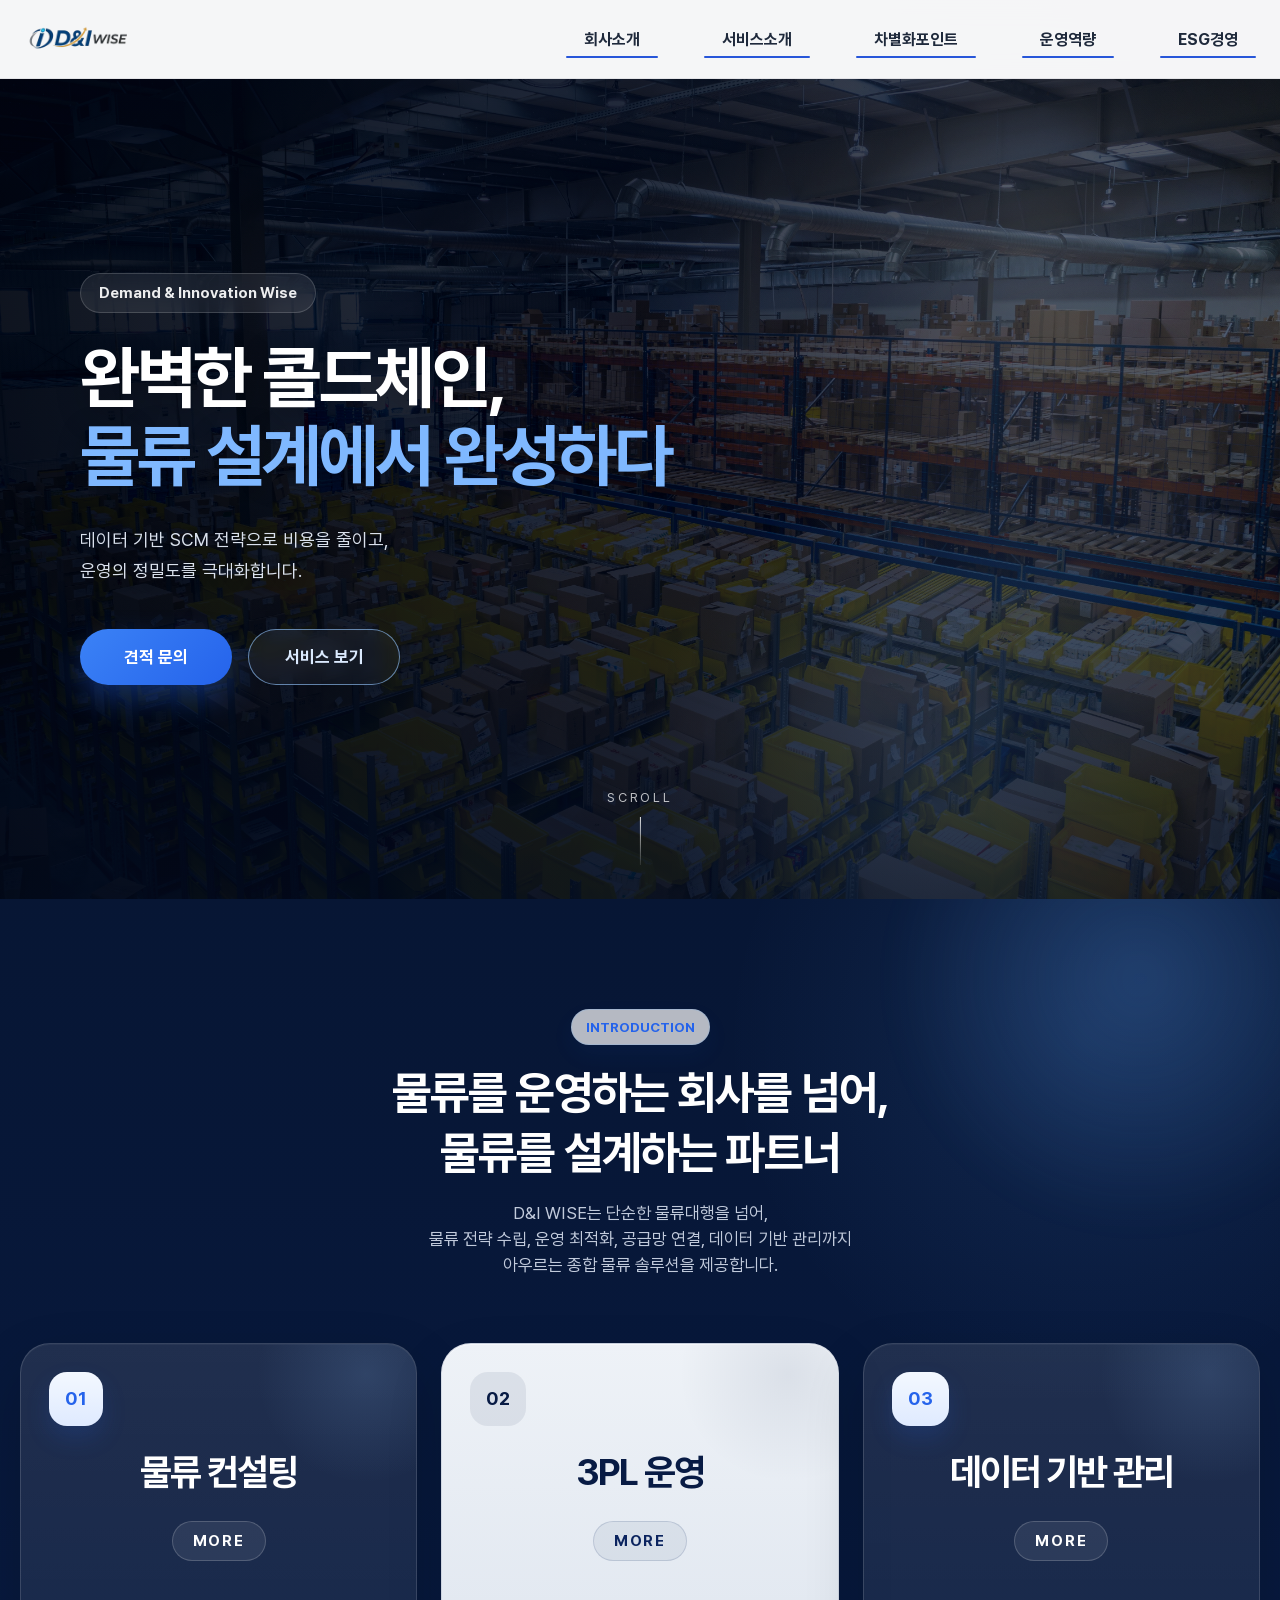
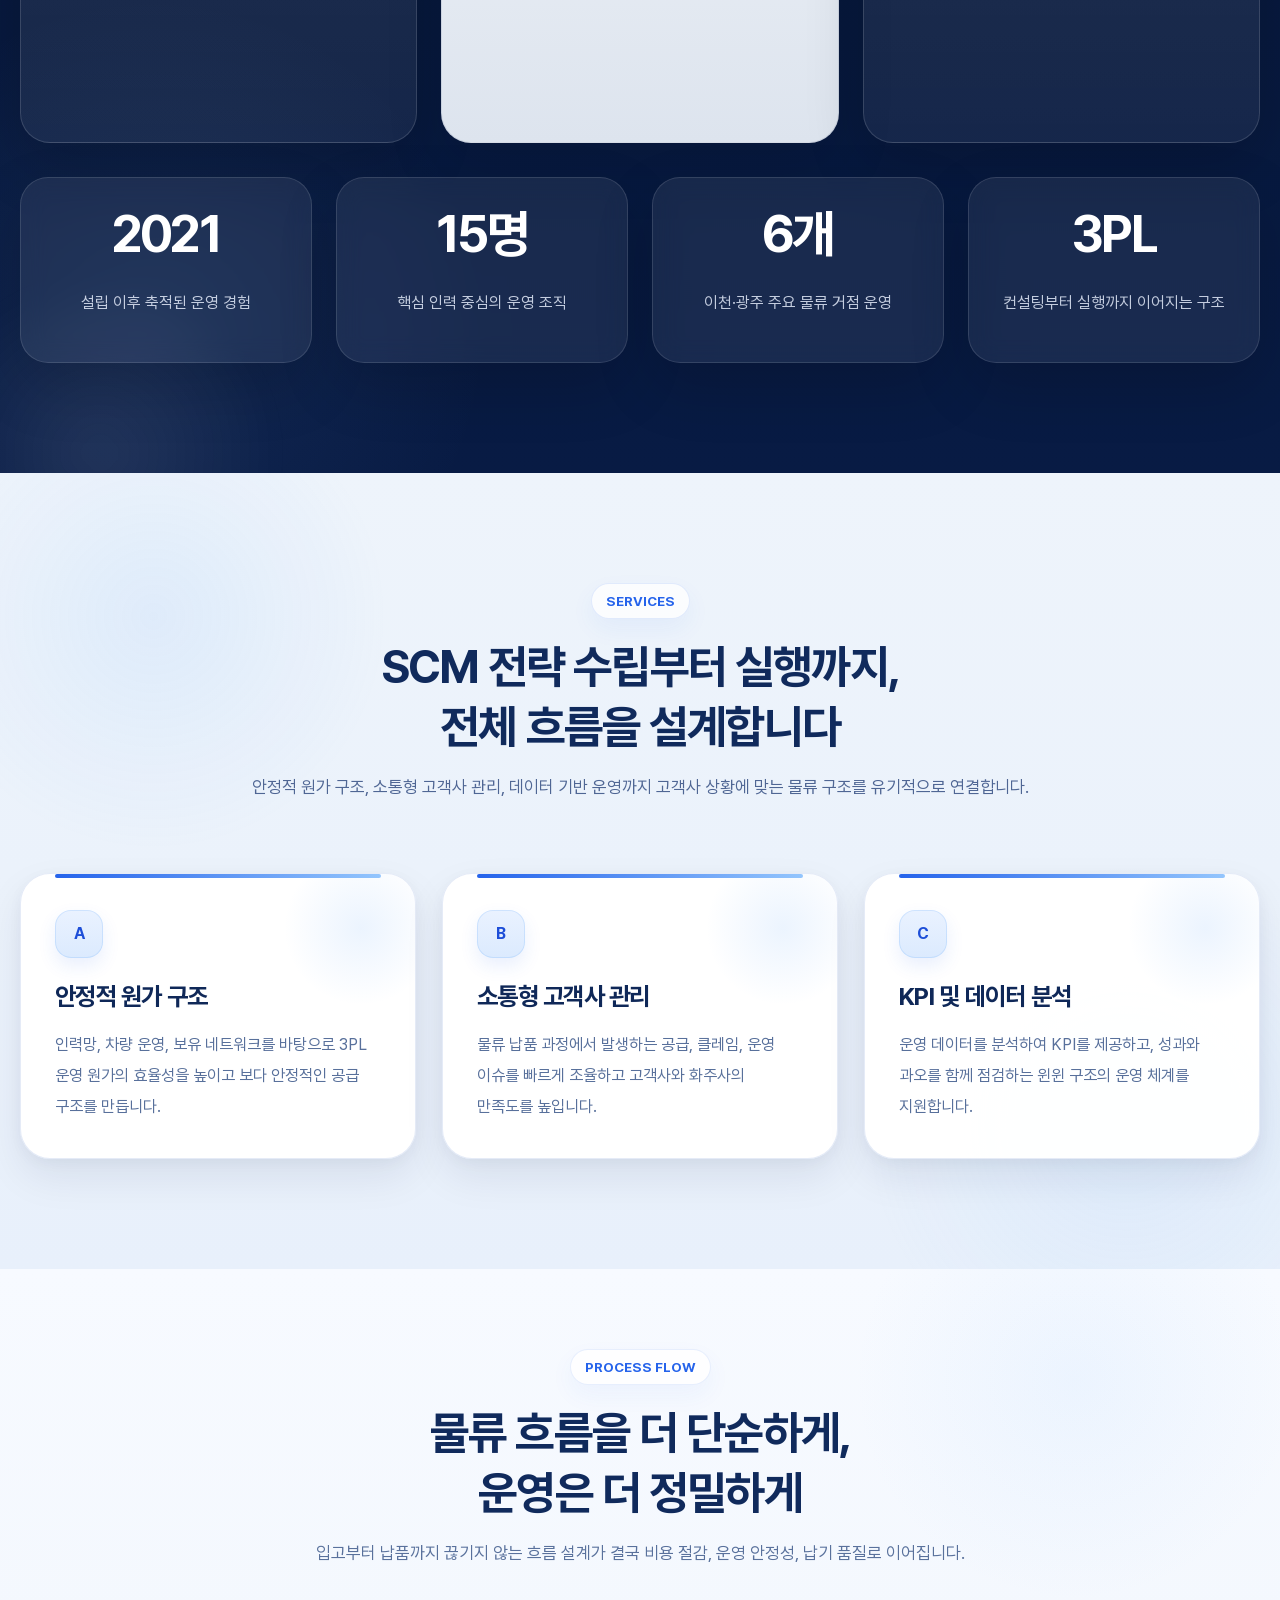
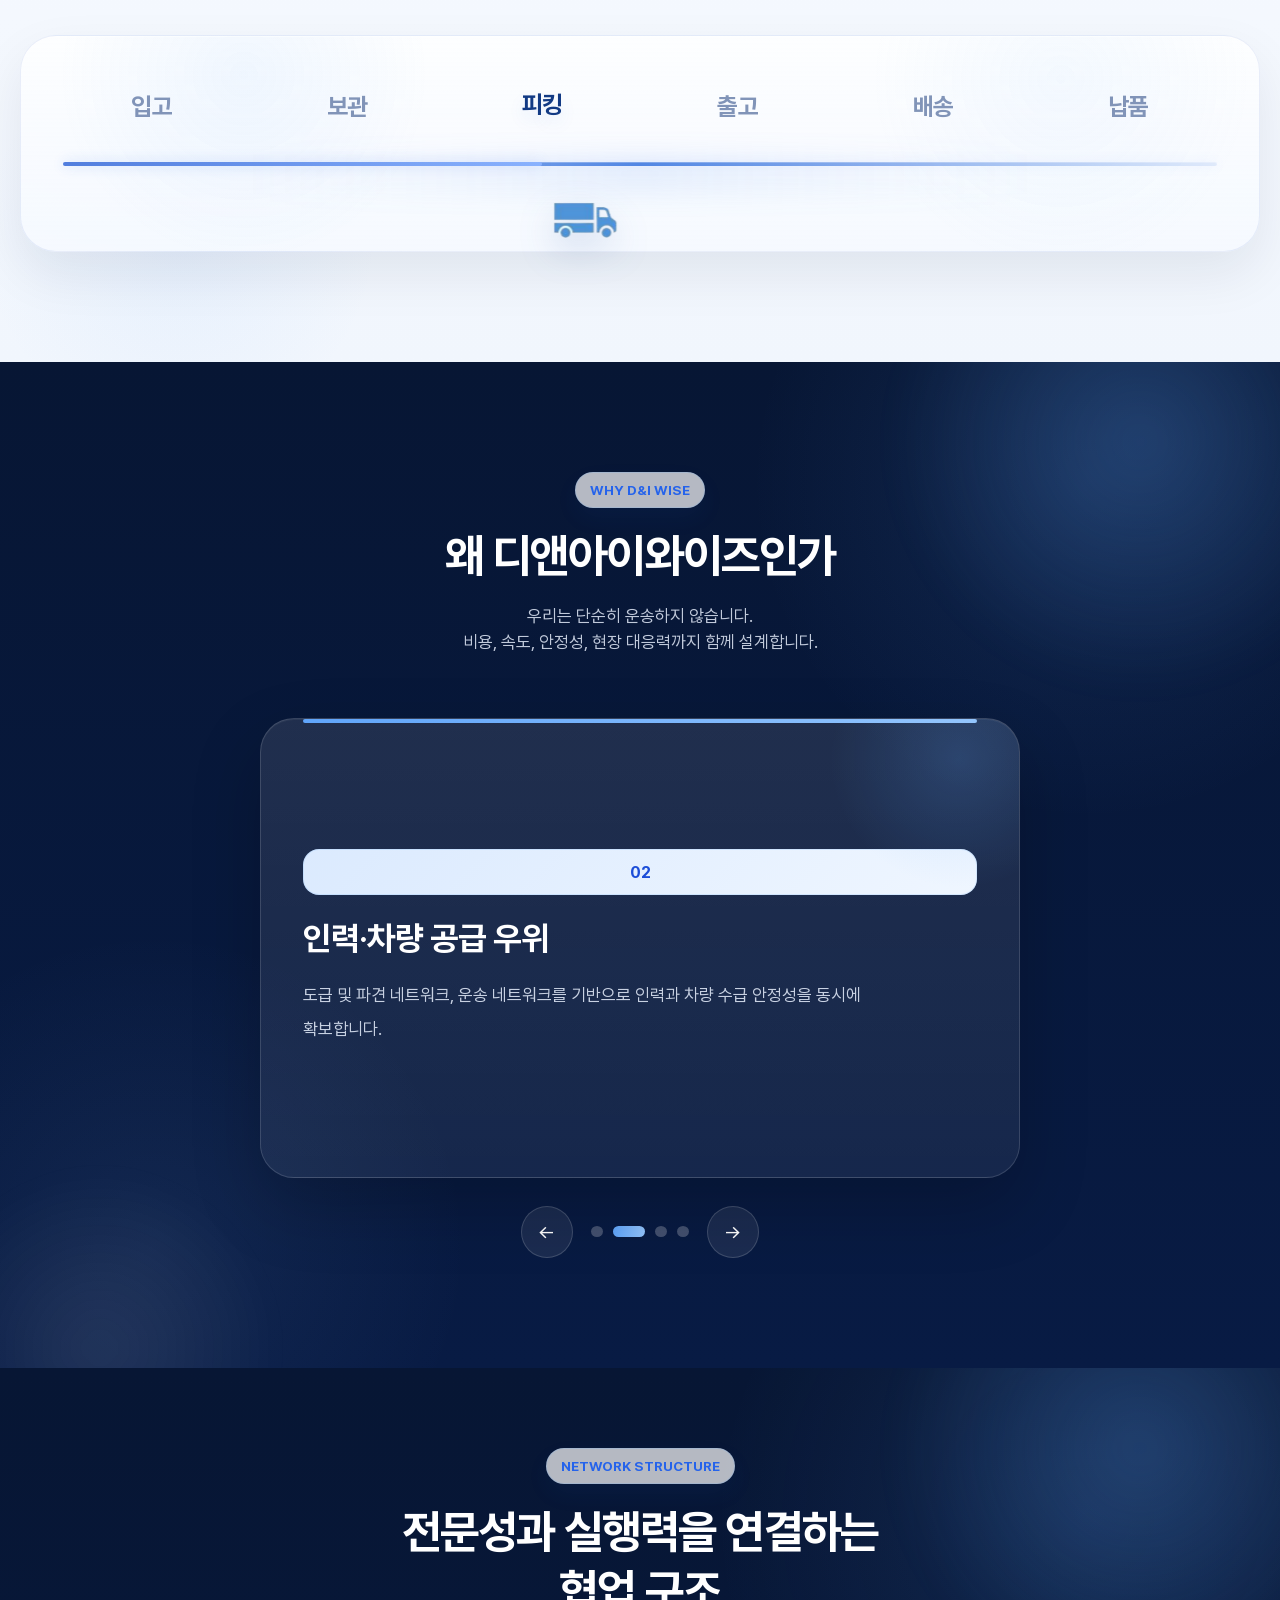
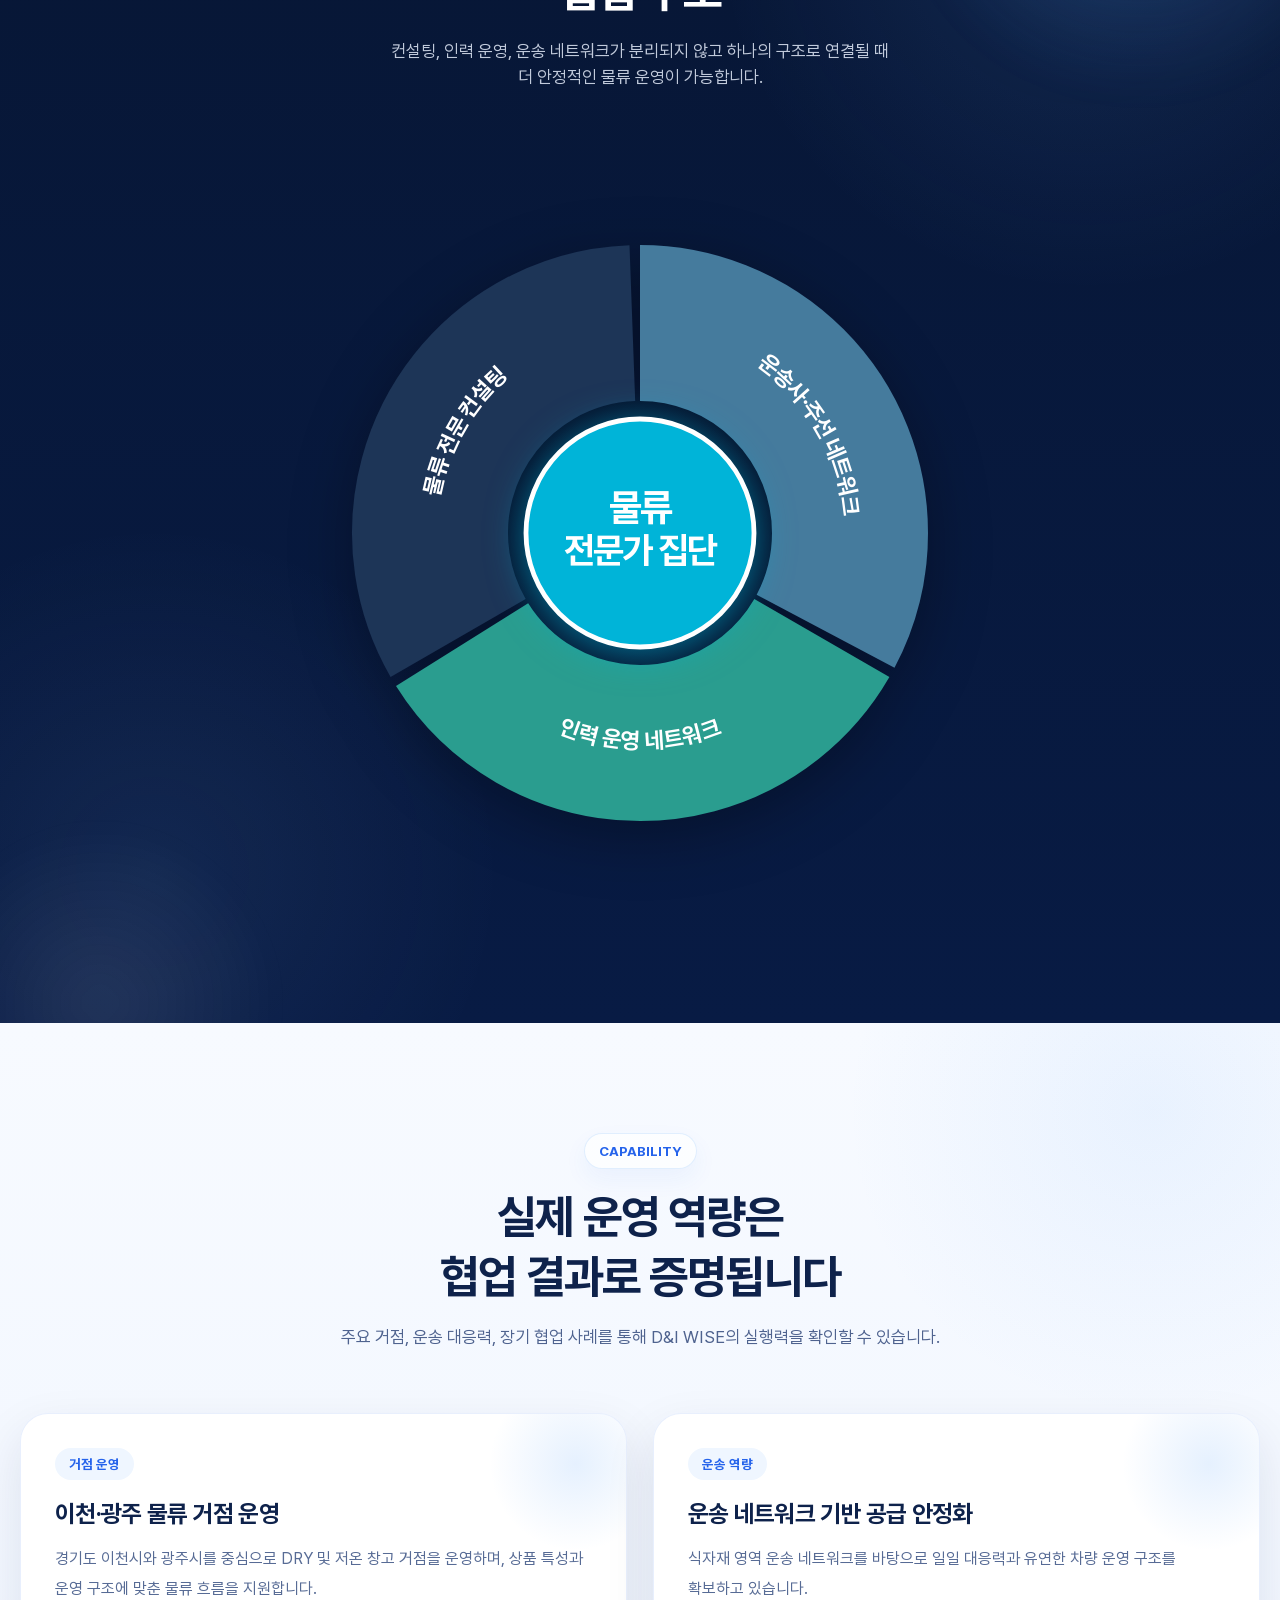
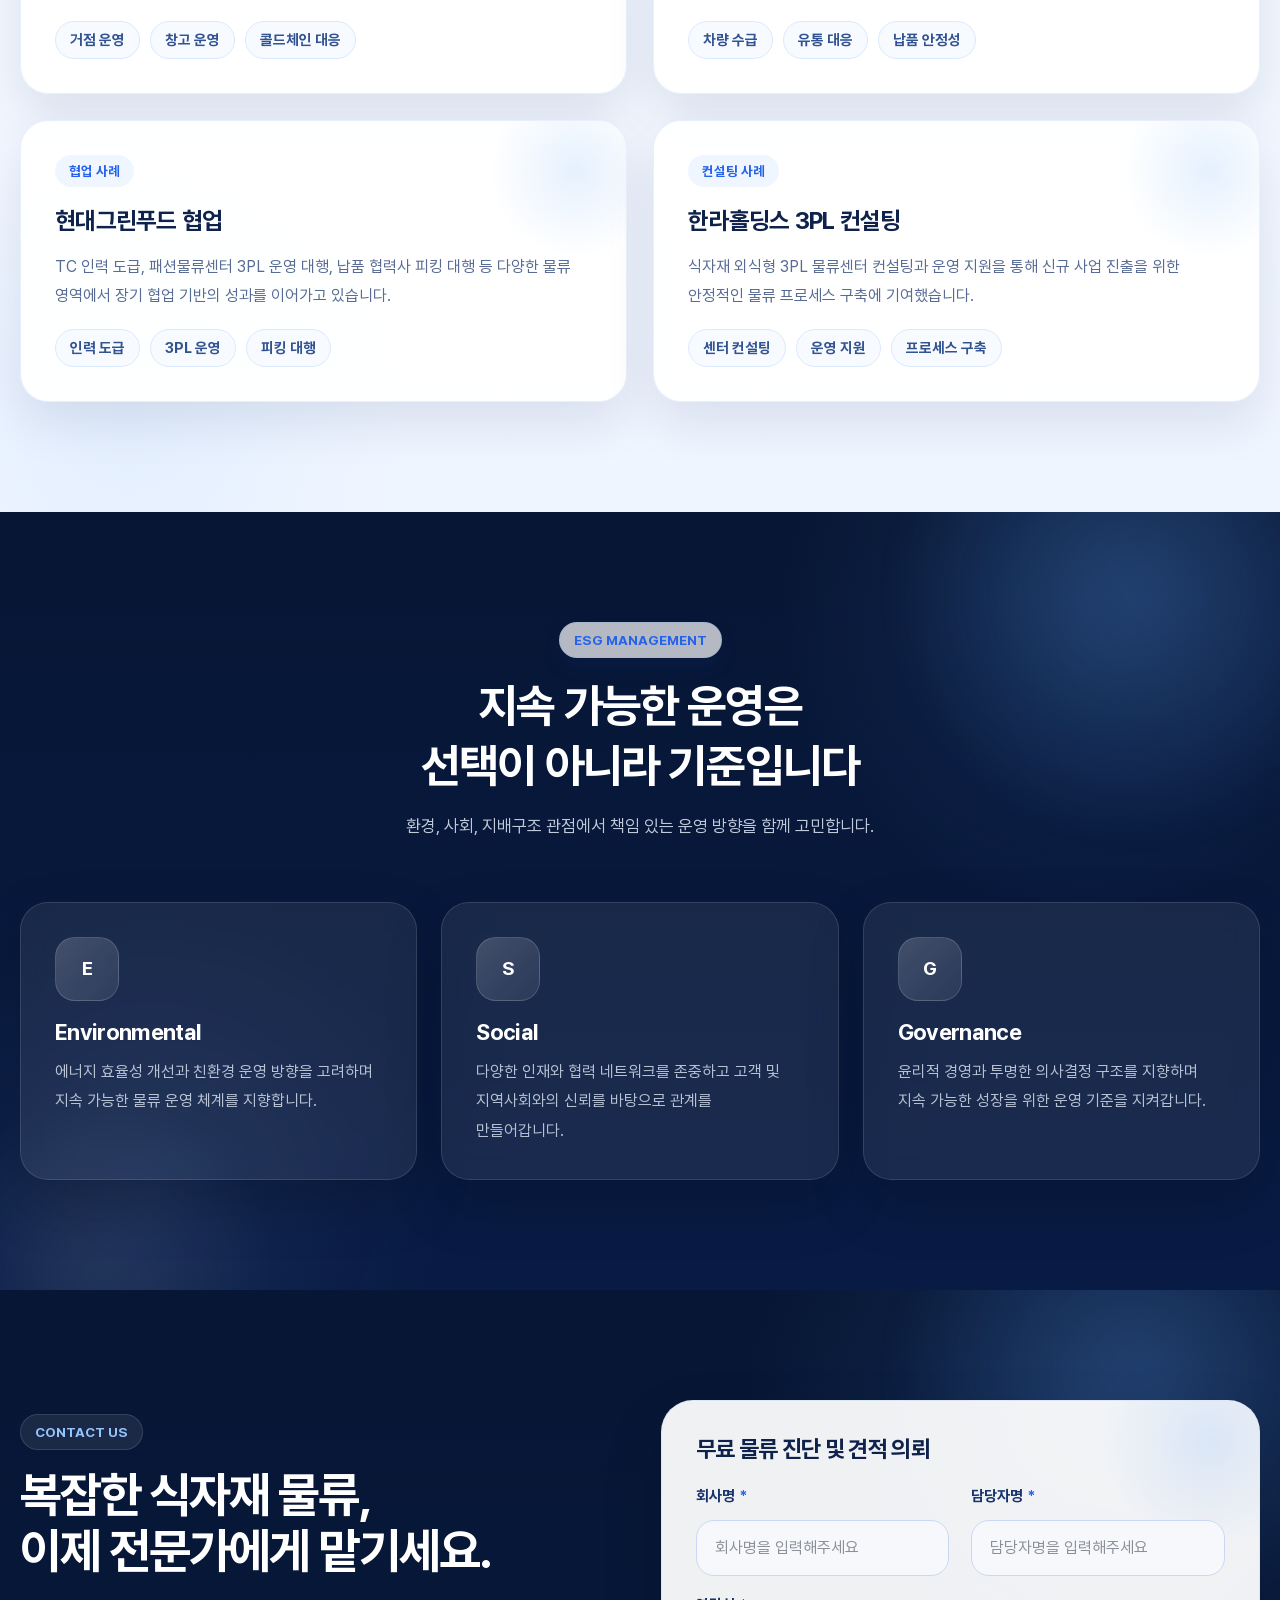
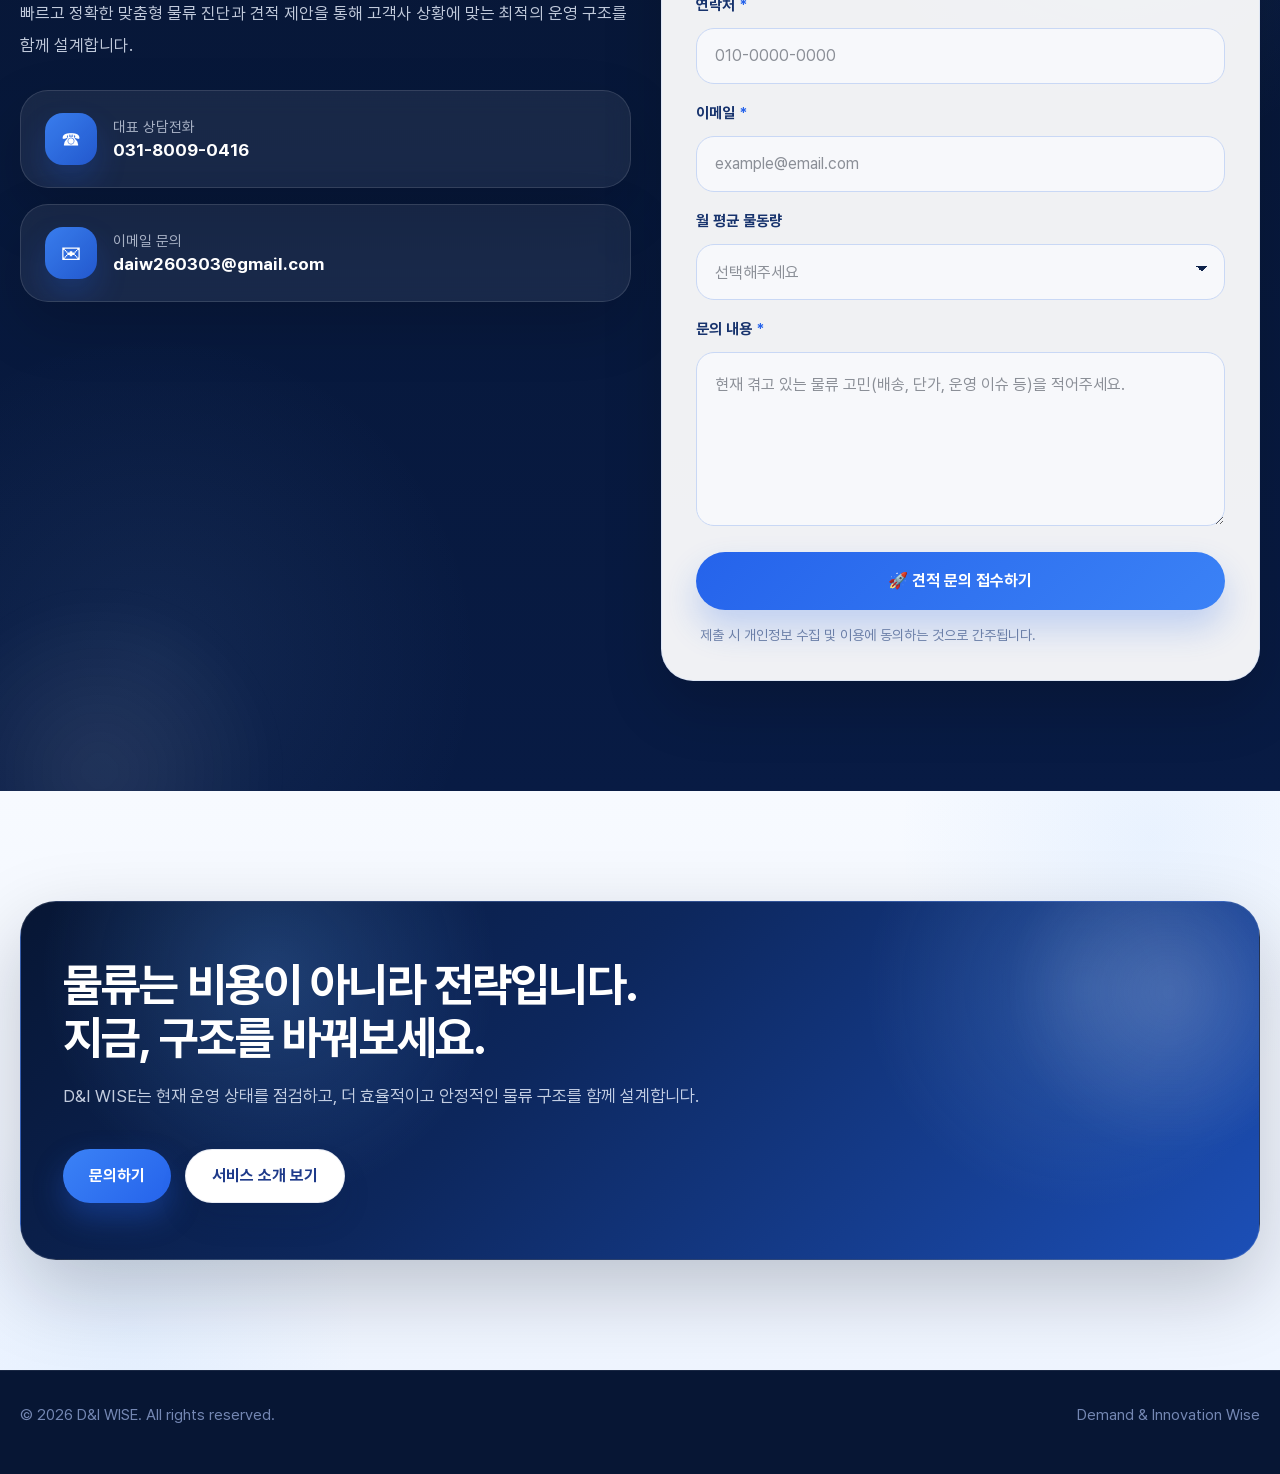
==== index.html @ 7d5a8515 "링 회전만 적용, 사이즈 확대" ====
<!DOCTYPE html>
<html lang="ko">
<head>
  <meta charset="UTF-8" />
  <meta name="viewport" content="width=device-width, initial-scale=1.0" />
  <title>D&I WISE | 완벽한 콜드체인, 물류 설계에서 완성하다</title>
  <link rel="stylesheet" href="assets/css/style.css" />
</head>

<body>
<!-- Header -->
<header class="header-shell">
  <div class="header-inner">
    <a href="index.html" class="header-logo">
      <img src="assets/logo.png" alt="D&I WISE 로고" />
    </a>

    <!-- Desktop Nav -->
    <nav class="nav-desktop">
      <a href="company.html" class="nav-link">회사소개</a>
      <a href="services.html" class="nav-link">서비스소개</a>
      <a href="differentiation.html" class="nav-link">차별화포인트</a>
      <a href="case-study.html" class="nav-link">운영역량</a>
      <a href="esg.html" class="nav-link">ESG경영</a>
    </nav>

    <!-- Mobile Toggle -->
    <button class="nav-toggle" type="button" aria-label="메뉴 열기">
      <span></span>
      <span></span>
      <span></span>
    </button>
  </div>

  <!-- Mega Menu -->
  <div class="mega-menu">
    <div class="mega-menu-inner">
      <div class="mega-menu-grid">
        <!-- 회사소개 -->
        <div class="mega-menu-group">
          <a href="company.html" class="mega-menu-title">회사소개</a>
          <a href="company.html#overview" class="mega-sub-link">회사 개요</a>
          <a href="company.html#vision" class="mega-sub-link">비전</a>
          <a href="company.html#value" class="mega-sub-link">핵심 가치</a>
        </div>

        <!-- 서비스소개 -->
        <div class="mega-menu-group">
          <a href="services.html" class="mega-menu-title">서비스소개</a>
          <a href="services.html#consulting" class="mega-sub-link">물류 컨설팅</a>
          <a href="services.html#operation" class="mega-sub-link">3PL 운영</a>
          <a href="services.html#data" class="mega-sub-link">데이터 기반 관리</a>
        </div>

        <!-- 차별화포인트 -->
        <div class="mega-menu-group">
          <a href="differentiation.html" class="mega-menu-title">차별화포인트</a>
          <a href="differentiation.html#strength" class="mega-sub-link">핵심 강점</a>
          <a href="differentiation.html#network" class="mega-sub-link">협업 구조</a>
        </div>

        <!-- 운영역량 -->
        <div class="mega-menu-group">
          <a href="case-study.html" class="mega-menu-title">운영역량</a>
          <a href="case-study.html#capability" class="mega-sub-link">운영 능력</a>
          <a href="case-study.html#case" class="mega-sub-link">협업 사례</a>
        </div>

        <!-- ESG경영 -->
        <div class="mega-menu-group">
          <a href="esg.html" class="mega-menu-title">ESG경영</a>
          <a href="esg.html#environment" class="mega-sub-link">Environment</a>
          <a href="esg.html#social" class="mega-sub-link">Social</a>
          <a href="esg.html#governance" class="mega-sub-link">Governance</a>
        </div>
      </div>
    </div>
  </div>

  <!-- Mobile Menu -->
  <div class="mobile-menu">
    <div class="mobile-menu-inner">
      <div class="mobile-menu-group">
        <a href="company.html" class="mobile-main-link">회사소개</a>
        <div class="mobile-sub-links">
          <a href="company.html#overview">회사 개요</a>
          <a href="company.html#vision">비전</a>
          <a href="company.html#value">핵심 가치</a>
        </div>
      </div>

      <div class="mobile-menu-group">
        <a href="services.html" class="mobile-main-link">서비스소개</a>
        <div class="mobile-sub-links">
          <a href="services.html#consulting">물류 컨설팅</a>
          <a href="services.html#operation">3PL 운영</a>
          <a href="services.html#data">데이터 기반 관리</a>
        </div>
      </div>

      <div class="mobile-menu-group">
        <a href="differentiation.html" class="mobile-main-link">차별화포인트</a>
        <div class="mobile-sub-links">
          <a href="differentiation.html#strength">핵심 강점</a>
          <a href="differentiation.html#network">협업 구조</a>
        </div>
      </div>

      <div class="mobile-menu-group">
        <a href="case-study.html" class="mobile-main-link">운영역량</a>
        <div class="mobile-sub-links">
          <a href="case-study.html#capability">운영 능력</a>
          <a href="case-study.html#case">협업 사례</a>
        </div>
      </div>

      <div class="mobile-menu-group">
        <a href="esg.html" class="mobile-main-link">ESG경영</a>
        <div class="mobile-sub-links">
          <a href="esg.html#environment">Environment</a>
          <a href="esg.html#social">Social</a>
          <a href="esg.html#governance">Governance</a>
        </div>
      </div>
    </div>
  </div>
</header>

  <main>
    <!-- HERO -->
    <section id="hero" class="hero hero-photo">
      <div class="hero-photo-bg"></div>
      <div class="hero-photo-overlay"></div>

      <div class="hero-inner">
        <div class="hero-text">
          <span class="hero-eyebrow">Demand &amp; Innovation Wise</span>

          <h1>
            완벽한 콜드체인,<br>
            <span class="hero-line-fixed">물류 설계에서 완성하다</span>
          </h1>

          <p>
            데이터 기반 SCM 전략으로 비용을 줄이고,<br>
            운영의 정밀도를 극대화합니다.
          </p>

          <div class="hero-buttons">
            <a href="#contact-estimate" class="btn-primary">견적 문의</a>
            <a href="#service" class="btn-outline">서비스 보기</a>
          </div>
        </div>
      </div>

      <div class="scroll-indicator">
        <span>Scroll</span>
        <div class="scroll-line"></div>
      </div>
    </section>

    <!-- Intro -->
    <section class="section section-dark">
      <div class="container-wide">
        <div class="section-heading fade-up">
          <span class="section-kicker">INTRODUCTION</span>
          <h2 class="section-title text-white">
            물류를 운영하는 회사를 넘어,<br>
            물류를 설계하는 파트너
          </h2>
          <p class="section-desc text-blue-soft">
            D&amp;I WISE는 단순한 물류대행을 넘어,<br>
            물류 전략 수립, 운영 최적화, 공급망 연결, 데이터 기반 관리까지<br>
            아우르는 종합 물류 솔루션을 제공합니다.
          </p>
        </div>

        <div class="intro-service-cards fade-up">
          <!-- 01 -->
          <div class="intro-service-card is-dark">
            <div class="intro-service-card-top">
              <span class="intro-service-badge">01</span>
            </div>

            <div class="intro-service-card-main">
              <h3 class="intro-service-card-title">물류 컨설팅</h3>

              <button
                class="intro-service-more"
                type="button"
                aria-label="물류 컨설팅 상세 보기"
              >
                MORE
              </button>
            </div>

            <div class="intro-service-overlay">
              <div class="intro-service-card-panel">
                <p class="intro-service-card-text">
                  SCM 전략 수립부터 운영 구조 진단, 원가 안정화 방향까지
                  실행 가능한 물류 솔루션을 제안합니다.
                </p>
              </div>
            </div>
          </div>

          <!-- 02 -->
          <div class="intro-service-card is-light">
            <div class="intro-service-card-top">
              <span class="intro-service-badge">02</span>
            </div>

            <div class="intro-service-card-main">
              <h3 class="intro-service-card-title">3PL 운영</h3>

              <button
                class="intro-service-more"
                type="button"
                aria-label="3PL 운영 상세 보기"
              >
                MORE
              </button>
            </div>

            <div class="intro-service-overlay">
              <div class="intro-service-card-panel">
                <p class="intro-service-card-text">
                  창고, 피킹, 출고, 배송, 납품까지 이어지는
                  전 과정의 운영 체계를 설계하고 안정적으로 실행합니다.
                </p>
              </div>
            </div>
          </div>

          <!-- 03 -->
          <div class="intro-service-card is-dark">
            <div class="intro-service-card-top">
              <span class="intro-service-badge">03</span>
            </div>

            <div class="intro-service-card-main">
              <h3 class="intro-service-card-title">데이터 기반 관리</h3>

              <button
                class="intro-service-more"
                type="button"
                aria-label="데이터 기반 관리 상세 보기"
              >
                MORE
              </button>
            </div>

            <div class="intro-service-overlay">
              <div class="intro-service-card-panel">
                <p class="intro-service-card-text">
                  실시간 운영 데이터와 KPI를 기반으로
                  성과와 개선 포인트를 함께 점검하는 체계를 만듭니다.
                </p>
              </div>
            </div>
          </div>
        </div>

        <div class="stats-wrap fade-up">
          <div class="stat-card">
            <span class="stat-num">2021</span>
            <p class="stat-label">설립 이후 축적된 운영 경험</p>
          </div>
          <div class="stat-card">
            <span class="stat-num">15명</span>
            <p class="stat-label">핵심 인력 중심의 운영 조직</p>
          </div>
          <div class="stat-card">
            <span class="stat-num">6개</span>
            <p class="stat-label">이천·광주 주요 물류 거점 운영</p>
          </div>
          <div class="stat-card">
            <span class="stat-num">3PL</span>
            <p class="stat-label">컨설팅부터 실행까지 이어지는 구조</p>
          </div>
        </div>
      </div>
    </section>

    <!-- Service Summary -->
    <section id="service" class="section section-light">
      <div class="container-wide">
        <div class="section-heading fade-up">
          <span class="section-kicker">SERVICES</span>
          <h2 class="section-title">
            SCM 전략 수립부터 실행까지,<br>
            전체 흐름을 설계합니다
          </h2>
          <p class="section-desc">
            안정적 원가 구조, 소통형 고객사 관리, 데이터 기반 운영까지
            고객사 상황에 맞는 물류 구조를 유기적으로 연결합니다.
          </p>
        </div>

        <div class="grid-3">
          <div class="info-card fade-up">
            <div class="card-badge">A</div>
            <h3 class="card-title">안정적 원가 구조</h3>
            <p class="card-text">
              인력망, 차량 운영, 보유 네트워크를 바탕으로
              3PL 운영 원가의 효율성을 높이고
              보다 안정적인 공급 구조를 만듭니다.
            </p>
          </div>

          <div class="info-card fade-up">
            <div class="card-badge">B</div>
            <h3 class="card-title">소통형 고객사 관리</h3>
            <p class="card-text">
              물류 납품 과정에서 발생하는 공급, 클레임, 운영 이슈를
              빠르게 조율하고 고객사와 화주사의 만족도를 높입니다.
            </p>
          </div>

          <div class="info-card fade-up">
            <div class="card-badge">C</div>
            <h3 class="card-title">KPI 및 데이터 분석</h3>
            <p class="card-text">
              운영 데이터를 분석하여 KPI를 제공하고,
              성과와 과오를 함께 점검하는 윈윈 구조의 운영 체계를 지원합니다.
            </p>
          </div>
        </div>
      </div>
    </section>

<!-- Process -->
<section id="process" class="section section-light process-section">
  <div class="container-wide">
    <div class="section-heading fade-up">
      <span class="section-kicker">PROCESS FLOW</span>
      <h2 class="section-title">
        물류 흐름을 더 단순하게,<br>
        운영은 더 정밀하게
      </h2>
      <p class="section-desc">
        입고부터 납품까지 끊기지 않는 흐름 설계가
        결국 비용 절감, 운영 안정성, 납기 품질로 이어집니다.
      </p>
    </div>

    <div class="flow-wrap flow-animated fade-up" id="flowAnimatedWrap">
      <div class="flow-track-glow"></div>
      <div class="flow-track-line"></div>

      <div class="flow-status-row" id="flowStatusRow">
        <div class="flow-status-item active" data-step="0">입고</div>
        <div class="flow-status-item" data-step="1">보관</div>
        <div class="flow-status-item" data-step="2">피킹</div>
        <div class="flow-status-item" data-step="3">출고</div>
        <div class="flow-status-item" data-step="4">배송</div>
        <div class="flow-status-item" data-step="5">납품</div>
      </div>

      <div class="flow-progress" id="flowProgress"></div>

      <div class="flow-truck" id="flowTruck" aria-hidden="true">
        <img src="assets/flow_truck.png" alt="물류 트럭 아이콘" />
      </div>
    </div>
  </div>
</section>

    <!-- Differentiation -->
<section id="why-dni" class="section section-dark why-section">
  <div class="container-wide">
    <div class="section-heading fade-up">
      <span class="section-kicker">WHY D&amp;I WISE</span>
      <h2 class="section-title text-white">
        왜 디앤아이와이즈인가
      </h2>
      <p class="section-desc text-blue-soft">
        우리는 단순히 운송하지 않습니다.<br>
        비용, 속도, 안정성, 현장 대응력까지 함께 설계합니다.
      </p>
    </div>

    <div class="why-slider fade-up">
      <div class="why-slider-track">
        <article class="why-slide is-active">
          <div class="why-card">
            <div class="card-badge">01</div>
            <h3 class="dark-title">식자재·식품 특화 운영력</h3>
            <p class="dark-text">
              식자재 및 식품 물류 운영에 대한 높은 이해도를 바탕으로
              현장에 맞는 실질적인 운영 방안을 제공합니다.
            </p>
          </div>
        </article>

        <article class="why-slide">
          <div class="why-card">
            <div class="card-badge">02</div>
            <h3 class="dark-title">인력·차량 공급 우위</h3>
            <p class="dark-text">
              도급 및 파견 네트워크, 운송 네트워크를 기반으로
              인력과 차량 수급 안정성을 동시에 확보합니다.
            </p>
          </div>
        </article>

        <article class="why-slide">
          <div class="why-card">
            <div class="card-badge">03</div>
            <h3 class="dark-title">대기업 관리자 출신 소통 역량</h3>
            <p class="dark-text">
              고객사와 현장 모두를 이해하는 운영 경험을 바탕으로
              납품, 공급, 클레임 이슈를 빠르게 조율합니다.
            </p>
          </div>
        </article>

        <article class="why-slide">
          <div class="why-card">
            <div class="card-badge">04</div>
            <h3 class="dark-title">통합 물류관리 솔루션</h3>
            <p class="dark-text">
              물류 공급 채널과 운영 시스템을 함께 이해하고,
              더 안정적이고 일원화된 물류 구조를 구축합니다.
            </p>
          </div>
        </article>
      </div>

      <div class="why-slider-controls">
        <button type="button" class="why-nav why-prev" aria-label="이전 카드">←</button>
        <div class="why-dots">
          <button type="button" class="why-dot is-active" aria-label="1번 카드 보기"></button>
          <button type="button" class="why-dot" aria-label="2번 카드 보기"></button>
          <button type="button" class="why-dot" aria-label="3번 카드 보기"></button>
          <button type="button" class="why-dot" aria-label="4번 카드 보기"></button>
        </div>
        <button type="button" class="why-nav why-next" aria-label="다음 카드">→</button>
      </div>
    </div>
  </div>
</section>

<!-- Network -->
<section class="section section-dark network-structure-section" style="padding-top: 80px;">
  <div class="container-wide">
    
    <div class="section-heading fade-up">
      <span class="section-kicker">NETWORK STRUCTURE</span>
      <h2 class="section-title text-white">
        전문성과 실행력을 연결하는<br>
        협업 구조
      </h2>
      <p class="section-desc text-blue-soft">
        컨설팅, 인력 운영, 운송 네트워크가 분리되지 않고 하나의 구조로 연결될 때<br>
        더 안정적인 물류 운영이 가능합니다.
      </p>
    </div>

    <div class="network-diagram-wrap fade-up">
      <svg class="network-ring-svg" viewBox="0 0 600 600" aria-label="협업 구조 도식" role="img">
        
        <!-- 아주 천천히 회전하는 바깥 링 그룹 -->
        <g class="ring-container">
          
          <!-- 좌측 링 (물류 전문 컨설팅) -->
          <g class="ring-segment">
            <circle cx="300" cy="300" r="175" fill="none" class="ring-part part-left" stroke-width="130" stroke-dasharray="360 740" transform="rotate(150 300 300)" />
            <path id="path-left" d="M 148.5 387.5 A 175 175 0 0 1 300 125" fill="none" stroke="none" />
            <text class="ring-text"><textPath href="#path-left" startOffset="50%" text-anchor="middle">물류 전문 컨설팅</textPath></text>
          </g>

          <!-- 하단 링 (인력 운영 네트워크) -->
          <g class="ring-segment">
            <circle cx="300" cy="300" r="175" fill="none" class="ring-part part-bottom" stroke-width="130" stroke-dasharray="360 740" transform="rotate(30 300 300)" />
            <path id="path-bottom" d="M 148.5 387.5 A 175 175 0 0 0 451.5 387.5" fill="none" stroke="none" />
            <text class="ring-text"><textPath href="#path-bottom" startOffset="50%" text-anchor="middle">인력 운영 네트워크</textPath></text>
          </g>

          <!-- 우측 링 (운송사·주선 네트워크) -->
          <g class="ring-segment">
            <circle cx="300" cy="300" r="175" fill="none" class="ring-part part-right" stroke-width="130" stroke-dasharray="360 740" transform="rotate(270 300 300)" />
            <path id="path-right" d="M 300 125 A 175 175 0 0 1 451.5 387.5" fill="none" stroke="none" />
            <text class="ring-text"><textPath href="#path-right" startOffset="50%" text-anchor="middle">운송사·주선 네트워크</textPath></text>
          </g>

        </g>

        <!-- 중앙 원 (고정) -->
        <circle cx="300" cy="300" r="95" class="network-center-circle" />
        <text x="300" y="290" class="center-text center-title">물류</text>
        <text x="300" y="325" class="center-text center-subtitle">전문가 집단</text>

      </svg>
    </div>

  </div>
</section>

    <!-- Capability -->
    <section class="section section-light">
      <div class="container-wide">
        <div class="section-heading fade-up">
          <span class="section-kicker">CAPABILITY</span>
          <h2 class="section-title">
            실제 운영 역량은<br>
            협업 결과로 증명됩니다
          </h2>
          <p class="section-desc">
            주요 거점, 운송 대응력, 장기 협업 사례를 통해
            D&amp;I WISE의 실행력을 확인할 수 있습니다.
          </p>
        </div>

        <div class="case-grid">
          <div class="case-card fade-up">
            <div class="case-chip">거점 운영</div>
            <h3 class="case-title">이천·광주 물류 거점 운영</h3>
            <p class="case-text">
              경기도 이천시와 광주시를 중심으로
              DRY 및 저온 창고 거점을 운영하며,
              상품 특성과 운영 구조에 맞춘 물류 흐름을 지원합니다.
            </p>
            <div class="case-list">
              <span>거점 운영</span>
              <span>창고 운영</span>
              <span>콜드체인 대응</span>
            </div>
          </div>

          <div class="case-card fade-up">
            <div class="case-chip">운송 역량</div>
            <h3 class="case-title">운송 네트워크 기반 공급 안정화</h3>
            <p class="case-text">
              식자재 영역 운송 네트워크를 바탕으로
              일일 대응력과 유연한 차량 운영 구조를 확보하고 있습니다.
            </p>
            <div class="case-list">
              <span>차량 수급</span>
              <span>유통 대응</span>
              <span>납품 안정성</span>
            </div>
          </div>

          <div class="case-card fade-up">
            <div class="case-chip">협업 사례</div>
            <h3 class="case-title">현대그린푸드 협업</h3>
            <p class="case-text">
              TC 인력 도급, 패션물류센터 3PL 운영 대행,
              납품 협력사 피킹 대행 등 다양한 물류 영역에서
              장기 협업 기반의 성과를 이어가고 있습니다.
            </p>
            <div class="case-list">
              <span>인력 도급</span>
              <span>3PL 운영</span>
              <span>피킹 대행</span>
            </div>
          </div>

          <div class="case-card fade-up">
            <div class="case-chip">컨설팅 사례</div>
            <h3 class="case-title">한라홀딩스 3PL 컨설팅</h3>
            <p class="case-text">
              식자재 외식형 3PL 물류센터 컨설팅과 운영 지원을 통해
              신규 사업 진출을 위한 안정적인 물류 프로세스 구축에 기여했습니다.
            </p>
            <div class="case-list">
              <span>센터 컨설팅</span>
              <span>운영 지원</span>
              <span>프로세스 구축</span>
            </div>
          </div>
        </div>
      </div>
    </section>

    <!-- ESG -->
    <section class="section section-dark">
      <div class="container-wide">
        <div class="section-heading fade-up">
          <span class="section-kicker">ESG MANAGEMENT</span>
          <h2 class="section-title text-white">
            지속 가능한 운영은<br>
            선택이 아니라 기준입니다
          </h2>
          <p class="section-desc text-blue-soft">
            환경, 사회, 지배구조 관점에서 책임 있는 운영 방향을 함께 고민합니다.
          </p>
        </div>

        <div class="esg-grid">
          <div class="esg-card fade-up">
            <div class="esg-icon">E</div>
            <h3>Environmental</h3>
            <p>
              에너지 효율성 개선과 친환경 운영 방향을 고려하며
              지속 가능한 물류 운영 체계를 지향합니다.
            </p>
          </div>

          <div class="esg-card fade-up">
            <div class="esg-icon">S</div>
            <h3>Social</h3>
            <p>
              다양한 인재와 협력 네트워크를 존중하고
              고객 및 지역사회와의 신뢰를 바탕으로 관계를 만들어갑니다.
            </p>
          </div>

          <div class="esg-card fade-up">
            <div class="esg-icon">G</div>
            <h3>Governance</h3>
            <p>
              윤리적 경영과 투명한 의사결정 구조를 지향하며
              지속 가능한 성장을 위한 운영 기준을 지켜갑니다.
            </p>
          </div>
        </div>
      </div>
    </section>

    <!-- Contact Estimate -->
    <section id="contact-estimate" class="section section-dark contact-estimate-section">
      <div class="container-wide">
        <div class="contact-estimate-wrap fade-up">
          <div class="contact-estimate-left">
            <span class="section-kicker contact-kicker">CONTACT US</span>

            <h2 class="contact-estimate-title">
              복잡한 식자재 물류,<br>
              이제 전문가에게 맡기세요.
            </h2>

            <p class="contact-estimate-desc">
              빠르고 정확한 맞춤형 물류 진단과 견적 제안을 통해
              고객사 상황에 맞는 최적의 운영 구조를 함께 설계합니다.
            </p>

            <div class="contact-info-list">
              <div class="contact-info-card">
                <div class="contact-info-icon">☎</div>
                <div class="contact-info-text">
                  <span>대표 상담전화</span>
                  <strong>031-8009-0416</strong>
                </div>
              </div>

              <div class="contact-info-card">
                <div class="contact-info-icon">✉</div>
                <div class="contact-info-text">
                  <span>이메일 문의</span>
                  <strong>daiw260303@gmail.com</strong>
                </div>
              </div>
            </div>
          </div>

<div class="contact-estimate-form-card">
  <h3 class="contact-form-title">무료 물류 진단 및 견적 의뢰</h3>

  <form id="estimateForm" class="estimate-form">
    <div class="estimate-grid two-col">
      <div class="form-group">
        <label for="company">회사명 <em>*</em></label>
        <input
          type="text"
          id="company"
          name="company"
          placeholder="회사명을 입력해주세요"
          required
        />
      </div>

      <div class="form-group">
        <label for="manager">담당자명 <em>*</em></label>
        <input
          type="text"
          id="manager"
          name="manager"
          placeholder="담당자명을 입력해주세요"
          required
        />
      </div>
    </div>

    <div class="estimate-grid">
      <div class="form-group">
        <label for="phone">연락처 <em>*</em></label>
        <input
          type="tel"
          id="phone"
          name="phone"
          placeholder="010-0000-0000"
          required
        />
      </div>
    </div>

    <div class="estimate-grid">
      <div class="form-group">
        <label for="email">이메일 <em>*</em></label>
        <input
          type="email"
          id="email"
          name="email"
          placeholder="example@email.com"
          required
        />
      </div>
    </div>

    <div class="estimate-grid">
      <div class="form-group">
        <label for="monthlyVolume">월 평균 물동량</label>
        <select id="monthlyVolume" name="monthlyVolume">
          <option value="">선택해주세요</option>
          <option value="월 1,000건 미만">월 1,000건 미만</option>
          <option value="월 1,000~5,000건">월 1,000~5,000건</option>
          <option value="월 5,000~10,000건">월 5,000~10,000건</option>
          <option value="월 10,000건 이상">월 10,000건 이상</option>
          <option value="별도 협의 필요">별도 협의 필요</option>
        </select>
      </div>
    </div>

    <div class="estimate-grid">
      <div class="form-group">
        <label for="inquiry">문의 내용 <em>*</em></label>
        <textarea
          id="inquiry"
          name="inquiry"
          rows="5"
          placeholder="현재 겪고 있는 물류 고민(배송, 단가, 운영 이슈 등)을 적어주세요."
          required
        ></textarea>
      </div>
    </div>

    <button type="submit" class="estimate-submit-btn">🚀 견적 문의 접수하기</button>

    <p class="estimate-form-note">
      제출 시 개인정보 수집 및 이용에 동의하는 것으로 간주됩니다.
    </p>
  </form>
</div>
        </div>
      </div>
    </section>

    <!-- CTA -->
    <section class="section section-light">
      <div class="container-wide">
        <div class="cta-panel fade-up">
          <h2 class="cta-title">
            물류는 비용이 아니라 전략입니다.<br>
            지금, 구조를 바꿔보세요.
          </h2>
          <p class="cta-text">
            D&amp;I WISE는 현재 운영 상태를 점검하고,
            더 효율적이고 안정적인 물류 구조를 함께 설계합니다.
          </p>

          <div class="hero-buttons">
            <a href="#contact-estimate" class="btn-primary">문의하기</a>
            <a href="services.html" class="btn-light">서비스 소개 보기</a>
          </div>
        </div>
      </div>
    </section>
  </main>

  <!-- Footer -->
  <footer class="footer">
    <div class="footer-inner">
      <div>© 2026 D&amp;I WISE. All rights reserved.</div>
      <div>Demand &amp; Innovation Wise</div>
    </div>
  </footer>

  <script>
  document.addEventListener('DOMContentLoaded', function () {
    const header = document.getElementById('siteHeader');
    if (!header) return;

    header.addEventListener('mouseenter', function () {
      header.classList.add('is-open');
    });

    header.addEventListener('mouseleave', function () {
      header.classList.remove('is-open');
    });

    const menuLinks = header.querySelectorAll('.header-mega-menu a');
    menuLinks.forEach(function (link) {
      link.addEventListener('click', function () {
        header.classList.remove('is-open');
      });
    });
  });
</script>


  <script>
    const observer = new IntersectionObserver((entries) => {
      entries.forEach((entry) => {
        if (entry.isIntersecting) {
          entry.target.classList.add('show');
        }
      });
    }, { threshold: 0.14 });

    document.querySelectorAll('.fade-up').forEach((el) => {
      if (!el.classList.contains('show')) {
        observer.observe(el);
      }
    });
  </script>

  <script>
    document.addEventListener('DOMContentLoaded', function () {
      const cards = document.querySelectorAll('.intro-service-card');
      const moreButtons = document.querySelectorAll('.intro-service-more');

      if (!cards.length || !moreButtons.length) return;

      moreButtons.forEach((button) => {
        button.addEventListener('click', function (e) {
          e.preventDefault();
          e.stopPropagation();

          const currentCard = this.closest('.intro-service-card');
          if (!currentCard) return;

          const isOpen = currentCard.classList.contains('is-open');

          cards.forEach((card) => {
            card.classList.remove('is-open');
          });

          if (!isOpen) {
            currentCard.classList.add('is-open');
          }
        });
      });
    });
  </script>

<script>
  document.addEventListener('DOMContentLoaded', function () {
    const slider = document.querySelector('.why-slider');
    if (!slider) return;

    const slides = slider.querySelectorAll('.why-slide');
    const dots = slider.querySelectorAll('.why-dot');
    const prevBtn = slider.querySelector('.why-prev');
    const nextBtn = slider.querySelector('.why-next');

    let currentIndex = 0;
    let autoRotate = null;
    const ROTATE_DELAY = 2200; // 1.8초마다 전환

    function updateSlider(index) {
      slides.forEach((slide, i) => {
        slide.classList.toggle('is-active', i === index);
      });

      dots.forEach((dot, i) => {
        dot.classList.toggle('is-active', i === index);
      });

      currentIndex = index;
    }

    function showNext() {
      const nextIndex = (currentIndex + 1) % slides.length;
      updateSlider(nextIndex);
    }

    function showPrev() {
      const prevIndex = (currentIndex - 1 + slides.length) % slides.length;
      updateSlider(prevIndex);
    }

    function startAutoRotate() {
      stopAutoRotate();
      autoRotate = setInterval(() => {
        showNext();
      }, ROTATE_DELAY);
    }

    function stopAutoRotate() {
      if (autoRotate) {
        clearInterval(autoRotate);
        autoRotate = null;
      }
    }

    if (prevBtn) {
      prevBtn.addEventListener('click', function () {
        showPrev();
        startAutoRotate();
      });
    }

    if (nextBtn) {
      nextBtn.addEventListener('click', function () {
        showNext();
        startAutoRotate();
      });
    }

    dots.forEach((dot, index) => {
      dot.addEventListener('click', function () {
        updateSlider(index);
        startAutoRotate();
      });
    });

    slider.addEventListener('mouseenter', stopAutoRotate);
    slider.addEventListener('mouseleave', startAutoRotate);

    updateSlider(0);
    startAutoRotate();
  });
</script>

<script>
  const SCRIPT_URL = 'https://script.google.com/macros/s/AKfycbxudqAB4iVqUrorIrN0pp836pqBBBH-tHlnXVkGZP607jyRBqVD4RMZb4i3XyCjiMUQ/exec';

  const estimateForm = document.getElementById('estimateForm');

  if (estimateForm) {
    estimateForm.addEventListener('submit', async function (e) {
      e.preventDefault();

      const submitButton = estimateForm.querySelector('button[type="submit"]');
      const originalText = submitButton.textContent;

      const formData = {
        company: document.getElementById('company').value.trim(),
        manager: document.getElementById('manager').value.trim(),
        phone: document.getElementById('phone').value.trim(),
        email: document.getElementById('email').value.trim(),
        monthlyVolume: document.getElementById('monthlyVolume').value,
        inquiry: document.getElementById('inquiry').value.trim(),
        pageUrl: window.location.href
      };

      console.log('보내는 데이터:', formData);

      try {
        submitButton.disabled = true;
        submitButton.textContent = '접수 중입니다...';

        const response = await fetch(SCRIPT_URL, {
          method: 'POST',
          headers: {
            'Content-Type': 'text/plain;charset=utf-8'
          },
          body: JSON.stringify(formData)
        });

        const result = await response.json();
        console.log('응답:', result);

        if (result.result === 'success') {
          alert('문의가 정상 접수되었습니다. 빠르게 확인 후 연락드리겠습니다.');
          estimateForm.reset();
        } else {
          alert('접수 중 오류가 발생했습니다: ' + result.message);
        }
      } catch (error) {
        console.error(error);
        alert('네트워크 오류가 발생했습니다. 잠시 후 다시 시도해주세요.');
      } finally {
        submitButton.disabled = false;
        submitButton.textContent = originalText;
      }
    });
  }
</script>

<script>
  const headerShell = document.querySelector('.header-shell');
  const navToggle = document.querySelector('.nav-toggle');
  const mobileMenuLinks = document.querySelectorAll('.mobile-menu a');

  if (navToggle && headerShell) {
    navToggle.addEventListener('click', () => {
      headerShell.classList.toggle('mobile-open');
    });
  }

  mobileMenuLinks.forEach(link => {
    link.addEventListener('click', () => {
      headerShell.classList.remove('mobile-open');
    });
  });
</script>

<script>
  (function () {
    const truck = document.getElementById("flowTruck");
    const progress = document.getElementById("flowProgress");
    const statusItems = Array.from(document.querySelectorAll(".flow-status-item"));
    const flowWrap = document.getElementById("flowAnimatedWrap");
    const trackLine = document.querySelector(".flow-track-line");

    if (!truck || !progress || !statusItems.length || !flowWrap || !trackLine) return;

    const STEP_DURATION = 1400;
    const HIDE_DURATION = 260;
    const RESTART_DELAY = 420;
    const START_OFFSET = 18; // 직선 시작점에서 살짝 안쪽

    let currentStep = 0;
    let loopTimer = null;
    let resizeTimer = null;
    let isRunning = false;

    function clearLoopTimer() {
      if (loopTimer) {
        clearTimeout(loopTimer);
        loopTimer = null;
      }
    }

    function getWrapRect() {
      return flowWrap.getBoundingClientRect();
    }

    function getTruckWidth() {
      return truck.offsetWidth;
    }

    function getTrackStartX() {
      const wrapRect = getWrapRect();
      const lineRect = trackLine.getBoundingClientRect();
      return lineRect.left - wrapRect.left - (getTruckWidth() / 2) - 6;
    }

    function getStepCenterX(index) {
      const wrapRect = getWrapRect();
      const stepRect = statusItems[index].getBoundingClientRect();
      return stepRect.left - wrapRect.left + (stepRect.width / 2) - (getTruckWidth() / 2);
    }

    function getProgressWidth(index) {
      const wrapRect = getWrapRect();
      const stepRect = statusItems[index].getBoundingClientRect();
      const lineRect = trackLine.getBoundingClientRect();
      const lineStart = lineRect.left - wrapRect.left;

      return stepRect.left - wrapRect.left + (stepRect.width / 2) - lineStart;
    }

    function setActiveStep(index) {
      statusItems.forEach((item, i) => {
        item.classList.toggle("active", i === index);
      });
    }

    function setTruckX(x) {
      truck.style.transform = `translateX(${x}px)`;
    }

    function moveTruckToStep(index) {
      const x = getStepCenterX(index);
      const progressWidth = getProgressWidth(index);

      truck.classList.remove("is-hidden");
      setTruckX(x);
      progress.style.width = `${Math.max(progressWidth, 0)}px`;
      setActiveStep(index);
    }

    function resetTruckToLineStartHidden() {
      truck.classList.add("is-hidden");
      setTruckX(getTrackStartX());
      progress.style.width = "0px";
      statusItems.forEach((item) => item.classList.remove("active"));
    }

    function showTruckAtLineStart() {
      truck.classList.remove("is-hidden");
      setTruckX(getTrackStartX());
      progress.style.width = "0px";
      statusItems.forEach((item) => item.classList.remove("active"));
    }

    function runSequence() {
      if (!isRunning) return;

      if (currentStep < statusItems.length) {
        moveTruckToStep(currentStep);
        currentStep += 1;

        loopTimer = setTimeout(runSequence, STEP_DURATION);
        return;
      }

      // 납품 끝난 후 숨김
      truck.classList.add("is-hidden");

      loopTimer = setTimeout(() => {
        // 다시 직선 시작점으로 리셋
        resetTruckToLineStartHidden();

        loopTimer = setTimeout(() => {
          // 시작점에서 다시 등장
          showTruckAtLineStart();

          loopTimer = setTimeout(() => {
            currentStep = 0;
            runSequence();
          }, 260);
        }, RESTART_DELAY);
      }, HIDE_DURATION);
    }

    function startFlow() {
      clearLoopTimer();
      isRunning = true;
      currentStep = 0;

      resetTruckToLineStartHidden();

      requestAnimationFrame(() => {
        showTruckAtLineStart();

        loopTimer = setTimeout(() => {
          runSequence();
        }, 320);
      });
    }

    function restartFlow() {
      clearLoopTimer();
      isRunning = false;
      resetTruckToLineStartHidden();

      setTimeout(() => {
        startFlow();
      }, 120);
    }

    window.addEventListener("resize", () => {
      clearTimeout(resizeTimer);
      resizeTimer = setTimeout(() => {
        restartFlow();
      }, 160);
    });

    startFlow();
  })();
</script>

</body>
</html>
---- assets/css/style.css ----
/* =========================
   Fonts
   ========================= */

@font-face {
  font-family: 'Pretendard';
  src: url('../fonts/Pretendard-Regular.woff2') format('woff2');
  font-weight: 400;
  font-style: normal;
  font-display: swap;
}

@font-face {
  font-family: 'Pretendard';
  src: url('../fonts/Pretendard-Bold.woff2') format('woff2');
  font-weight: 700;
  font-style: normal;
  font-display: swap;
}

/* =========================
   Root / Reset
   ========================= */

:root {
  --brand-blue: #1e3a8a;
  --brand-blue-2: #2563eb;
  --brand-blue-3: #60a5fa;
  --brand-blue-4: #93c5fd;
  --brand-navy: #081b44;
  --brand-deep: #071634;
  --brand-dark: #06142f;
  --white: #ffffff;
  --text-soft: rgba(226, 232, 240, 0.92);
  --text-muted: #95a7d3;
  --hero-max: 1280px;
  --radius-pill: 999px;
  --container: min(1280px, calc(100% - 40px));
  --line: rgba(255,255,255,0.12);
  --line-strong: rgba(255,255,255,0.22);
  --card-bg: rgba(255,255,255,0.08);
  --card-border: rgba(255,255,255,0.14);
  --shadow-card: 0 20px 50px rgba(8, 27, 68, 0.10);
  --shadow-dark: 0 24px 60px rgba(0, 0, 0, 0.16);
}

* {
  box-sizing: border-box;
}

html {
  scroll-behavior: smooth;
}

body {
  margin: 0;
  font-family: 'Pretendard', 'Noto Sans KR', sans-serif;
  background:
    radial-gradient(circle at 10% 10%, rgba(96,165,250,0.10), transparent 20%),
    radial-gradient(circle at 90% 30%, rgba(147,197,253,0.08), transparent 20%),
    linear-gradient(180deg, #06142F 0%, #081B44 24%, #0A1B3F 48%, #F5F9FF 48%, #EEF4FF 100%);
  color: #111827;
  overflow-x: hidden;
}

body::before {
  content: "";
  position: fixed;
  inset: 0;
  pointer-events: none;
  background-image:
    linear-gradient(rgba(255,255,255,0.025) 1px, transparent 1px),
    linear-gradient(90deg, rgba(255,255,255,0.025) 1px, transparent 1px);
  background-size: 72px 72px;
  opacity: 0.28;
  mask-image: linear-gradient(to bottom, rgba(0,0,0,.8), transparent 65%);
  z-index: 0;
}

img {
  display: block;
  max-width: 100%;
}

a {
  text-decoration: none;
  color: inherit;
}

button {
  font: inherit;
}

.container-wide {
  width: var(--container);
  margin: 0 auto;
  position: relative;
  z-index: 1;
}

.text-white {
  color: #fff !important;
}

.text-blue-soft {
  color: rgba(234,242,255,0.82) !important;
}

/* =========================
   Header Upgrade
   ========================= */

.header-shell {
  position: sticky;
  top: 0;
  z-index: 1000;
  background: rgba(255,255,255,0.94);
  backdrop-filter: blur(14px);
  -webkit-backdrop-filter: blur(14px);
  border-bottom: 1px solid rgba(15,23,42,0.08);
}

.header-inner {
  width: var(--container);
  height: 104px;
  margin: 0 auto;
  display: flex;
  align-items: center;
  justify-content: space-between;
}

.header-logo {
  display: flex;
  align-items: center;
  flex-shrink: 0;
}

.header-logo img {
  height: 88px;
  width: auto;
  object-fit: contain;
  display: block;
}

.nav-desktop {
  display: flex;
  align-items: center;
}

.nav-main {
  display: flex;
  align-items: center;
  gap: 10px;
  margin: 0;
  padding: 0;
  list-style: none;
}

.nav-main li {
  list-style: none;
}

.nav-link {
  display: inline-flex;
  align-items: center;
  min-height: 52px;
  padding: 0 18px;
  color: rgba(15,23,42,0.86);
  font-size: 1.05rem;
  font-weight: 700;
  transition: color .25s ease;
  position: relative;
  text-decoration: none;
}

.nav-link:hover {
  color: #0f2858;
}

.nav-link::after {
  content: "";
  position: absolute;
  left: 18px;
  right: 18px;
  bottom: 10px;
  height: 2px;
  border-radius: 999px;
  background: linear-gradient(90deg, #2563eb, #93c5fd);
  transform: scaleX(0);
  transform-origin: center;
  transition: transform .25s ease;
}

.header-shell:hover .nav-link::after,
.header-shell.is-open .nav-link::after {
  transform: scaleX(1);
}

/* 전체 서브메뉴 */
.header-mega-menu {
  max-height: 0;
  overflow: hidden;
  opacity: 0;
  visibility: hidden;
  pointer-events: none;
  background: rgba(255,255,255,0.97);
  border-top: 1px solid rgba(148,173,220,0.14);
  box-shadow:
    0 18px 36px rgba(8,27,68,0.10),
    0 6px 16px rgba(8,27,68,0.05);
  transition:
    max-height .35s ease,
    opacity .25s ease,
    visibility .25s ease;
  backdrop-filter: blur(12px);
  -webkit-backdrop-filter: blur(12px);
}

.header-shell:hover .header-mega-menu,
.header-shell.is-open .header-mega-menu {
  max-height: 420px;
  opacity: 1;
  visibility: visible;
  pointer-events: auto;
}

.header-mega-inner {
  width: var(--container);
  margin: 0 auto;
  padding: 28px 0 32px;
  display: grid;
  grid-template-columns: repeat(5, minmax(0, 1fr));
  gap: 28px;
}

.mega-col h4 {
  margin: 0 0 14px;
  color: #0f2858;
  font-size: 1rem;
  font-weight: 800;
  letter-spacing: -0.02em;
}

.mega-col a {
  display: block;
  padding: 10px 0;
  color: #17336d;
  font-size: 0.95rem;
  font-weight: 600;
  text-decoration: none;
  transition: color .2s ease, transform .2s ease;
  white-space: nowrap;
}

.mega-col a:hover {
  color: #1d4ed8;
  transform: translateX(2px);
}

/* 반응형 */
@media (max-width: 1180px) {
  .header-inner,
  .header-mega-inner {
    width: calc(100% - 40px);
  }

  .header-mega-inner {
    grid-template-columns: repeat(3, minmax(0, 1fr));
    gap: 24px;
  }
}

@media (max-width: 768px) {
  .header-inner {
    width: calc(100% - 32px);
    height: auto;
    padding: 14px 0;
    flex-direction: column;
    align-items: flex-start;
    gap: 12px;
  }

  .header-logo img {
    height: 58px;
  }

  .nav-desktop {
    width: 100%;
    overflow-x: auto;
  }

  .nav-main {
    gap: 2px;
    min-width: max-content;
  }

  .nav-link {
    min-height: 44px;
    padding: 0 12px;
    font-size: 0.96rem;
  }

  .header-mega-inner {
    width: calc(100% - 32px);
    grid-template-columns: 1fr;
    gap: 18px;
    padding: 20px 0 24px;
  }
}

/* =========================
   Hero Common
   ========================= */

.hero {
  position: relative;
  min-height: calc(100vh - 80px);
  overflow: hidden;
  color: var(--white);
}

.hero-inner {
  position: relative;
  max-width: var(--hero-max);
  width: 100%;
  margin: 0 auto;
  padding: 0 40px;
}

.hero-buttons {
  display: flex;
  flex-wrap: wrap;
  gap: 14px;
  margin-top: 36px;
}

.btn-primary,
.btn-outline,
.btn-light {
  display: inline-flex;
  align-items: center;
  justify-content: center;
  min-height: 54px;
  padding: 0 26px;
  border-radius: var(--radius-pill);
  font-size: 16px;
  font-weight: 700;
  transition: transform 0.25s ease, box-shadow 0.25s ease, background 0.25s ease, border-color 0.25s ease;
}

.btn-primary {
  color: #ffffff;
  background: linear-gradient(135deg, #3b82f6 0%, #2563eb 100%);
  box-shadow: 0 14px 30px rgba(37, 99, 235, 0.35);
}

.btn-primary:hover {
  transform: translateY(-2px);
  box-shadow: 0 18px 36px rgba(37, 99, 235, 0.42);
}

.btn-outline {
  color: #dbeafe;
  border: 1px solid rgba(147, 197, 253, 0.62);
  background: rgba(255, 255, 255, 0.04);
  backdrop-filter: blur(8px);
  -webkit-backdrop-filter: blur(8px);
}

.btn-outline:hover {
  transform: translateY(-2px);
  border-color: rgba(191, 219, 254, 0.82);
  background: rgba(255, 255, 255, 0.08);
}

.btn-light {
  color: #1e3a8a;
  background: #fff;
  border: 1px solid rgba(30,58,138,0.10);
  box-shadow: 0 18px 30px rgba(8,27,68,.10);
}

.btn-light:hover {
  transform: translateY(-2px);
}

/* =========================
   Photo Hero
   ========================= */

.hero-photo {
  position: relative;
  min-height: calc(100vh - 80px);
  display: flex;
  align-items: center;
  background: linear-gradient(135deg, #071634 0%, #0d275d 42%, #1c4fb7 100%);
  overflow: hidden;
  color: #fff;
}

.hero-photo-bg {
  position: absolute;
  inset: 0;
  z-index: 0;
  overflow: hidden;
  background-image: url("../hero_back_img.jpg");
  background-size: cover;
  background-position: center center;
  background-repeat: no-repeat;
  transform: scale(1.06);
  filter: brightness(0.52) saturate(1.08) contrast(1.08);
}

.hero-photo-bg::before {
  content: "";
  position: absolute;
  inset: 0;
  background:
    radial-gradient(circle at 78% 18%, rgba(255,255,255,0.16) 0%, rgba(255,255,255,0.06) 16%, rgba(255,255,255,0) 34%),
    radial-gradient(circle at 82% 78%, rgba(96,165,250,0.16) 0%, rgba(96,165,250,0) 28%);
  mix-blend-mode: screen;
  pointer-events: none;
}

.hero-photo-bg::after {
  content: "";
  position: absolute;
  inset: 0;
  background:
    linear-gradient(
      90deg,
      rgba(2, 10, 28, 0.82) 0%,
      rgba(5, 18, 46, 0.68) 28%,
      rgba(8, 27, 68, 0.52) 52%,
      rgba(12, 36, 88, 0.30) 72%,
      rgba(20, 71, 170, 0.12) 100%
    ),
    linear-gradient(
      180deg,
      rgba(3, 10, 26, 0.34) 0%,
      rgba(3, 10, 26, 0.08) 22%,
      rgba(3, 10, 26, 0.22) 70%,
      rgba(3, 10, 26, 0.52) 100%
    );
  pointer-events: none;
}

.hero-photo-overlay {
  position: absolute;
  inset: 0;
  z-index: 1;
  background:
    linear-gradient(
      to bottom,
      rgba(7, 22, 52, 0.18) 0%,
      rgba(7, 22, 52, 0.08) 26%,
      rgba(7, 22, 52, 0.18) 58%,
      rgba(7, 22, 52, 0.34) 100%
    ),
    radial-gradient(
      circle at 80% 20%,
      rgba(255,255,255,0.12) 0%,
      rgba(255,255,255,0.04) 14%,
      rgba(255,255,255,0) 34%
    ),
    radial-gradient(
      circle at 72% 82%,
      rgba(147,197,253,0.16) 0%,
      rgba(147,197,253,0) 24%
    );
  pointer-events: none;
}

.hero-photo::before {
  content: "";
  position: absolute;
  inset: 0;
  background:
    linear-gradient(rgba(255,255,255,0.018) 1px, transparent 1px),
    linear-gradient(90deg, rgba(255,255,255,0.018) 1px, transparent 1px);
  background-size: 120px 120px;
  opacity: 0.10;
  z-index: 1;
  pointer-events: none;
}

.hero-photo::after {
  content: "";
  position: absolute;
  right: -120px;
  top: 50%;
  transform: translateY(-50%);
  width: 620px;
  height: 620px;
  border-radius: 50%;
  background:
    radial-gradient(circle,
      rgba(255,255,255,0.04) 0%,
      rgba(147,197,253,0.07) 18%,
      rgba(96,165,250,0.04) 36%,
      rgba(96,165,250,0) 72%);
  filter: blur(34px);
  z-index: 1;
  pointer-events: none;
}

.hero-photo .hero-inner {
  position: relative;
  z-index: 2;
  max-width: 1280px;
  width: 100%;
  margin: 0 auto;
  padding: 0 80px;
}

.hero-photo .hero-text {
  max-width: 760px;
  padding: 120px 0 140px;
}

.hero-photo .hero-eyebrow {
  display: inline-flex;
  align-items: center;
  padding: 10px 18px;
  margin-bottom: 28px;
  border-radius: 999px;
  border: 1px solid rgba(255,255,255,0.16);
  background: rgba(255,255,255,0.08);
  color: rgba(255,255,255,0.92);
  font-size: 15px;
  font-weight: 600;
  backdrop-filter: blur(12px);
  -webkit-backdrop-filter: blur(12px);
}

.hero-photo .hero-text h1 {
  margin: 0;
  max-width: 760px;
  font-size: clamp(52px, 5.4vw, 84px);
  font-weight: 700;
  line-height: 1.08;
  letter-spacing: -0.05em;
  word-break: keep-all;
  text-shadow: 0 8px 30px rgba(0, 0, 0, 0.28);
}

.hero-photo .hero-text h1 span {
  display: inline-block;
  margin-top: 0.04em;
  color: #7fb8ff;
}

.hero-photo .hero-line-fixed {
  white-space: nowrap;
}

.hero-photo .hero-text p {
  margin: 30px 0 0;
  max-width: 760px;
  font-size: clamp(18px, 1.3vw, 26px);
  line-height: 1.75;
  color: rgba(235,243,255,0.92);
  word-break: keep-all;
  text-shadow: 0 4px 18px rgba(0, 0, 0, 0.20);
}

.hero-photo .hero-buttons {
  display: flex;
  gap: 16px;
  margin-top: 42px;
}

.hero-photo .btn-primary,
.hero-photo .btn-outline {
  min-width: 152px;
  height: 56px;
  padding: 0 26px;
  border-radius: 999px;
  font-size: 17px;
}

.scroll-indicator {
  position: absolute;
  left: 50%;
  bottom: 34px;
  transform: translateX(-50%);
  z-index: 3;
  display: flex;
  flex-direction: column;
  align-items: center;
  gap: 12px;
  color: rgba(255,255,255,0.72);
  font-size: 13px;
  letter-spacing: 0.22em;
  text-transform: uppercase;
}

.scroll-line {
  width: 1px;
  height: 48px;
  background: linear-gradient(to bottom, rgba(255,255,255,0.9), rgba(255,255,255,0.1));
  position: relative;
  overflow: hidden;
}

.scroll-line::after {
  content: "";
  position: absolute;
  left: 0;
  top: -20px;
  width: 100%;
  height: 20px;
  background: #fff;
  animation: scrollLine 2s ease-in-out infinite;
}

/* =========================
   Sections
   ========================= */

.section {
  position: relative;
  z-index: 1;
  padding: 110px 0;
}

.section-dark {
  position: relative;
  overflow: hidden;
  background:
    radial-gradient(circle at 85% 12%, rgba(96,165,250,0.12), transparent 24%),
    radial-gradient(circle at 12% 88%, rgba(147,197,253,0.08), transparent 22%),
    linear-gradient(180deg, #071634 0%, #081b44 100%);
  color: #ffffff;
}

.section-dark::before {
  content: "";
  position: absolute;
  width: 520px;
  height: 520px;
  border-radius: 50%;
  background: radial-gradient(circle, rgba(96,165,250,0.22), transparent 68%);
  top: -180px;
  right: -120px;
  pointer-events: none;
  filter: blur(16px);
}

.section-dark::after {
  content: "";
  position: absolute;
  width: 360px;
  height: 360px;
  border-radius: 50%;
  background: radial-gradient(circle, rgba(255,255,255,0.08), transparent 72%);
  bottom: -160px;
  left: -80px;
  pointer-events: none;
  filter: blur(12px);
}

.section-light {
  color: #0E224B;
  background:
    radial-gradient(circle at 90% 8%, rgba(96,165,250,0.09), transparent 20%),
    radial-gradient(circle at 10% 92%, rgba(147,197,253,0.12), transparent 18%),
    linear-gradient(180deg, #F7FAFF 0%, #EFF5FF 100%);
}

.section-heading {
  max-width: 800px;
  margin: 0 auto 62px;
  text-align: center;
}

.section-kicker {
  display: inline-flex;
  align-items: center;
  gap: 8px;
  padding: 9px 14px;
  border-radius: 999px;
  border: 1px solid rgba(96,165,250,.18);
  background: rgba(255,255,255,.7);
  color: #2563EB;
  font-size: .85rem;
  font-weight: 800;
  margin-bottom: 18px;
  box-shadow: 0 10px 24px rgba(37,99,235,.06);
}

.section-title {
  margin: 0 0 18px;
  font-size: clamp(2rem, 3.6vw, 3.4rem);
  line-height: 1.3;
  font-weight: 700;
  letter-spacing: -0.04em;
  color: inherit;
  word-break: keep-all;
}

.section-desc {
  margin: 0 auto;
  max-width: 920px;
  font-size: clamp(1.08rem, 1.35vw, 1.32rem);
  line-height: 1.5;
  color: #4F638F;
  word-break: keep-all;
  white-space: normal;
}

/* =========================
   Grid
   ========================= */

.grid-2,
.grid-3,
.stats-wrap,
.flow-grid,
.case-grid,
.esg-grid,
.network-row,
.contact-info-list,
.estimate-grid {
  display: grid;
  gap: 24px;
}

.grid-2 {
  grid-template-columns: repeat(2, minmax(0, 1fr));
}

.grid-3 {
  grid-template-columns: repeat(3, minmax(0, 1fr));
}

.stats-wrap {
  grid-template-columns: repeat(4, minmax(0, 1fr));
  gap: 18px;
  margin-top: 40px;
}

.flow-grid {
  grid-template-columns: repeat(6, minmax(0, 1fr));
  gap: 18px;
}

.case-grid {
  grid-template-columns: repeat(2, minmax(0, 1fr));
  gap: 26px;
}

.esg-grid {
  grid-template-columns: repeat(3, minmax(0, 1fr));
}

.network-row {
  grid-template-columns: repeat(3, minmax(0, 1fr));
  gap: 22px;
}

.contact-info-list {
  gap: 16px;
}

.estimate-grid.two-col {
  grid-template-columns: repeat(2, minmax(0, 1fr));
}

/* =========================
   Cards
   ========================= */

.info-card,
.case-card {
  position: relative;
  overflow: hidden;
  padding: 34px;
  border-radius: 28px;
  background: rgba(255,255,255,0.94);
  border: 1px solid rgba(165,190,245,0.25);
  box-shadow: var(--shadow-card);
  transition: transform .28s ease, box-shadow .28s ease, border-color .28s ease;
}

.info-card:hover,
.case-card:hover {
  transform: translateY(-6px);
  box-shadow: 0 28px 60px rgba(8,27,68,0.14);
  border-color: rgba(96,165,250,0.35);
}

.info-card::before,
.case-card::before {
  content: "";
  position: absolute;
  width: 180px;
  height: 180px;
  border-radius: 50%;
  background: radial-gradient(circle, rgba(96,165,250,0.16), transparent 68%);
  right: -40px;
  top: -40px;
  pointer-events: none;
}

.dark-card,
.esg-card,
.network-item,
.network-core,
.stat-card,
.contact-info-card {
  position: relative;
  overflow: hidden;
  border-radius: 28px;
  background: rgba(255,255,255,0.07);
  border: 1px solid rgba(255,255,255,0.12);
  box-shadow: var(--shadow-dark);
  backdrop-filter: blur(12px);
  -webkit-backdrop-filter: blur(12px);
}

.dark-card,
.esg-card,
.network-item,
.network-core {
  padding: 34px;
}

.dark-card {
  transition: .28s ease;
}

.dark-card:hover,
.esg-card:hover {
  transform: translateY(-6px);
  border-color: rgba(147,197,253,0.32);
  box-shadow: 0 30px 70px rgba(0,0,0,.22), 0 0 40px rgba(96,165,250,.08);
}

.dark-card::before {
  content: "";
  position: absolute;
  width: 220px;
  height: 220px;
  border-radius: 50%;
  background: radial-gradient(circle, rgba(96,165,250,.18), transparent 70%);
  right: -70px;
  top: -70px;
  pointer-events: none;
}

.card-badge {
  display: inline-flex;
  align-items: center;
  justify-content: center;
  min-width: 46px;
  height: 46px;
  border-radius: 16px;
  background: linear-gradient(135deg, #DBEAFE 0%, #EFF6FF 100%);
  color: #1D4ED8;
  font-size: 1rem;
  font-weight: 700;
  box-shadow: inset 0 0 0 1px rgba(96,165,250,.18);
  margin-bottom: 20px;
}

.card-title,
.case-title,
.dark-title {
  line-height: 1.35;
  letter-spacing: -0.03em;
  margin: 0 0 14px;
}

.card-title,
.case-title {
  color: #0E224B;
}

.card-title {
  font-size: 1.45rem;
  font-weight: 700;
}

.case-title {
  font-size: 1.5rem;
  font-weight: 700;
}

.dark-title {
  color: #fff;
  font-size: 1.38rem;
  font-weight: 700;
}

.card-text,
.case-text,
.dark-text {
  line-height: 1.85;
  margin: 0;
  word-break: keep-all;
}

.card-text,
.case-text {
  color: #576B95;
}

.dark-text {
  color: rgba(234,242,255,0.76);
}

/* =========================
   Stats
   ========================= */

.stat-card {
  padding: 28px 24px;
  text-align: center;
}

.stat-num {
  display: block;
  font-size: clamp(2rem, 3vw, 2.8rem);
  line-height: 1;
  font-weight: 700;
  color: #fff;
  margin-bottom: 10px;
  letter-spacing: -0.04em;
}

.stat-label {
  color: rgba(234,242,255,0.78);
  font-size: .96rem;
  line-height: 1.6;
  word-break: keep-all;
}

/* =========================
   Intro Service Cards
   HTML 기준:
   .intro-service-more
   .intro-service-overlay
   .intro-service-card-panel
   ========================= */

.intro-service-cards {
  margin-top: 64px;
  display: grid;
  grid-template-columns: repeat(3, minmax(0, 1fr));
  gap: 24px;
}

.intro-service-card {
  position: relative;
  min-height: 400px;
  padding: 28px 28px 30px;
  border-radius: 30px;
  overflow: hidden;
  border: 1px solid transparent;
  display: flex;
  flex-direction: column;
  justify-content: flex-start;
  transition:
    transform 0.25s ease,
    box-shadow 0.25s ease,
    border-color 0.25s ease,
    background 0.25s ease;
}

.intro-service-card:hover {
  transform: translateY(-6px);
}

.intro-service-card.is-dark {
  background:
    linear-gradient(180deg, rgba(255,255,255,0.10), rgba(255,255,255,0.06));
  border-color: rgba(255,255,255,0.14);
  box-shadow:
    0 24px 60px rgba(0,0,0,0.16),
    inset 0 1px 0 rgba(255,255,255,0.04);
  color: #ffffff;
}

.intro-service-card.is-light {
  background:
    linear-gradient(180deg, #eef2f7 0%, #dde4ee 100%);
  border-color: rgba(8,27,68,0.10);
  box-shadow:
    0 24px 60px rgba(0,0,0,0.10),
    inset 0 1px 0 rgba(255,255,255,0.55);
  color: #081b44;
}

.intro-service-card::before {
  content: "";
  position: absolute;
  width: 220px;
  height: 220px;
  border-radius: 50%;
  top: -80px;
  right: -60px;
  pointer-events: none;
}

.intro-service-card.is-dark::before {
  background: radial-gradient(circle, rgba(147,197,253,0.14), transparent 70%);
}

.intro-service-card.is-light::before {
  background: radial-gradient(circle, rgba(8,27,68,0.08), transparent 70%);
}

.intro-service-card-top {
  display: flex;
  align-items: center;
  justify-content: flex-start;
  margin-bottom: 14px;
}

.intro-service-badge {
  display: inline-flex;
  align-items: center;
  justify-content: center;
  min-width: 54px;
  height: 54px;
  padding: 0 16px;
  border-radius: 18px;
  font-size: 1.15rem;
  font-weight: 800;
  line-height: 1;
}

.intro-service-card.is-dark .intro-service-badge {
  background: linear-gradient(180deg, #f3f8ff 0%, #dfeaff 100%);
  color: #2563eb;
  box-shadow: 0 12px 24px rgba(37,99,235,0.16);
}

.intro-service-card.is-light .intro-service-badge {
  background: rgba(8,27,68,0.08);
  color: #081b44;
}

.intro-service-card-main {
  position: relative;
  margin-top: 12px;
  display: flex;
  flex-direction: column;
  align-items: center;
}

.intro-service-card-title {
  margin: 0;
  text-align: center;
  font-size: clamp(2.3rem, 2.5vw, 3.2rem);
  line-height: 1.14;
  font-weight: 800;
  letter-spacing: -0.05em;
  word-break: keep-all;
}

.intro-service-more {
  margin-top: 28px;
  min-width: 94px;
  height: 40px;
  padding: 0 18px;
  border: 1px solid rgba(255,255,255,0.18);
  border-radius: 999px;
  background: rgba(255,255,255,0.08);
  color: #ffffff;
  font-size: 0.95rem;
  font-weight: 700;
  letter-spacing: 0.12em;
  cursor: pointer;
  transition: all 0.25s ease;
  position: relative;
  z-index: 2;
}

.intro-service-card.is-light .intro-service-more {
  border: 1px solid rgba(11,36,95,0.14);
  background: rgba(11,36,95,0.06);
  color: #0b245f;
}

.intro-service-more:hover {
  transform: translateY(-1px);
}

.intro-service-overlay {
  position: absolute;
  left: 28px;
  right: 28px;
  top: 176px;
  opacity: 0;
  visibility: hidden;
  transform: translateY(8px) scale(0.96);
  transition:
    opacity 0.32s ease,
    transform 0.32s ease,
    visibility 0.32s ease;
  z-index: 3;
  pointer-events: none;
}

.intro-service-card.is-open .intro-service-overlay {
  opacity: 1;
  visibility: visible;
  transform: translateY(0) scale(1);
  pointer-events: auto;
}

.intro-service-card.is-open .intro-service-more {
  opacity: 0;
  visibility: hidden;
  transform: scale(0.9);
}

.intro-service-card-panel {
  border-radius: 22px;
  padding: 28px 24px;
  min-height: 140px;
  display: flex;
  align-items: center;
  justify-content: center;
  text-align: center;
  box-sizing: border-box;
  box-shadow: 0 16px 32px rgba(0,0,0,0.10);
}

.intro-service-card.is-dark .intro-service-card-panel {
  background: #eef2f7;
}

.intro-service-card.is-light .intro-service-card-panel {
  background: #081b44;
}

.intro-service-card-text {
  margin: 0;
  font-size: clamp(1.02rem, 1.02vw, 1.14rem);
  line-height: 1.8;
  font-weight: 500;
  word-break: keep-all;
}

.intro-service-card.is-dark .intro-service-card-text {
  color: #081b44 !important;
}

.intro-service-card.is-light .intro-service-card-text {
  color: #ffffff !important;
}

/* Intro stats tuning */
.section.section-dark .stats-wrap {
  gap: 24px;
  margin-top: 34px;
}

.section.section-dark .stats-wrap .stat-card {
  min-height: 180px;
  padding: 30px 20px;
  border-radius: 28px;
  display: flex;
  flex-direction: column;
  justify-content: center;
  align-items: center;
}

.section.section-dark .stats-wrap .stat-num {
  margin-bottom: 14px;
  font-size: clamp(3.2rem, 3.3vw, 4.4rem);
  line-height: 1;
  font-weight: 800;
  letter-spacing: -0.05em;
}

.section.section-dark .stats-wrap .stat-label {
  font-size: clamp(1rem, 1vw, 1.18rem);
  line-height: 1.7;
  text-align: center;
  color: rgba(234,242,255,0.82);
  word-break: keep-all;
}

/* =========================
   Flow
   ========================= */

.flow-wrap {
  position: relative;
  margin-top: 24px;
}

.flow-line {
  position: absolute;
  left: 6%;
  right: 6%;
  top: 92px;
  height: 2px;
  background: linear-gradient(90deg, rgba(96,165,250,.18), rgba(37,99,235,.60), rgba(96,165,250,.18));
  box-shadow: 0 0 20px rgba(96,165,250,.25);
}

.flow-card {
  text-align: center;
  border-radius: 26px;
  padding: 26px 18px 24px;
  background: rgba(255,255,255,0.95);
  border: 1px solid rgba(96,165,250,.18);
  box-shadow: var(--shadow-card);
  transition: .28s ease;
  position: relative;
  z-index: 2;
}

.flow-card:hover {
  transform: translateY(-6px);
  box-shadow: 0 28px 54px rgba(8,27,68,.14);
}

.flow-icon {
  width: 62px;
  height: 62px;
  border-radius: 20px;
  margin: 0 auto 16px;
  display: grid;
  place-items: center;
  color: #2563EB;
  background: linear-gradient(135deg, #DBEAFE 0%, #EFF6FF 100%);
  font-weight: 700;
  font-size: 1.1rem;
  box-shadow: inset 0 0 0 1px rgba(96,165,250,.22);
}

.flow-title {
  color: #0E224B;
  font-size: 1.08rem;
  font-weight: 700;
  margin: 0 0 8px;
  word-break: keep-all;
}

.flow-text {
  color: #5F739D;
  font-size: .94rem;
  line-height: 1.7;
  margin: 0;
  word-break: keep-all;
}

/* =========================
   Network
   ========================= */

.network-shell {
  border-radius: 34px;
  padding: 42px 26px;
  background: linear-gradient(180deg, rgba(255,255,255,0.08), rgba(255,255,255,0.05));
  border: 1px solid rgba(255,255,255,0.12);
  box-shadow: var(--shadow-dark);
  position: relative;
  overflow: hidden;
}

.network-shell::before {
  content: "";
  position: absolute;
  inset: 0;
  background:
    radial-gradient(circle at 50% 16%, rgba(147,197,253,.15), transparent 20%),
    radial-gradient(circle at 50% 82%, rgba(96,165,250,.10), transparent 18%);
  pointer-events: none;
}

.network-top {
  display: flex;
  justify-content: center;
  margin-bottom: 46px;
  position: relative;
  z-index: 2;
}

.network-core {
  width: min(520px, 100%);
  text-align: center;
}

.network-core::before {
  content: "";
  position: absolute;
  inset: auto 50% -22px 50%;
  transform: translateX(-50%);
  width: 2px;
  height: 22px;
  background: linear-gradient(to bottom, rgba(147,197,253,.88), rgba(147,197,253,.12));
}

.network-core h3 {
  margin: 0 0 12px;
  font-size: 1.8rem;
  font-weight: 700;
  color: #fff;
  letter-spacing: -0.04em;
}

.network-core p,
.network-item p {
  margin: 0;
  color: rgba(234,242,255,.78);
  line-height: 1.8;
}

.network-row {
  position: relative;
  padding-top: 42px;
  z-index: 2;
}

.network-row::before {
  content: "";
  position: absolute;
  left: 16.66%;
  right: 16.66%;
  top: 0;
  height: 2px;
  background: repeating-linear-gradient(
    90deg,
    rgba(147,197,253,.78) 0 8px,
    transparent 8px 16px
  );
  box-shadow: 0 0 18px rgba(96,165,250,.22);
}

.network-plus {
  position: absolute;
  top: -16px;
  width: 36px;
  height: 36px;
  border-radius: 50%;
  display: grid;
  place-items: center;
  background: linear-gradient(135deg, #FACC15, #F59E0B);
  color: #fff;
  font-size: 1.4rem;
  font-weight: 700;
  box-shadow: 0 12px 28px rgba(245,158,11,.24);
  z-index: 3;
}

.plus-a { left: 33.33%; transform: translateX(-50%); }
.plus-b { left: 66.66%; transform: translateX(-50%); }

.network-item {
  min-height: 220px;
  box-shadow: 0 20px 44px rgba(0,0,0,.12);
}

.network-item::before {
  content: "";
  position: absolute;
  top: -42px;
  left: 50%;
  transform: translateX(-50%);
  width: 2px;
  height: 42px;
  background: repeating-linear-gradient(
    to bottom,
    rgba(147,197,253,.8) 0 8px,
    transparent 8px 16px
  );
  box-shadow: 0 0 16px rgba(96,165,250,.18);
}

.network-item h4 {
  margin: 0 0 12px;
  font-size: 1.24rem;
  color: #fff;
  font-weight: 700;
  letter-spacing: -0.03em;
}

/* =========================
   Cases
   ========================= */

.case-chip {
  display: inline-flex;
  align-items: center;
  padding: 8px 14px;
  border-radius: 999px;
  background: #EFF6FF;
  color: #2563EB;
  font-size: .84rem;
  font-weight: 700;
  margin-bottom: 18px;
}

.case-list {
  display: flex;
  flex-wrap: wrap;
  gap: 10px;
  margin-top: 18px;
}

.case-list span {
  display: inline-flex;
  align-items: center;
  min-height: 38px;
  padding: 0 14px;
  border-radius: 999px;
  background: #F7FAFF;
  border: 1px solid #DCEAFE;
  color: #325391;
  font-size: .92rem;
  font-weight: 700;
}

/* =========================
   ESG
   ========================= */

.esg-card {
  transition: .28s ease;
}

.esg-icon {
  width: 64px;
  height: 64px;
  border-radius: 20px;
  display: grid;
  place-items: center;
  margin-bottom: 18px;
  background: linear-gradient(135deg, rgba(255,255,255,.18), rgba(255,255,255,.08));
  border: 1px solid rgba(255,255,255,.14);
  font-size: 1.2rem;
  font-weight: 700;
  color: #fff;
}

.esg-card h3 {
  margin: 0 0 12px;
  font-size: 1.4rem;
  font-weight: 700;
  color: #fff;
  letter-spacing: -0.03em;
}

.esg-card p {
  margin: 0;
  color: rgba(234,242,255,.76);
  line-height: 1.85;
  word-break: keep-all;
}

/* =========================
   Contact Estimate
   ========================= */

.contact-estimate-wrap {
  display: grid;
  grid-template-columns: 1.02fr 1fr;
  gap: 30px;
  align-items: stretch;
}

.contact-estimate-left {
  padding: 14px 0;
}

.contact-kicker {
  background: rgba(255, 255, 255, 0.08);
  border: 1px solid rgba(255, 255, 255, 0.12);
  color: #93C5FD;
  box-shadow: none;
}

.contact-estimate-title {
  margin: 0 0 18px;
  color: #fff;
  font-size: clamp(2rem, 3.8vw, 3.4rem);
  line-height: 1.15;
  letter-spacing: -0.04em;
  word-break: keep-all;
}

.contact-estimate-desc {
  margin: 0 0 28px;
  color: rgba(234, 242, 255, 0.82);
  font-size: 1.05rem;
  line-height: 1.9;
  word-break: keep-all;
}

.contact-info-card {
  display: flex;
  align-items: center;
  gap: 16px;
  padding: 22px 24px;
}

.contact-info-icon {
  width: 52px;
  height: 52px;
  border-radius: 18px;
  display: grid;
  place-items: center;
  font-size: 1.25rem;
  color: #fff;
  background: linear-gradient(135deg, rgba(59, 130, 246, 0.95), rgba(37, 99, 235, 0.82));
  box-shadow: 0 16px 30px rgba(37, 99, 235, 0.22);
  flex-shrink: 0;
}

.contact-info-text span {
  display: block;
  color: rgba(234, 242, 255, 0.68);
  font-size: 0.92rem;
  margin-bottom: 4px;
}

.contact-info-text strong {
  color: #fff;
  font-size: 1.08rem;
  font-weight: 700;
}

.contact-estimate-form-card {
  position: relative;
  overflow: hidden;
  border-radius: 32px;
  padding: 34px;
  background: rgba(255, 255, 255, 0.94);
  border: 1px solid rgba(165, 190, 245, 0.24);
  box-shadow: 0 26px 60px rgba(0, 0, 0, 0.16);
  font-family: 'Pretendard', sans-serif;
}

.contact-estimate-form-card::before {
  content: "";
  position: absolute;
  width: 220px;
  height: 220px;
  border-radius: 50%;
  top: -70px;
  right: -60px;
  background: radial-gradient(circle, rgba(96, 165, 250, 0.16), transparent 68%);
  pointer-events: none;
}

.contact-form-title {
  margin: 0 0 22px;
  color: #0E224B;
  font-size: 1.45rem;
  font-weight: 700;
  letter-spacing: -0.03em;
}

.estimate-form {
  position: relative;
  z-index: 1;
}

.estimate-grid {
  display: grid;
  grid-template-columns: 1fr;
  gap: 18px;
  margin-bottom: 18px;
}

.estimate-grid.two-col {
  grid-template-columns: repeat(2, minmax(0, 1fr));
  gap: 22px;
}

.form-group {
  display: flex;
  flex-direction: column;
}

.form-group label {
  display: block;
  margin: 0 0 12px;
  padding: 0;
  color: #17336D;
  font-size: 0.95rem;
  font-weight: 700;
  line-height: 1.45;
}

.form-group label em {
  color: #2563EB;
  font-style: normal;
}

.form-group input,
.form-group select,
.form-group textarea {
  width: 100%;
  border: 1px solid #c9d8f5;
  border-radius: 18px;
  background: #f7f8fb;
  color: #1e2f5d;
  font-size: 16px;
  font-family: inherit;
  font-weight: 500;
  box-sizing: border-box;
  outline: none;
  transition: border-color 0.2s ease, box-shadow 0.2s ease, background 0.2s ease;
}

/* 한 줄 입력칸 */
.form-group input,
.form-group select {
  height: 56px;
  padding: 0 18px;
  line-height: 56px;
}

/* 여러 줄 입력칸 */
.form-group textarea {
  min-height: 170px;
  padding: 18px;
  line-height: 1.7;
  resize: vertical;
}

/* placeholder */
.form-group input::placeholder,
.form-group textarea::placeholder,
.form-group select {
  font-family: inherit;
  font-size: 16px;
  font-weight: 500;
  color: #8b8f97;
  opacity: 1;
}

/* select 화살표 */
.form-group select {
  appearance: none;
  -webkit-appearance: none;
  -moz-appearance: none;
  padding-right: 44px;
  background-image:
    linear-gradient(45deg, transparent 50%, #0E224B 50%),
    linear-gradient(135deg, #0E224B 50%, transparent 50%);
  background-position:
    calc(100% - 22px) calc(50% - 3px),
    calc(100% - 16px) calc(50% - 3px);
  background-size: 6px 6px, 6px 6px;
  background-repeat: no-repeat;
}

/* 포커스 */
.form-group input:focus,
.form-group select:focus,
.form-group textarea:focus {
  border-color: #60A5FA;
  box-shadow: 0 0 0 4px rgba(96, 165, 250, 0.16);
  background: #fff;
}

.estimate-submit-btn {
  width: 100%;
  margin-top: 8px;
  min-height: 58px;
  border: 0;
  border-radius: 999px;
  background: linear-gradient(135deg, #2563EB 0%, #3B82F6 100%);
  color: #fff;
  font-size: 1rem;
  font-weight: 700;
  font-family: inherit;
  cursor: pointer;
  box-shadow: 0 18px 34px rgba(37, 99, 235, 0.24);
  transition: transform 0.25s ease, box-shadow 0.25s ease;
}

.estimate-submit-btn:hover {
  transform: translateY(-2px);
  box-shadow: 0 22px 40px rgba(37, 99, 235, 0.32);
}

.estimate-form-note {
  margin: 14px 4px 0;
  color: #6B7FA8;
  font-size: 0.88rem;
  line-height: 1.6;
}

/* Responsive */
@media (max-width: 1024px) {
  .contact-estimate-wrap {
    grid-template-columns: 1fr;
  }
}

@media (max-width: 768px) {
  .contact-estimate-form-card {
    padding: 26px 20px;
    border-radius: 24px;
  }

  .estimate-grid.two-col {
    grid-template-columns: 1fr;
    gap: 18px;
  }

  .form-group label {
    margin-bottom: 10px;
  }

  .form-group input,
  .form-group select {
    height: 54px;
    line-height: 54px;
  }

  .form-group textarea {
    min-height: 150px;
  }
}

/* =========================
   CTA
   ========================= */

.cta-panel {
  position: relative;
  overflow: hidden;
  border-radius: 36px;
  padding: 56px 42px;
  background:
    radial-gradient(circle at 20% 20%, rgba(96,165,250,.24), transparent 22%),
    radial-gradient(circle at 86% 24%, rgba(147,197,253,.18), transparent 20%),
    linear-gradient(135deg, #071634 0%, #0D275D 42%, #1C4FB7 100%);
  border: 1px solid rgba(255,255,255,.12);
  box-shadow: 0 30px 80px rgba(4,13,34,.22);
}

.cta-panel::before {
  content: "";
  position: absolute;
  width: 340px;
  height: 340px;
  right: -80px;
  top: -80px;
  border-radius: 50%;
  background: radial-gradient(circle, rgba(255,255,255,.16), transparent 68%);
  filter: blur(10px);
  pointer-events: none;
}

.cta-title {
  font-size: clamp(2rem, 3.6vw, 3.2rem);
  line-height: 1.15;
  font-weight: 700;
  letter-spacing: -0.04em;
  margin: 0 0 16px;
  color: #fff;
  word-break: keep-all;
}

.cta-text {
  margin: 0 0 28px;
  color: rgba(234,242,255,.82);
  font-size: 1.08rem;
  line-height: 1.9;
  max-width: 780px;
  word-break: keep-all;
}

/* =========================
   Footer
   ========================= */

.footer {
  padding: 34px 0 50px;
  color: #7487B3;
  font-size: .96rem;
  position: relative;
  z-index: 1;
  background: #071634;
  border-top: 1px solid rgba(255,255,255,.08);
}

.footer-inner {
  width: var(--container);
  margin: 0 auto;
  display: flex;
  justify-content: space-between;
  gap: 20px;
  flex-wrap: wrap;
  align-items: center;
}

/* =========================
   Motion Utilities
   ========================= */

.fade-up {
  opacity: 0;
  transform: translateY(36px);
  transition: opacity 0.8s ease, transform 0.8s ease;
}

.fade-up.show {
  opacity: 1;
  transform: translateY(0);
}

/* =========================
   Motion
   ========================= */

@keyframes scrollLine {
  0% {
    top: -20px;
    opacity: 0;
  }
  25% {
    opacity: 1;
  }
  100% {
    top: 48px;
    opacity: 0;
  }
}

/* =========================
   Responsive
   ========================= */

@media (max-width: 1200px) {
  .hero-photo .hero-inner {
    padding: 0 48px;
  }

  .hero-photo .hero-text {
    max-width: 700px;
  }

  .hero-photo .hero-text h1 {
    max-width: 700px;
    font-size: clamp(44px, 5vw, 68px);
  }

  .intro-service-cards {
    grid-template-columns: repeat(2, minmax(0, 1fr));
  }

  .grid-3,
  .stats-wrap,
  .esg-grid {
    grid-template-columns: repeat(2, minmax(0, 1fr));
  }

  .flow-grid {
    grid-template-columns: repeat(3, minmax(0, 1fr));
  }

  .flow-line {
    display: none;
  }

  .contact-estimate-wrap {
    grid-template-columns: 1fr;
  }
}

@media (max-width: 991px) {
  .hero-photo {
    min-height: auto;
    padding: 80px 0 64px;
  }

  .hero-photo .hero-inner {
    padding: 0 24px;
  }

  .hero-photo .hero-text {
    max-width: 100%;
    padding: 40px 0 80px;
  }

  .hero-photo .hero-text h1,
  .hero-photo .hero-text p {
    max-width: 100%;
  }

  .hero-photo .hero-line-fixed {
    white-space: normal;
  }

  .grid-2,
  .case-grid,
  .network-row,
  .esg-grid,
  .stats-wrap,
  .grid-3,
  .flow-grid,
  .estimate-grid.two-col {
    grid-template-columns: 1fr;
  }

  .network-row::before,
  .network-item::before,
  .network-plus,
  .network-core::before,
  .scroll-indicator {
    display: none;
  }

  .section {
    padding: 84px 0;
  }

  .header-inner,
  .container-wide,
  .footer-inner {
    width: min(1280px, calc(100% - 28px));
  }

  .nav-desktop {
    display: none;
  }

  .contact-estimate-form-card,
  .contact-estimate-left {
    padding-left: 0;
    padding-right: 0;
  }

  .contact-estimate-form-card {
    padding: 28px 22px;
  }

  .intro-service-cards {
    grid-template-columns: 1fr;
  }

  .intro-service-card {
    min-height: 320px;
  }

  .intro-service-overlay {
    top: 164px;
  }
}

@media (max-width: 640px) {
  .hero-photo {
    padding: 56px 0 42px;
  }

  .hero-photo .hero-inner {
    padding: 0 18px;
  }

  .hero-photo .hero-eyebrow {
    font-size: 12px;
    padding: 8px 12px;
  }

  .hero-photo .hero-text h1 {
    font-size: clamp(34px, 9vw, 46px);
    line-height: 1.08;
  }

  .hero-photo .hero-text p {
    margin-top: 22px;
    font-size: 15px;
    line-height: 1.7;
  }

  .hero-photo .hero-buttons {
    gap: 12px;
    margin-top: 28px;
    width: 100%;
  }

  .hero-photo .btn-primary,
  .hero-photo .btn-outline {
    width: 100%;
    min-height: 48px;
    padding: 0 18px;
    font-size: 14px;
  }

  .section-title {
    font-size: clamp(1.8rem, 8vw, 2.5rem);
  }

  .card-title,
  .dark-title,
  .case-title {
    font-size: 1.25rem;
  }

  .network-core h3 {
    font-size: 1.45rem;
  }

  .cta-title {
    font-size: clamp(1.8rem, 8vw, 2.4rem);
  }

  .info-card,
  .dark-card,
  .case-card,
  .cta-panel,
  .network-shell,
  .esg-card,
  .network-item,
  .network-core,
  .contact-estimate-form-card,
  .contact-info-card {
    padding: 24px 20px;
  }

  .contact-estimate-title {
    font-size: clamp(1.9rem, 8vw, 2.6rem);
  }

  .contact-estimate-desc,
  .cta-text,
  .section-desc {
    font-size: 0.98rem;
  }

  .intro-service-card {
    min-height: 300px;
    padding: 20px 18px 22px;
    border-radius: 24px;
  }

  .intro-service-badge {
    min-width: 50px;
    height: 42px;
    padding: 0 14px;
    border-radius: 12px;
    font-size: 1rem;
  }

  .intro-service-card-title {
    font-size: 2rem;
  }

  .intro-service-more {
    min-width: 84px;
    height: 36px;
    font-size: 0.82rem;
    letter-spacing: 0.10em;
  }

  .intro-service-overlay {
    left: 18px;
    right: 18px;
    top: 146px;
  }

  .intro-service-card-panel {
    min-height: 116px;
    padding: 22px 18px;
    border-radius: 18px;
  }

  .intro-service-card-text {
    font-size: 0.95rem;
    line-height: 1.65;
  }
}

/* =========================
   Differentiation Page Only
   ========================= */

body.diff-page {
  background:
    linear-gradient(180deg, #071634 0%, #081b44 18%, #f5f9ff 18%, #eef4ff 100%);
}

.diff-page-main {
  position: relative;
  z-index: 1;
  background: transparent;
}

.diff-overview-section {
  position: relative;
  padding: 56px 0 34px;
  background: linear-gradient(180deg, #f7faff 0%, #eef4ff 100%);
}

.fade-up {
  opacity: 0;
  transform: translateY(36px);
  transition: opacity 0.8s ease, transform 0.8s ease;
}

.fade-up.show {
  opacity: 1;
  transform: translateY(0);
}

.diff-section-heading {
  text-align: center;
  margin-bottom: 18px;
}

.diff-section-title {
  margin: 0 0 14px;
  font-size: clamp(2rem, 3vw, 2.8rem);
  line-height: 1.2;
  font-weight: 800;
  letter-spacing: -0.04em;
  color: #102a5c;
  word-break: keep-all;
}

.diff-section-desc {
  margin: 0 auto;
  max-width: 920px;
  color: #5d749d;
  font-size: 1.04rem;
  line-height: 1.9;
  word-break: keep-all;
}

.target-grid,
.diff-card-grid {
  display: grid;
  gap: 24px;
}

.target-grid {
  grid-template-columns: repeat(2, minmax(0, 1fr));
  margin-top: 34px;
}

.diff-card-grid {
  grid-template-columns: repeat(3, minmax(0, 1fr));
  margin-top: 34px;
}

.diff-card-btn {
  position: relative;
  overflow: hidden;
  width: 100%;
  min-height: 220px;
  padding: 34px 28px 30px;
  border-radius: 30px;
  border: 1px solid rgba(148, 173, 220, 0.22);
  background: rgba(255, 255, 255, 0.97);
  box-shadow:
    0 18px 40px rgba(8, 27, 68, 0.08),
    0 6px 14px rgba(8, 27, 68, 0.04);
  text-align: center;
  cursor: pointer;
  transition:
    transform 0.28s ease,
    box-shadow 0.28s ease,
    border-color 0.28s ease;
}

.diff-card-btn:hover {
  transform: translateY(-8px);
  border-color: rgba(96, 165, 250, 0.3);
  box-shadow:
    0 24px 50px rgba(8, 27, 68, 0.12),
    0 10px 18px rgba(37, 99, 235, 0.06);
}

.diff-card-btn::before {
  content: "";
  position: absolute;
  width: 170px;
  height: 170px;
  right: -28px;
  top: -30px;
  border-radius: 50%;
  background: radial-gradient(circle, rgba(96, 165, 250, 0.1), transparent 68%);
  pointer-events: none;
}

.diff-card-btn::after {
  content: "";
  position: absolute;
  top: 0;
  left: 28px;
  right: 28px;
  height: 4px;
  border-radius: 999px;
  background: linear-gradient(90deg, #2563eb, #93c5fd);
  pointer-events: none;
}

.diff-card-btn h3 {
  margin: 0 0 12px;
  color: #102a5c;
  font-size: 1.35rem;
  line-height: 1.35;
  font-weight: 800;
  letter-spacing: -0.03em;
  word-break: keep-all;
}

.diff-card-btn p {
  margin: 0;
  color: #62779f;
  font-size: 0.97rem;
  line-height: 1.8;
  word-break: keep-all;
}

.diff-modal {
  position: fixed;
  inset: 0;
  background: rgba(0, 0, 0, 0.55);
  display: none;
  align-items: flex-end;
  justify-content: center;
  z-index: 100;
  padding: 0 16px 24px;
}

.diff-modal.show {
  display: flex;
}

.modal-box {
  width: 100%;
  max-width: 820px;
  border-radius: 28px;
  overflow: hidden;
  background: #ffffff;
  box-shadow: 0 24px 60px rgba(0, 0, 0, 0.24);
  animation: sheetUp 0.45s ease forwards;
  position: relative;
}

@keyframes sheetUp {
  from {
    transform: translateY(70px);
    opacity: 0;
  }
  to {
    transform: translateY(0);
    opacity: 1;
  }
}

.modal-top {
  position: relative;
  padding: 28px 30px 22px;
  background:
    radial-gradient(circle at 84% 18%, rgba(147, 197, 253, 0.14), transparent 20%),
    linear-gradient(135deg, #071634 0%, #0d275d 45%, #1c4fb7 100%);
  color: #fff;
}

.modal-close {
  position: absolute;
  top: 18px;
  right: 18px;
  width: 40px;
  height: 40px;
  border: 0;
  border-radius: 999px;
  background: rgba(255, 255, 255, 0.1);
  color: #fff;
  font-size: 1.15rem;
  cursor: pointer;
}

.modal-kicker {
  margin: 0 0 8px;
  color: rgba(219, 234, 254, 0.88);
  font-size: 0.8rem;
  font-weight: 800;
  letter-spacing: 0.16em;
  text-transform: uppercase;
}

.modal-title {
  margin: 0;
  font-size: 2rem;
  line-height: 1.2;
  font-weight: 900;
  letter-spacing: -0.04em;
  word-break: keep-all;
}

.modal-handle-wrap {
  display: flex;
  justify-content: center;
  padding-top: 10px;
  background: #fff;
}

.modal-handle {
  width: 46px;
  height: 5px;
  border-radius: 999px;
  background: #d1d5db;
}

.modal-body {
  padding: 28px 30px 32px;
  max-height: 72vh;
  overflow-y: auto;
  color: #475569;
  font-size: 1rem;
  line-height: 1.9;
  white-space: pre-line;
  word-break: keep-all;
}

.modal-image {
  margin-bottom: 18px;
  display: none;
}

.modal-image.show {
  display: block;
}

.modal-image img {
  width: 100%;
  height: auto;
  border-radius: 16px;
  border: 1px solid #e5e7eb;
}

@media (max-width: 991px) {
  .diff-overview-section {
    padding: 56px 0 24px;
  }

  .target-grid,
  .diff-card-grid {
    grid-template-columns: 1fr;
  }

  .diff-card-btn {
    min-height: 190px;
    padding: 28px 24px 24px;
    border-radius: 24px;
  }

  .diff-card-btn::after {
    left: 24px;
    right: 24px;
  }

  .modal-box {
    border-radius: 24px;
  }

  .modal-top {
    padding: 24px 24px 20px;
  }

  .modal-body {
    padding: 24px 24px 28px;
  }
}

@media (max-width: 640px) {
  .diff-section-title {
    font-size: 1.8rem;
  }

  .diff-section-desc,
  .diff-card-btn p {
    font-size: 0.96rem;
    line-height: 1.8;
  }

  .diff-card-btn h3 {
    font-size: 1.2rem;
  }

  .modal-title {
    font-size: 1.5rem;
  }

  .diff-modal {
    padding: 0 10px 14px;
  }
}

/* =========================
   Service Summary FINAL
   A + C Combination
   ========================= */

#service.section-light {
  background:
    radial-gradient(circle at 12% 18%, rgba(96,165,250,0.10), transparent 18%),
    radial-gradient(circle at 88% 82%, rgba(147,197,253,0.14), transparent 20%),
    linear-gradient(180deg, #eef4fb 0%, #e8f0fb 100%);
}

#service .section-heading {
  margin-bottom: 72px;
}

#service .section-kicker {
  background: rgba(255,255,255,0.76);
  border: 1px solid rgba(37,99,235,0.12);
  color: #2563eb;
  box-shadow: 0 10px 24px rgba(37,99,235,0.06);
}

#service .section-title {
  color: #102a5c;
}

#service .section-desc {
  color: #4f6694;
}

#service .grid-3 {
  gap: 26px;
}

#service .info-card {
  position: relative;
  overflow: hidden;
  background: rgba(255,255,255,0.97);
  border: 1px solid rgba(148,173,220,0.24);
  border-radius: 30px;
  box-shadow:
    0 18px 40px rgba(8,27,68,0.08),
    0 4px 14px rgba(8,27,68,0.04);
  padding: 36px 34px;
  transition:
    transform 0.28s ease,
    border-color 0.28s ease,
    box-shadow 0.28s ease;
}

#service .info-card:hover {
  transform: translateY(-8px);
  border-color: rgba(96,165,250,0.34);
  box-shadow:
    0 24px 54px rgba(8,27,68,0.12),
    0 8px 18px rgba(37,99,235,0.08);
}

#service .info-card::before {
  content: "";
  position: absolute;
  width: 160px;
  height: 160px;
  right: -26px;
  top: -26px;
  border-radius: 50%;
  background: radial-gradient(circle, rgba(96,165,250,0.12), transparent 68%);
  pointer-events: none;
}

/* 옵션 C: 카드 상단 포인트 바 */
#service .info-card::after {
  content: "";
  position: absolute;
  top: 0;
  left: 34px;
  right: 34px;
  height: 4px;
  border-radius: 999px;
  background: linear-gradient(90deg, #2563eb, #93c5fd);
  pointer-events: none;
}

#service .card-badge {
  width: 48px;
  min-width: 48px;
  height: 48px;
  margin-bottom: 22px;
  border-radius: 16px;
  background: linear-gradient(180deg, #eaf2ff 0%, #dbeafe 100%);
  color: #1d4ed8;
  box-shadow:
    inset 0 0 0 1px rgba(96,165,250,0.20),
    0 8px 18px rgba(37,99,235,0.10);
}

#service .card-title {
  color: #0f2858;
  font-size: 1.55rem;
  margin-bottom: 16px;
}

#service .card-text {
  color: #58709b;
  font-size: 1.02rem;
  line-height: 1.9;
}

@media (max-width: 991px) {
  #service .grid-3 {
    gap: 18px;
  }

  #service .info-card {
    padding: 28px 24px;
    border-radius: 24px;
  }

  #service .info-card::after {
    left: 24px;
    right: 24px;
  }
}

@media (max-width: 640px) {
  #service.section-light {
    background:
      radial-gradient(circle at 18% 12%, rgba(96,165,250,0.10), transparent 22%),
      linear-gradient(180deg, #eef4fb 0%, #e7eef9 100%);
  }

  #service .section-heading {
    margin-bottom: 48px;
  }

  #service .card-title {
    font-size: 1.32rem;
  }

  #service .card-text {
    font-size: 0.96rem;
    line-height: 1.8;
  }
}

/* =========================
   Process Section FINAL
   ========================= */

#process.section-light {
  background:
    radial-gradient(circle at 84% 16%, rgba(147,197,253,0.10), transparent 18%),
    radial-gradient(circle at 14% 82%, rgba(96,165,250,0.08), transparent 16%),
    linear-gradient(180deg, #f7faff 0%, #f1f6fd 100%);
}

#process .section-heading {
  margin-bottom: 68px;
}

#process .section-kicker {
  background: rgba(255,255,255,0.82);
  border: 1px solid rgba(37,99,235,0.10);
  color: #2563eb;
  box-shadow: 0 10px 24px rgba(37,99,235,0.05);
}

#process .section-title {
  color: #102a5c;
}

#process .section-desc {
  color: #59719c;
}

#process .flow-wrap {
  position: relative;
  margin-top: 8px;
}

#process .flow-line {
  left: 7%;
  right: 7%;
  top: 94px;
  height: 2px;
  background: linear-gradient(
    90deg,
    rgba(37,99,235,0.08),
    rgba(37,99,235,0.45),
    rgba(37,99,235,0.08)
  );
  box-shadow: 0 0 18px rgba(96,165,250,0.14);
}

#process .flow-grid {
  gap: 22px;
}

#process .flow-card {
  position: relative;
  text-align: center;
  border-radius: 28px;
  padding: 30px 20px 26px;
  background: rgba(255,255,255,0.98);
  border: 1px solid rgba(148,173,220,0.20);
  box-shadow:
    0 16px 36px rgba(8,27,68,0.07),
    0 4px 12px rgba(8,27,68,0.04);
  transition:
    transform 0.28s ease,
    box-shadow 0.28s ease,
    border-color 0.28s ease;
}

#process .flow-card:hover {
  transform: translateY(-6px);
  border-color: rgba(96,165,250,0.30);
  box-shadow:
    0 22px 48px rgba(8,27,68,0.10),
    0 8px 18px rgba(37,99,235,0.06);
}

#process .flow-card::before {
  content: "";
  position: absolute;
  inset: 0;
  border-radius: 28px;
  pointer-events: none;
  background:
    radial-gradient(circle at top right, rgba(96,165,250,0.08), transparent 28%);
}

#process .flow-icon {
  width: 68px;
  height: 68px;
  border-radius: 22px;
  margin: 0 auto 18px;
  display: grid;
  place-items: center;
  color: #1d4ed8;
  background: linear-gradient(180deg, #eaf2ff 0%, #dbeafe 100%);
  font-weight: 800;
  font-size: 1.08rem;
  box-shadow:
    inset 0 0 0 1px rgba(96,165,250,0.22),
    0 10px 20px rgba(37,99,235,0.08);
}

#process .flow-title {
  color: #0f2858;
  font-size: 1.12rem;
  font-weight: 800;
  margin: 0 0 10px;
  word-break: keep-all;
}

#process .flow-text {
  color: #5e769f;
  font-size: 0.97rem;
  line-height: 1.75;
  margin: 0;
  word-break: keep-all;
}

@media (max-width: 1200px) {
  #process .flow-grid {
    gap: 18px;
  }

  #process .flow-line {
    display: none;
  }
}

@media (max-width: 991px) {
  #process .section-heading {
    margin-bottom: 52px;
  }

  #process .flow-grid {
    grid-template-columns: 1fr;
  }

  #process .flow-card {
    padding: 26px 20px 24px;
    border-radius: 24px;
  }

  #process .flow-card::before {
    border-radius: 24px;
  }
}

@media (max-width: 640px) {
  #process.section-light {
    background:
      radial-gradient(circle at 84% 12%, rgba(147,197,253,0.10), transparent 20%),
      linear-gradient(180deg, #f7faff 0%, #eef4fb 100%);
  }

  #process .section-heading {
    margin-bottom: 42px;
  }

  #process .flow-card {
    padding: 24px 18px 22px;
  }

  #process .flow-icon {
    width: 60px;
    height: 60px;
    border-radius: 18px;
    margin-bottom: 16px;
    font-size: 1rem;
  }

  #process .flow-title {
    font-size: 1.02rem;
  }

  #process .flow-text {
    font-size: 0.92rem;
    line-height: 1.7;
  }
}

/* =========================
   Why D&I WISE Slider
   ========================= */

.why-section {
  overflow: hidden;
}

.why-slider {
  position: relative;
  max-width: 760px;
  margin: 0 auto;
}

.why-slider-track {
  position: relative;
  min-height: 460px;
}

.why-slide {
  position: absolute;
  inset: 0;
  opacity: 0;
  visibility: hidden;
  transform: scale(0.985);
  transition:
    opacity 0.9s ease,
    transform 0.9s ease,
    visibility 0.9s ease;
  will-change: opacity, transform;
}

.why-slide.is-active {
  opacity: 1;
  visibility: visible;
  transform: scale(1);
  z-index: 2;
}

.why-card {
  position: relative;
  min-height: 460px;
  padding: 46px 42px;
  border-radius: 34px;
  overflow: hidden;
  background:
    linear-gradient(180deg, rgba(255,255,255,0.10), rgba(255,255,255,0.06));
  border: 1px solid rgba(255,255,255,0.14);
  box-shadow:
    0 28px 70px rgba(0,0,0,0.20),
    inset 0 1px 0 rgba(255,255,255,0.05);
  backdrop-filter: blur(14px);
  -webkit-backdrop-filter: blur(14px);
  display: flex;
  flex-direction: column;
  justify-content: center;
  text-align: left;
}

.why-card::before {
  content: "";
  position: absolute;
  width: 260px;
  height: 260px;
  border-radius: 50%;
  top: -90px;
  right: -70px;
  background: radial-gradient(circle, rgba(96,165,250,0.18), transparent 70%);
  pointer-events: none;
}

.why-card::after {
  content: "";
  position: absolute;
  left: 42px;
  right: 42px;
  top: 0;
  height: 4px;
  border-radius: 999px;
  background: linear-gradient(90deg, #60a5fa, #93c5fd);
  pointer-events: none;
}

.why-card .card-badge {
  margin-bottom: 24px;
}

.why-card .dark-title {
  font-size: clamp(2rem, 2.6vw, 2.8rem);
  line-height: 1.2;
  margin-bottom: 20px;
}

.why-card .dark-text {
  font-size: 1.08rem;
  line-height: 1.95;
  color: rgba(234,242,255,0.84);
  max-width: 560px;
}

.why-slider-controls {
  margin-top: 28px;
  display: flex;
  align-items: center;
  justify-content: center;
  gap: 18px;
}

.why-nav {
  width: 52px;
  height: 52px;
  border: 1px solid rgba(255,255,255,0.16);
  border-radius: 999px;
  background: rgba(255,255,255,0.08);
  color: #ffffff;
  font-size: 1.2rem;
  cursor: pointer;
  transition:
    transform 0.25s ease,
    background 0.25s ease,
    border-color 0.25s ease;
}

.why-nav:hover {
  transform: translateY(-2px);
  background: rgba(255,255,255,0.14);
  border-color: rgba(147,197,253,0.32);
}

.why-dots {
  display: flex;
  align-items: center;
  gap: 10px;
}

.why-dot {
  width: 11px;
  height: 11px;
  border: 0;
  border-radius: 50%;
  background: rgba(255,255,255,0.24);
  cursor: pointer;
  transition:
    transform 0.25s ease,
    background 0.25s ease,
    width 0.25s ease,
    border-radius 0.25s ease;
}

.why-dot.is-active {
  width: 32px;
  border-radius: 999px;
  background: linear-gradient(90deg, #60a5fa, #93c5fd);
}

@media (max-width: 991px) {
  .why-slider {
    max-width: 100%;
  }

  .why-slider-track {
    min-height: 400px;
  }

  .why-card {
    min-height: 400px;
    padding: 38px 28px;
    border-radius: 28px;
  }

  .why-card::after {
    left: 28px;
    right: 28px;
  }

  .why-card .dark-title {
    font-size: 1.8rem;
  }

  .why-card .dark-text {
    font-size: 1rem;
    line-height: 1.85;
  }
}

@media (max-width: 640px) {
  .why-slider-track {
    min-height: 360px;
  }

  .why-card {
    min-height: 360px;
    padding: 30px 22px;
    border-radius: 24px;
  }

  .why-card::after {
    left: 22px;
    right: 22px;
  }

  .why-card .dark-title {
    font-size: 1.5rem;
    margin-bottom: 16px;
  }

  .why-card .dark-text {
    font-size: 0.95rem;
    line-height: 1.78;
  }

  .why-slider-controls {
    gap: 12px;
    margin-top: 22px;
  }

  .why-nav {
    width: 44px;
    height: 44px;
    font-size: 1rem;
  }
}

/* =========================
   Sub Hero Common
   ========================= */

.sub-hero {
  position: relative;
  min-height: 420px;
  display: flex;
  align-items: center;
  overflow: hidden;
  color: #fff;
  background: linear-gradient(135deg, #071634 0%, #0d275d 45%, #1c4fb7 100%);
}

.sub-hero-bg {
  position: absolute;
  inset: 0;
  background-size: cover;
  background-position: center center;
  background-repeat: no-repeat;
  transform: scale(1.04);
  filter: brightness(0.54) saturate(1.05) contrast(1.04);
}

.sub-hero-overlay {
  position: absolute;
  inset: 0;
  background:
    linear-gradient(
      90deg,
      rgba(4, 14, 36, 0.82) 0%,
      rgba(5, 18, 46, 0.70) 28%,
      rgba(8, 27, 68, 0.54) 56%,
      rgba(20, 71, 170, 0.20) 100%
    ),
    linear-gradient(
      180deg,
      rgba(7,22,52,0.20) 0%,
      rgba(7,22,52,0.06) 30%,
      rgba(7,22,52,0.24) 68%,
      rgba(7,22,52,0.44) 100%
    );
}

.sub-hero::before {
  content: "";
  position: absolute;
  inset: 0;
  background:
    linear-gradient(rgba(255,255,255,0.016) 1px, transparent 1px),
    linear-gradient(90deg, rgba(255,255,255,0.016) 1px, transparent 1px);
  background-size: 120px 120px;
  opacity: 0.10;
  pointer-events: none;
}

.sub-hero-inner {
  position: relative;
  z-index: 2;
}

.sub-hero-text {
  max-width: 780px;
  padding: 110px 0 92px;
}

.sub-hero-kicker {
  display: inline-flex;
  align-items: center;
  padding: 10px 18px;
  margin-bottom: 22px;
  border-radius: 999px;
  border: 1px solid rgba(255,255,255,0.16);
  background: rgba(255,255,255,0.08);
  color: rgba(255,255,255,0.92);
  font-size: 0.92rem;
  font-weight: 700;
  letter-spacing: 0.08em;
}

.sub-hero-text h1 {
  margin: 0 0 18px;
  font-size: clamp(3rem, 5vw, 4.8rem);
  line-height: 1.08;
  letter-spacing: -0.05em;
  font-weight: 800;
  word-break: keep-all;
  text-shadow: 0 8px 28px rgba(0,0,0,0.24);
}

.sub-hero-text p {
  margin: 0;
  max-width: 760px;
  font-size: clamp(1.08rem, 1.4vw, 1.4rem);
  line-height: 1.8;
  color: rgba(235,243,255,0.90);
  word-break: keep-all;
  text-shadow: 0 4px 18px rgba(0,0,0,0.18);
}

.sub-hero-company .sub-hero-bg {
  background-image: url("../company-hero.jpg");
}

.sub-hero-services .sub-hero-bg {
  background-image: url("../services-hero.jpg");
}

.sub-hero-differentiation .sub-hero-bg {
  background-image: url("../differentiation-hero.png");
}

.sub-hero-esg .sub-hero-bg {
  background-image: url("../esg-hero.jpg");
}

.sub-hero-capability .sub-hero-bg {
  background-image: url("../OC-hero.png");
}

.core-ring-stage {
  margin-top: 44px;
  display: flex;
  justify-content: center;
}

.core-ring-system {
  position: relative;
  width: 1100px;
  height: 980px;
}

/* 중앙 코어 */
.core-ring-center {
  position: absolute;
  left: 50%;
  top: 50%;
  width: 620px;
  height: 620px;
  transform: translate(-50%, -50%);
  z-index: 2;
}

.core-ring-glow {
  position: absolute;
  inset: -18px;
  border-radius: 50%;
  background:
    radial-gradient(circle, rgba(30,58,138,0.24) 0%, rgba(30,58,138,0.14) 38%, rgba(30,58,138,0.04) 62%, transparent 78%);
  filter: blur(28px);
  opacity: 0.95;
}

.core-ring-image-wrap {
  position: relative;
  width: 100%;
  height: 100%;
  border-radius: 50%;
  overflow: hidden;
  box-shadow:
    0 30px 60px rgba(8,27,68,0.16),
    0 10px 24px rgba(8,27,68,0.08);
}

.core-ring-image-wrap::before {
  content: "";
  position: absolute;
  inset: -10px;
  border-radius: 50%;
  border: 10px solid rgba(20, 52, 130, 0.92);
  filter: blur(16px);
  opacity: 0.9;
  z-index: 2;
  pointer-events: none;
}

.core-ring-image-wrap::after {
  content: "";
  position: absolute;
  inset: 0;
  border-radius: 50%;
  box-shadow:
    inset 0 0 0 1px rgba(255,255,255,0.08),
    inset 0 -18px 40px rgba(0,0,0,0.10);
  z-index: 2;
  pointer-events: none;
}

.core-ring-image {
  width: 100%;
  height: 100%;
  object-fit: cover;
  transform: scale(1.04);
  filter: none; /* 원본 그대로 */
}

.core-ring-center-text {
  position: absolute;
  left: 50%;
  top: 50%;
  transform: translate(-50%, -50%);
  z-index: 3;
  color: #ffffff;
  font-size: 2.9rem;
  line-height: 1.15;
  font-weight: 900;
  letter-spacing: -0.05em;
  text-align: center;
  text-shadow: 0 10px 24px rgba(0,0,0,0.24);
}

/* 5개 노드 */
.core-ring-node {
  position: absolute;
  z-index: 4;
  display: flex;
  flex-direction: column;
  align-items: center;
  text-align: center;
  background: transparent;
  border: 0;
  padding: 0;
  cursor: pointer;
  color: #17336d;
  transition: transform 0.28s ease, opacity 0.28s ease, filter 0.28s ease;
}

.core-ring-node:hover,
.core-ring-node.is-active {
  transform: translate(-50%, -50%) scale(1.06);
  filter: drop-shadow(0 8px 16px rgba(37,99,235,0.12));
}

.core-ring-node .node-dot {
  width: 12px;
  height: 12px;
  margin-bottom: 10px;
  border-radius: 50%;
}

.node-dot.gold   { background: #f59e0b; }
.node-dot.blue   { background: #3b82f6; }
.node-dot.green  { background: #22c55e; }
.node-dot.indigo { background: #6366f1; }
.node-dot.rose   { background: #f43f5e; }

.core-ring-node .node-ko {
  font-size: 1.36rem;
  font-weight: 800;
  line-height: 1.2;
  letter-spacing: -0.03em;
}

.core-ring-node .node-en {
  margin-top: 6px;
  font-size: 0.9rem;
  font-weight: 700;
  color: #6b86b3;
}

/* 중심 기준 동일 반경 배치 */
.node-1 {
  left: 50%;
  top: 90px;
  transform: translate(-50%, -50%);
}

.node-2 {
  left: 82.34%;
  top: 323.26px;
  transform: translate(-50%, -50%);
}

.node-3 {
  left: 69.98%;
  top: 805px;
  transform: translate(-50%, -50%);
}

.node-4 {
  left: 30.02%;
  top: 805px;
  transform: translate(-50%, -50%);
}

.node-5 {
  left: 17.66%;
  top: 323.26px;
  transform: translate(-50%, -50%);
}

/* 설명 카드: 가장 외부 위치 */
.core-ring-card {
  position: absolute;
  width: 280px;
  padding: 22px 22px 20px;
  border-radius: 24px;
  background: rgba(255,255,255,0.98);
  border: 1px solid rgba(148,173,220,0.18);
  box-shadow:
    0 22px 40px rgba(8,27,68,0.12),
    0 8px 18px rgba(8,27,68,0.05);
  opacity: 0;
  visibility: hidden;
  transform: translateY(8px) scale(0.96);
  transition:
    opacity 0.55s ease,
    transform 0.55s ease,
    visibility 0.55s ease;
  z-index: 5;
  pointer-events: none;
}

.core-ring-card.is-active {
  opacity: 1;
  visibility: visible;
  transform: translateY(0) scale(1);
}

.core-ring-badge {
  display: inline-flex;
  align-items: center;
  justify-content: center;
  width: 42px;
  height: 42px;
  margin-bottom: 14px;
  border-radius: 13px;
  color: #fff;
  font-size: 0.92rem;
  font-weight: 800;
  box-shadow: 0 10px 20px rgba(15,23,42,0.10);
}

.core-ring-card h3 {
  margin: 0 0 4px;
  color: #102a5c;
  font-size: 1.2rem;
  line-height: 1.25;
  font-weight: 800;
  letter-spacing: -0.03em;
}

.core-ring-card h4 {
  margin: 0 0 12px;
  color: #6b86b3;
  font-size: 0.9rem;
  font-weight: 700;
}

.core-ring-card p {
  margin: 0;
  color: #62779f;
  font-size: 0.92rem;
  line-height: 1.75;
  word-break: keep-all;
}

/* 카드도 중심에서 더 바깥 동일한 방향에 배치 */
.card-1 {
  left: 50%;
  top: -10px;
  transform: translate(-50%, 8px) scale(0.96);
}
.card-1.is-active {
  transform: translate(-50%, 0) scale(1);
}

.card-2 {
  left: 78.5%;
  top: 190px;
  transform: translate(-50%, 8px) scale(0.96);
}
.card-2.is-active {
  transform: translate(-50%, 0) scale(1);
}

.card-3 {
  left: 69.98%;
  top: 625px;
  transform: translate(-50%, 8px) scale(0.96);
}
.card-3.is-active {
  transform: translate(-50%, 0) scale(1);
}

.card-4 {
  left: 30.02%;
  top: 625px;
  transform: translate(-50%, 8px) scale(0.96);
}
.card-4.is-active {
  transform: translate(-50%, 0) scale(1);
}

.card-5 {
  left: 21.5%;
  top: 190px;
  transform: translate(-50%, 8px) scale(0.96);
}
.card-5.is-active {
  transform: translate(-50%, 0) scale(1);
}

.tag-gold   { background: linear-gradient(180deg, #f59e0b 0%, #d97706 100%); }
.tag-blue   { background: linear-gradient(180deg, #3b82f6 0%, #2563eb 100%); }
.tag-green  { background: linear-gradient(180deg, #22c55e 0%, #16a34a 100%); }
.tag-indigo { background: linear-gradient(180deg, #6366f1 0%, #4f46e5 100%); }
.tag-rose   { background: linear-gradient(180deg, #f43f5e 0%, #e11d48 100%); }

@media (max-width: 1200px) {
  .core-ring-system {
    width: 920px;
    height: 900px;
  }

  .core-ring-center {
    width: 540px;
    height: 540px;
  }

  .core-ring-center-text {
    font-size: 2.3rem;
  }

  .core-ring-card {
    width: 240px;
  }
}

@media (max-width: 991px) {
  .core-ring-system {
    width: 100%;
    height: 780px;
  }

  .core-ring-center {
    width: 420px;
    height: 420px;
  }

  .core-ring-center-text {
    font-size: 2rem;
  }

  .core-ring-node .node-ko {
    font-size: 1rem;
  }

  .core-ring-node .node-en {
    font-size: 0.74rem;
  }

  .node-1 { top: 80px; }
  .node-2 { left: 82%; top: 265px; }
  .node-3 { left: 69%; top: 562px; }
  .node-4 { left: 31%; top: 562px; }
  .node-5 { left: 18%; top: 265px; }

  .core-ring-card {
    display: none;
  }
}

@media (max-width: 640px) {
  .core-ring-system {
    height: 600px;
  }

  .core-ring-center {
    width: 300px;
    height: 300px;
  }

  .core-ring-center-text {
    font-size: 1.5rem;
  }

  .core-ring-node .node-ko {
    font-size: 0.78rem;
  }

  .core-ring-node .node-en {
    display: none;
  }

  .node-1 { top: 64px; }
  .node-2 { left: 84%; top: 214px; }
  .node-3 { left: 70%; top: 438px; }
  .node-4 { left: 30%; top: 438px; }
  .node-5 { left: 16%; top: 214px; }
}

/* =========================
   Header
   ========================= */

.header-shell {
  position: sticky;
  top: 0;
  z-index: 1000;
  width: 100%;
  background: rgba(255, 255, 255, 0.96);
  backdrop-filter: blur(14px);
  border-bottom: 1px solid rgba(15, 23, 42, 0.08);
}

.header-inner {
  width: min(1280px, calc(100% - 48px));
  height: 78px;
  margin: 0 auto;
  display: flex;
  align-items: center;
  justify-content: space-between;
}

.header-logo {
  display: inline-flex;
  align-items: center;
  flex-shrink: 0;
}

.header-logo img {
  height: 44px;
  width: auto;
  object-fit: contain;
  display: block;
}

.nav-desktop {
  display: flex;
  align-items: center;
  gap: 46px;
}

.nav-link {
  position: relative;
  display: inline-flex;
  align-items: center;
  height: 78px;
  font-size: 1rem;
  font-weight: 800;
  color: #1e293b;
  text-decoration: none;
  transition: color 0.25s ease;
}

.nav-link::after {
  content: "";
  position: absolute;
  left: 0;
  bottom: 20px;
  width: 100%;
  height: 2px;
  background: #1d4ed8;
  transform: scaleX(1);
  transform-origin: center;
  opacity: 0.95;
}

.nav-link:hover {
  color: #1d4ed8;
}

/* Mega Menu */
.mega-menu {
  position: absolute;
  top: 100%;
  left: 0;
  width: 100%;
  background: #f8fafc;
  border-top: 1px solid rgba(15, 23, 42, 0.04);
  border-bottom: 1px solid rgba(15, 23, 42, 0.08);
  box-shadow: 0 22px 40px rgba(15, 23, 42, 0.08);
  opacity: 0;
  visibility: hidden;
  transform: translateY(-8px);
  transition:
    opacity 0.28s ease,
    transform 0.28s ease,
    visibility 0.28s ease;
  pointer-events: none;
}

.header-shell:hover .mega-menu {
  opacity: 1;
  visibility: visible;
  transform: translateY(0);
  pointer-events: auto;
}

.mega-menu-inner {
  width: min(1280px, calc(100% - 48px));
  margin: 0 auto;
  padding: 26px 0 30px;
}

.mega-menu-grid {
  display: grid;
  grid-template-columns: repeat(5, minmax(0, 1fr));
  gap: 40px;
}

.mega-menu-group {
  display: flex;
  flex-direction: column;
  align-items: flex-start;
}

.mega-menu-title {
  display: inline-block;
  font-size: 1.05rem;
  font-weight: 800;
  color: #123a7d;
  line-height: 1.35;
  text-decoration: none;
  padding-bottom: 6px;
  border-bottom: 2px solid #123a7d;
  margin-bottom: 18px;
  transition:
    color 0.25s ease,
    border-color 0.25s ease;
}

.mega-menu-title:hover {
  color: #0f2f63;
  border-bottom-color: #0f2f63;
}

.mega-sub-link {
  display: block;
  margin: 9px 0;
  font-size: 0.98rem;
  font-weight: 700;
  line-height: 1.5;
  color: #233a66;
  text-decoration: none;
  transition: color 0.22s ease, transform 0.22s ease;
}

.mega-sub-link:hover {
  color: #1d4ed8;
  transform: translateX(2px);
}

/* Mobile Toggle */
.nav-toggle {
  display: none;
  width: 42px;
  height: 42px;
  padding: 0;
  border: 0;
  background: transparent;
  cursor: pointer;
  flex-direction: column;
  justify-content: center;
  gap: 6px;
}

.nav-toggle span {
  display: block;
  width: 24px;
  height: 2px;
  background: #0f172a;
  margin: 0 auto;
  border-radius: 999px;
  transition: all 0.3s ease;
}

/* Mobile Menu */
.mobile-menu {
  display: none;
  border-top: 1px solid rgba(15, 23, 42, 0.08);
  background: #ffffff;
}

.mobile-menu-inner {
  width: min(100%, calc(100% - 32px));
  margin: 0 auto;
  padding: 14px 0 24px;
}

.mobile-menu-group + .mobile-menu-group {
  border-top: 1px solid rgba(15, 23, 42, 0.08);
  margin-top: 16px;
  padding-top: 16px;
}

.mobile-main-link {
  display: inline-block;
  font-size: 1rem;
  font-weight: 800;
  color: #123a7d;
  text-decoration: none;
  padding-bottom: 6px;
  border-bottom: 2px solid #123a7d;
  margin-bottom: 12px;
}

.mobile-sub-links {
  display: flex;
  flex-direction: column;
  gap: 10px;
  margin-top: 10px;
}

.mobile-sub-links a {
  font-size: 0.96rem;
  font-weight: 600;
  color: #334155;
  text-decoration: none;
}

.mobile-sub-links a:hover {
  color: #1d4ed8;
}

/* Scroll offset for anchor navigation */
html {
  scroll-behavior: smooth;
}

section[id] {
  scroll-margin-top: 120px;
}

/* Responsive */
@media (max-width: 1024px) {
  .nav-desktop {
    gap: 28px;
  }

  .mega-menu-grid {
    gap: 28px;
  }
}

@media (max-width: 920px) {
  .nav-desktop,
  .mega-menu {
    display: none;
  }

  .nav-toggle {
    display: flex;
  }

  .header-shell.mobile-open .mobile-menu {
    display: block;
  }

  .header-inner {
    height: 74px;
  }

  .header-logo img {
    height: 40px;
  }
}

/* =========================
   Process Section
   ========================= */
.process-section {
  padding-top: 80px;
}

.flow-wrap.flow-animated {
  position: relative;
  margin-top: 36px;
  padding: 56px 42px 130px;
  border-radius: 36px;
  background:
    radial-gradient(circle at 18% 18%, rgba(96,165,250,0.08), transparent 18%),
    radial-gradient(circle at 84% 20%, rgba(147,197,253,0.08), transparent 18%),
    linear-gradient(180deg, rgba(255,255,255,0.78) 0%, rgba(245,249,255,0.96) 100%);
  border: 1px solid rgba(132,158,214,0.16);
  box-shadow:
    0 22px 52px rgba(7, 22, 52, 0.08),
    inset 0 1px 0 rgba(255,255,255,0.45);
  overflow: visible;
}

.flow-track-glow {
  position: absolute;
  left: 6%;
  right: 6%;
  top: 118px;
  height: 40px;
  background: radial-gradient(circle at center, rgba(76,127,235,0.10), rgba(76,127,235,0) 72%);
  filter: blur(12px);
  pointer-events: none;
}

.flow-track-line {
  position: absolute;
  left: 42px;
  right: 42px;
  top: 126px;
  height: 4px;
  border-radius: 999px;
  background: linear-gradient(
    90deg,
    rgba(48,111,221,0.12),
    rgba(48,111,221,0.82),
    rgba(48,111,221,0.12)
  );
  box-shadow:
    0 0 12px rgba(92,141,255,0.10),
    inset 0 1px 0 rgba(255,255,255,0.25);
}

.flow-progress {
  position: absolute;
  left: 42px;
  top: 126px;
  width: 0;
  height: 4px;
  border-radius: 999px;
  background: linear-gradient(90deg, rgba(74,120,220,0.95), rgba(139,179,255,0.95));
  box-shadow: 0 0 14px rgba(74,120,220,0.18);
  transition: width 0.9s cubic-bezier(0.22, 1, 0.36, 1);
  z-index: 2;
}

.flow-status-row {
  position: relative;
  z-index: 3;
  display: grid;
  grid-template-columns: repeat(6, minmax(0, 1fr));
  gap: 18px;
  align-items: center;
}

.flow-status-item {
  position: relative;
  text-align: center;
  color: #8194b8;
  font-size: 1.52rem;
  font-weight: 800;
  letter-spacing: -0.03em;
  transition:
    color 0.35s ease,
    transform 0.35s ease,
    text-shadow 0.35s ease,
    opacity 0.35s ease;
}

.flow-status-item.active {
  color: #123a84;
  transform: translateY(-2px);
  text-shadow: 0 8px 18px rgba(40,94,210,0.10);
}

.flow-truck {
  position: absolute;
  left: 42px;
  top: 150px;
  z-index: 4;
  transform: translateX(0);
  opacity: 1;
  transition:
    transform 0.9s cubic-bezier(0.22, 1, 0.36, 1),
    opacity 0.28s ease;
  will-change: transform, opacity;
}

.flow-truck.is-hidden {
  opacity: 0;
}

.flow-truck img {
  display: block;
  width: 68px;
  height: auto;
  object-fit: contain;
  filter: drop-shadow(0 14px 18px rgba(46, 86, 160, 0.20));
  border-radius: 8px;
}

/* 반응형 */
@media (max-width: 991px) {
  .flow-wrap.flow-animated {
    padding: 34px 20px 34px;
    border-radius: 28px;
  }

  .flow-track-glow,
  .flow-track-line,
  .flow-progress,
  .flow-truck {
      transition:
        transform 0.9s cubic-bezier(0.22, 1, 0.36, 1),
        opacity 0.28s ease;
  }

  .flow-status-row {
    grid-template-columns: repeat(3, minmax(0, 1fr));
    row-gap: 16px;
    column-gap: 12px;
  }

  .flow-status-item {
    padding: 14px 10px;
    border-radius: 16px;
    background: rgba(255,255,255,0.76);
    border: 1px solid rgba(173,194,238,0.35);
    color: #6f84aa;
    font-size: 1.02rem;
  }

  .flow-status-item.active {
    color: #123a84;
    background: linear-gradient(180deg, #eef4ff 0%, #dfeaff 100%);
    border-color: rgba(76,127,235,0.42);
    transform: none;
    text-shadow: none;
  }
}

@media (max-width: 640px) {
  .flow-status-row {
    grid-template-columns: repeat(2, minmax(0, 1fr));
  }

  .flow-status-item {
    font-size: 0.98rem;
  }
}

/* =========================
   Network Structure Diagram
   ========================= */

.network-structure-section {
  position: relative;
  overflow: hidden;
}

.network-diagram-wrap {
  display: flex;
  justify-content: center;
  align-items: center;
  margin-top: 40px;
  padding: 20px 0;
}

/* 크기를 20% 키웠습니다 (600px -> 720px) */
.network-ring-svg {
  width: min(90vw, 720px); 
  height: auto;
  display: block;
  filter: drop-shadow(0 15px 30px rgba(0, 0, 0, 0.3));
}

/* 아주 천천히 돌아가는 애니메이션 정의 */
@keyframes slowSpin {
  from { transform: rotate(0deg); }
  to { transform: rotate(360deg); }
}

/* 바깥 링 그룹에 회전 애니메이션 적용 (40초에 1바퀴) */
.ring-container {
  transform-origin: 300px 300px;
  animation: slowSpin 40s linear infinite; 
}

/* 바깥쪽 3분할 링 컬러 */
.part-bottom { stroke: #2a9d8f; }
.part-left { stroke: #1d3557; }
.part-right { stroke: #457b9d; }

/* 중앙 원 */
.network-center-circle {
  fill: #00b4d8; 
  stroke: #ffffff;
  stroke-width: 4;
  filter: drop-shadow(0 4px 15px rgba(0, 180, 216, 0.6));
}

/* 곡선 텍스트 */
.ring-text {
  fill: #ffffff;
  font-size: 19px;
  font-weight: 700;
  letter-spacing: -0.03em;
  dominant-baseline: middle;
}

/* 중앙 텍스트 */
.center-text {
  fill: #ffffff;
  font-weight: 800;
  letter-spacing: -0.05em;
  text-anchor: middle;
}
.center-title { font-size: 32px; }
.center-subtitle { font-size: 30px; }

/* 반응형 사이즈 조정 */
@media (max-width: 768px) {
  .network-diagram-wrap { margin-top: 30px; }
  .ring-text { font-size: 16px; }
  .center-title { font-size: 26px; }
  .center-subtitle { font-size: 24px; }
}

@media (max-width: 480px) {
  .ring-text { font-size: 14px; }
  .center-title { font-size: 22px; }
  .center-subtitle { font-size: 20px; }
}
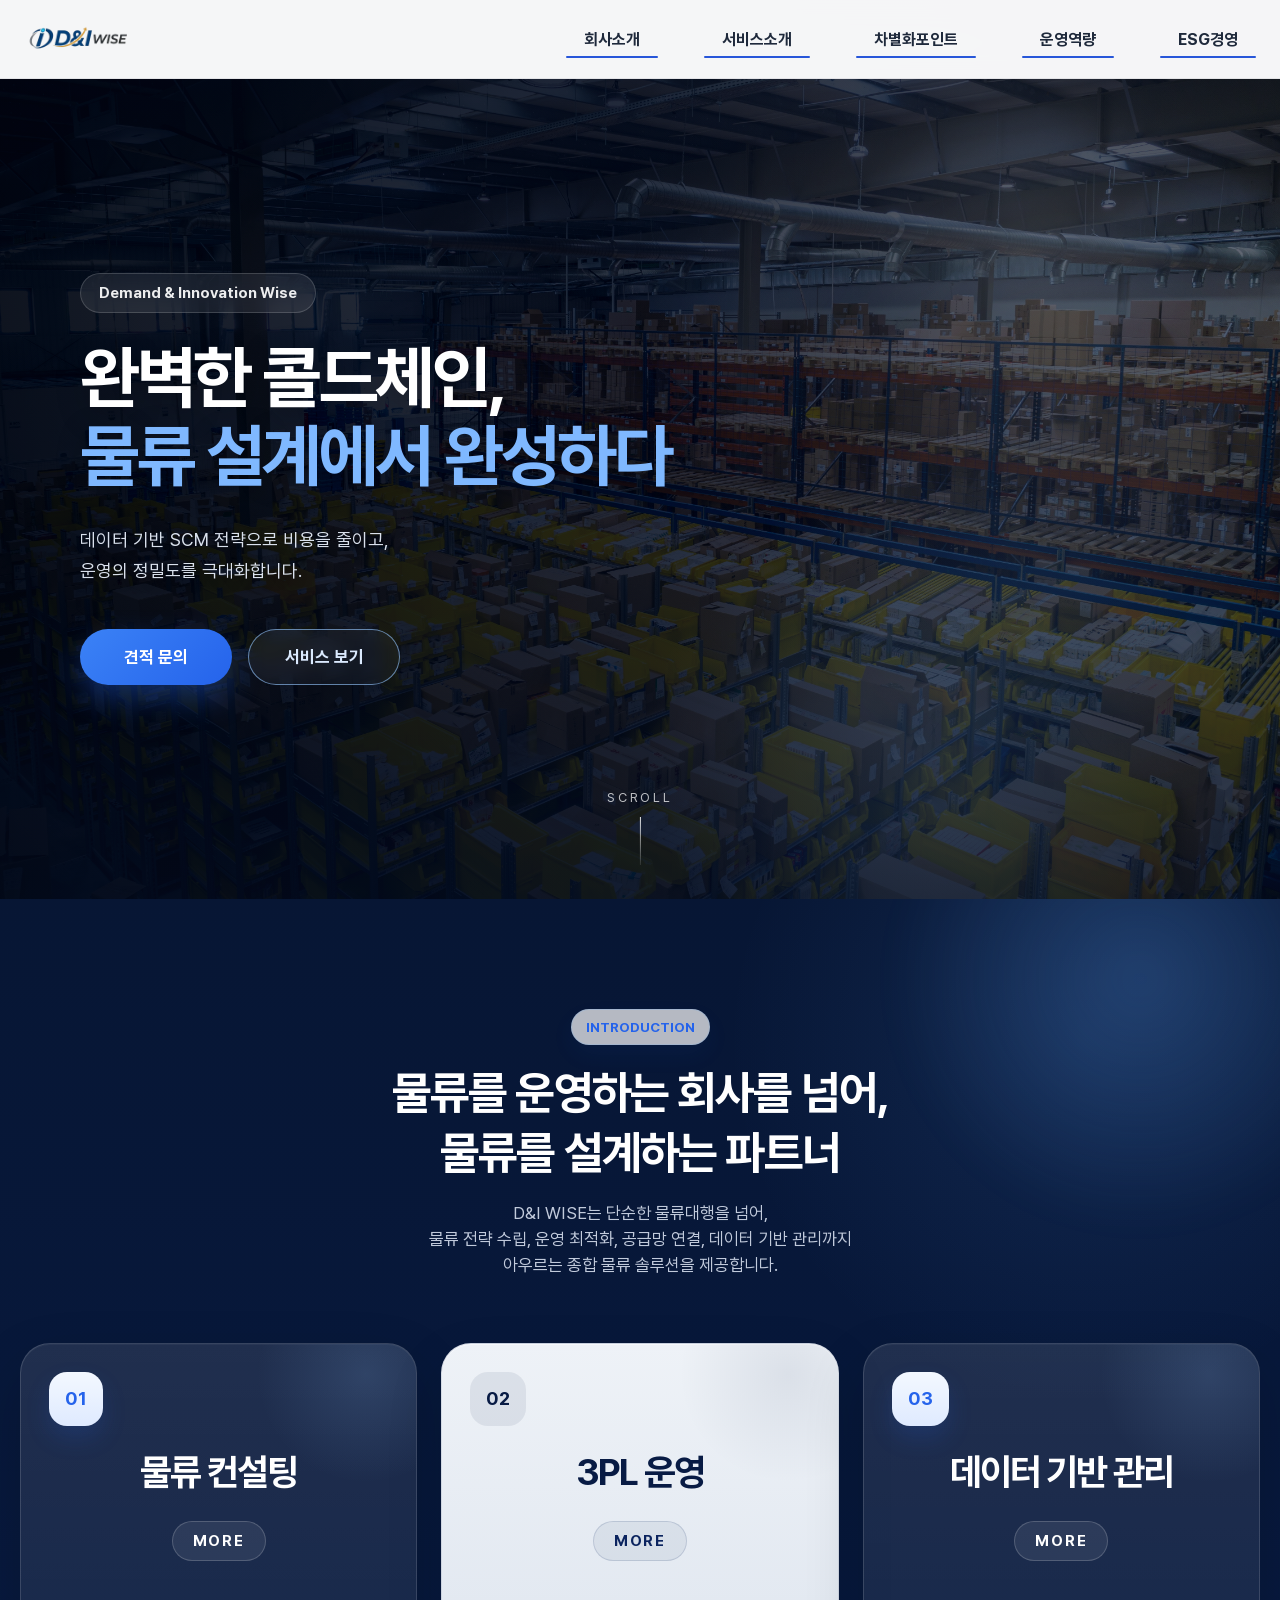
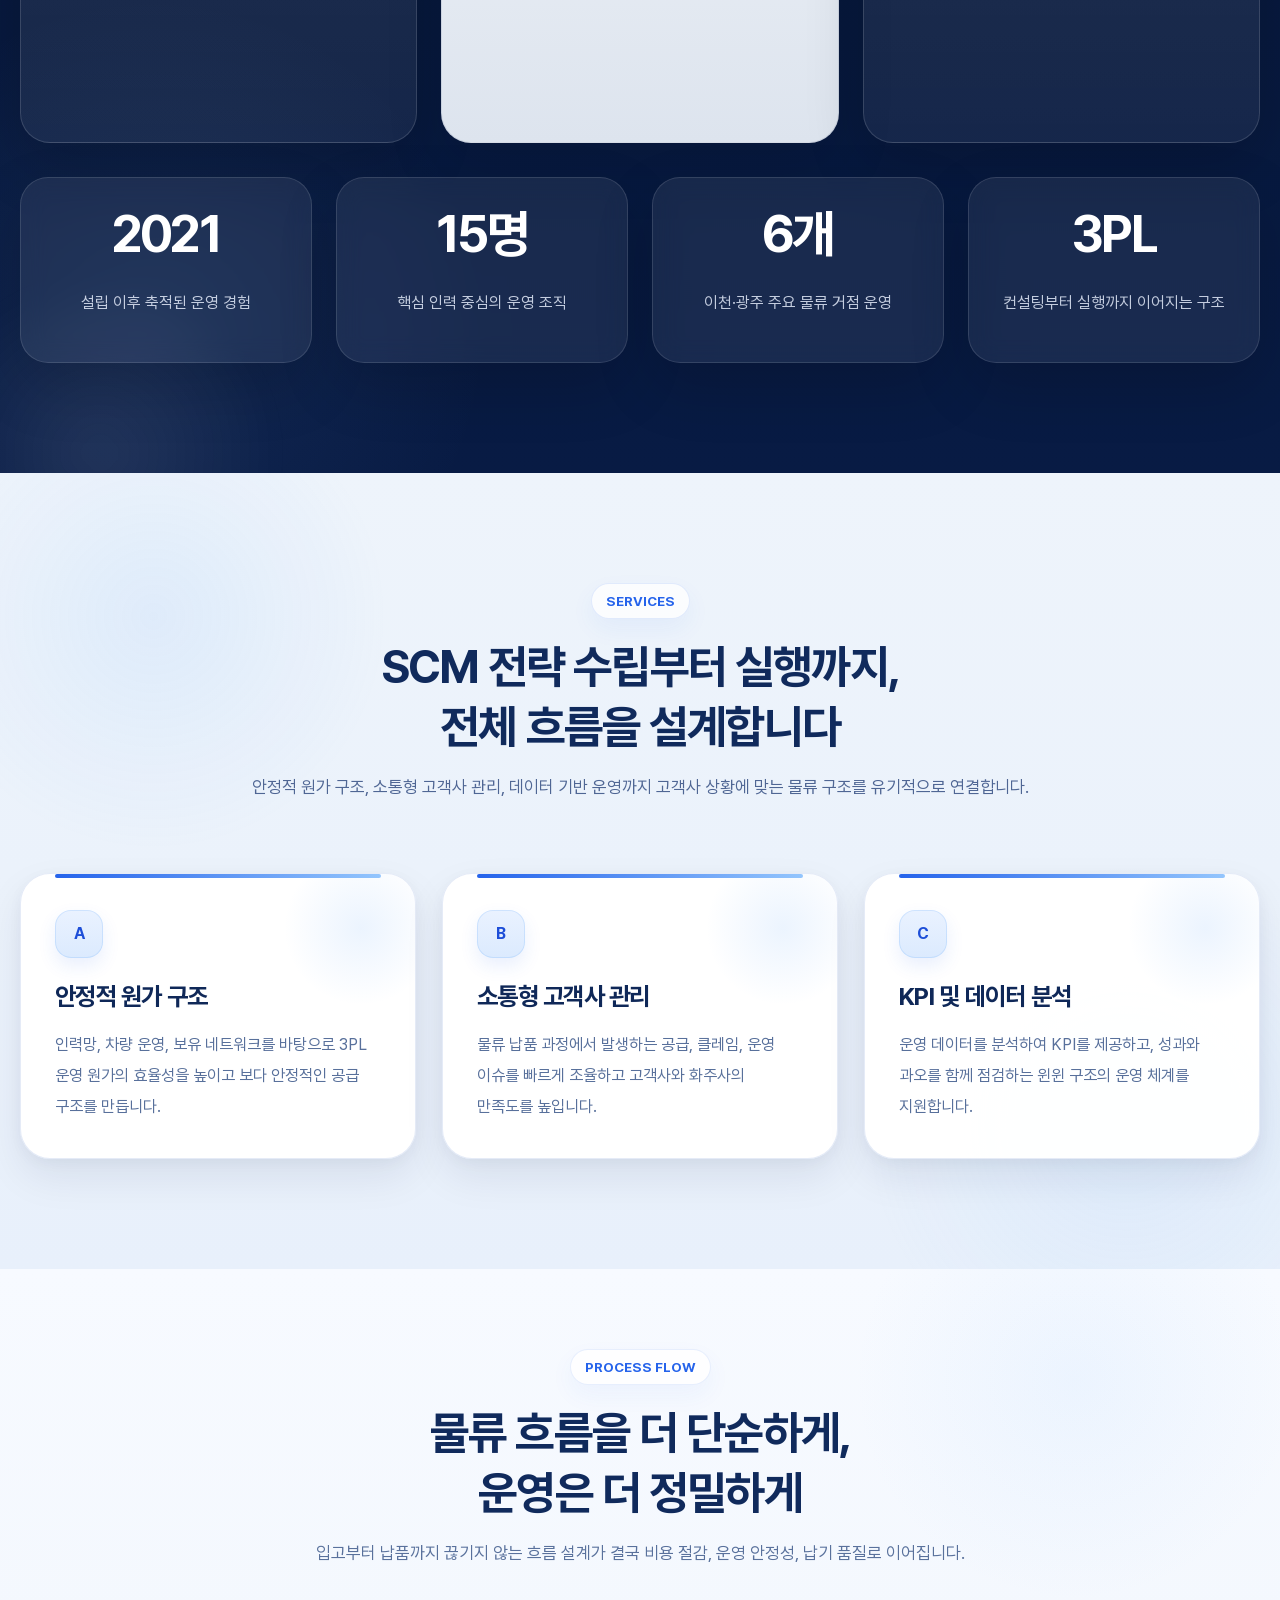
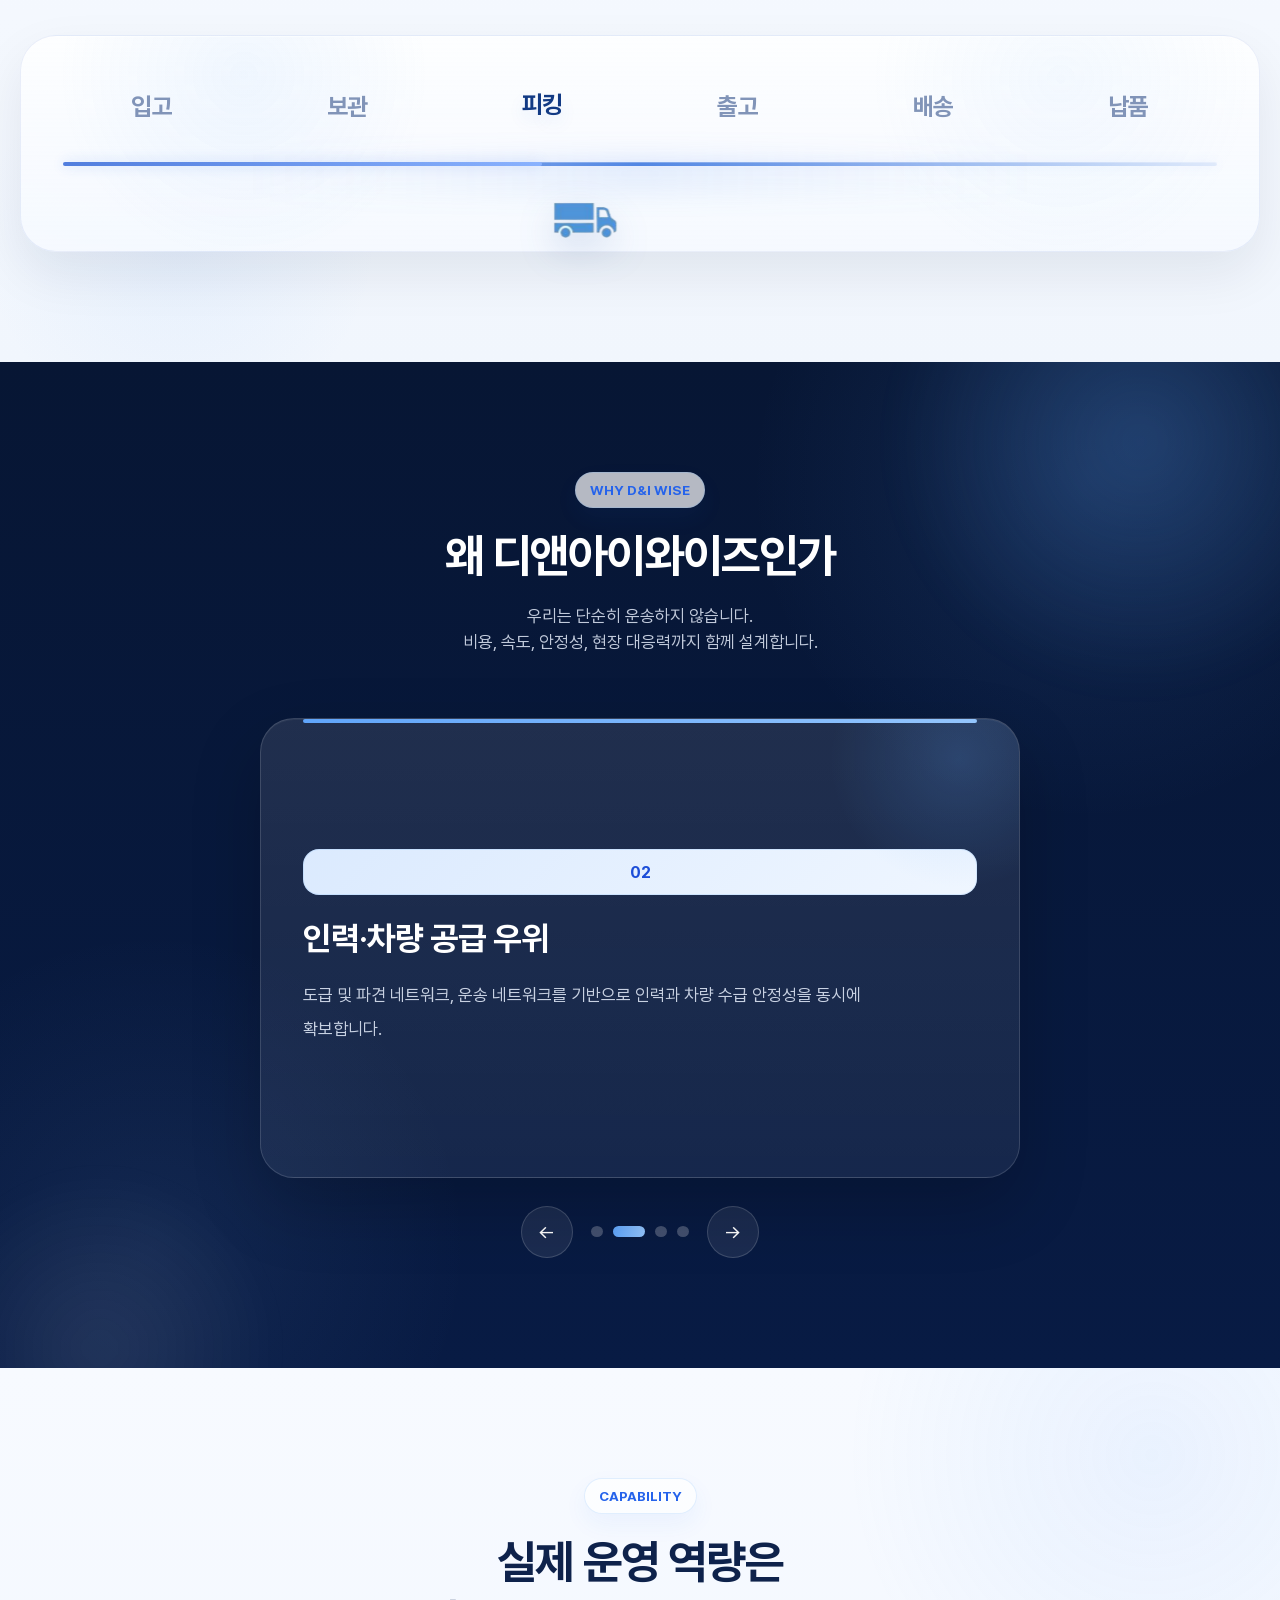
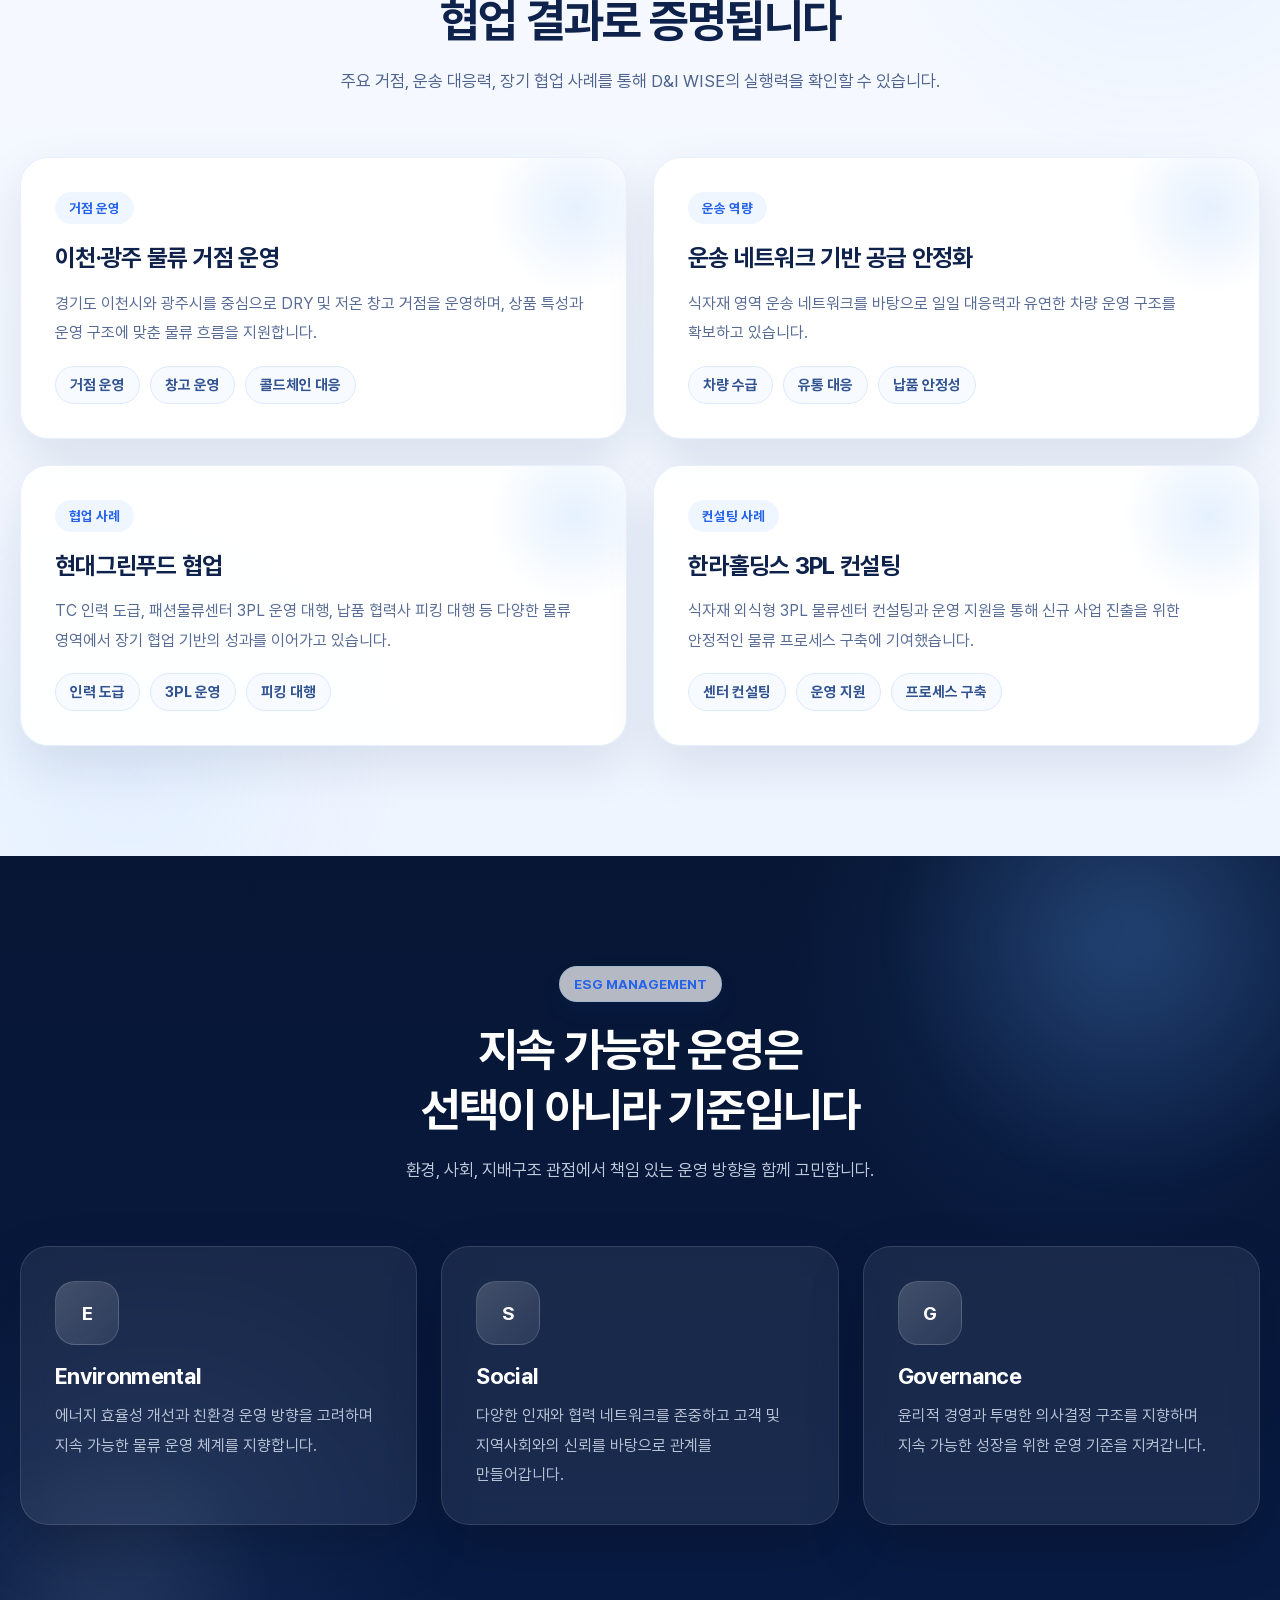
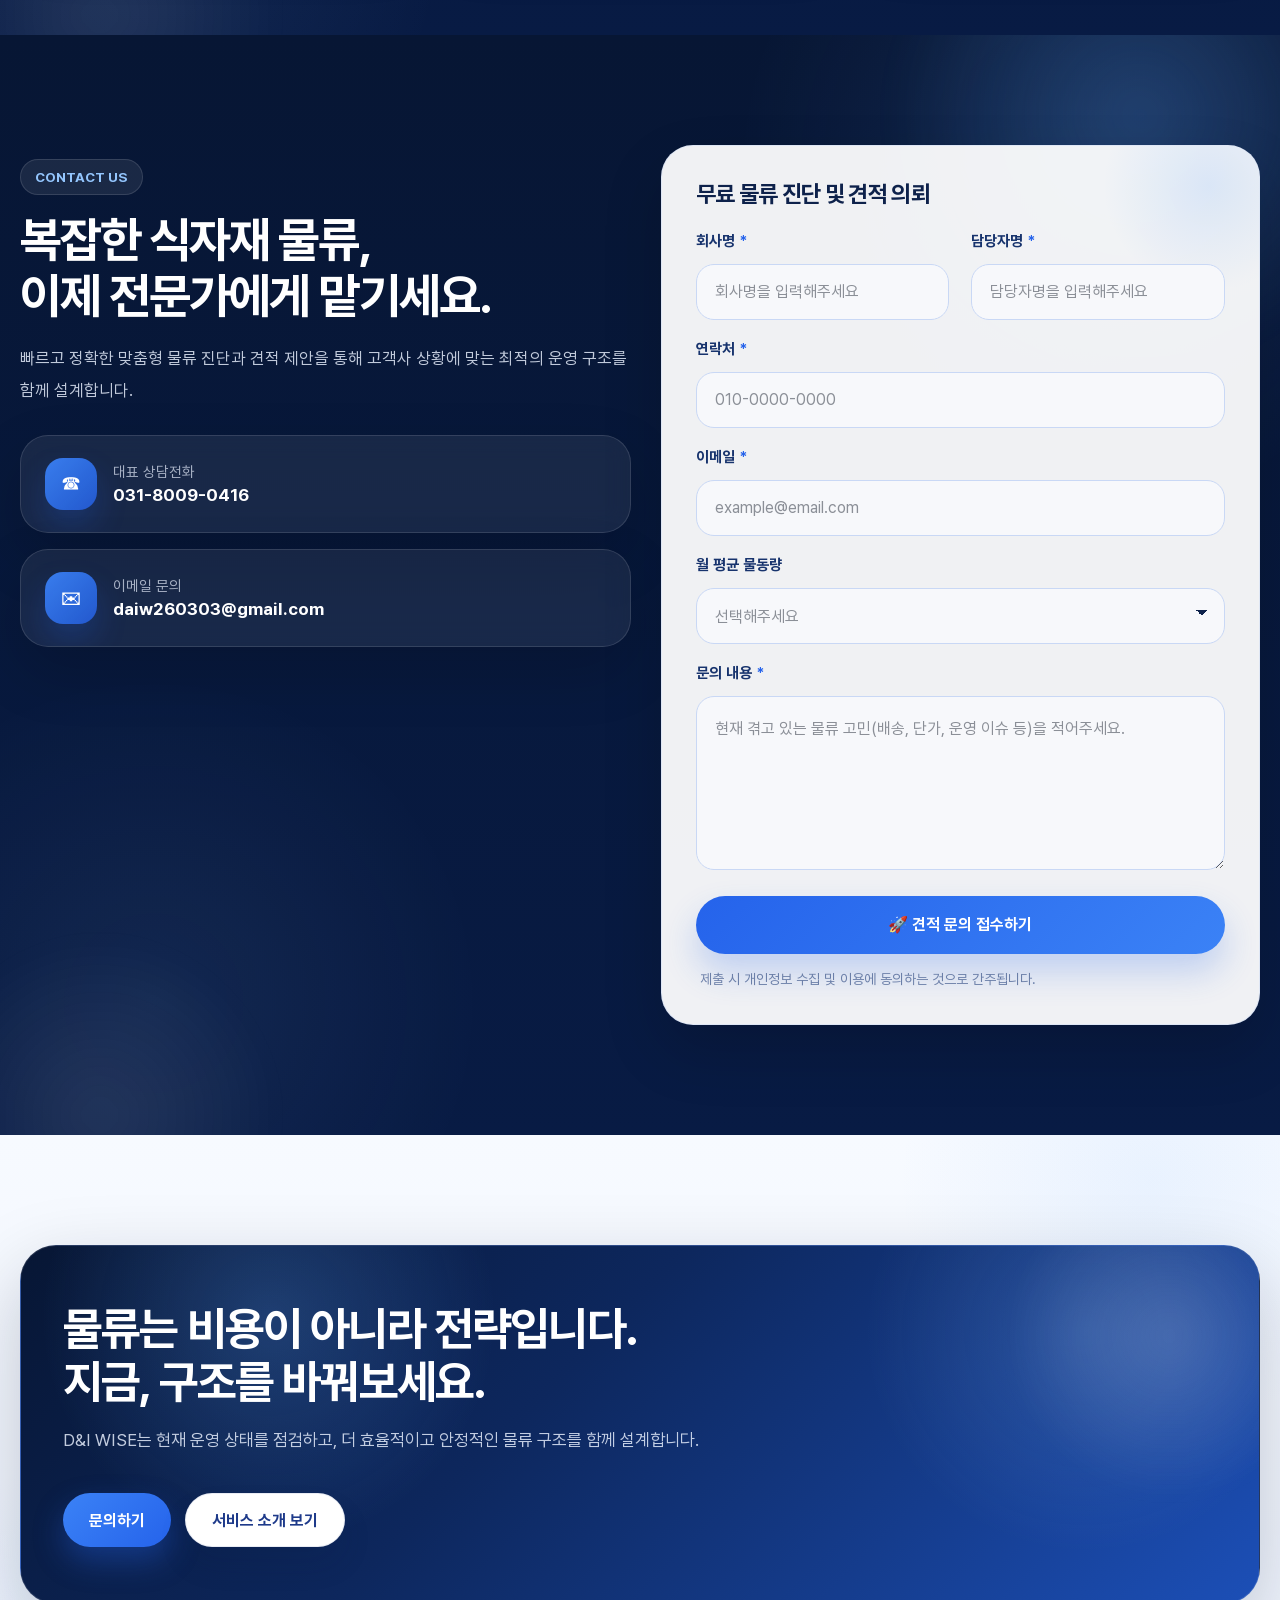
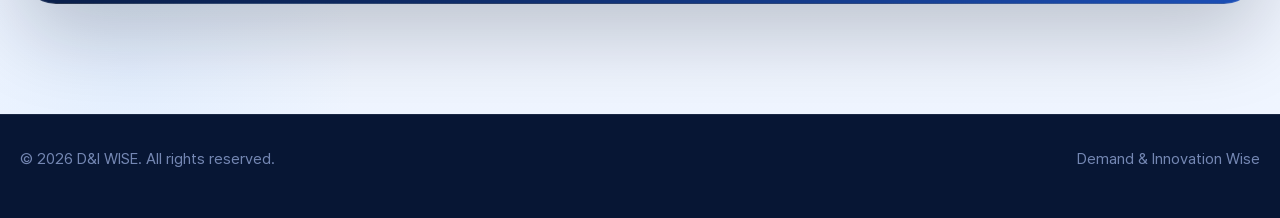
==== commit cc9efc61: "링에 다른 효과 적용" ====
--- a/index.html
+++ b/index.html
@@ -441,61 +441,7 @@
   </div>
 </section>
 
-<!-- Network -->
-<section class="section section-dark network-structure-section" style="padding-top: 80px;">
-  <div class="container-wide">
-    
-    <div class="section-heading fade-up">
-      <span class="section-kicker">NETWORK STRUCTURE</span>
-      <h2 class="section-title text-white">
-        전문성과 실행력을 연결하는<br>
-        협업 구조
-      </h2>
-      <p class="section-desc text-blue-soft">
-        컨설팅, 인력 운영, 운송 네트워크가 분리되지 않고 하나의 구조로 연결될 때<br>
-        더 안정적인 물류 운영이 가능합니다.
-      </p>
-    </div>
-
-    <div class="network-diagram-wrap fade-up">
-      <svg class="network-ring-svg" viewBox="0 0 600 600" aria-label="협업 구조 도식" role="img">
-        
-        <!-- 아주 천천히 회전하는 바깥 링 그룹 -->
-        <g class="ring-container">
-          
-          <!-- 좌측 링 (물류 전문 컨설팅) -->
-          <g class="ring-segment">
-            <circle cx="300" cy="300" r="175" fill="none" class="ring-part part-left" stroke-width="130" stroke-dasharray="360 740" transform="rotate(150 300 300)" />
-            <path id="path-left" d="M 148.5 387.5 A 175 175 0 0 1 300 125" fill="none" stroke="none" />
-            <text class="ring-text"><textPath href="#path-left" startOffset="50%" text-anchor="middle">물류 전문 컨설팅</textPath></text>
-          </g>
-
-          <!-- 하단 링 (인력 운영 네트워크) -->
-          <g class="ring-segment">
-            <circle cx="300" cy="300" r="175" fill="none" class="ring-part part-bottom" stroke-width="130" stroke-dasharray="360 740" transform="rotate(30 300 300)" />
-            <path id="path-bottom" d="M 148.5 387.5 A 175 175 0 0 0 451.5 387.5" fill="none" stroke="none" />
-            <text class="ring-text"><textPath href="#path-bottom" startOffset="50%" text-anchor="middle">인력 운영 네트워크</textPath></text>
-          </g>
-
-          <!-- 우측 링 (운송사·주선 네트워크) -->
-          <g class="ring-segment">
-            <circle cx="300" cy="300" r="175" fill="none" class="ring-part part-right" stroke-width="130" stroke-dasharray="360 740" transform="rotate(270 300 300)" />
-            <path id="path-right" d="M 300 125 A 175 175 0 0 1 451.5 387.5" fill="none" stroke="none" />
-            <text class="ring-text"><textPath href="#path-right" startOffset="50%" text-anchor="middle">운송사·주선 네트워크</textPath></text>
-          </g>
-
-        </g>
-
-        <!-- 중앙 원 (고정) -->
-        <circle cx="300" cy="300" r="95" class="network-center-circle" />
-        <text x="300" y="290" class="center-text center-title">물류</text>
-        <text x="300" y="325" class="center-text center-subtitle">전문가 집단</text>
-
-      </svg>
-    </div>
-
-  </div>
-</section>
+
 
     <!-- Capability -->
     <section class="section section-light">
--- a/assets/css/style.css
+++ b/assets/css/style.css
@@ -3873,7 +3873,7 @@
 }
 
 /* =========================
-   Network Structure Diagram
+   Network Structure Diagram (안정감 + 인터랙션)
    ========================= */
 
 .network-structure-section {
@@ -3889,37 +3889,56 @@
   padding: 20px 0;
 }
 
-/* 크기를 20% 키웠습니다 (600px -> 720px) */
 .network-ring-svg {
   width: min(90vw, 720px); 
   height: auto;
   display: block;
-  filter: drop-shadow(0 15px 30px rgba(0, 0, 0, 0.3));
-}
-
-/* 아주 천천히 돌아가는 애니메이션 정의 */
-@keyframes slowSpin {
-  from { transform: rotate(0deg); }
-  to { transform: rotate(360deg); }
-}
-
-/* 바깥 링 그룹에 회전 애니메이션 적용 (40초에 1바퀴) */
+  /* 기본 그림자 */
+  filter: drop-shadow(0 15px 30px rgba(0, 0, 0, 0.4));
+}
+
+/* 링 그룹 회전(어지러운 부분) 제거, 기본 상태 유지 */
 .ring-container {
   transform-origin: 300px 300px;
-  animation: slowSpin 40s linear infinite; 
+}
+
+/* 🌟 마우스 오버 효과 추가 */
+.ring-segment {
+  cursor: pointer;
+  transition: opacity 0.4s ease;
+}
+
+/* 링 컨테이너에 마우스를 올리면 전체적으로 살짝 어두워짐 */
+.ring-container:hover .ring-segment {
+  opacity: 0.4;
+}
+
+/* 마우스가 올라간 특정 조각만 다시 밝아지고 빛남 */
+.ring-container .ring-segment:hover {
+  opacity: 1;
+  filter: drop-shadow(0 0 20px rgba(255, 255, 255, 0.3));
 }
 
 /* 바깥쪽 3분할 링 컬러 */
-.part-bottom { stroke: #2a9d8f; }
-.part-left { stroke: #1d3557; }
-.part-right { stroke: #457b9d; }
+.part-bottom { stroke: #2a9d8f; transition: stroke 0.3s; }
+.part-left { stroke: #1d3557; transition: stroke 0.3s; }
+.part-right { stroke: #457b9d; transition: stroke 0.3s; }
+
+/* 🌟 중앙 원 심장박동(Pulse) 애니메이션 */
+@keyframes pulseGlow {
+  0% { filter: drop-shadow(0 0 10px rgba(0, 180, 216, 0.4)); }
+  50% { filter: drop-shadow(0 0 35px rgba(0, 180, 216, 0.9)); }
+  100% { filter: drop-shadow(0 0 10px rgba(0, 180, 216, 0.4)); }
+}
 
 /* 중앙 원 */
 .network-center-circle {
   fill: #00b4d8; 
   stroke: #ffffff;
   stroke-width: 4;
-  filter: drop-shadow(0 4px 15px rgba(0, 180, 216, 0.6));
+  transform-origin: center;
+  /* 회전 대신 은은하게 빛이 퍼지는 효과 */
+  animation: pulseGlow 3s infinite ease-in-out;
 }
 
 /* 곡선 텍스트 */
@@ -3929,6 +3948,7 @@
   font-weight: 700;
   letter-spacing: -0.03em;
   dominant-baseline: middle;
+  pointer-events: none; /* 텍스트 위에 마우스가 올라가도 도형 오버 효과 방해 안 함 */
 }
 
 /* 중앙 텍스트 */
@@ -3937,6 +3957,7 @@
   font-weight: 800;
   letter-spacing: -0.05em;
   text-anchor: middle;
+  pointer-events: none;
 }
 .center-title { font-size: 32px; }
 .center-subtitle { font-size: 30px; }
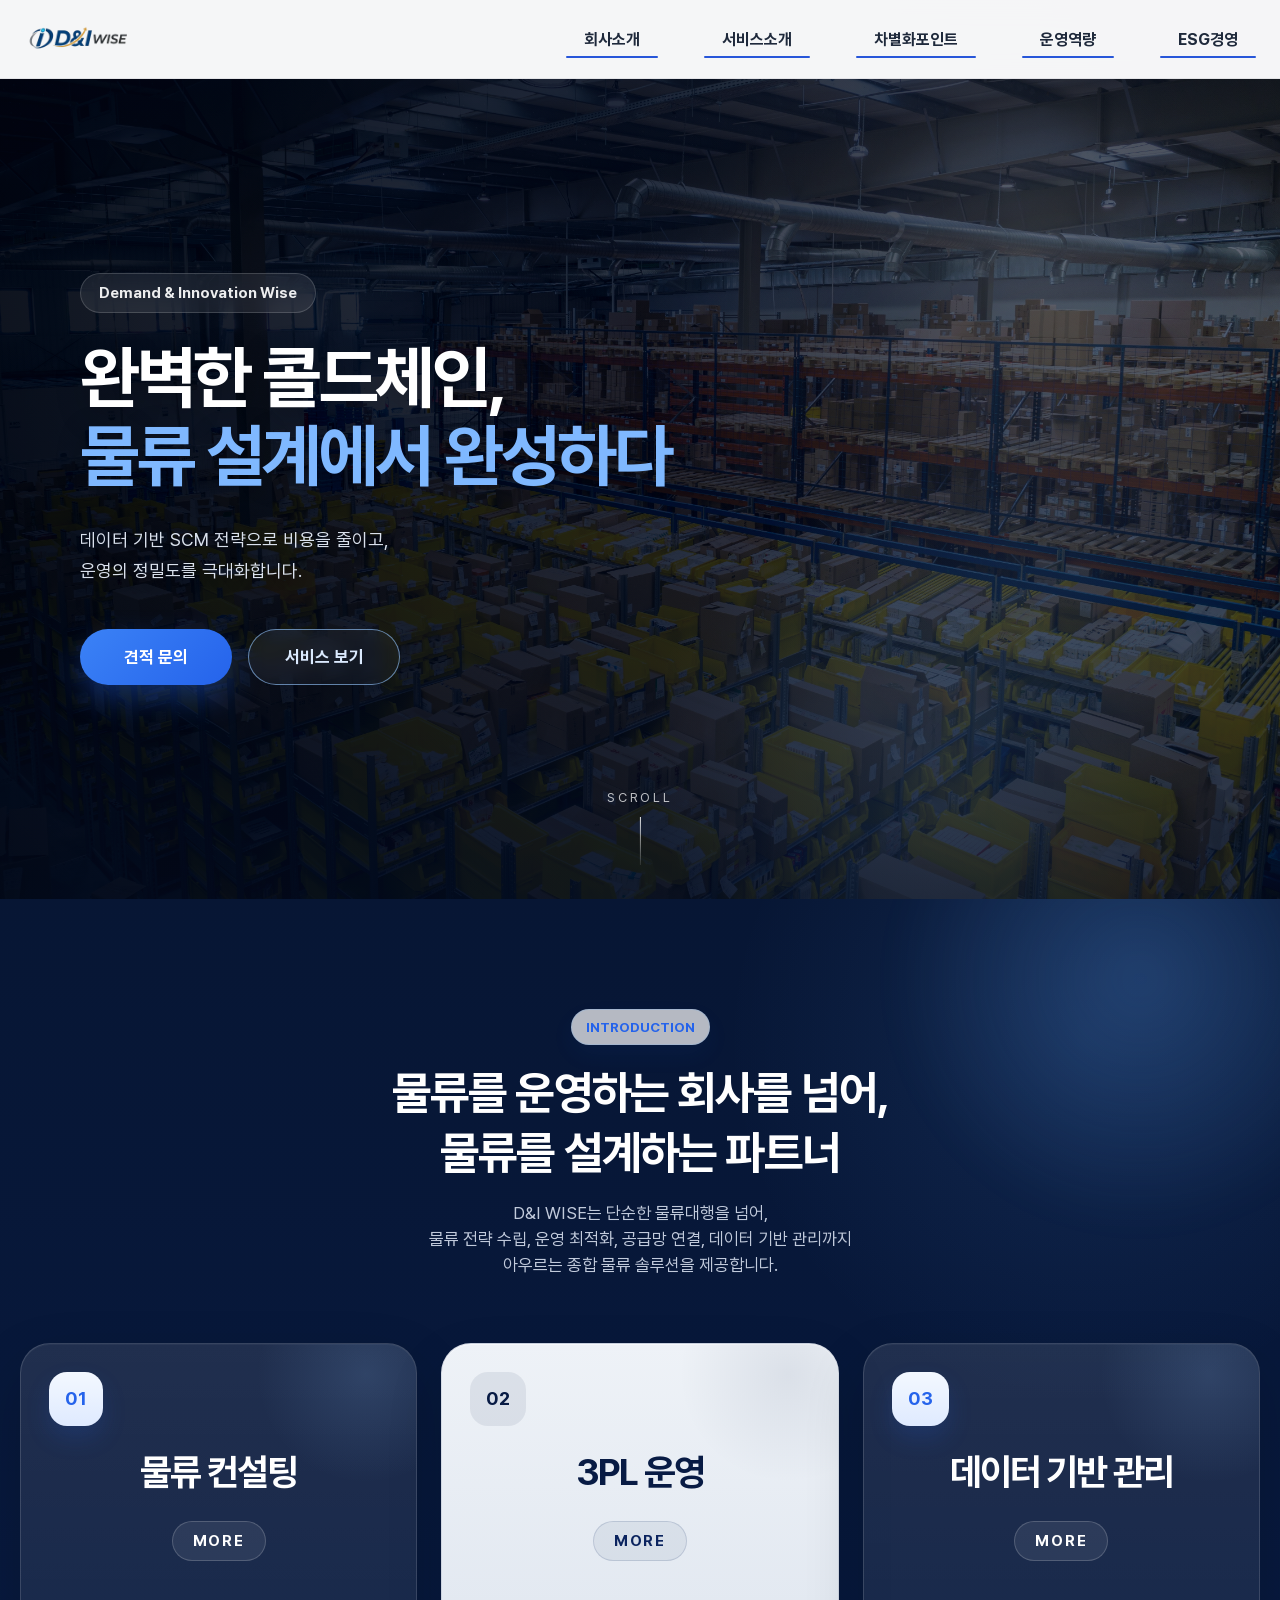
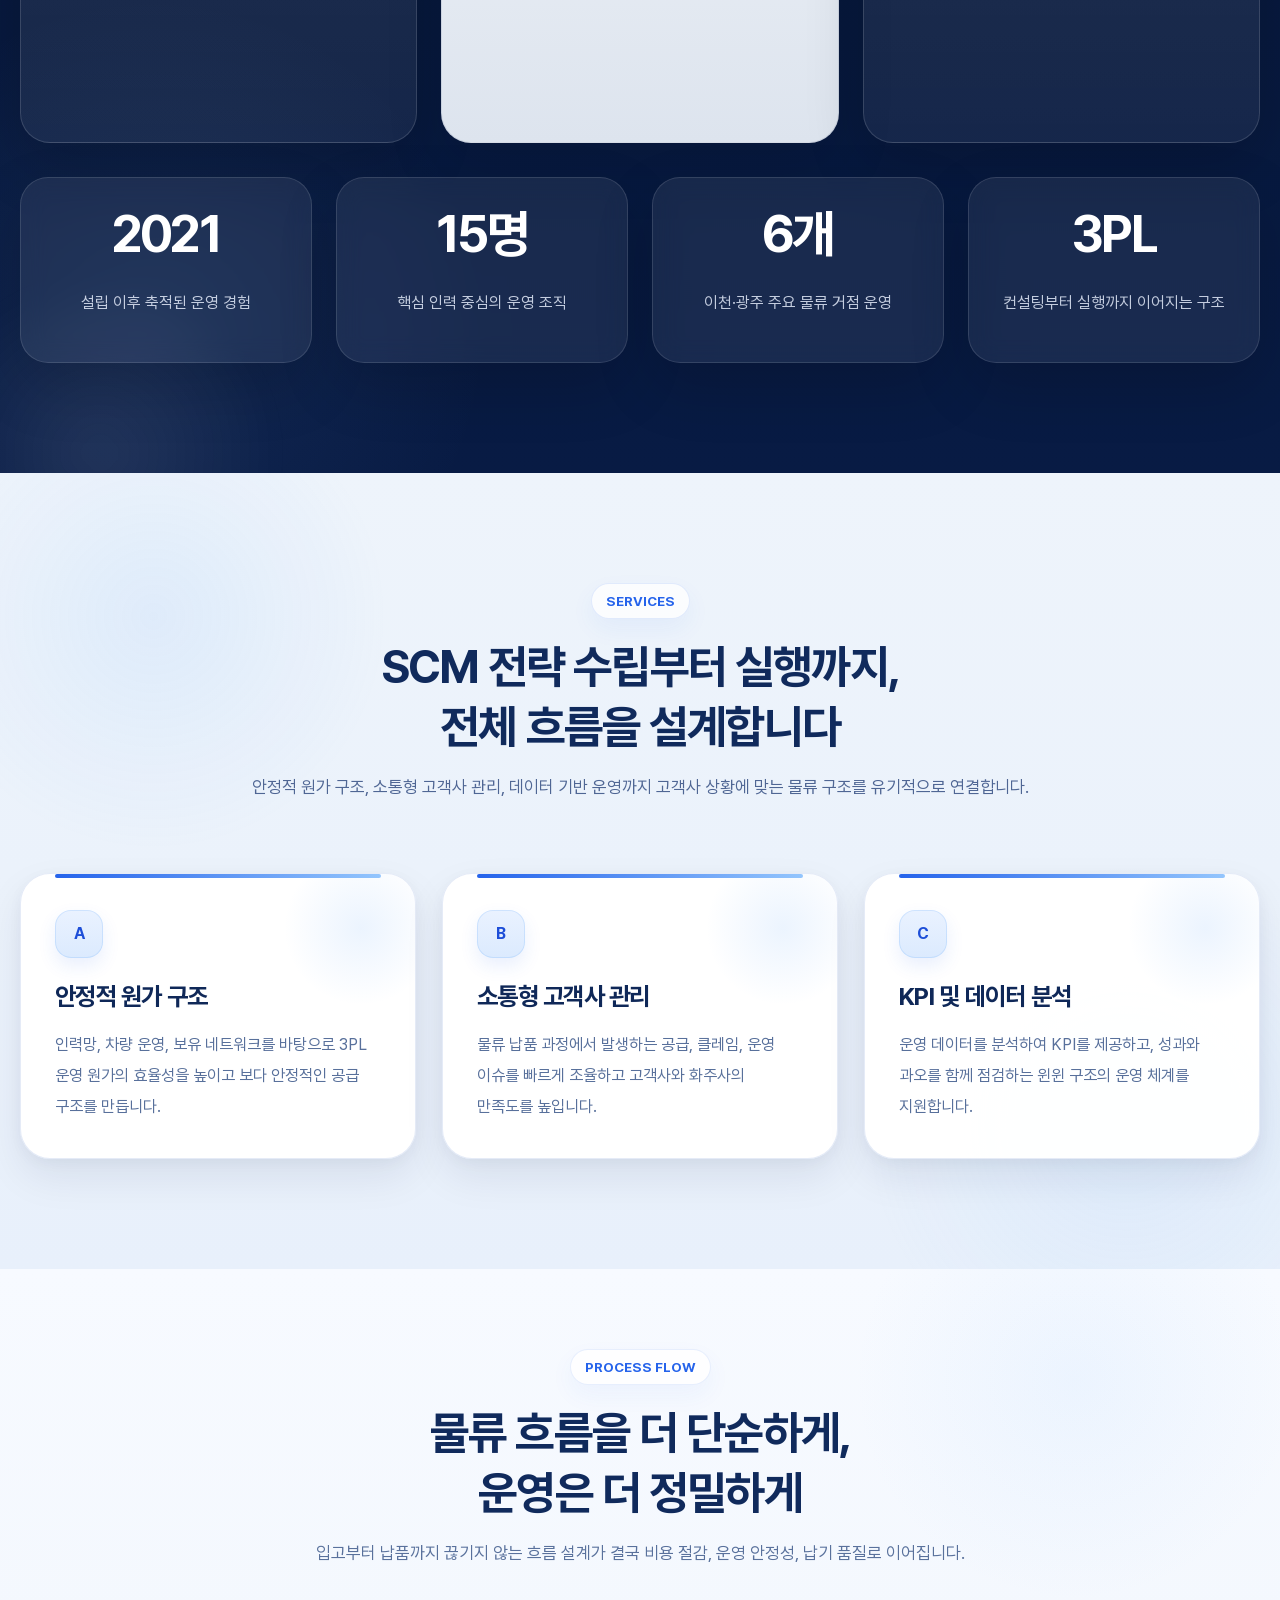
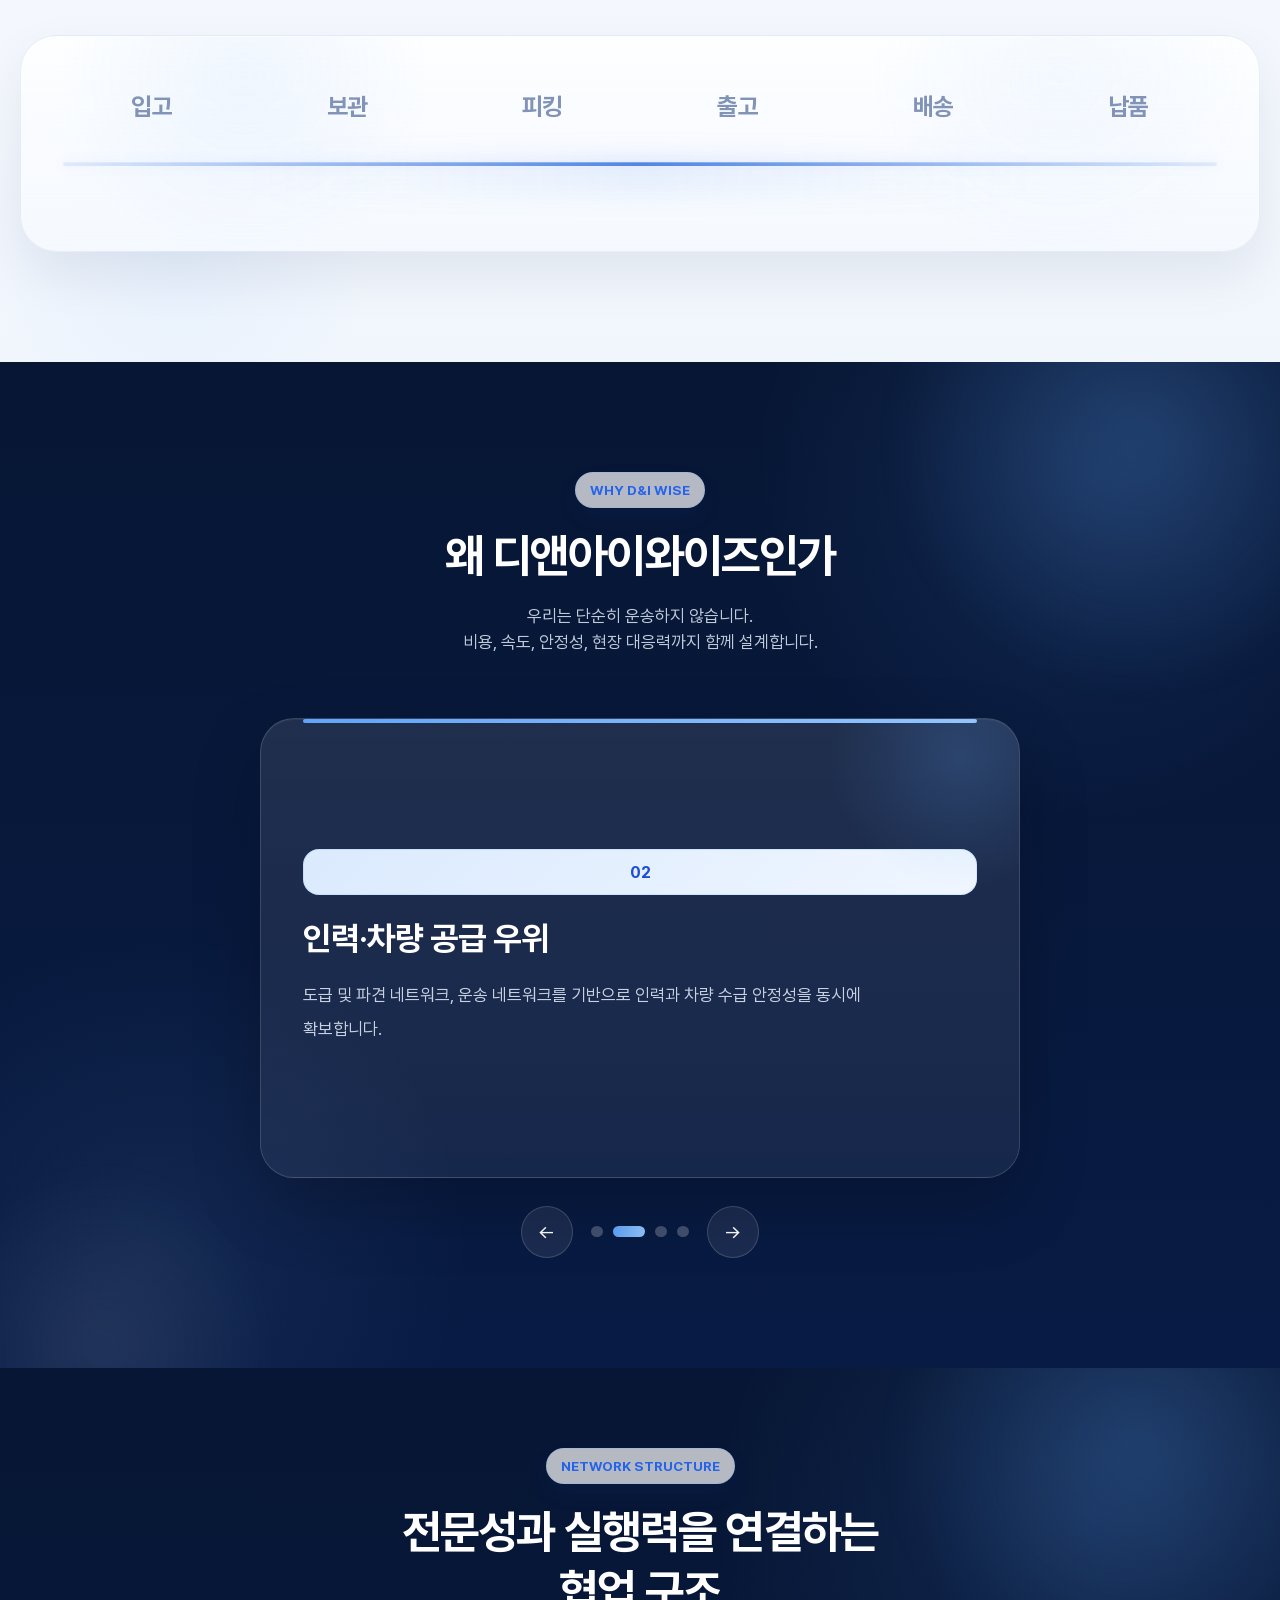
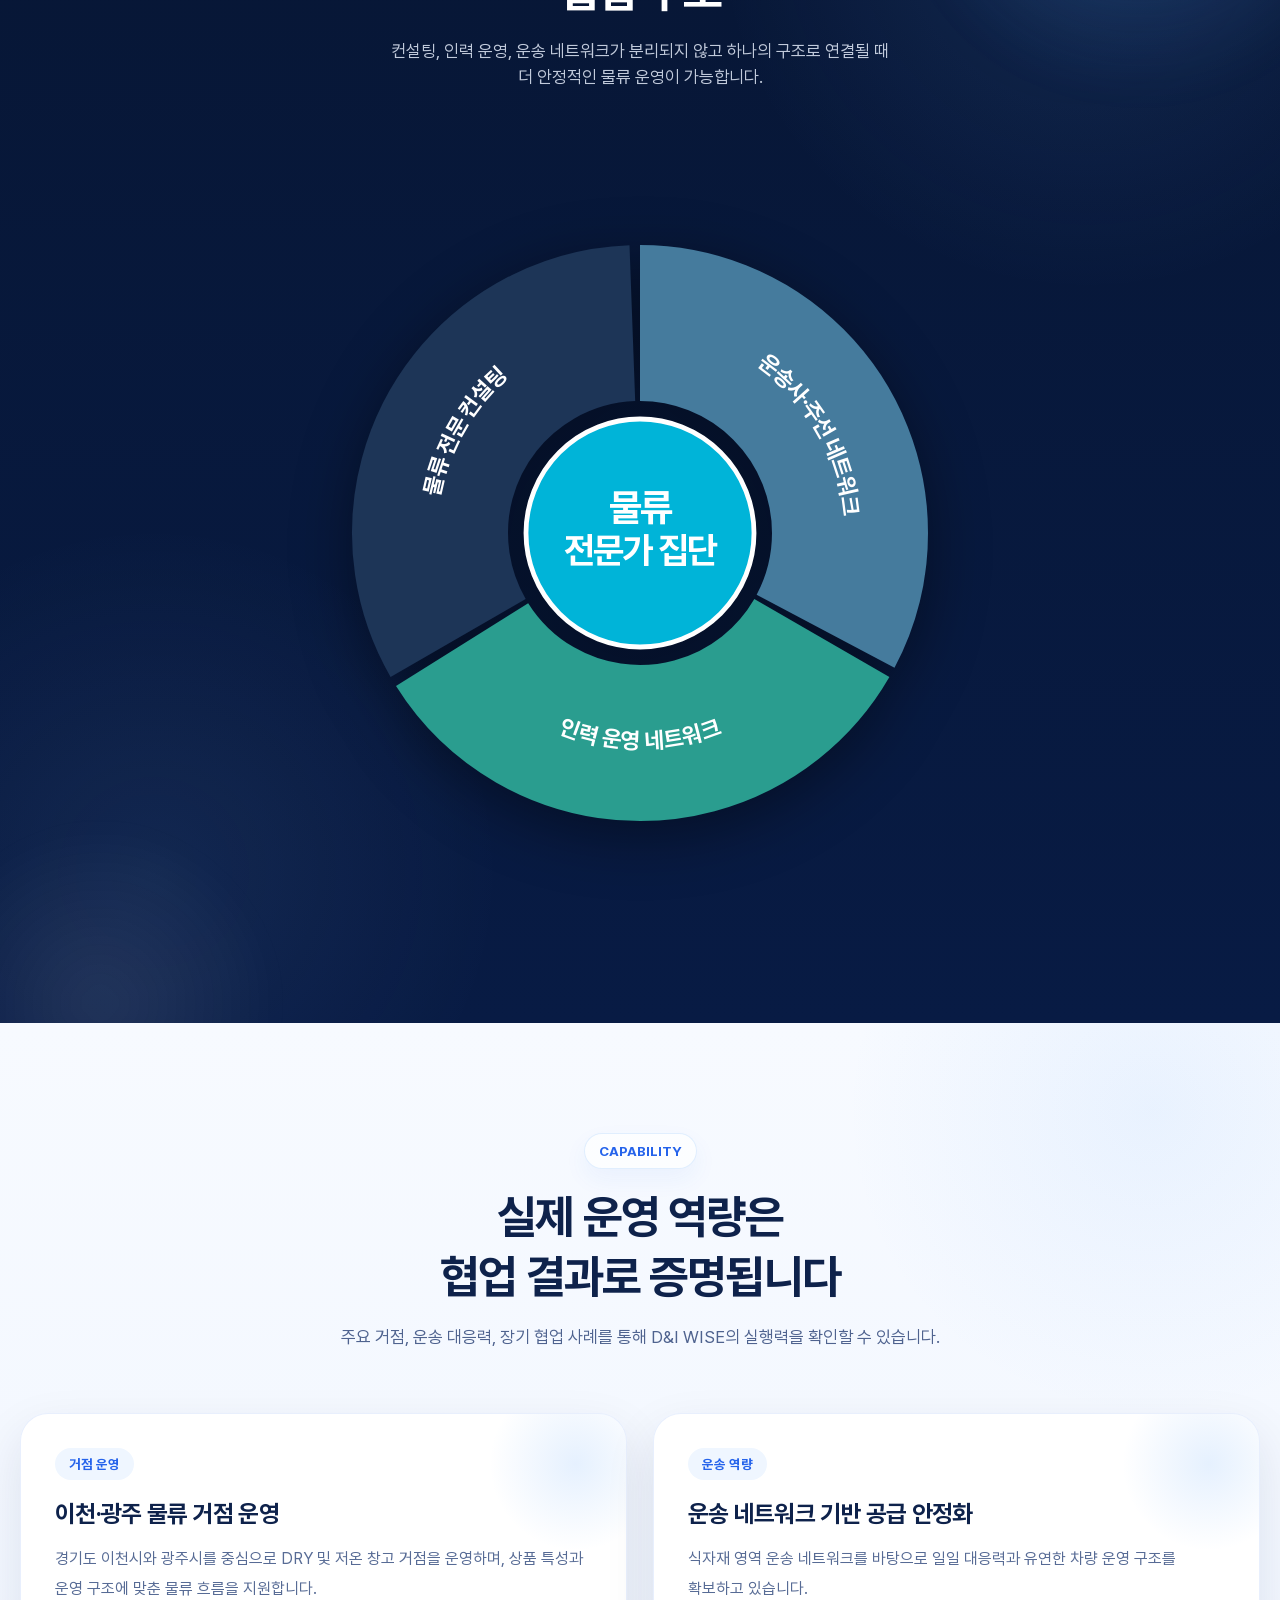
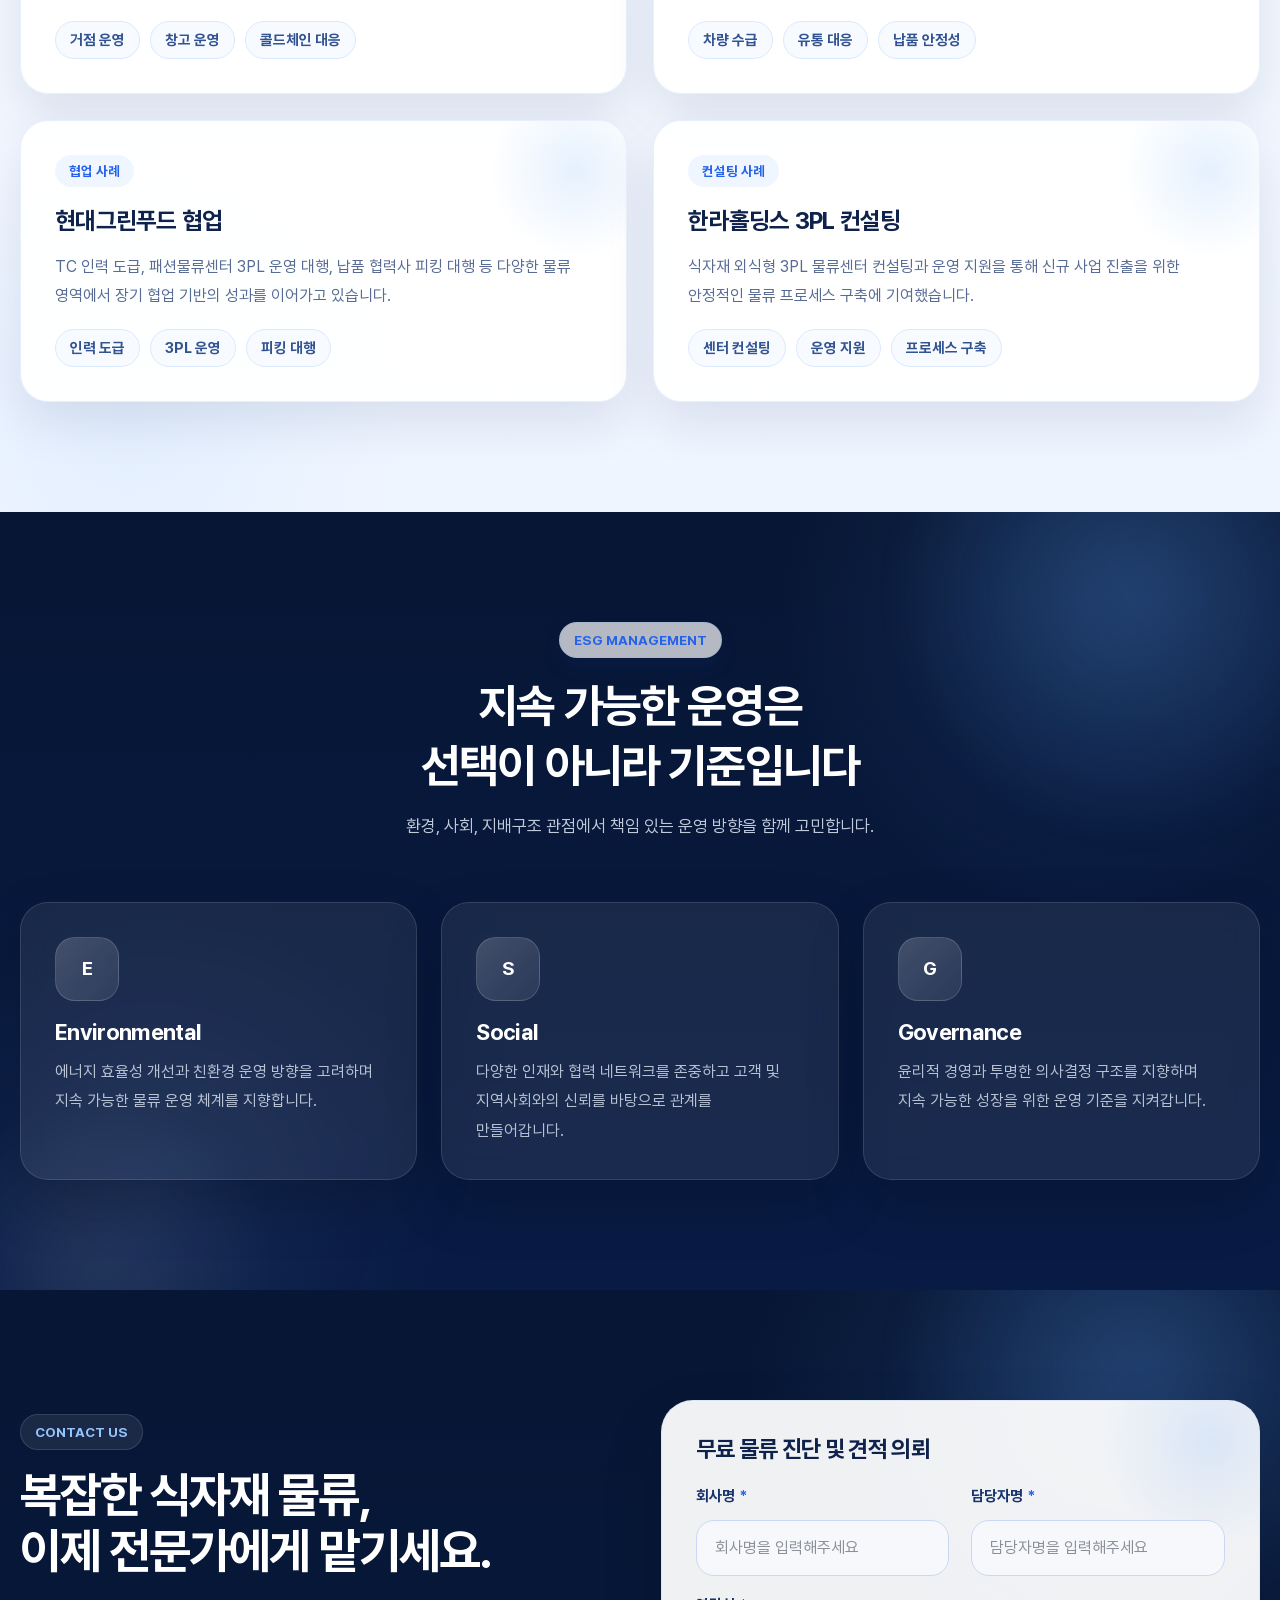
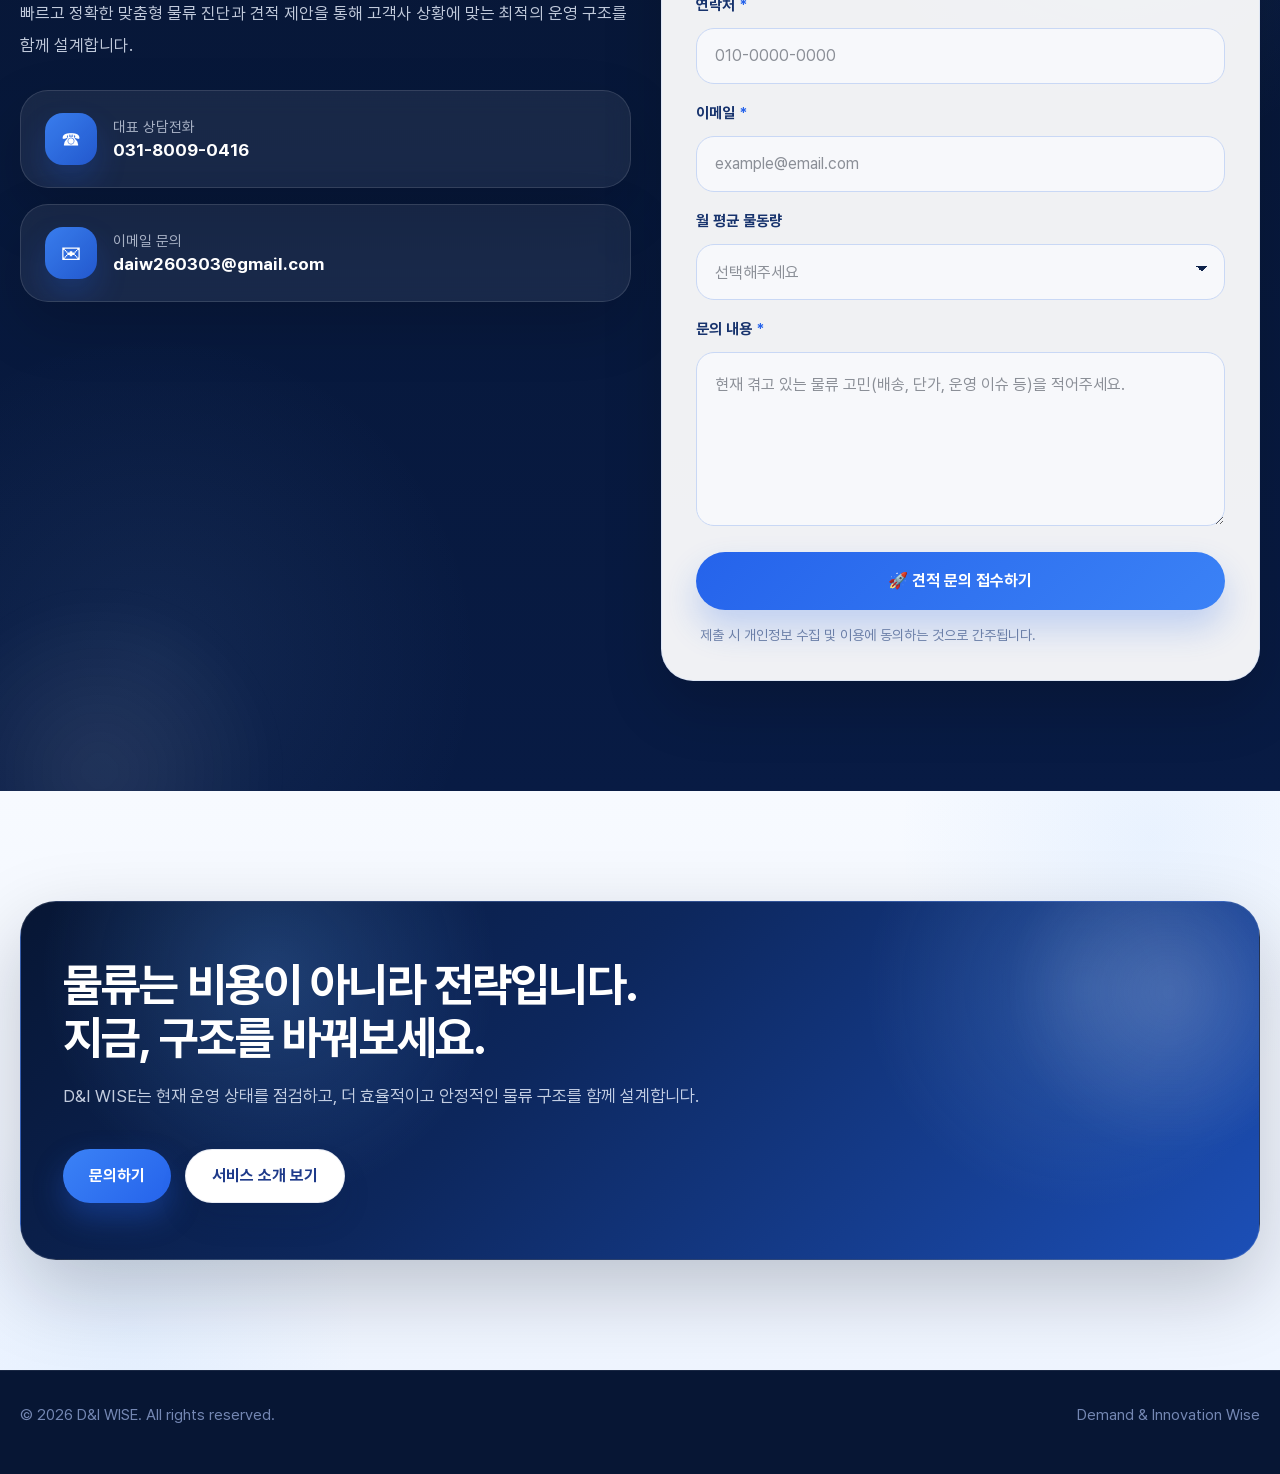
==== commit ea7d801b: "링에 효과 적용" ====
--- a/index.html
+++ b/index.html
@@ -441,7 +441,61 @@
   </div>
 </section>
 
-
+<!-- Network -->
+<section class="section section-dark network-structure-section" style="padding-top: 80px;">
+  <div class="container-wide">
+    
+    <div class="section-heading fade-up">
+      <span class="section-kicker">NETWORK STRUCTURE</span>
+      <h2 class="section-title text-white">
+        전문성과 실행력을 연결하는<br>
+        협업 구조
+      </h2>
+      <p class="section-desc text-blue-soft">
+        컨설팅, 인력 운영, 운송 네트워크가 분리되지 않고 하나의 구조로 연결될 때<br>
+        더 안정적인 물류 운영이 가능합니다.
+      </p>
+    </div>
+
+    <div class="network-diagram-wrap fade-up">
+      <svg class="network-ring-svg" viewBox="0 0 600 600" aria-label="협업 구조 도식" role="img">
+        
+        <!-- 아주 천천히 회전하는 바깥 링 그룹 -->
+        <g class="ring-container">
+          
+          <!-- 좌측 링 (물류 전문 컨설팅) -->
+          <g class="ring-segment">
+            <circle cx="300" cy="300" r="175" fill="none" class="ring-part part-left" stroke-width="130" stroke-dasharray="360 740" transform="rotate(150 300 300)" />
+            <path id="path-left" d="M 148.5 387.5 A 175 175 0 0 1 300 125" fill="none" stroke="none" />
+            <text class="ring-text"><textPath href="#path-left" startOffset="50%" text-anchor="middle">물류 전문 컨설팅</textPath></text>
+          </g>
+
+          <!-- 하단 링 (인력 운영 네트워크) -->
+          <g class="ring-segment">
+            <circle cx="300" cy="300" r="175" fill="none" class="ring-part part-bottom" stroke-width="130" stroke-dasharray="360 740" transform="rotate(30 300 300)" />
+            <path id="path-bottom" d="M 148.5 387.5 A 175 175 0 0 0 451.5 387.5" fill="none" stroke="none" />
+            <text class="ring-text"><textPath href="#path-bottom" startOffset="50%" text-anchor="middle">인력 운영 네트워크</textPath></text>
+          </g>
+
+          <!-- 우측 링 (운송사·주선 네트워크) -->
+          <g class="ring-segment">
+            <circle cx="300" cy="300" r="175" fill="none" class="ring-part part-right" stroke-width="130" stroke-dasharray="360 740" transform="rotate(270 300 300)" />
+            <path id="path-right" d="M 300 125 A 175 175 0 0 1 451.5 387.5" fill="none" stroke="none" />
+            <text class="ring-text"><textPath href="#path-right" startOffset="50%" text-anchor="middle">운송사·주선 네트워크</textPath></text>
+          </g>
+
+        </g>
+
+        <!-- 중앙 원 (고정) -->
+        <circle cx="300" cy="300" r="95" class="network-center-circle" />
+        <text x="300" y="290" class="center-text center-title">물류</text>
+        <text x="300" y="325" class="center-text center-subtitle">전문가 집단</text>
+
+      </svg>
+    </div>
+
+  </div>
+</section>
 
     <!-- Capability -->
     <section class="section section-light">
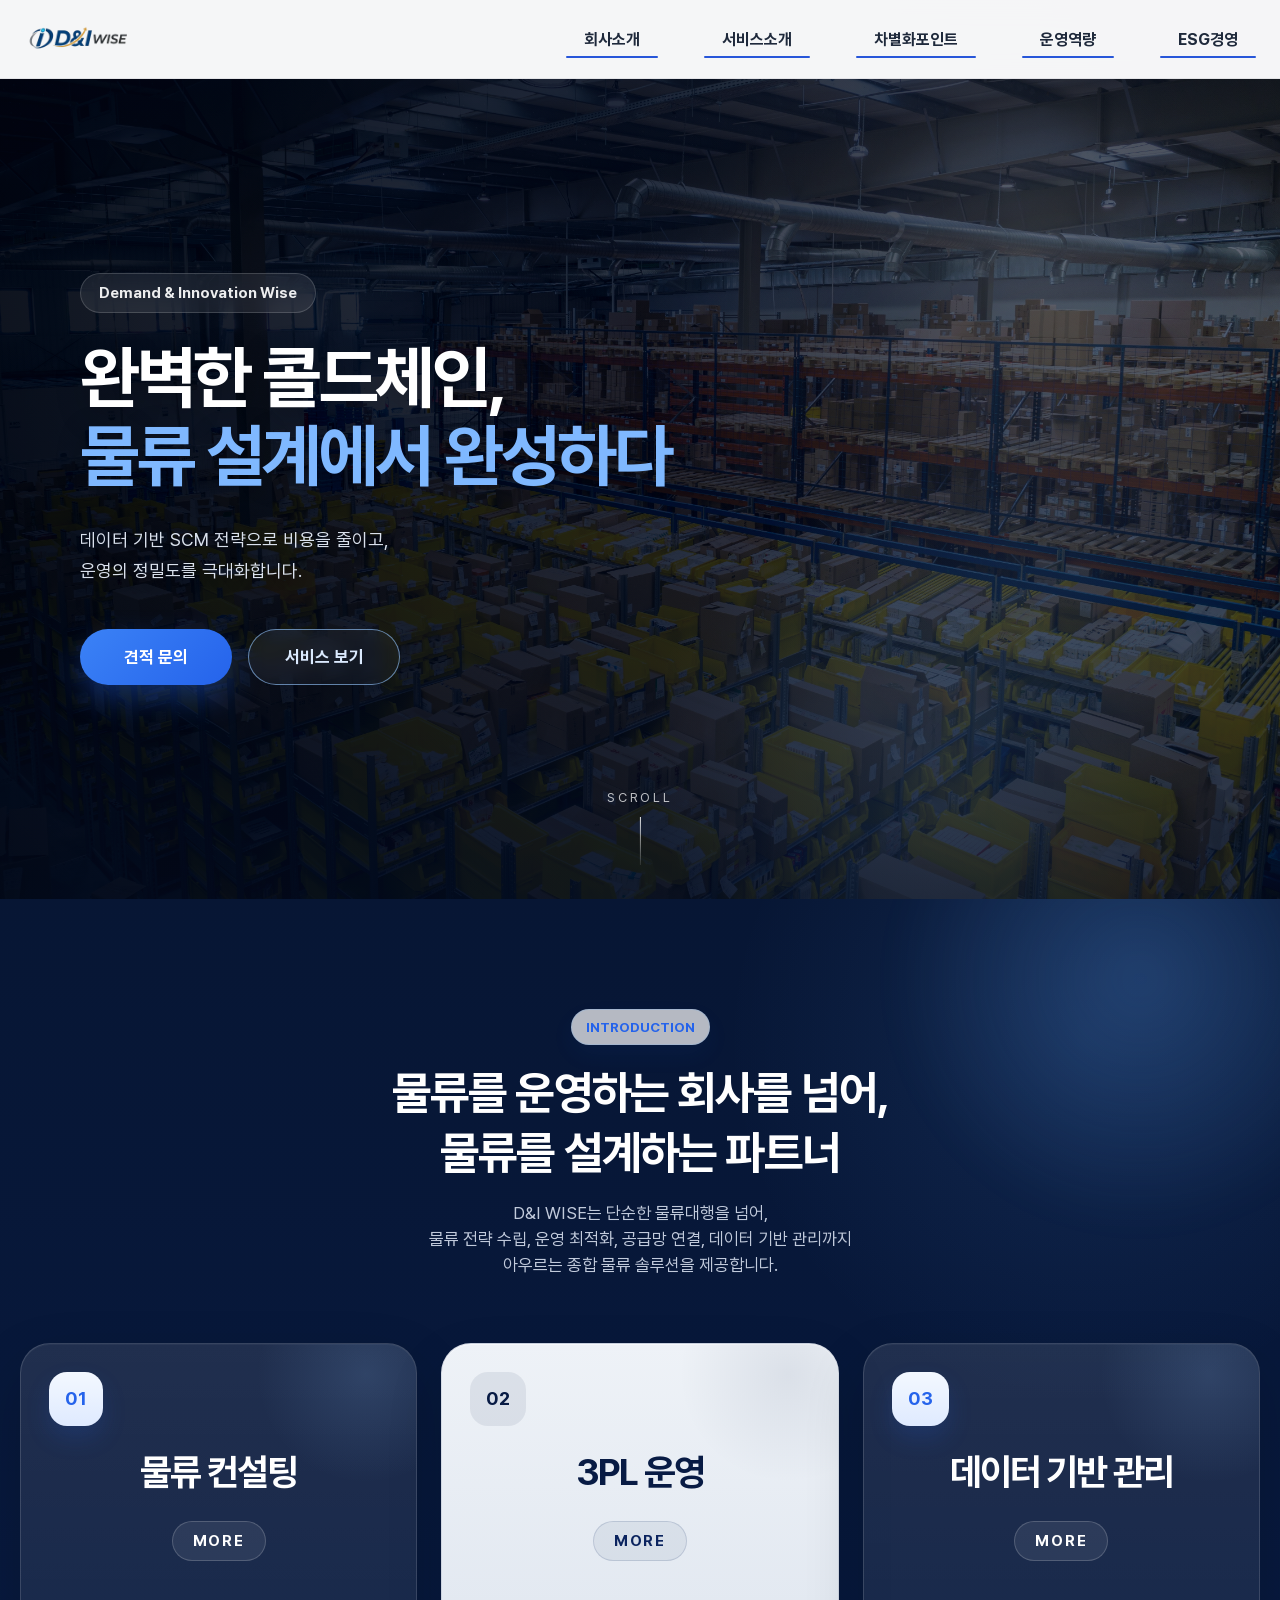
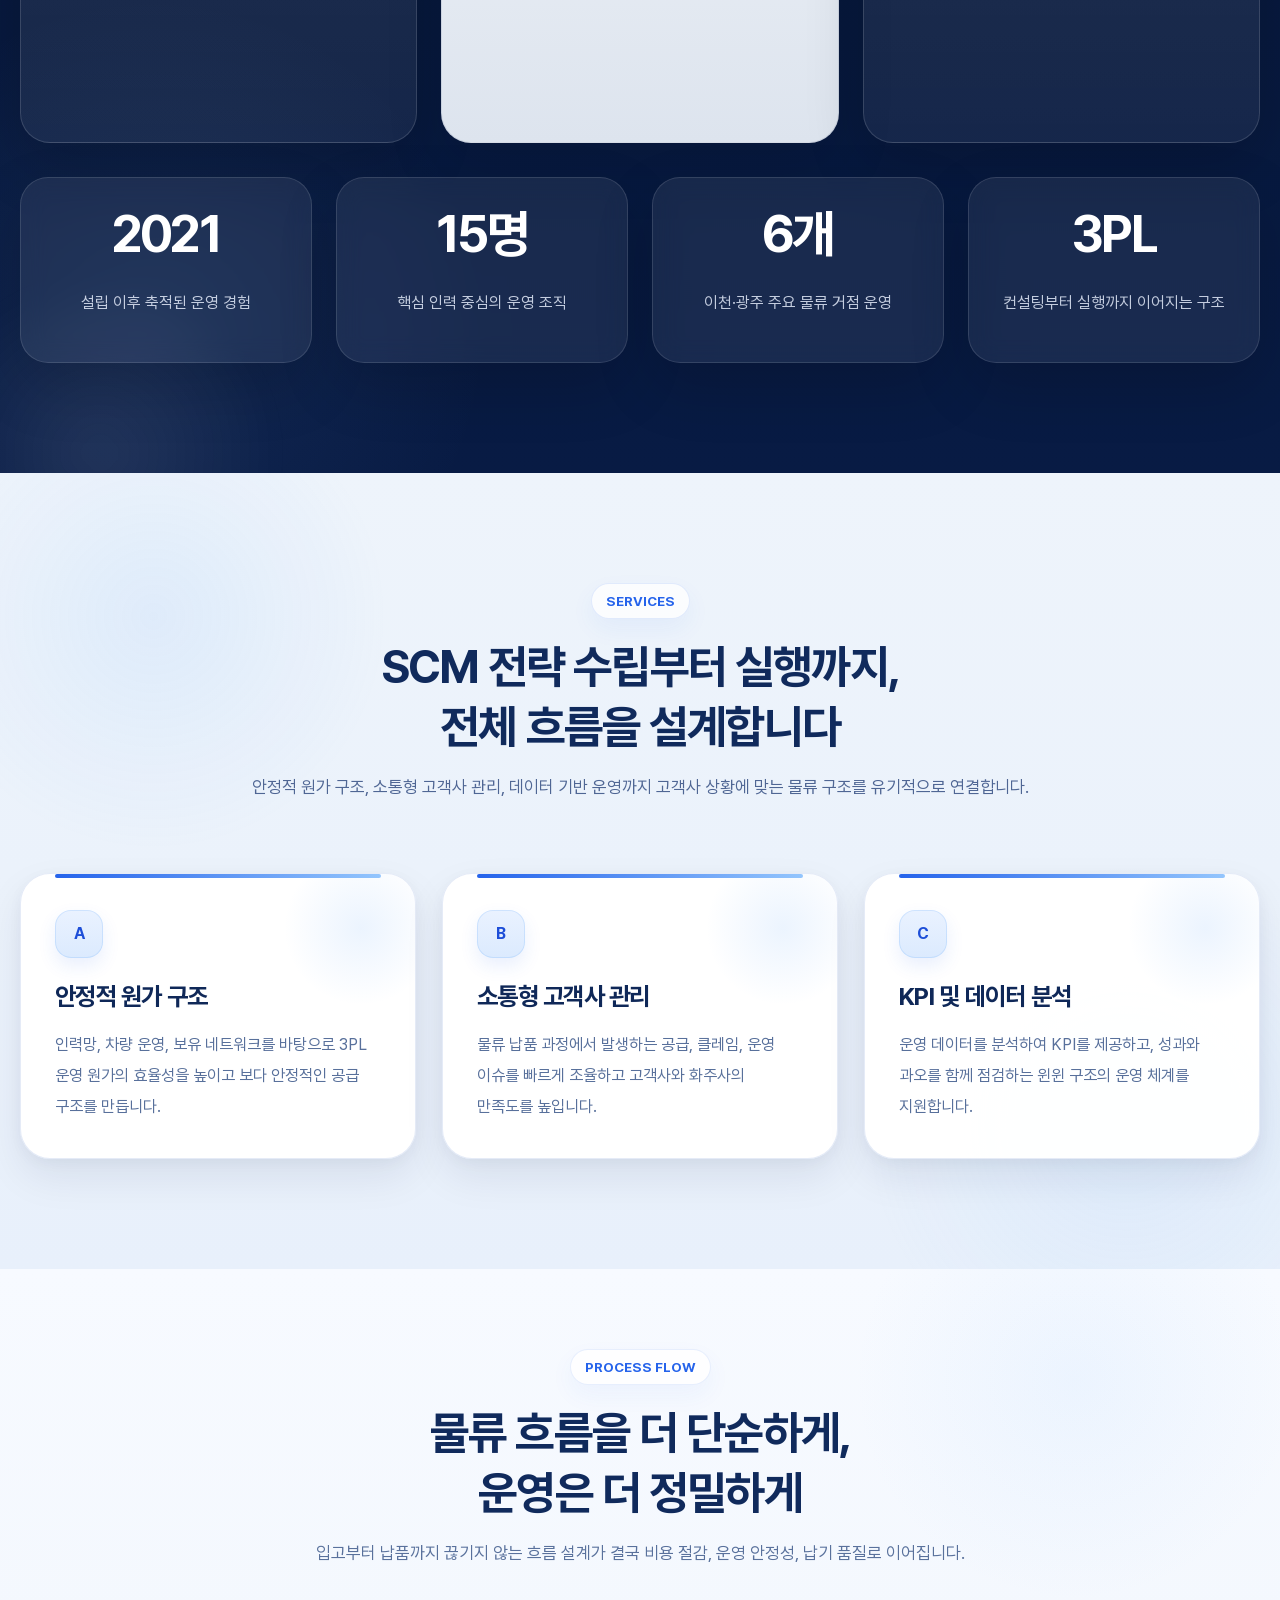
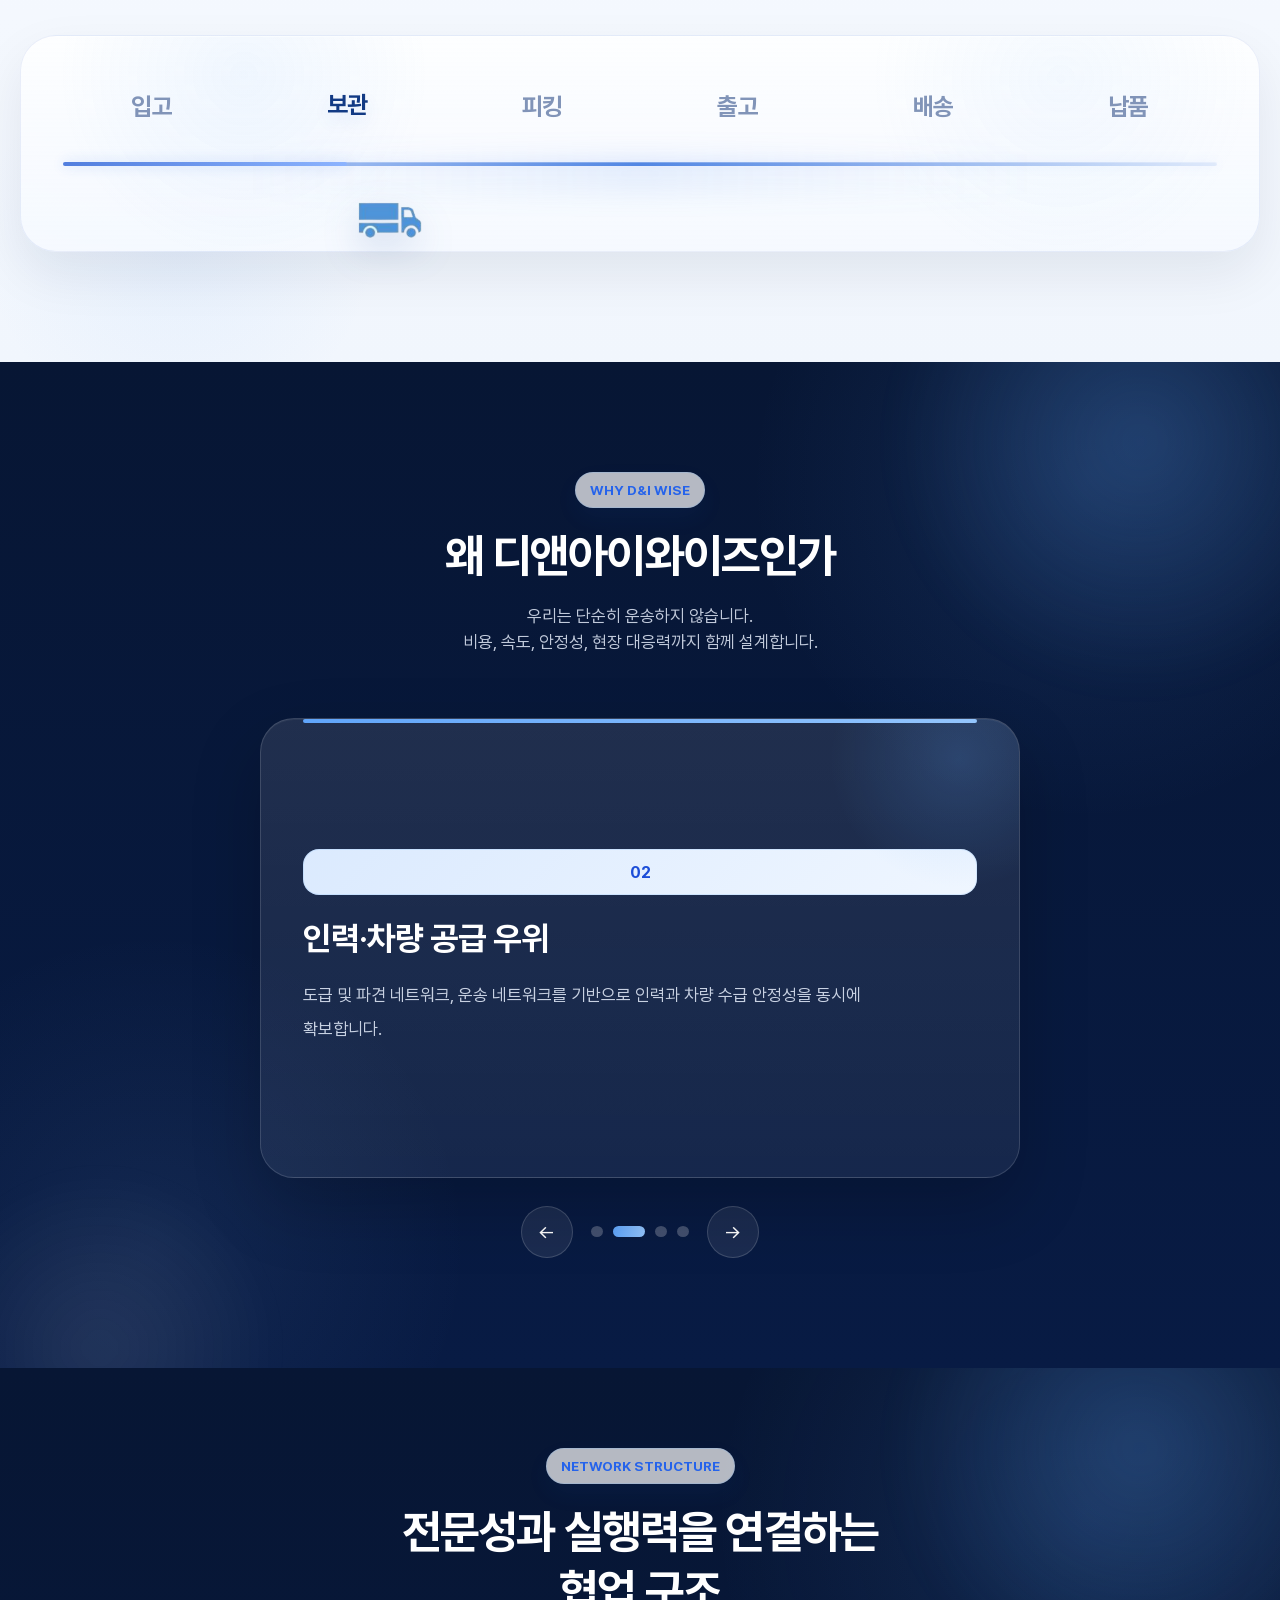
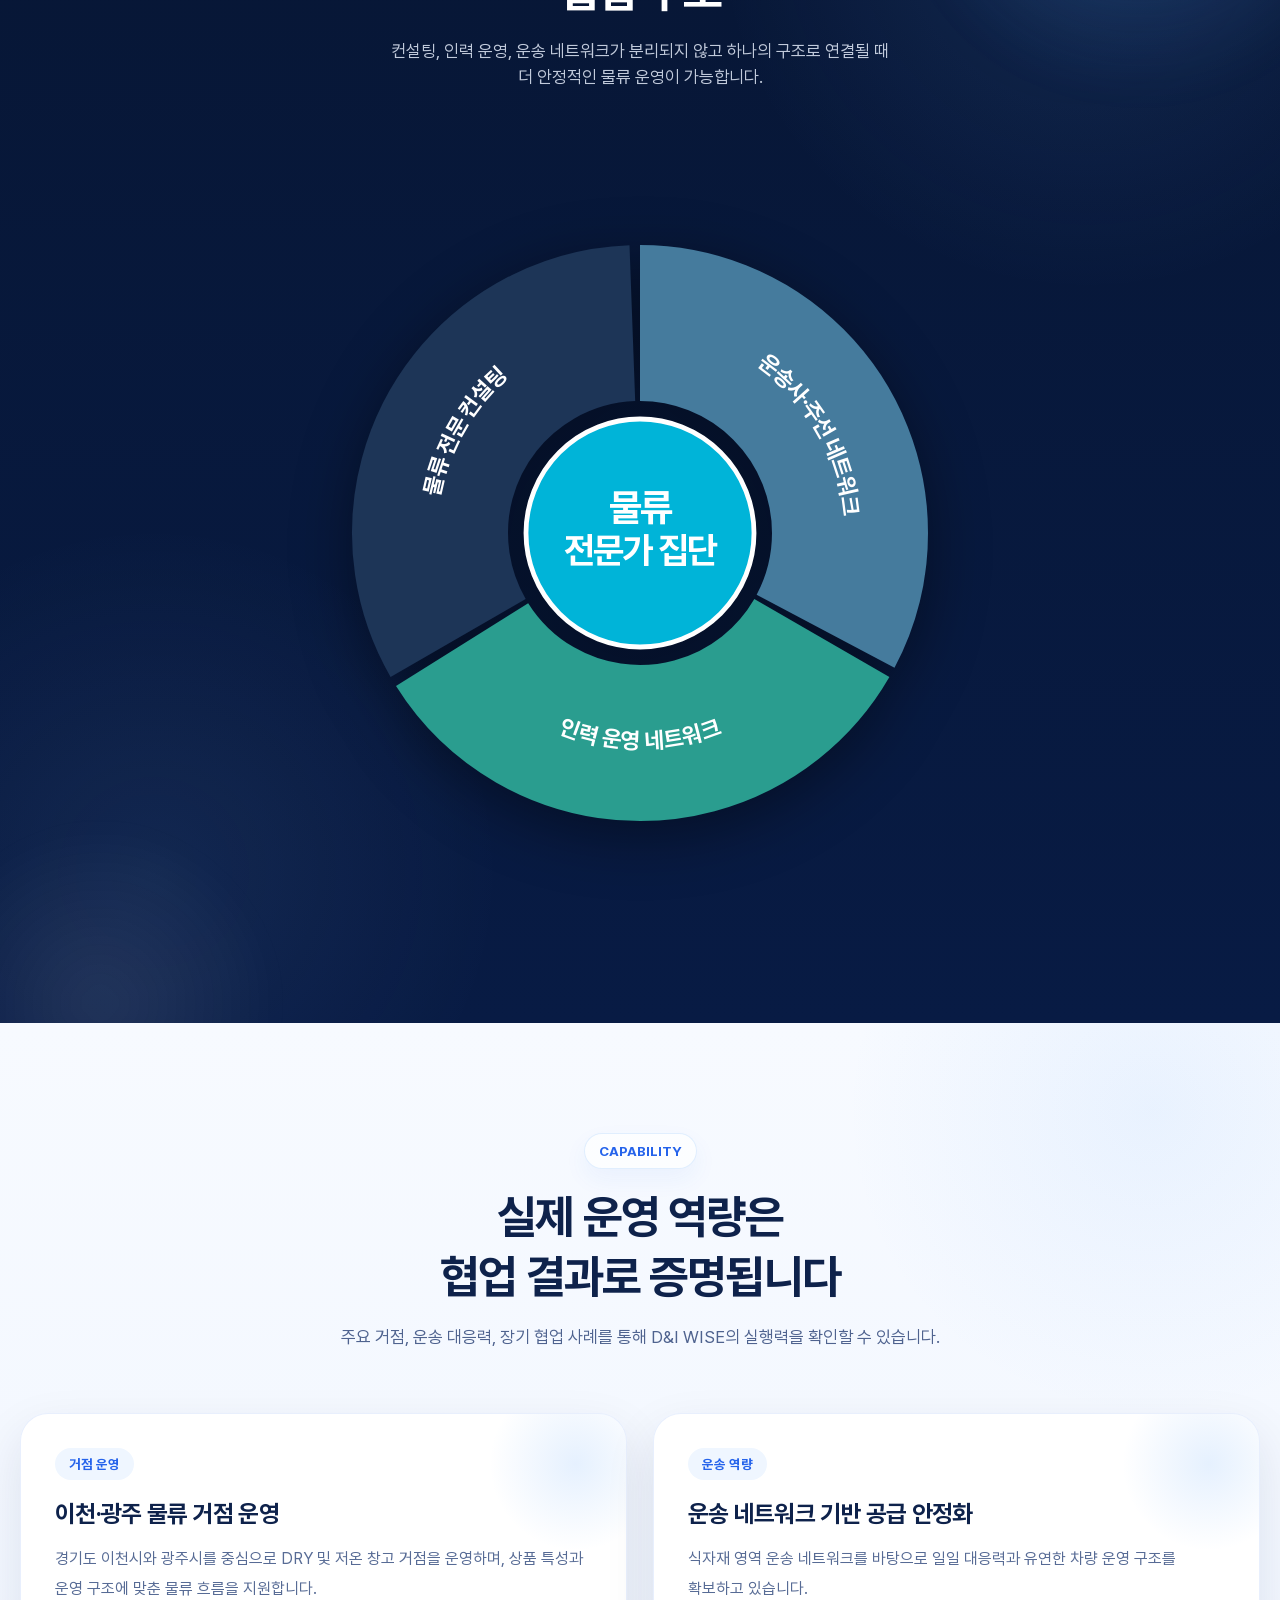
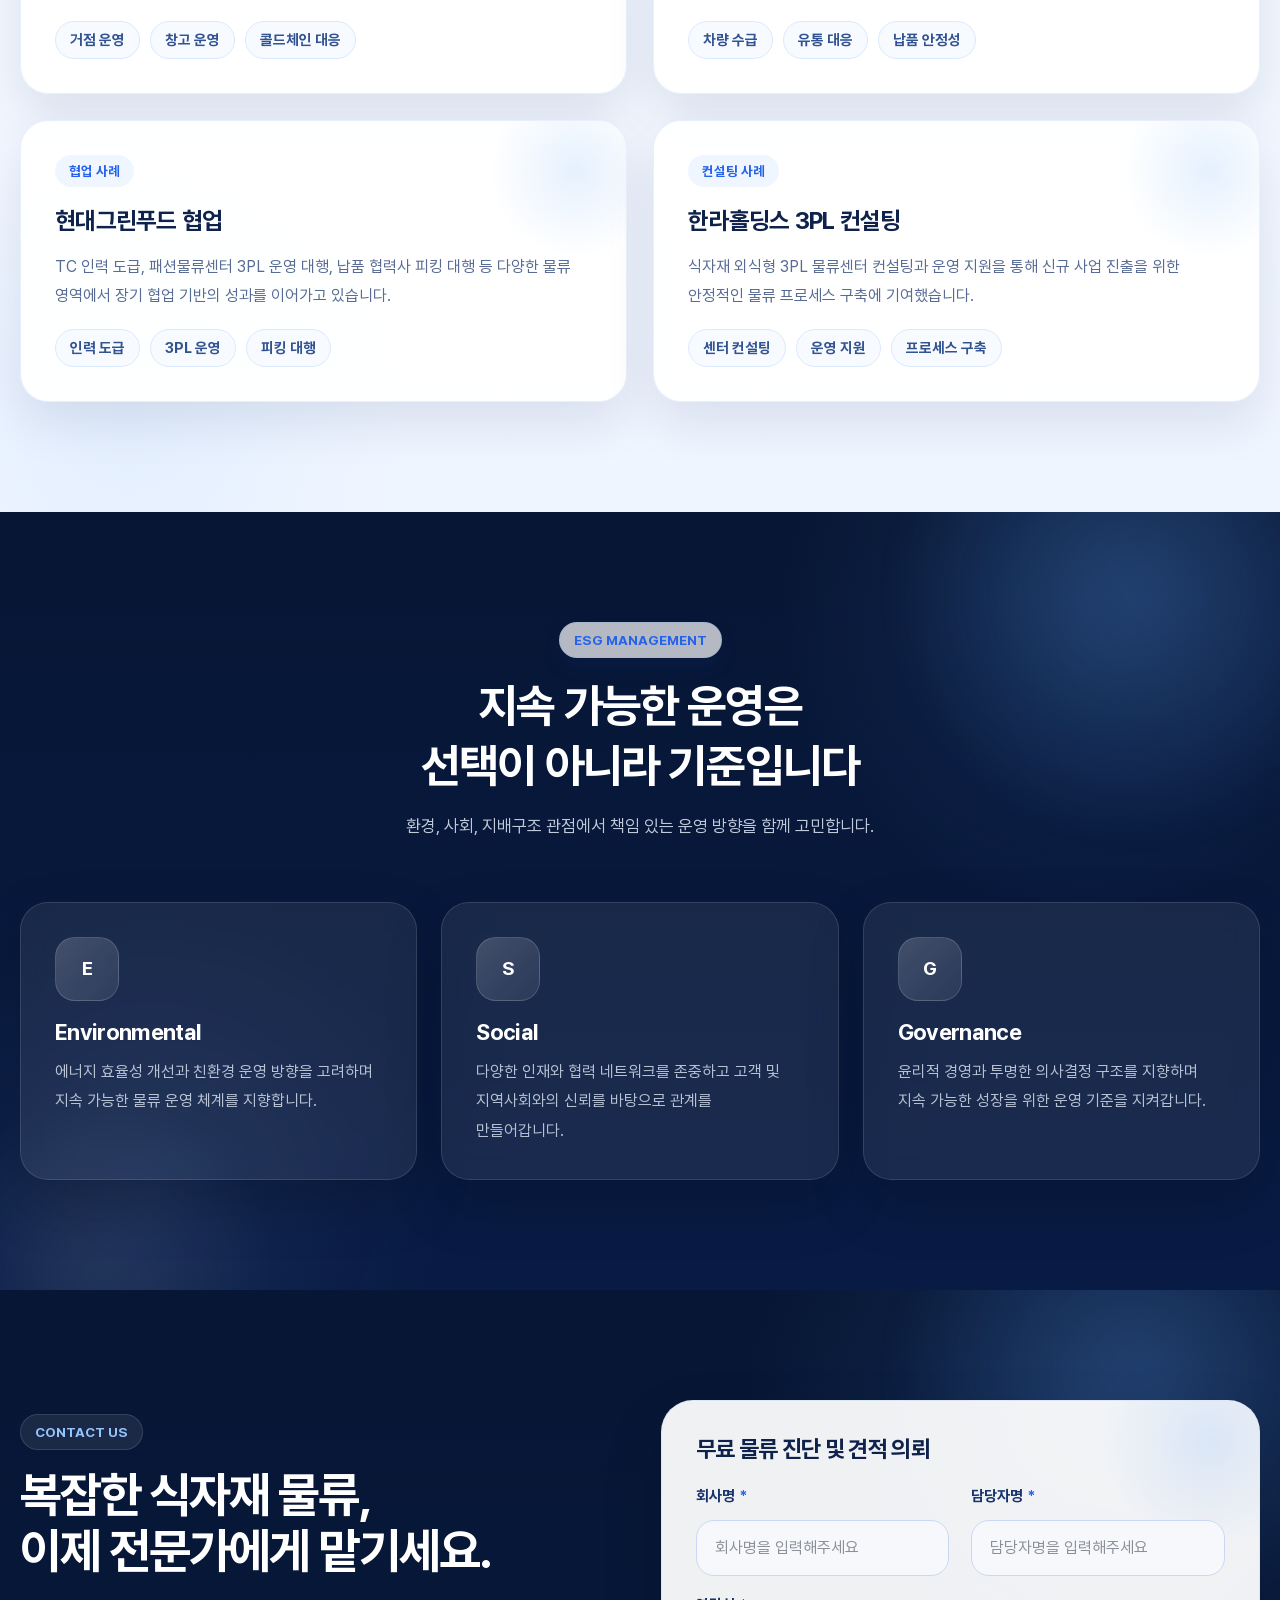
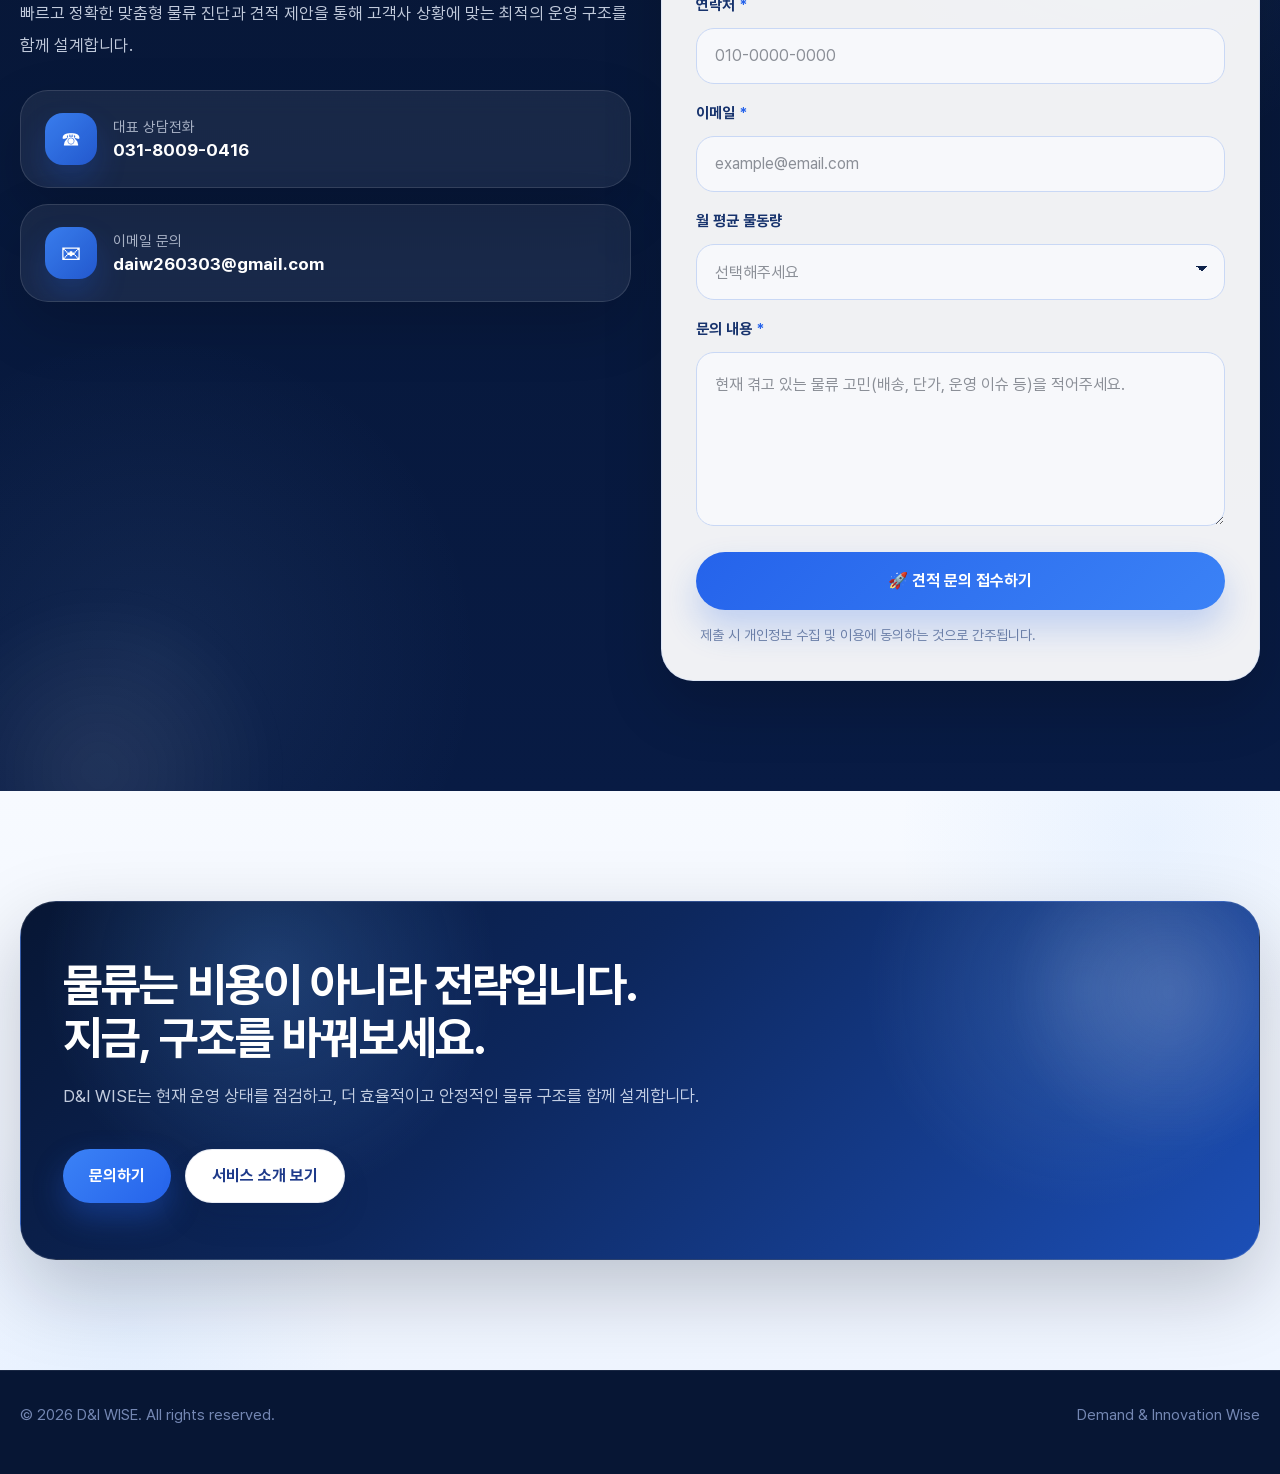
==== commit fe0337de: "헤더 메가메뉴 차별화 포인트 부분 수정" ====
--- a/index.html
+++ b/index.html
@@ -55,8 +55,8 @@
         <!-- 차별화포인트 -->
         <div class="mega-menu-group">
           <a href="differentiation.html" class="mega-menu-title">차별화포인트</a>
-          <a href="differentiation.html#strength" class="mega-sub-link">핵심 강점</a>
-          <a href="differentiation.html#network" class="mega-sub-link">협업 구조</a>
+          <a href="differentiation.html#target" class="mega-sub-link">타깃 시장 및 고객</a>
+          <a href="differentiation.html#strength" class="mega-sub-link">차별화 포인트</a>
         </div>
 
         <!-- 운영역량 -->
--- a/assets/css/style.css
+++ b/assets/css/style.css
@@ -3974,4 +3974,10 @@
   .ring-text { font-size: 14px; }
   .center-title { font-size: 22px; }
   .center-subtitle { font-size: 20px; }
+}
+
+/* 애니메이션 오류로 숨겨진 요소 강제 노출 */
+.network-structure-section .fade-up {
+  opacity: 1 !important;
+  transform: none !important;
 }
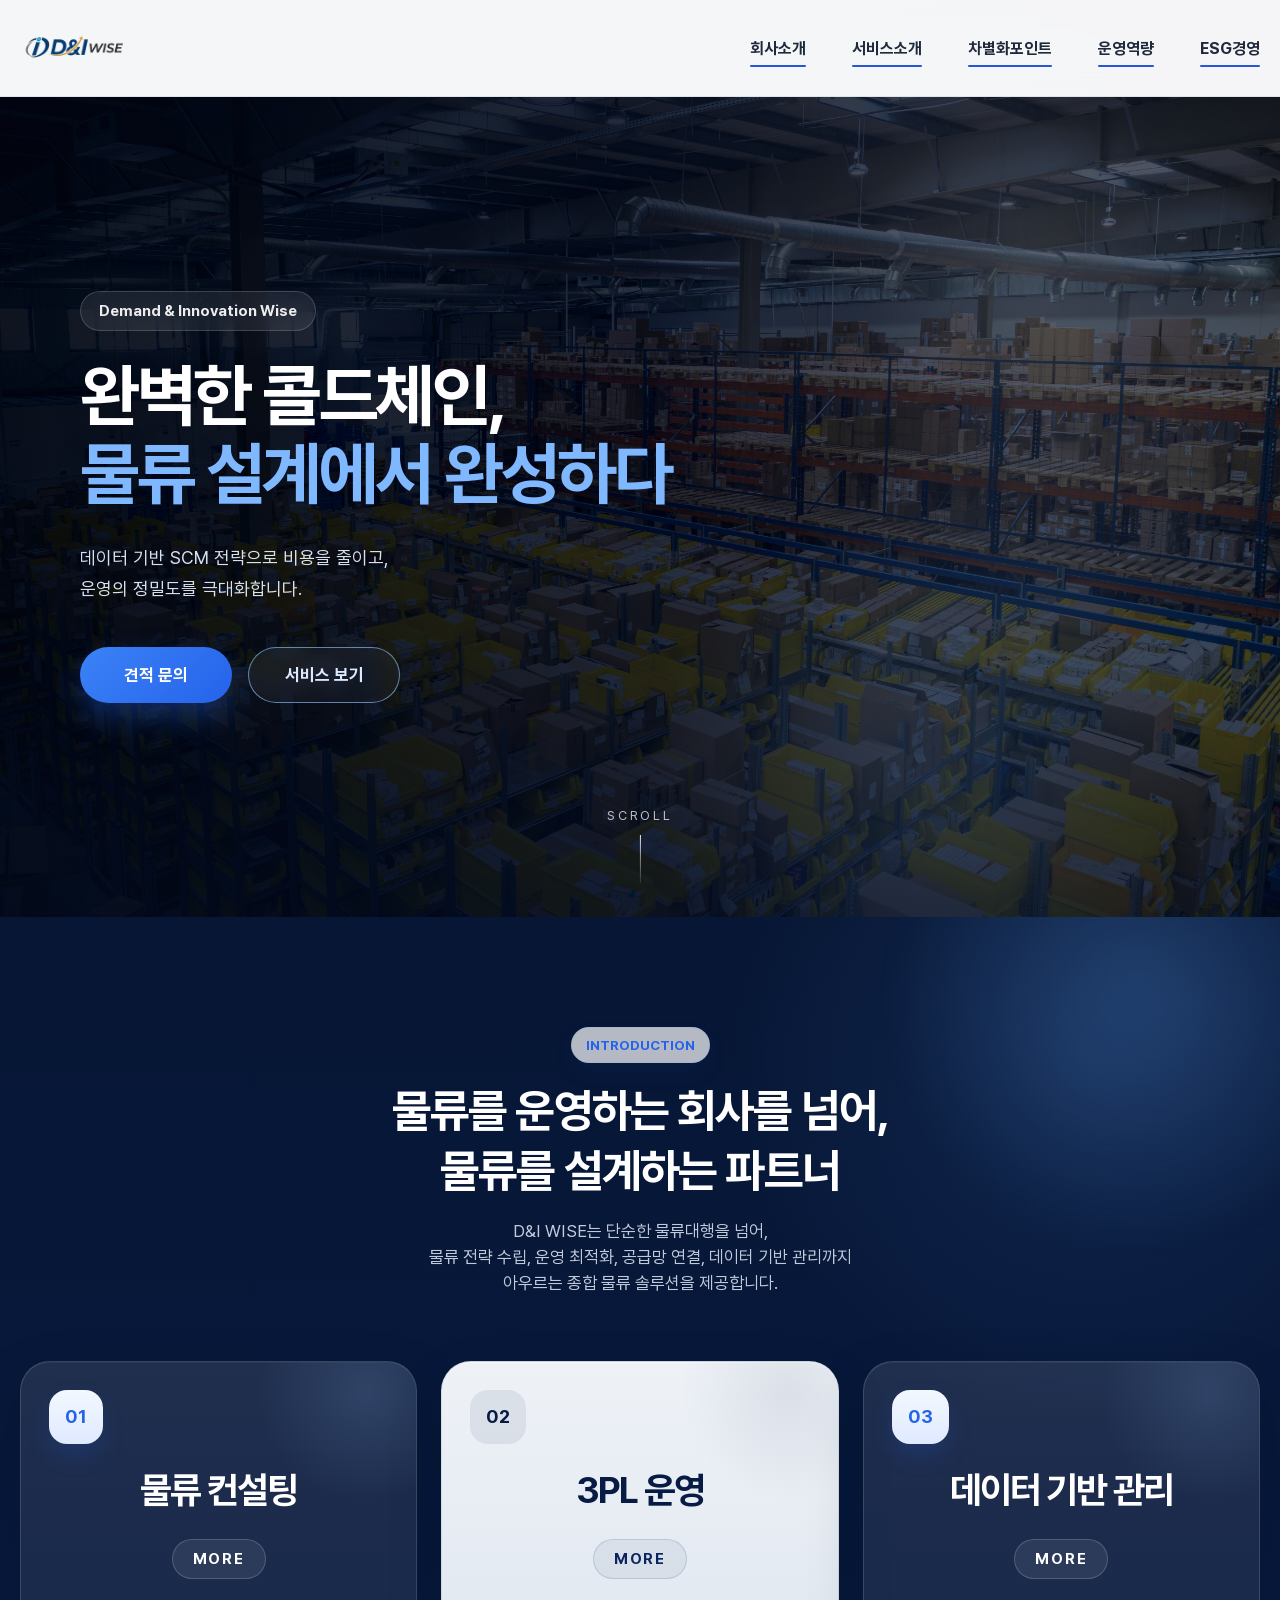
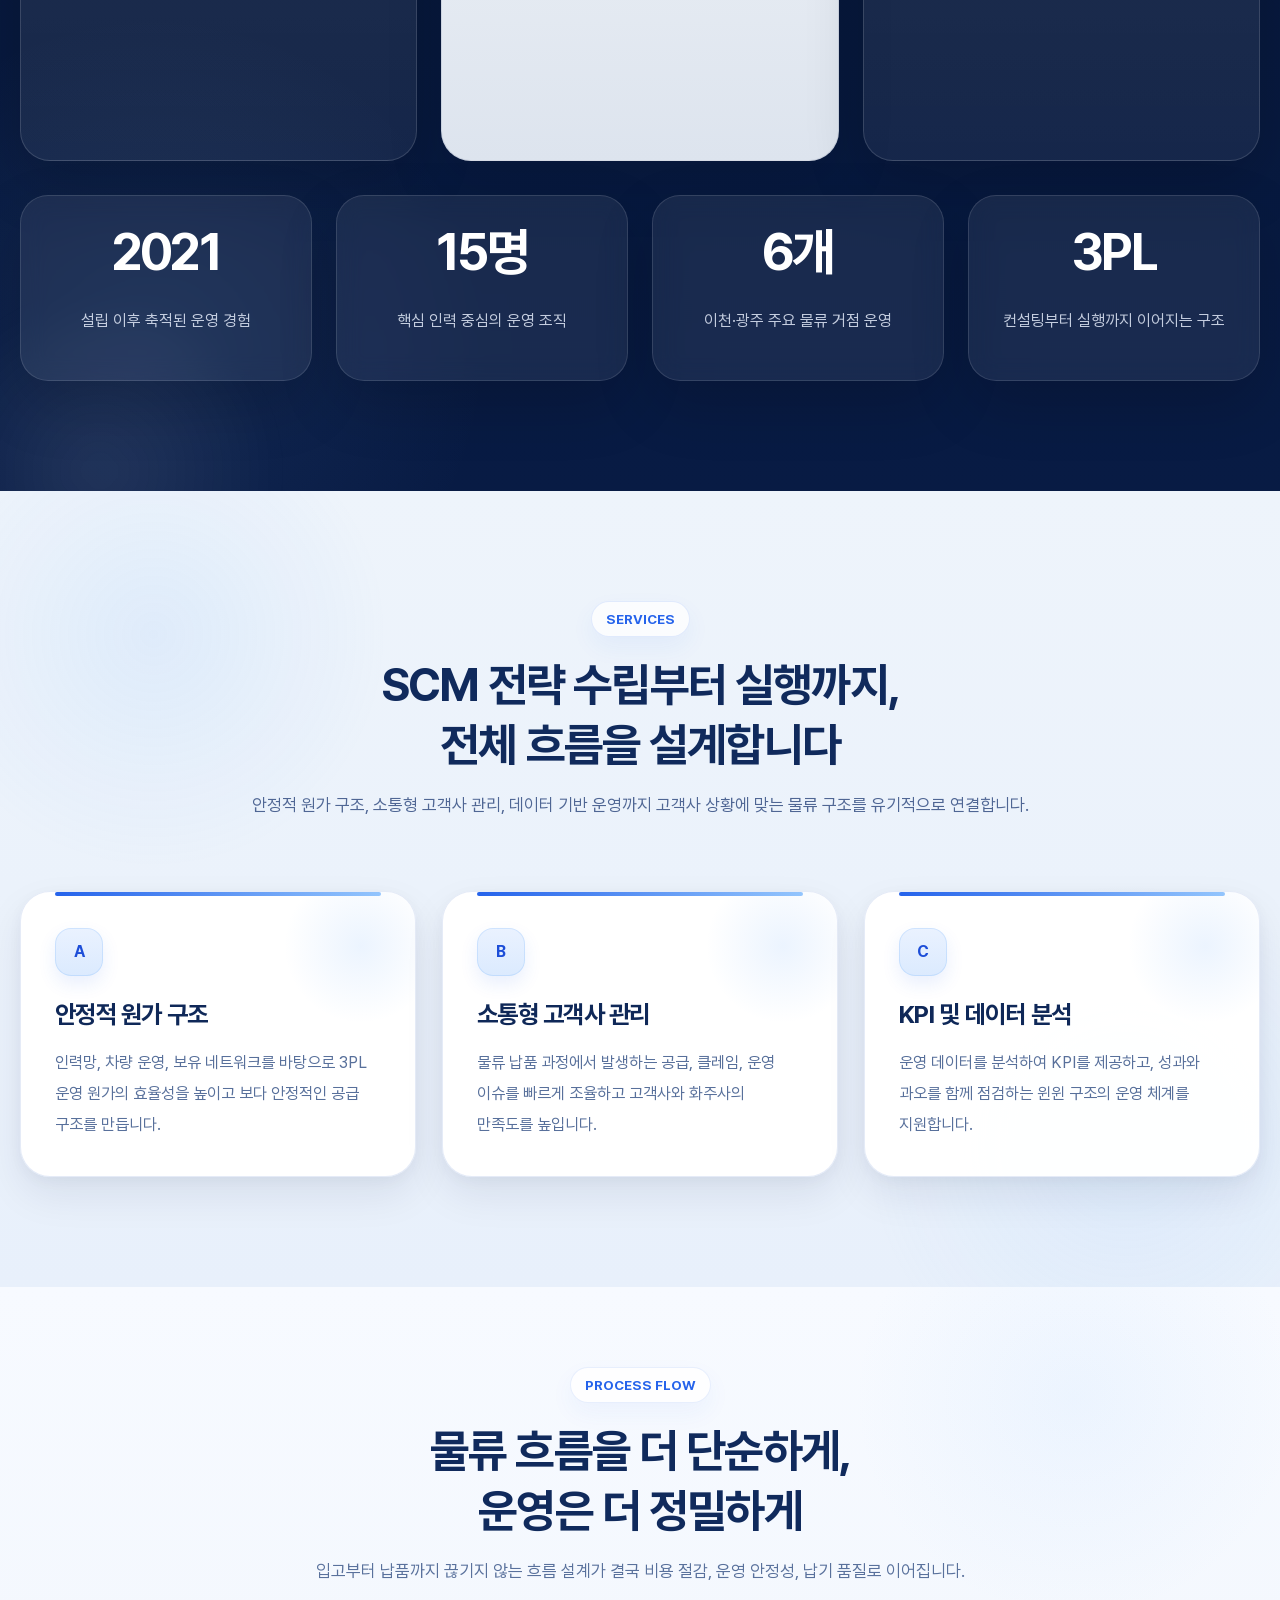
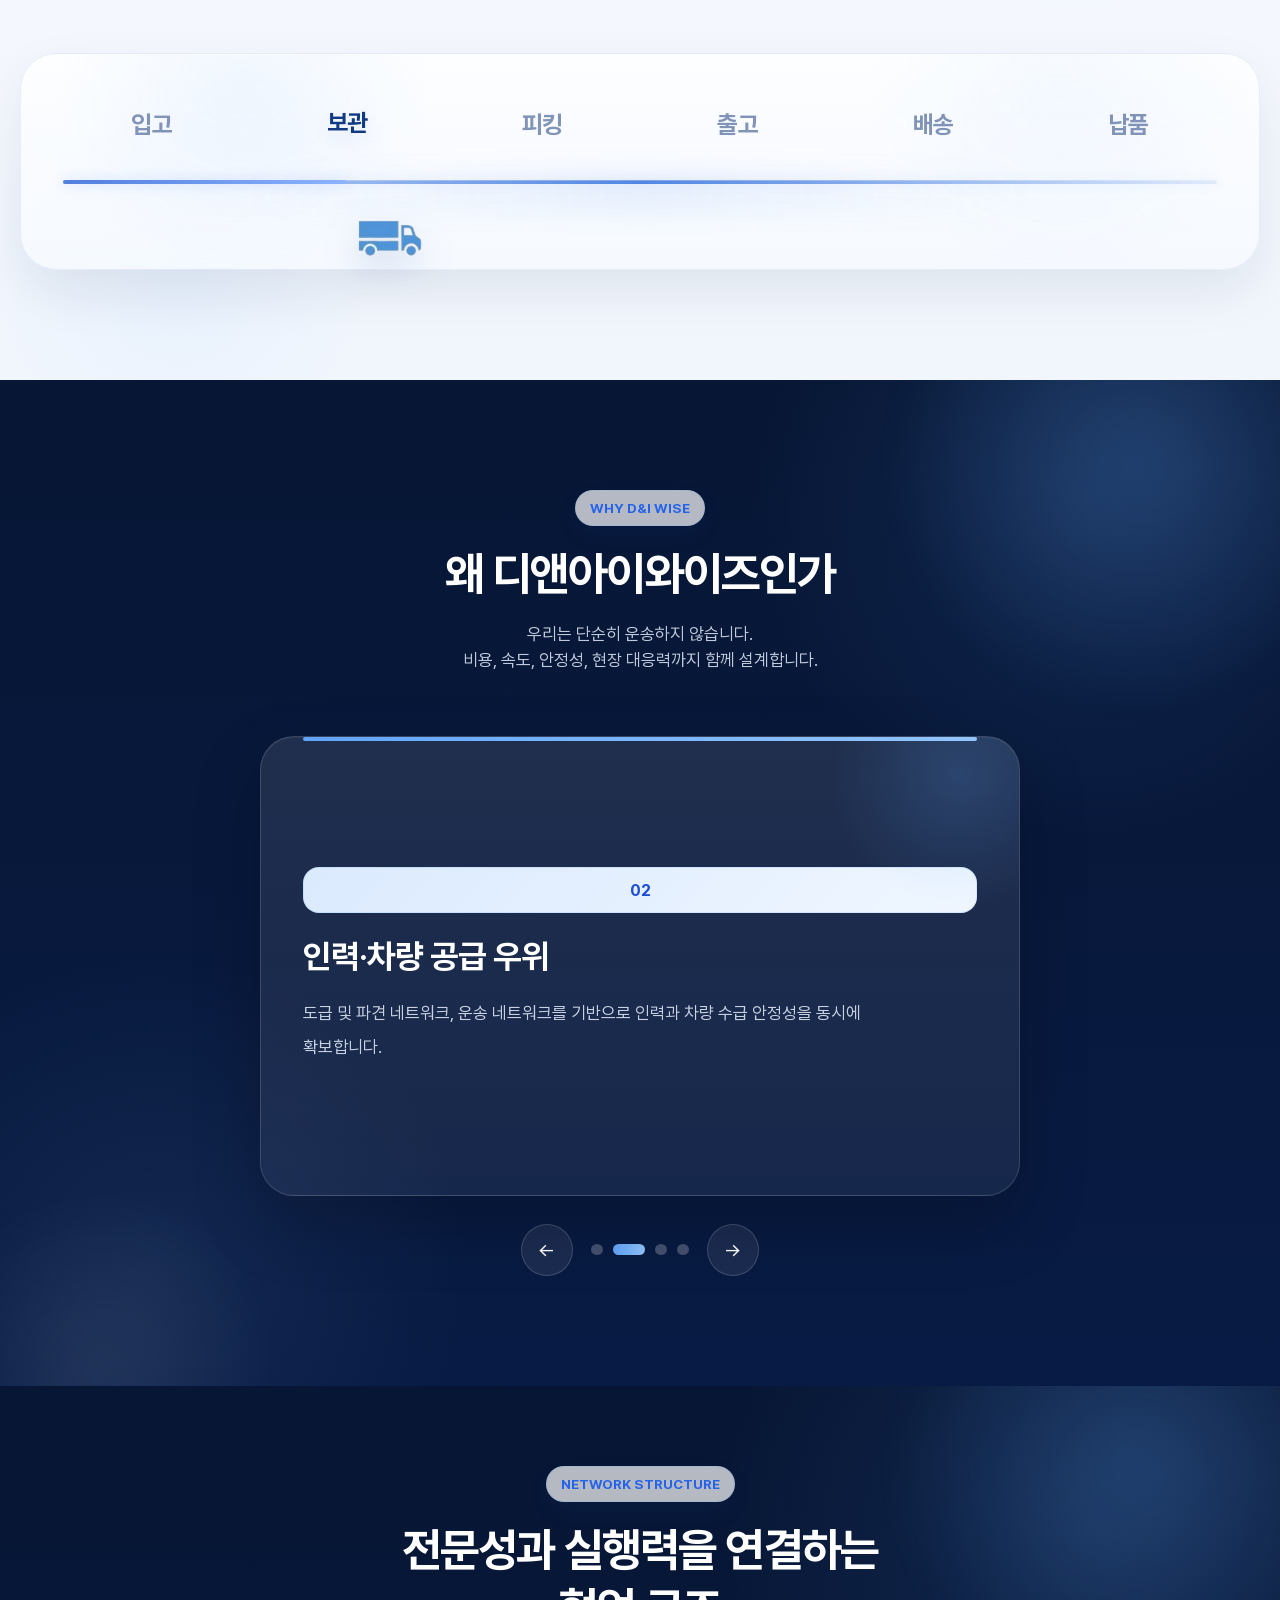
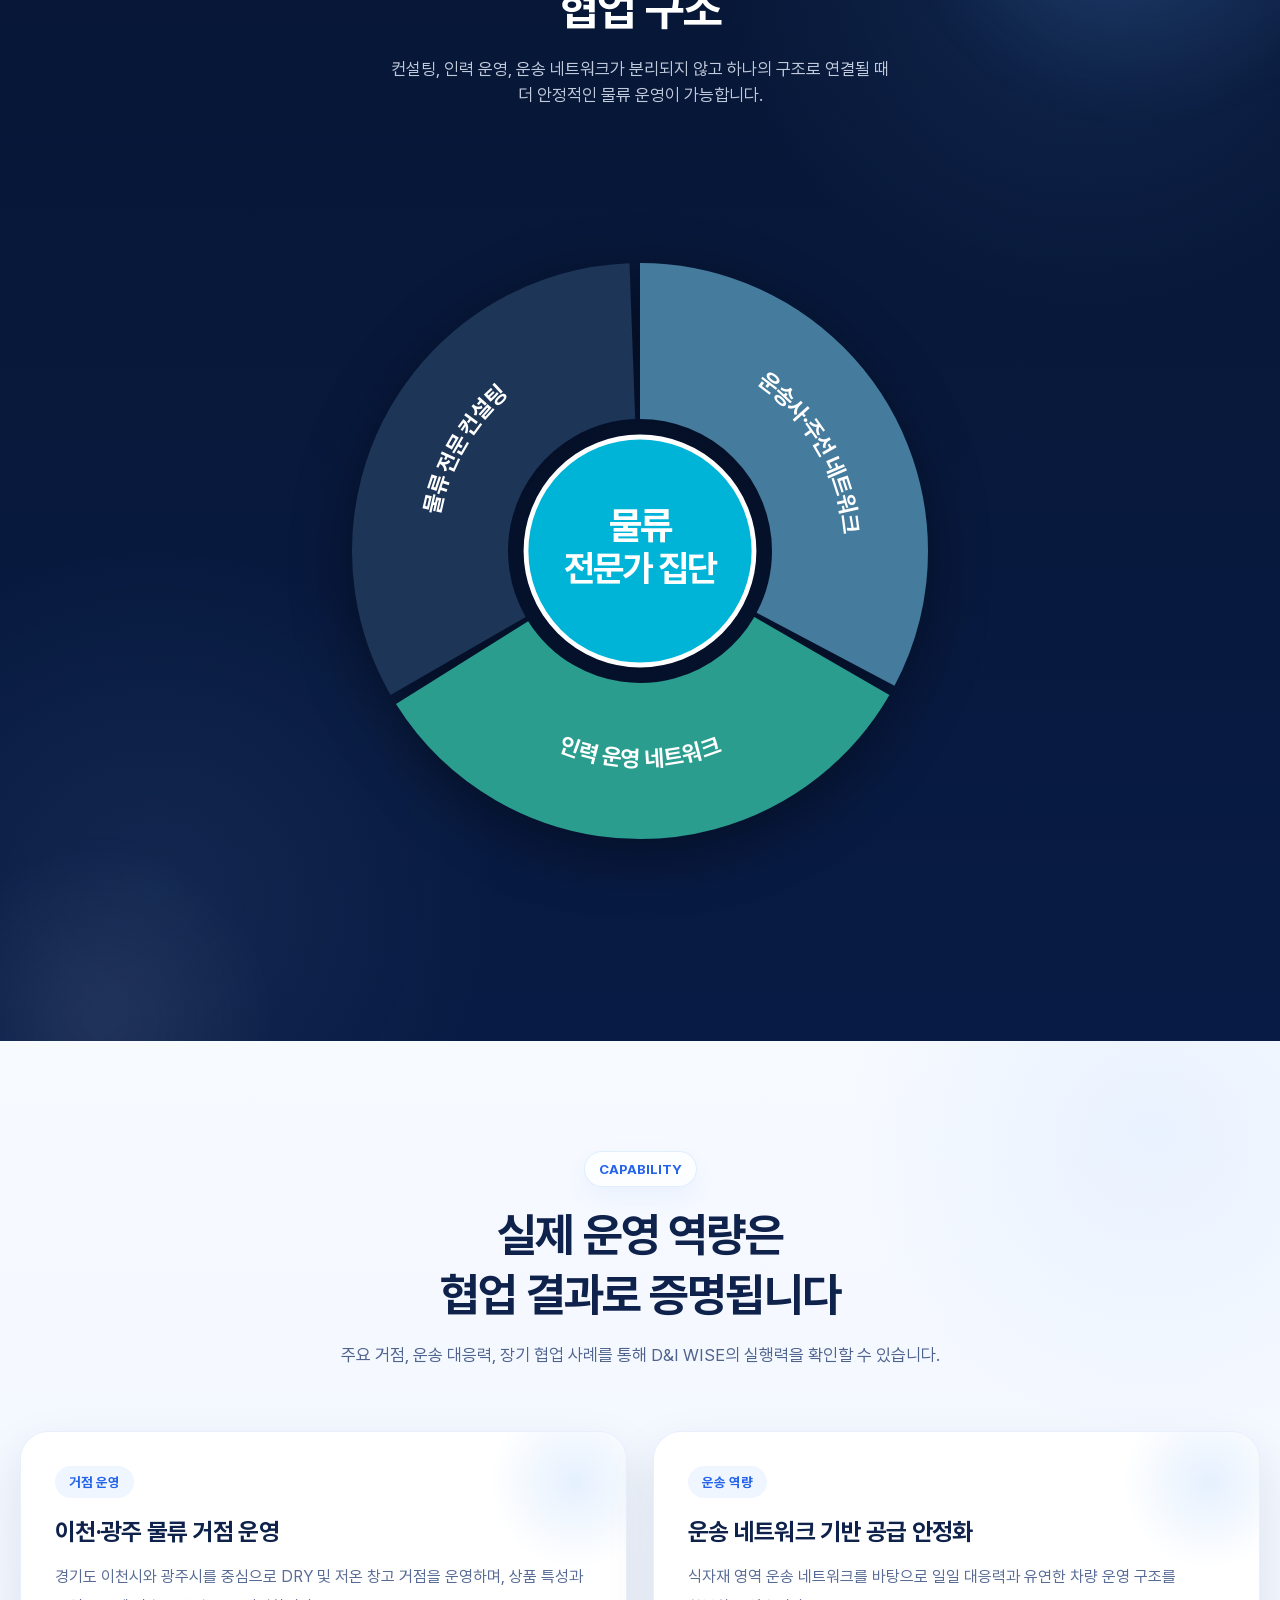
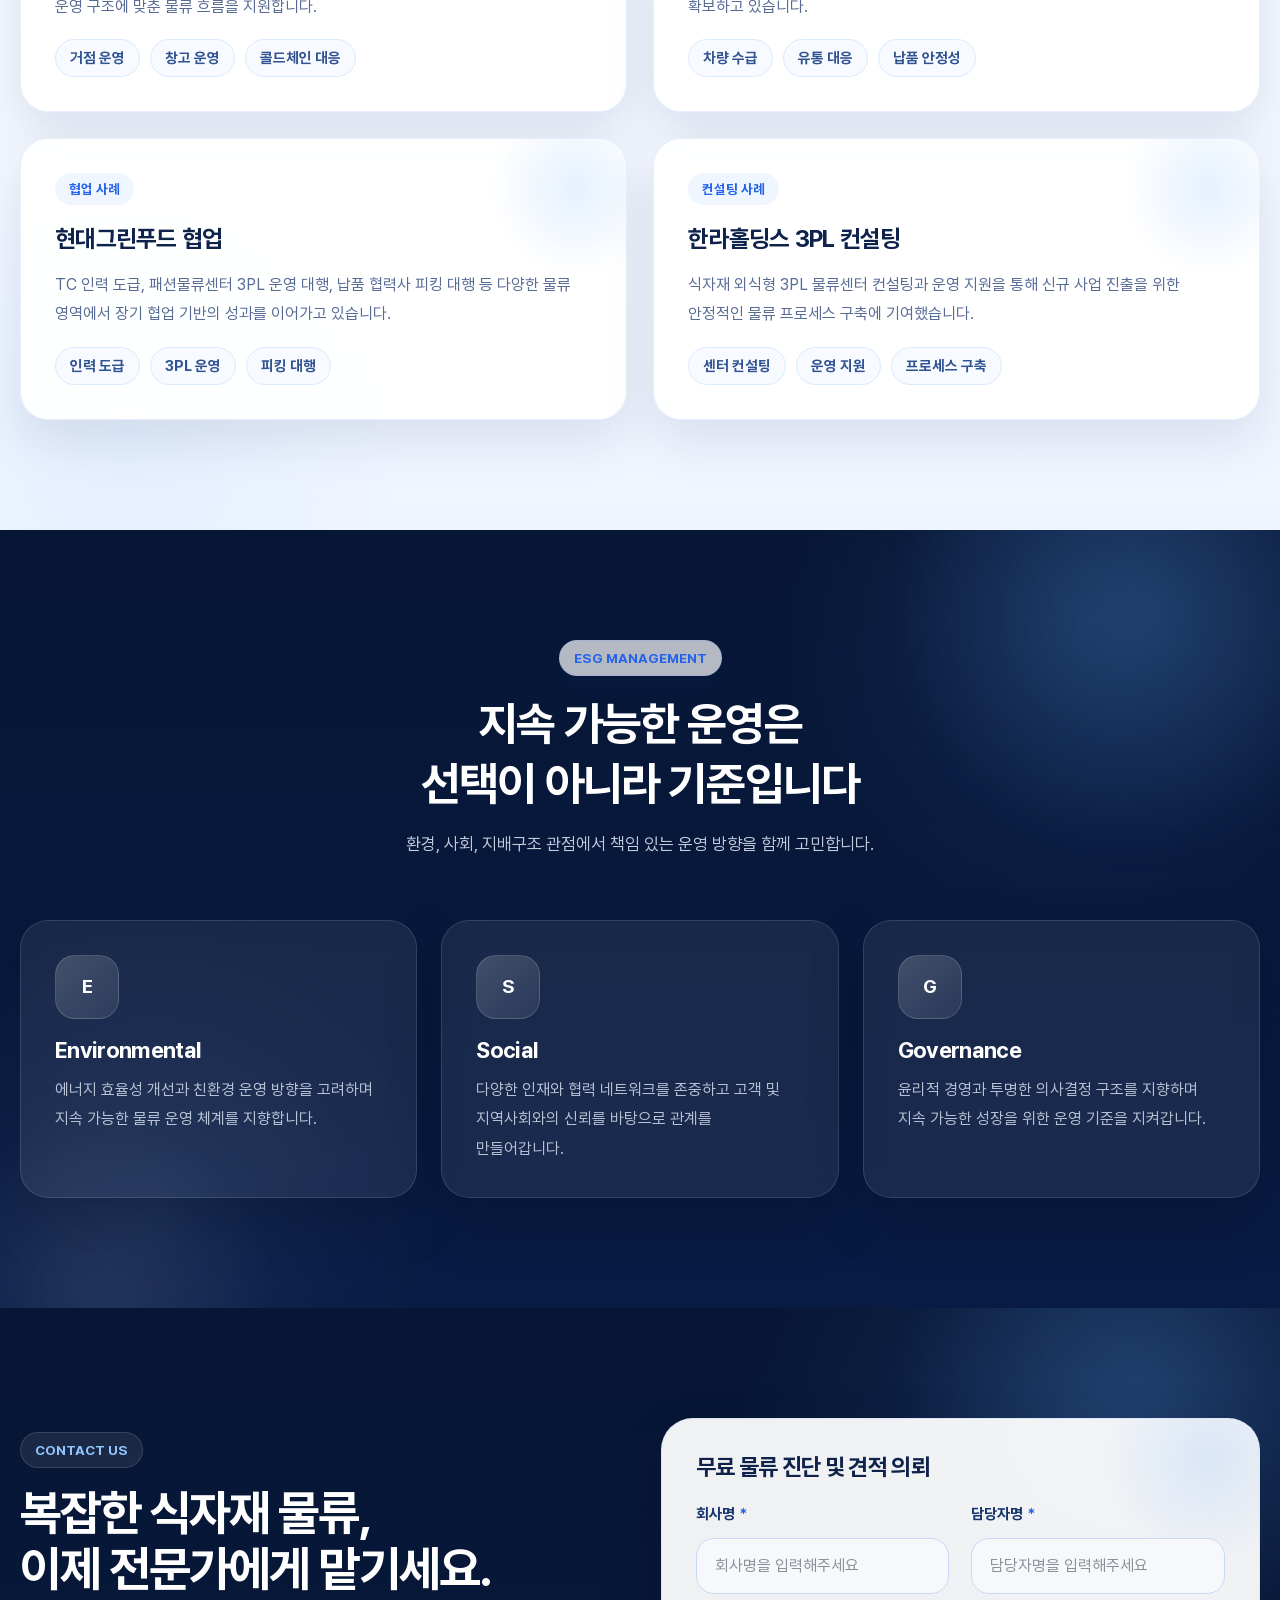
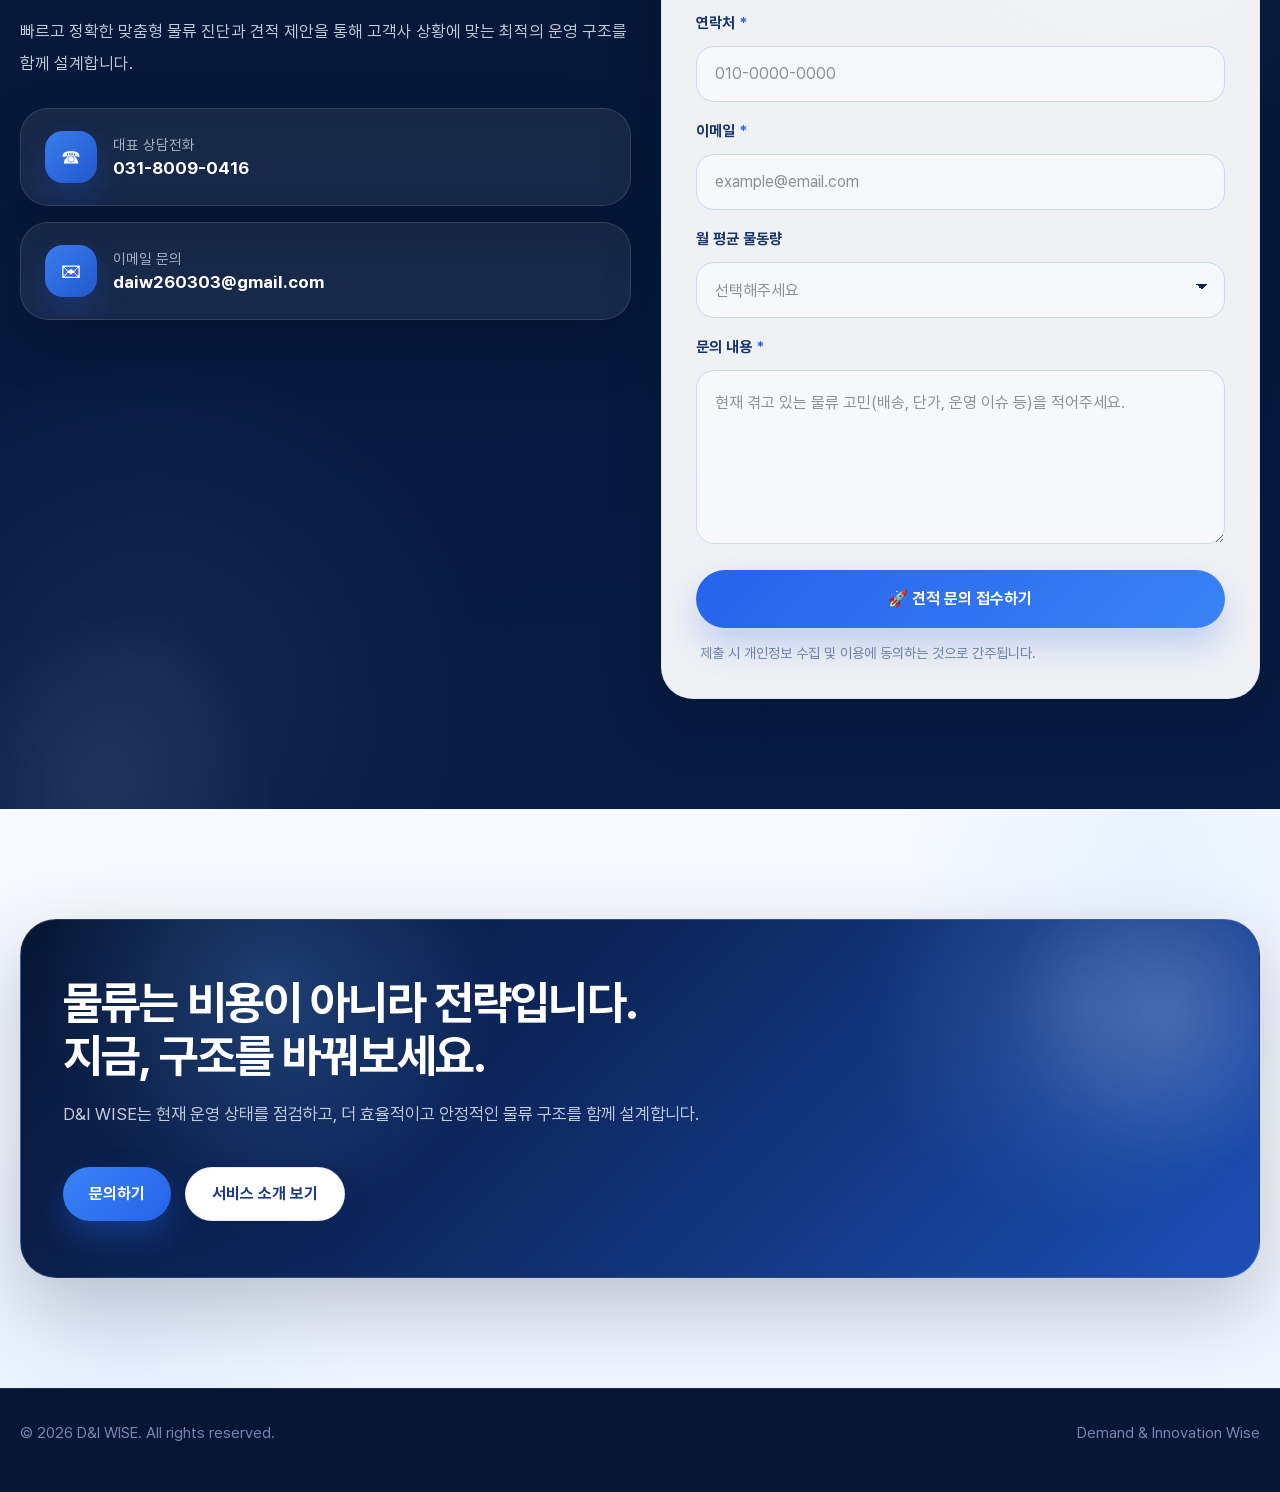
==== commit 4f4c5d31: "헤더 메가메뉴 폰트, 로고 사이즈 키우기 2" ====
--- a/index.html
+++ b/index.html
@@ -101,8 +101,8 @@
       <div class="mobile-menu-group">
         <a href="differentiation.html" class="mobile-main-link">차별화포인트</a>
         <div class="mobile-sub-links">
-          <a href="differentiation.html#strength">핵심 강점</a>
-          <a href="differentiation.html#network">협업 구조</a>
+          <a href="differentiation.html#target" class="mega-sub-link">타깃 시장 및 고객</a>
+          <a href="differentiation.html#strength" class="mega-sub-link">차별화 포인트</a>
         </div>
       </div>
 
--- a/assets/css/style.css
+++ b/assets/css/style.css
@@ -121,8 +121,8 @@
 }
 
 .header-inner {
-  width: var(--container);
-  height: 104px;
+  width: min(1280px, calc(100% - 48px));
+  height: 96px;
   margin: 0 auto;
   display: flex;
   align-items: center;
@@ -130,13 +130,13 @@
 }
 
 .header-logo {
-  display: flex;
+  display: inline-flex;
   align-items: center;
   flex-shrink: 0;
 }
 
 .header-logo img {
-  height: 88px;
+  height: 58px;
   width: auto;
   object-fit: contain;
   display: block;
@@ -145,32 +145,20 @@
 .nav-desktop {
   display: flex;
   align-items: center;
-}
-
-.nav-main {
-  display: flex;
-  align-items: center;
-  gap: 10px;
-  margin: 0;
-  padding: 0;
-  list-style: none;
-}
-
-.nav-main li {
-  list-style: none;
+  gap: 48px;
 }
 
 .nav-link {
+  position: relative;
   display: inline-flex;
   align-items: center;
-  min-height: 52px;
-  padding: 0 18px;
-  color: rgba(15,23,42,0.86);
-  font-size: 1.05rem;
-  font-weight: 700;
-  transition: color .25s ease;
-  position: relative;
+  height: 96px;
+  color: rgba(15,23,42,0.88);
+  font-size: 1.12rem;
+  font-weight: 800;
+  transition: color 0.25s ease;
   text-decoration: none;
+  white-space: nowrap;
 }
 
 .nav-link:hover {
@@ -180,131 +168,231 @@
 .nav-link::after {
   content: "";
   position: absolute;
-  left: 18px;
-  right: 18px;
-  bottom: 10px;
+  left: 0;
+  right: 0;
+  bottom: 24px;
   height: 2px;
   border-radius: 999px;
   background: linear-gradient(90deg, #2563eb, #93c5fd);
-  transform: scaleX(0);
+  transform: scaleX(1);
   transform-origin: center;
-  transition: transform .25s ease;
-}
-
-.header-shell:hover .nav-link::after,
-.header-shell.is-open .nav-link::after {
-  transform: scaleX(1);
-}
-
-/* 전체 서브메뉴 */
-.header-mega-menu {
-  max-height: 0;
-  overflow: hidden;
-  opacity: 0;
-  visibility: hidden;
-  pointer-events: none;
+  opacity: 0.95;
+}
+
+/* Mega Menu */
+.mega-menu {
+  position: absolute;
+  top: 100%;
+  left: 0;
+  width: 100%;
   background: rgba(255,255,255,0.97);
   border-top: 1px solid rgba(148,173,220,0.14);
   box-shadow:
     0 18px 36px rgba(8,27,68,0.10),
     0 6px 16px rgba(8,27,68,0.05);
+  opacity: 0;
+  visibility: hidden;
+  transform: translateY(-8px);
+  pointer-events: none;
   transition:
-    max-height .35s ease,
-    opacity .25s ease,
-    visibility .25s ease;
+    opacity 0.25s ease,
+    visibility 0.25s ease,
+    transform 0.25s ease;
   backdrop-filter: blur(12px);
   -webkit-backdrop-filter: blur(12px);
 }
 
-.header-shell:hover .header-mega-menu,
-.header-shell.is-open .header-mega-menu {
-  max-height: 420px;
+.header-shell:hover .mega-menu,
+.header-shell.is-open .mega-menu {
   opacity: 1;
   visibility: visible;
+  transform: translateY(0);
   pointer-events: auto;
 }
 
-.header-mega-inner {
-  width: var(--container);
+.mega-menu-inner {
+  width: min(1280px, calc(100% - 48px));
   margin: 0 auto;
-  padding: 28px 0 32px;
+  padding: 32px 0 36px;
+}
+
+.mega-menu-grid {
   display: grid;
   grid-template-columns: repeat(5, minmax(0, 1fr));
-  gap: 28px;
-}
-
-.mega-col h4 {
-  margin: 0 0 14px;
+  gap: 34px;
+}
+
+.mega-menu-group {
+  display: flex;
+  flex-direction: column;
+  align-items: flex-start;
+}
+
+.mega-menu-title {
+  display: inline-block;
+  margin-bottom: 16px;
+  padding-bottom: 6px;
   color: #0f2858;
+  font-size: 1.1rem;
+  font-weight: 800;
+  line-height: 1.35;
+  letter-spacing: -0.02em;
+  text-decoration: none;
+  border-bottom: 2px solid #0f2858;
+  transition: color 0.2s ease, border-color 0.2s ease;
+}
+
+.mega-menu-title:hover {
+  color: #1d4ed8;
+  border-bottom-color: #1d4ed8;
+}
+
+.mega-sub-link {
+  display: block;
+  padding: 8px 0;
+  color: #17336d;
   font-size: 1rem;
-  font-weight: 800;
-  letter-spacing: -0.02em;
-}
-
-.mega-col a {
-  display: block;
-  padding: 10px 0;
-  color: #17336d;
-  font-size: 0.95rem;
   font-weight: 600;
+  line-height: 1.55;
   text-decoration: none;
-  transition: color .2s ease, transform .2s ease;
   white-space: nowrap;
-}
-
-.mega-col a:hover {
+  transition: color 0.2s ease, transform 0.2s ease;
+}
+
+.mega-sub-link:hover {
   color: #1d4ed8;
   transform: translateX(2px);
 }
 
-/* 반응형 */
+/* Mobile Toggle */
+.nav-toggle {
+  display: none;
+  width: 44px;
+  height: 44px;
+  padding: 0;
+  border: 0;
+  background: transparent;
+  cursor: pointer;
+  flex-direction: column;
+  justify-content: center;
+  gap: 6px;
+}
+
+.nav-toggle span {
+  display: block;
+  width: 24px;
+  height: 2px;
+  background: #0f172a;
+  margin: 0 auto;
+  border-radius: 999px;
+  transition: all 0.3s ease;
+}
+
+/* Mobile Menu */
+.mobile-menu {
+  display: none;
+  border-top: 1px solid rgba(15, 23, 42, 0.08);
+  background: #ffffff;
+}
+
+.mobile-menu-inner {
+  width: min(100%, calc(100% - 32px));
+  margin: 0 auto;
+  padding: 14px 0 24px;
+}
+
+.mobile-menu-group + .mobile-menu-group {
+  border-top: 1px solid rgba(15, 23, 42, 0.08);
+  margin-top: 16px;
+  padding-top: 16px;
+}
+
+.mobile-main-link {
+  display: inline-block;
+  font-size: 1.04rem;
+  font-weight: 800;
+  color: #123a7d;
+  text-decoration: none;
+  padding-bottom: 6px;
+  border-bottom: 2px solid #123a7d;
+  margin-bottom: 12px;
+}
+
+.mobile-sub-links {
+  display: flex;
+  flex-direction: column;
+  gap: 10px;
+  margin-top: 10px;
+}
+
+.mobile-sub-links a {
+  font-size: 0.98rem;
+  font-weight: 600;
+  color: #334155;
+  text-decoration: none;
+}
+
+.mobile-sub-links a:hover {
+  color: #1d4ed8;
+}
+
+/* Responsive */
 @media (max-width: 1180px) {
   .header-inner,
-  .header-mega-inner {
+  .mega-menu-inner {
     width: calc(100% - 40px);
   }
 
-  .header-mega-inner {
+  .mega-menu-grid {
     grid-template-columns: repeat(3, minmax(0, 1fr));
     gap: 24px;
   }
-}
-
-@media (max-width: 768px) {
+
+  .nav-desktop {
+    gap: 32px;
+  }
+
+  .nav-link {
+    font-size: 1.04rem;
+  }
+}
+
+@media (max-width: 920px) {
+  .nav-desktop,
+  .mega-menu {
+    display: none;
+  }
+
+  .nav-toggle {
+    display: flex;
+  }
+
+  .header-shell.mobile-open .mobile-menu {
+    display: block;
+  }
+
   .header-inner {
     width: calc(100% - 32px);
-    height: auto;
-    padding: 14px 0;
-    flex-direction: column;
-    align-items: flex-start;
-    gap: 12px;
+    height: 82px;
   }
 
   .header-logo img {
-    height: 58px;
-  }
-
-  .nav-desktop {
-    width: 100%;
-    overflow-x: auto;
-  }
-
-  .nav-main {
-    gap: 2px;
-    min-width: max-content;
-  }
-
-  .nav-link {
-    min-height: 44px;
-    padding: 0 12px;
-    font-size: 0.96rem;
-  }
-
-  .header-mega-inner {
+    height: 48px;
+  }
+}
+
+@media (max-width: 768px) {
+  .mobile-menu-inner {
     width: calc(100% - 32px);
-    grid-template-columns: 1fr;
-    gap: 18px;
-    padding: 20px 0 24px;
+    padding: 18px 0 24px;
+  }
+
+  .mobile-main-link {
+    font-size: 1rem;
+  }
+
+  .mobile-sub-links a {
+    font-size: 0.95rem;
   }
 }
 
@@ -3450,7 +3538,8 @@
 }
 
 .header-inner {
-  width: min(1280px, calc(100% - 48px));
+  width: calc(100% - 40px);
+  min-height: 96px;
   height: 78px;
   margin: 0 auto;
   display: flex;
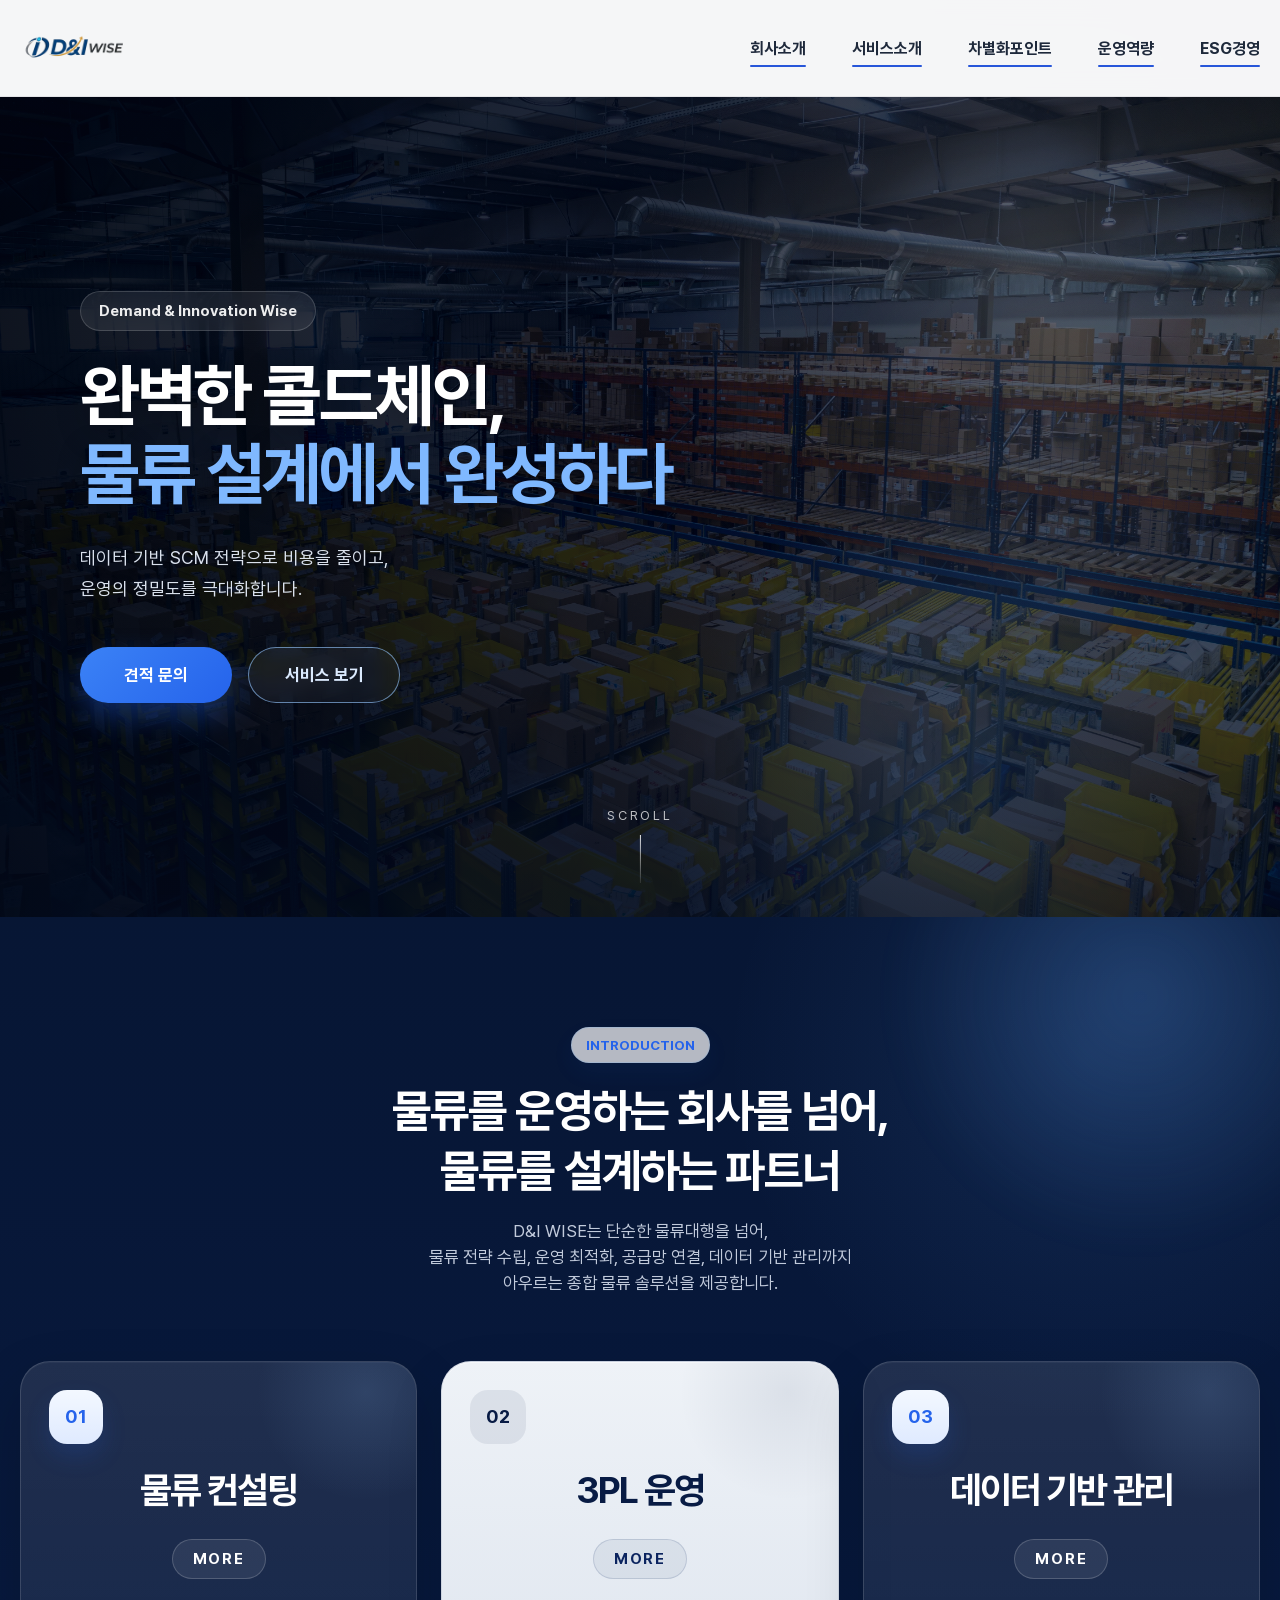
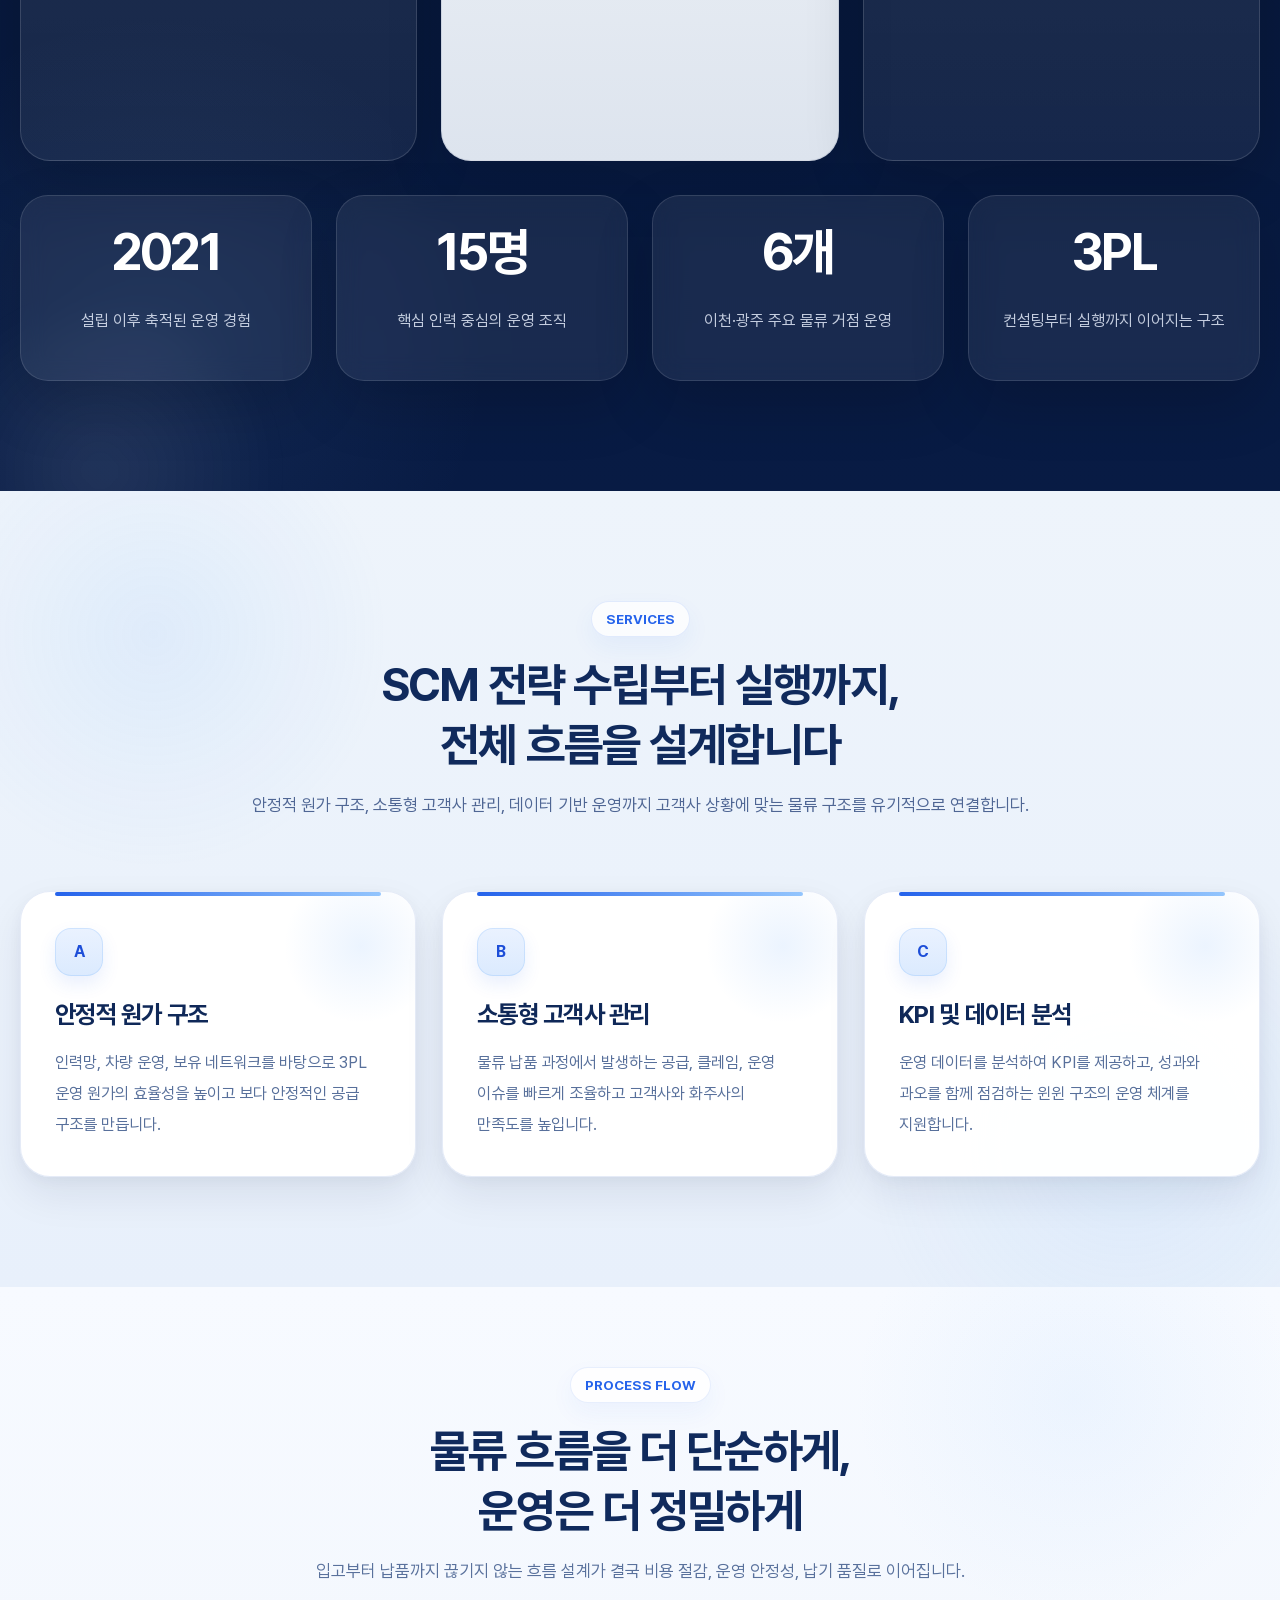
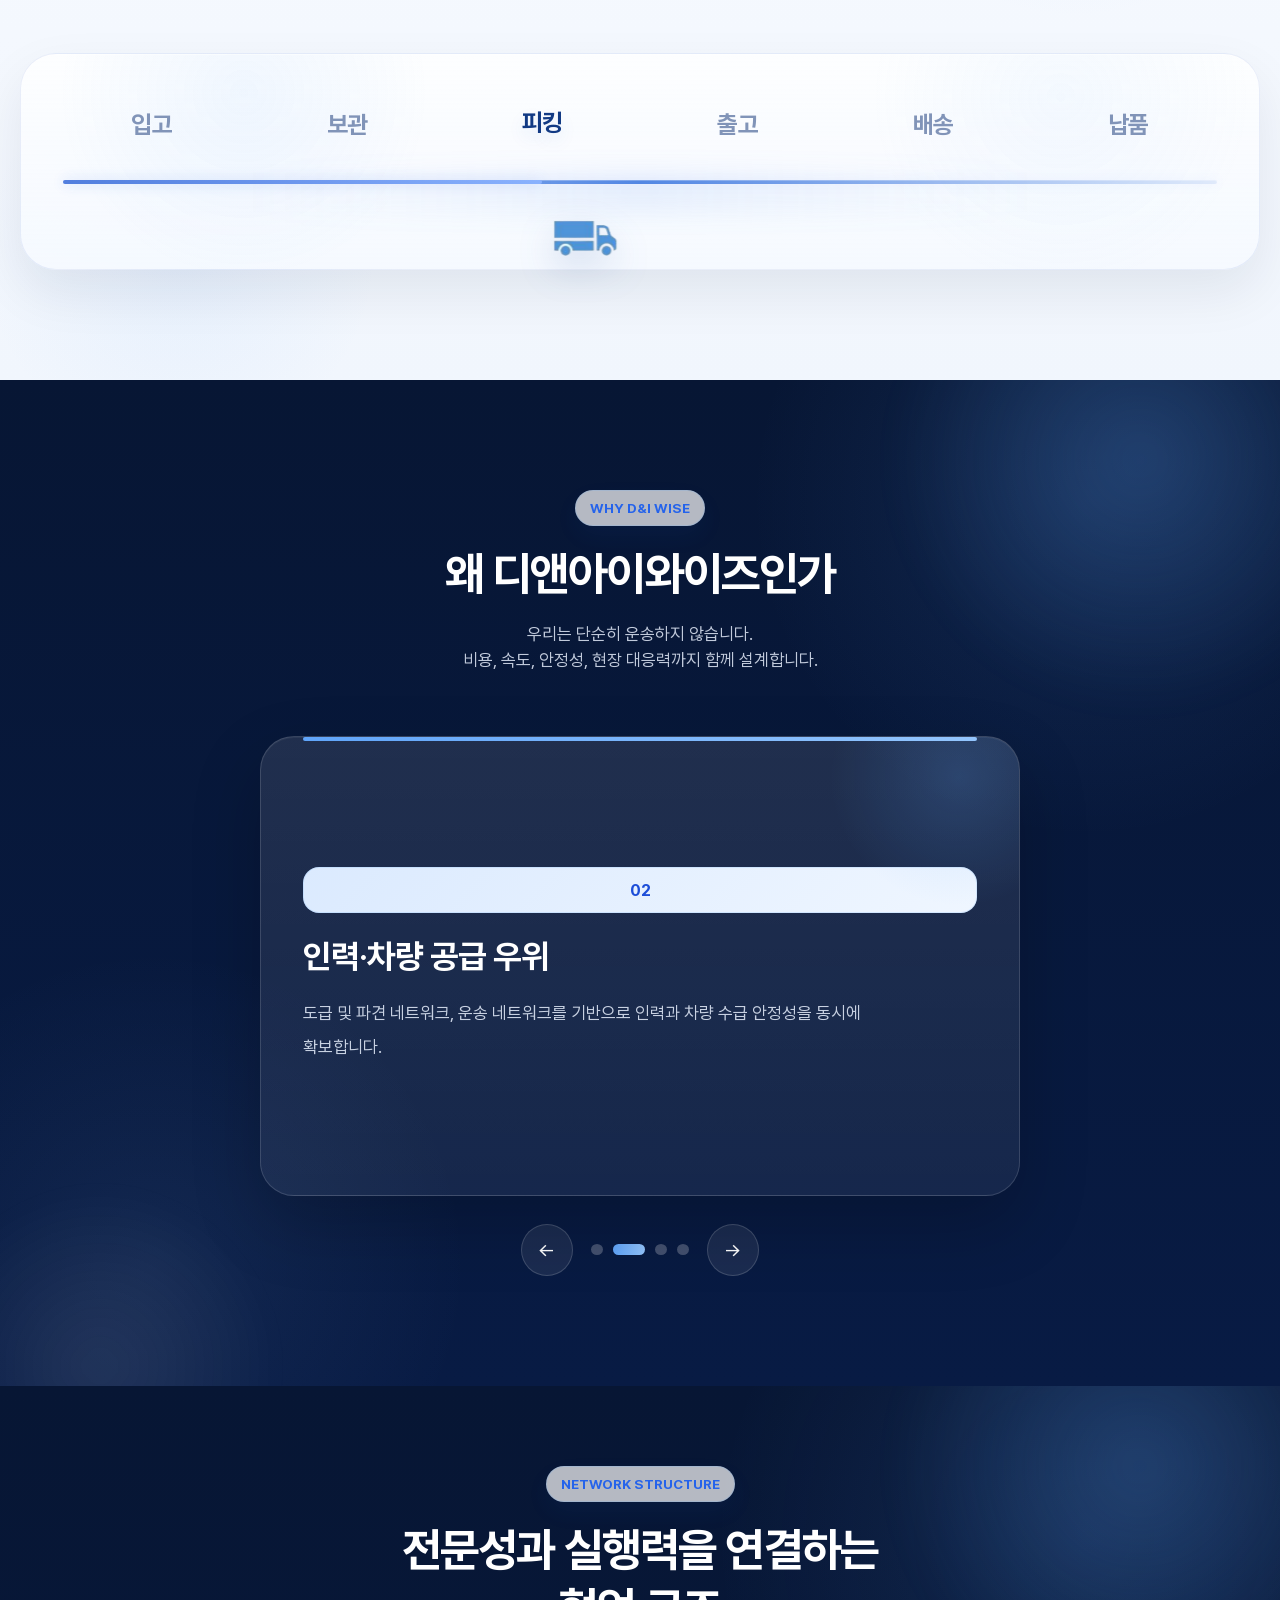
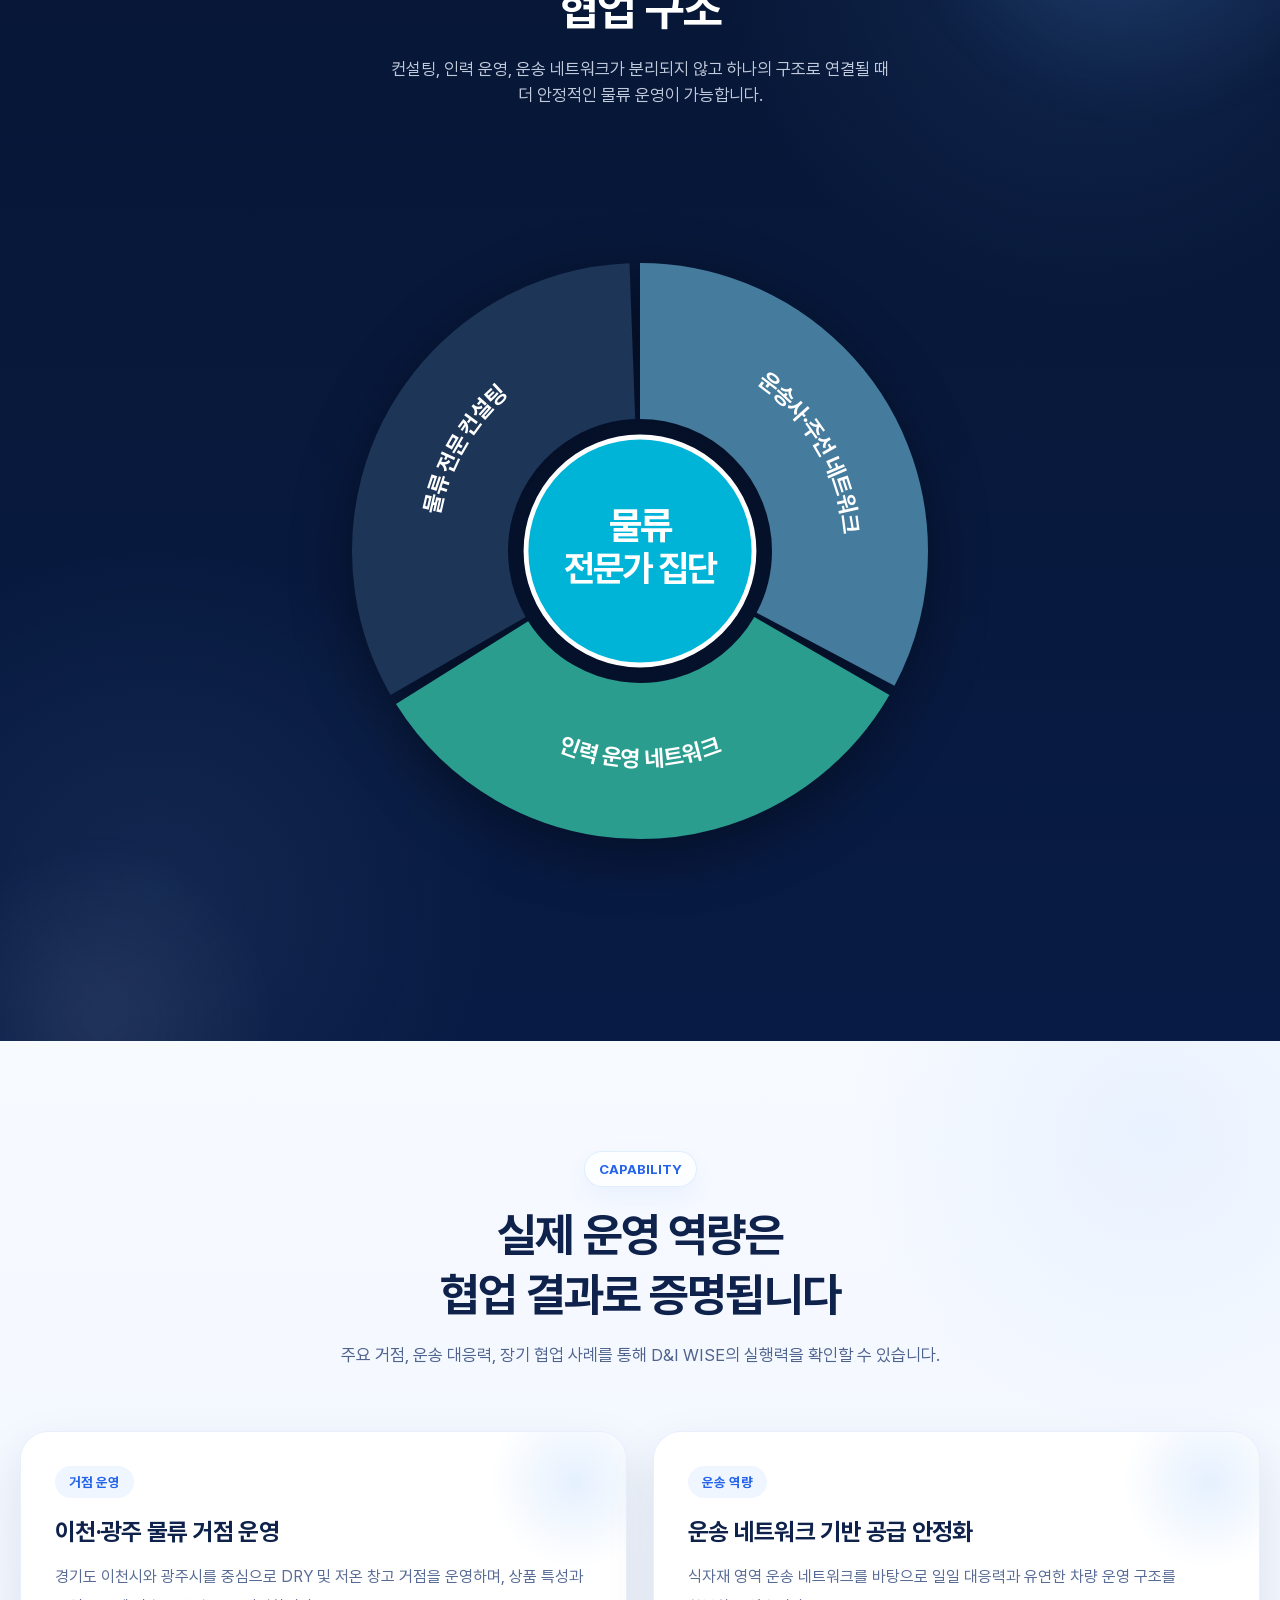
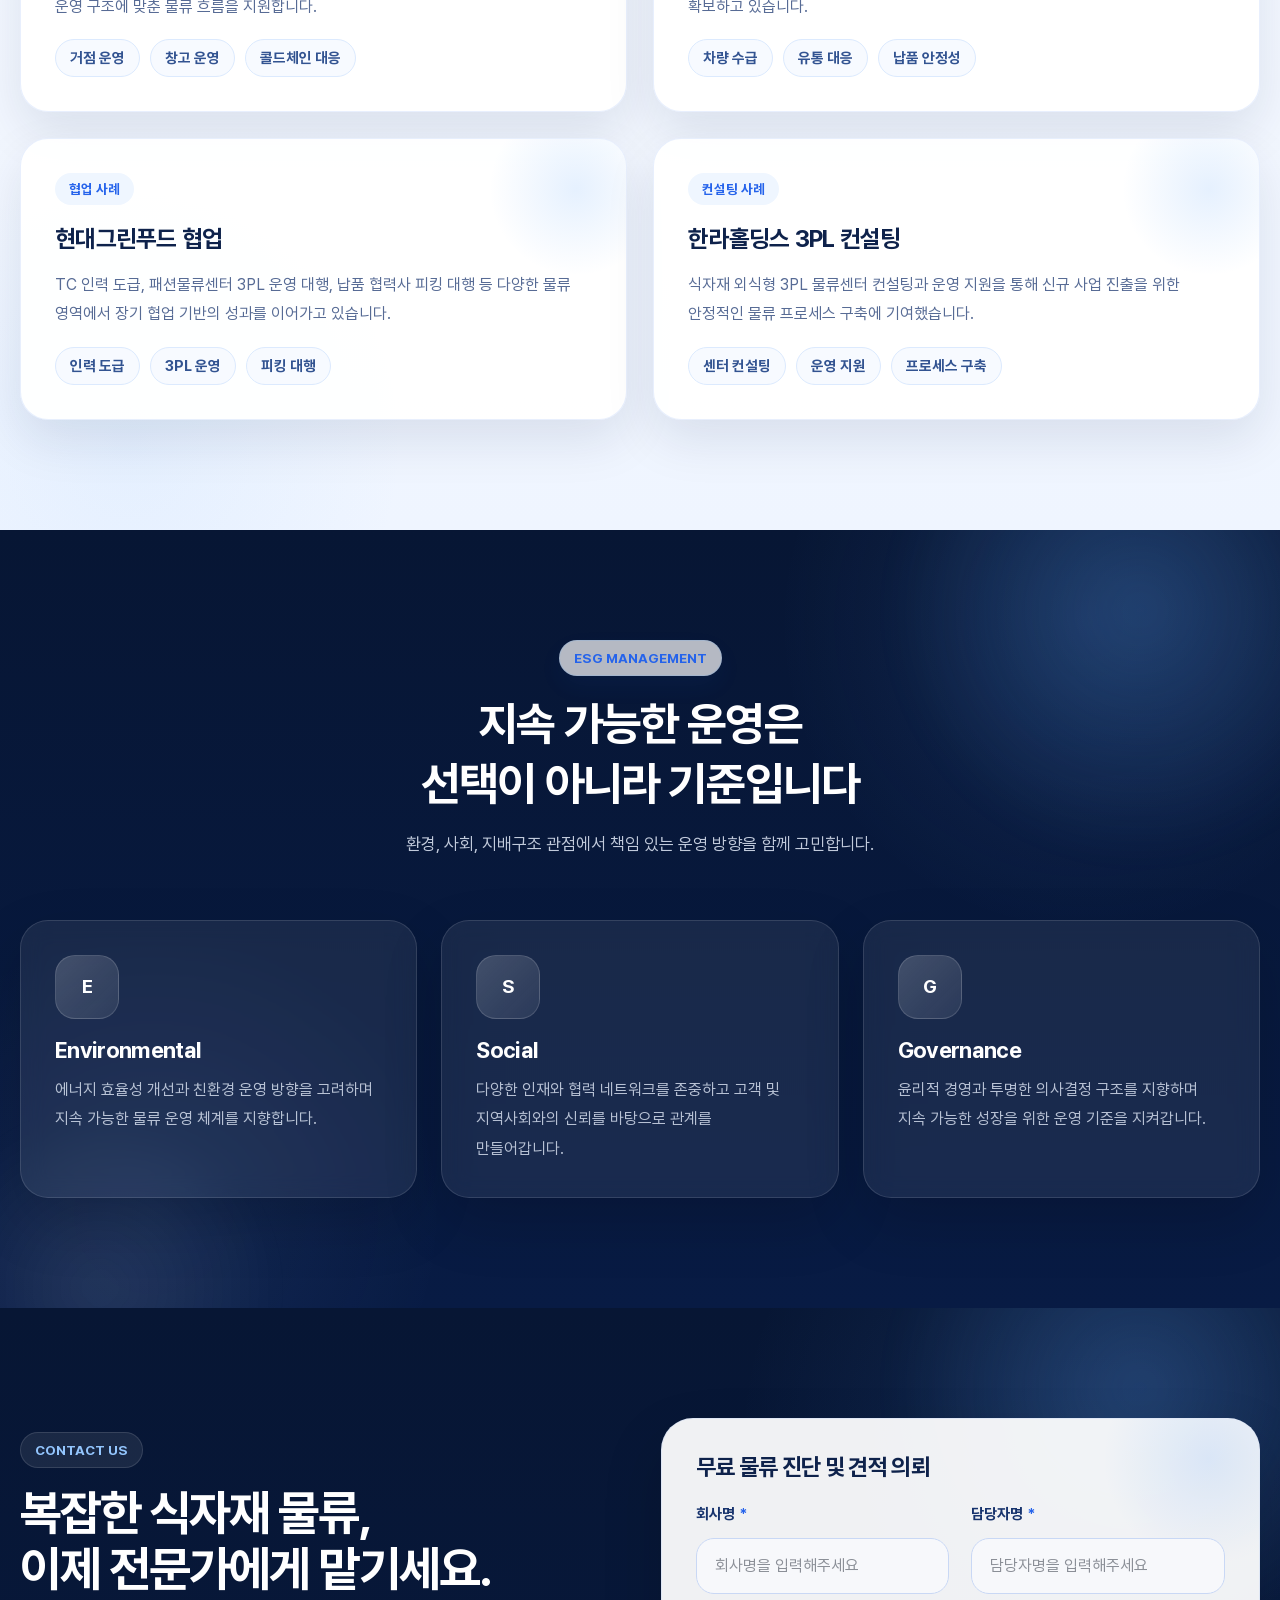
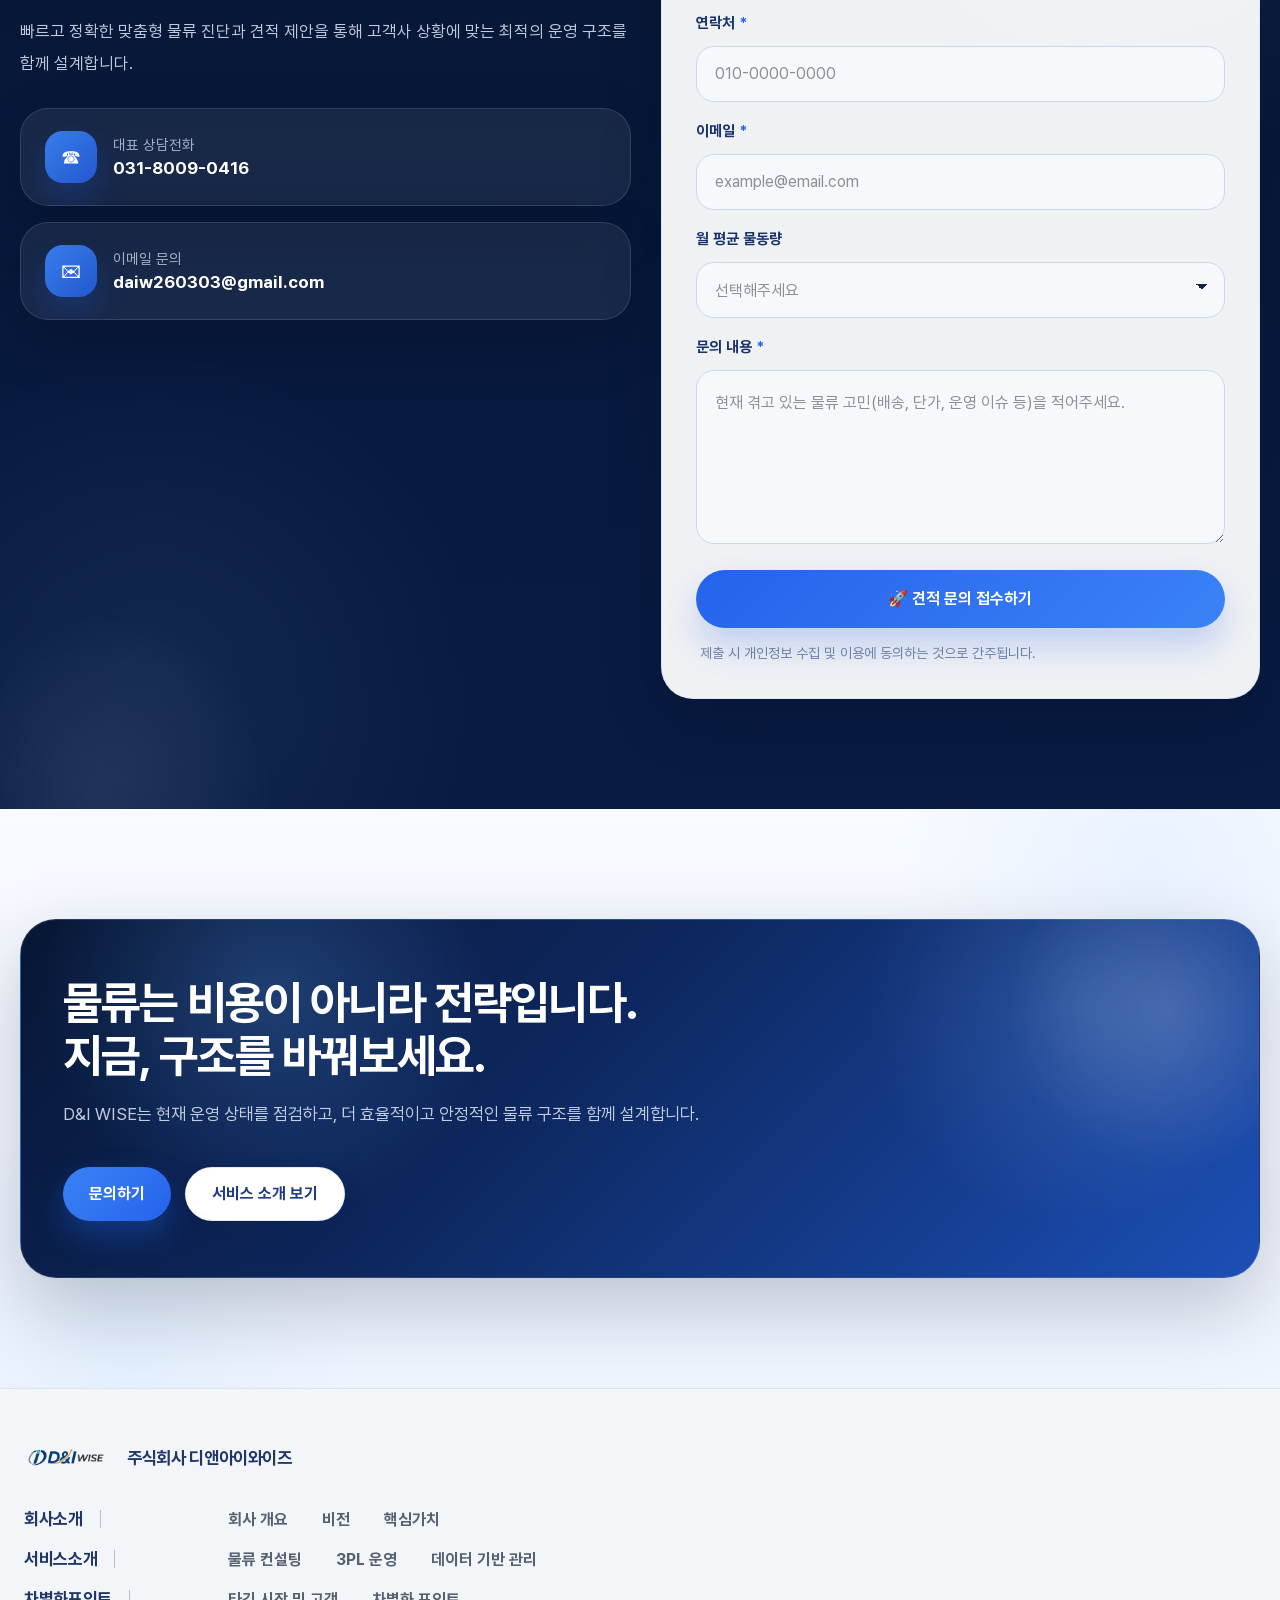
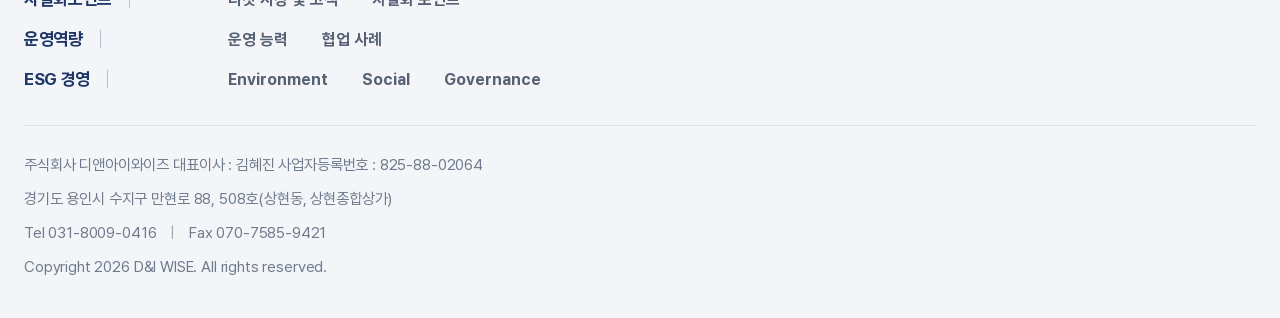
==== commit 89a71a91: "푸터 링크추가, 회사정보 추가" ====
--- a/index.html
+++ b/index.html
@@ -4,6 +4,17 @@
   <meta charset="UTF-8" />
   <meta name="viewport" content="width=device-width, initial-scale=1.0" />
   <title>D&I WISE | 완벽한 콜드체인, 물류 설계에서 완성하다</title>
+
+    <!-- Google tag (gtag.js) -->
+  <script async src="https://www.googletagmanager.com/gtag/js?id=G-M8EKJ6LYF7"></script>
+  <script>
+    window.dataLayer = window.dataLayer || [];
+    function gtag(){dataLayer.push(arguments);}
+    gtag('js', new Date());
+
+    gtag('config', 'G-M8EKJ6LYF7');
+  </script>
+
   <link rel="stylesheet" href="assets/css/style.css" />
 </head>
 
@@ -769,13 +780,69 @@
     </section>
   </main>
 
-  <!-- Footer -->
-  <footer class="footer">
-    <div class="footer-inner">
-      <div>© 2026 D&amp;I WISE. All rights reserved.</div>
-      <div>Demand &amp; Innovation Wise</div>
-    </div>
-  </footer>
+<!-- Footer -->
+<footer class="site-footer">
+  <div class="site-footer-top">
+    <div class="site-footer-brand">
+      <a href="index.html" class="site-footer-logo">
+        <img src="assets/logo.png" alt="D&I WISE 로고" />
+      </a>
+      <div class="site-footer-company">주식회사 디앤아이와이즈</div>
+    </div>
+
+    <div class="site-footer-sitemap">
+      <div class="footer-sitemap-row">
+        <a href="company.html" class="footer-main-link">회사소개</a>
+        <div class="footer-sub-links">
+          <a href="company.html#overview">회사 개요</a>
+          <a href="company.html#vision">비전</a>
+          <a href="company.html#value">핵심가치</a>
+        </div>
+      </div>
+
+      <div class="footer-sitemap-row">
+        <a href="services.html" class="footer-main-link">서비스소개</a>
+        <div class="footer-sub-links">
+          <a href="services.html#consulting">물류 컨설팅</a>
+          <a href="services.html#operation">3PL 운영</a>
+          <a href="services.html#data-management">데이터 기반 관리</a>
+        </div>
+      </div>
+
+      <div class="footer-sitemap-row">
+        <a href="differentiation.html" class="footer-main-link">차별화포인트</a>
+        <div class="footer-sub-links">
+          <a href="differentiation.html#target-market">타깃 시장 및 고객</a>
+          <a href="differentiation.html#differentiation-point">차별화 포인트</a>
+        </div>
+      </div>
+
+      <div class="footer-sitemap-row">
+        <a href="case-study.html" class="footer-main-link">운영역량</a>
+        <div class="footer-sub-links">
+          <a href="case-study.html#capability">운영 능력</a>
+          <a href="case-study.html#case-study">협업 사례</a>
+        </div>
+      </div>
+
+      <div class="footer-sitemap-row">
+        <a href="esg.html" class="footer-main-link">ESG 경영</a>
+        <div class="footer-sub-links">
+          <a href="esg.html#environment">Environment</a>
+          <a href="esg.html#social">Social</a>
+          <a href="esg.html#governance">Governance</a>
+        </div>
+      </div>
+    </div>
+
+    <div class="site-footer-info">
+      <p>주식회사 디앤아이와이즈 대표이사 : 김혜진 사업자등록번호 : 825-88-02064</p>
+      <p>경기도 용인시 수지구 만현로 88, 508호(상현동, 상현종합상가)</p>
+      <p>Tel 031-8009-0416 <span>|</span> Fax 070-7585-9421</p>
+      <p>Copyright 2026 D&amp;I WISE. All rights reserved.</p>
+    </div>
+  </div>
+</footer>
 
   <script>
   document.addEventListener('DOMContentLoaded', function () {
--- a/assets/css/style.css
+++ b/assets/css/style.css
@@ -1862,29 +1862,180 @@
 }
 
 /* =========================
-   Footer
+   Footer Sitemap Style
    ========================= */
-
-.footer {
-  padding: 34px 0 50px;
-  color: #7487B3;
-  font-size: .96rem;
+.site-footer {
+  background: #f3f5f8;
+  border-top: 1px solid rgba(15, 23, 42, 0.08);
+  margin-top: 0;
+}
+
+.site-footer-top {
+  width: min(1280px, calc(100% - 48px));
+  margin: 0 auto;
+  padding: 52px 0 38px;
+}
+
+.site-footer-brand {
+  display: flex;
+  align-items: center;
+  gap: 18px;
+  margin-bottom: 34px;
+}
+
+.site-footer-logo {
+  display: inline-flex;
+  align-items: center;
+}
+
+.site-footer-logo img {
+  height: 34px;
+  width: auto;
+  display: block;
+  object-fit: contain;
+}
+
+.site-footer-company {
+  font-size: 1.1rem;
+  font-weight: 800;
+  color: #1f3768;
+  letter-spacing: -0.02em;
+}
+
+.site-footer-sitemap {
+  display: flex;
+  flex-direction: column;
+  gap: 20px;
+}
+
+.footer-sitemap-row {
+  display: grid;
+  grid-template-columns: 180px 1fr;
+  align-items: start;
+  gap: 24px;
+}
+
+.footer-main-link {
   position: relative;
-  z-index: 1;
-  background: #071634;
-  border-top: 1px solid rgba(255,255,255,.08);
-}
-
-.footer-inner {
-  width: var(--container);
-  margin: 0 auto;
+  display: inline-block;
+  width: fit-content;
+  color: #1f3768;
+  font-size: 1.08rem;
+  font-weight: 800;
+  letter-spacing: -0.02em;
+  text-decoration: none;
+  padding-right: 18px;
+}
+
+.footer-main-link::after {
+  content: "";
+  position: absolute;
+  top: 50%;
+  right: 0;
+  width: 1px;
+  height: 18px;
+  background: rgba(31, 55, 104, 0.28);
+  transform: translateY(-50%);
+}
+
+.footer-sub-links {
   display: flex;
-  justify-content: space-between;
-  gap: 20px;
   flex-wrap: wrap;
-  align-items: center;
-}
-
+  gap: 14px 34px;
+  padding-top: 1px;
+}
+
+.footer-sub-links a {
+  color: #566174;
+  font-size: 1rem;
+  font-weight: 600;
+  text-decoration: none;
+  transition: color 0.25s ease, opacity 0.25s ease;
+}
+
+.footer-sub-links a:hover {
+  color: #1f3768;
+}
+
+.site-footer-info {
+  margin-top: 36px;
+  padding-top: 26px;
+  border-top: 1px solid rgba(15, 23, 42, 0.08);
+}
+
+.site-footer-info p {
+  margin: 0 0 8px;
+  color: #6f7b8c;
+  font-size: 0.96rem;
+  line-height: 1.7;
+  letter-spacing: -0.01em;
+}
+
+.site-footer-info p:last-child {
+  margin-bottom: 0;
+}
+
+.site-footer-info span {
+  display: inline-block;
+  margin: 0 10px;
+  color: #a0a9b5;
+}
+
+/* Responsive */
+@media (max-width: 1024px) {
+  .footer-sitemap-row {
+    grid-template-columns: 150px 1fr;
+    gap: 20px;
+  }
+
+  .footer-sub-links {
+    gap: 12px 24px;
+  }
+}
+
+@media (max-width: 768px) {
+  .site-footer-top {
+    padding: 42px 0 30px;
+  }
+
+  .site-footer-brand {
+    flex-direction: column;
+    align-items: flex-start;
+    gap: 10px;
+    margin-bottom: 28px;
+  }
+
+  .footer-sitemap-row {
+    grid-template-columns: 1fr;
+    gap: 10px;
+  }
+
+  .footer-main-link {
+    padding-right: 0;
+  }
+
+  .footer-main-link::after {
+    display: none;
+  }
+
+  .footer-sub-links {
+    gap: 10px 18px;
+  }
+
+  .site-footer-info {
+    margin-top: 30px;
+    padding-top: 22px;
+  }
+
+  .site-footer-info p {
+    font-size: 0.92rem;
+    line-height: 1.75;
+  }
+
+  .site-footer-info span {
+    margin: 0 6px;
+  }
+}
 /* =========================
    Motion Utilities
    ========================= */
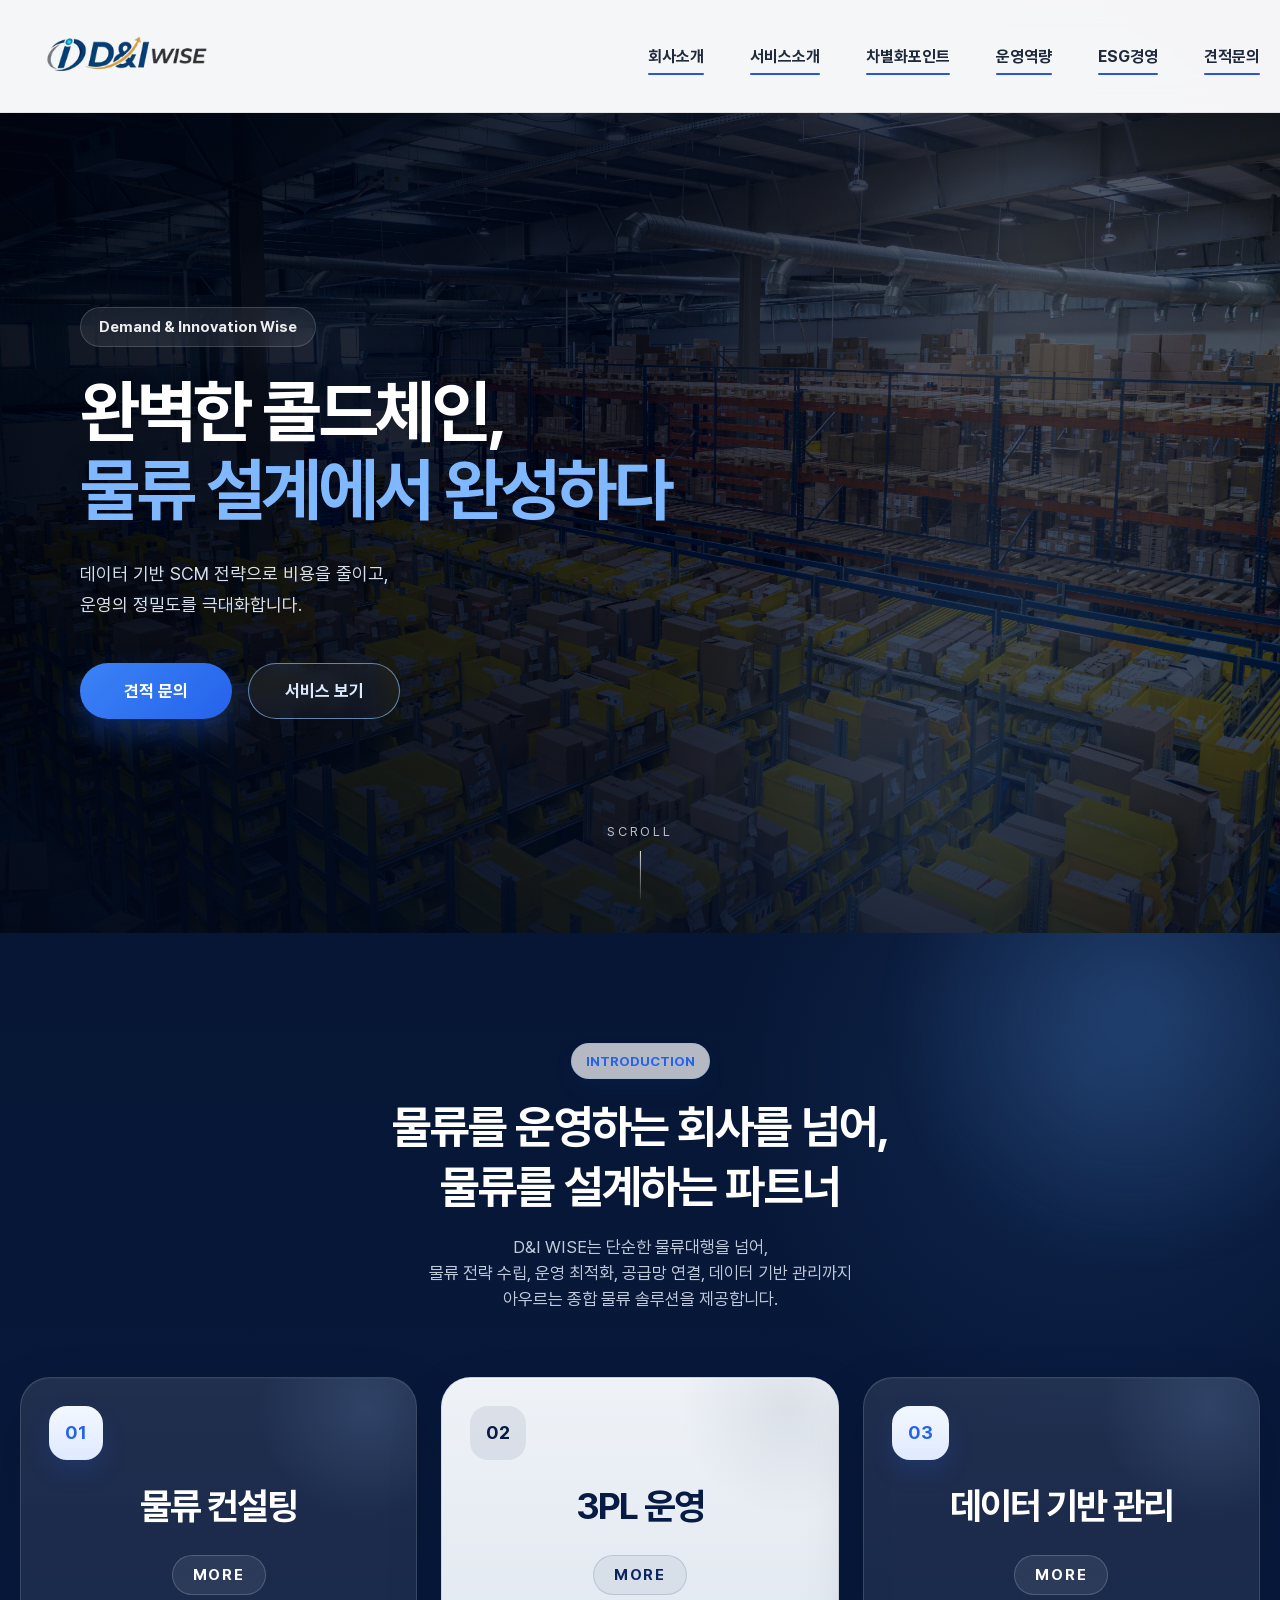
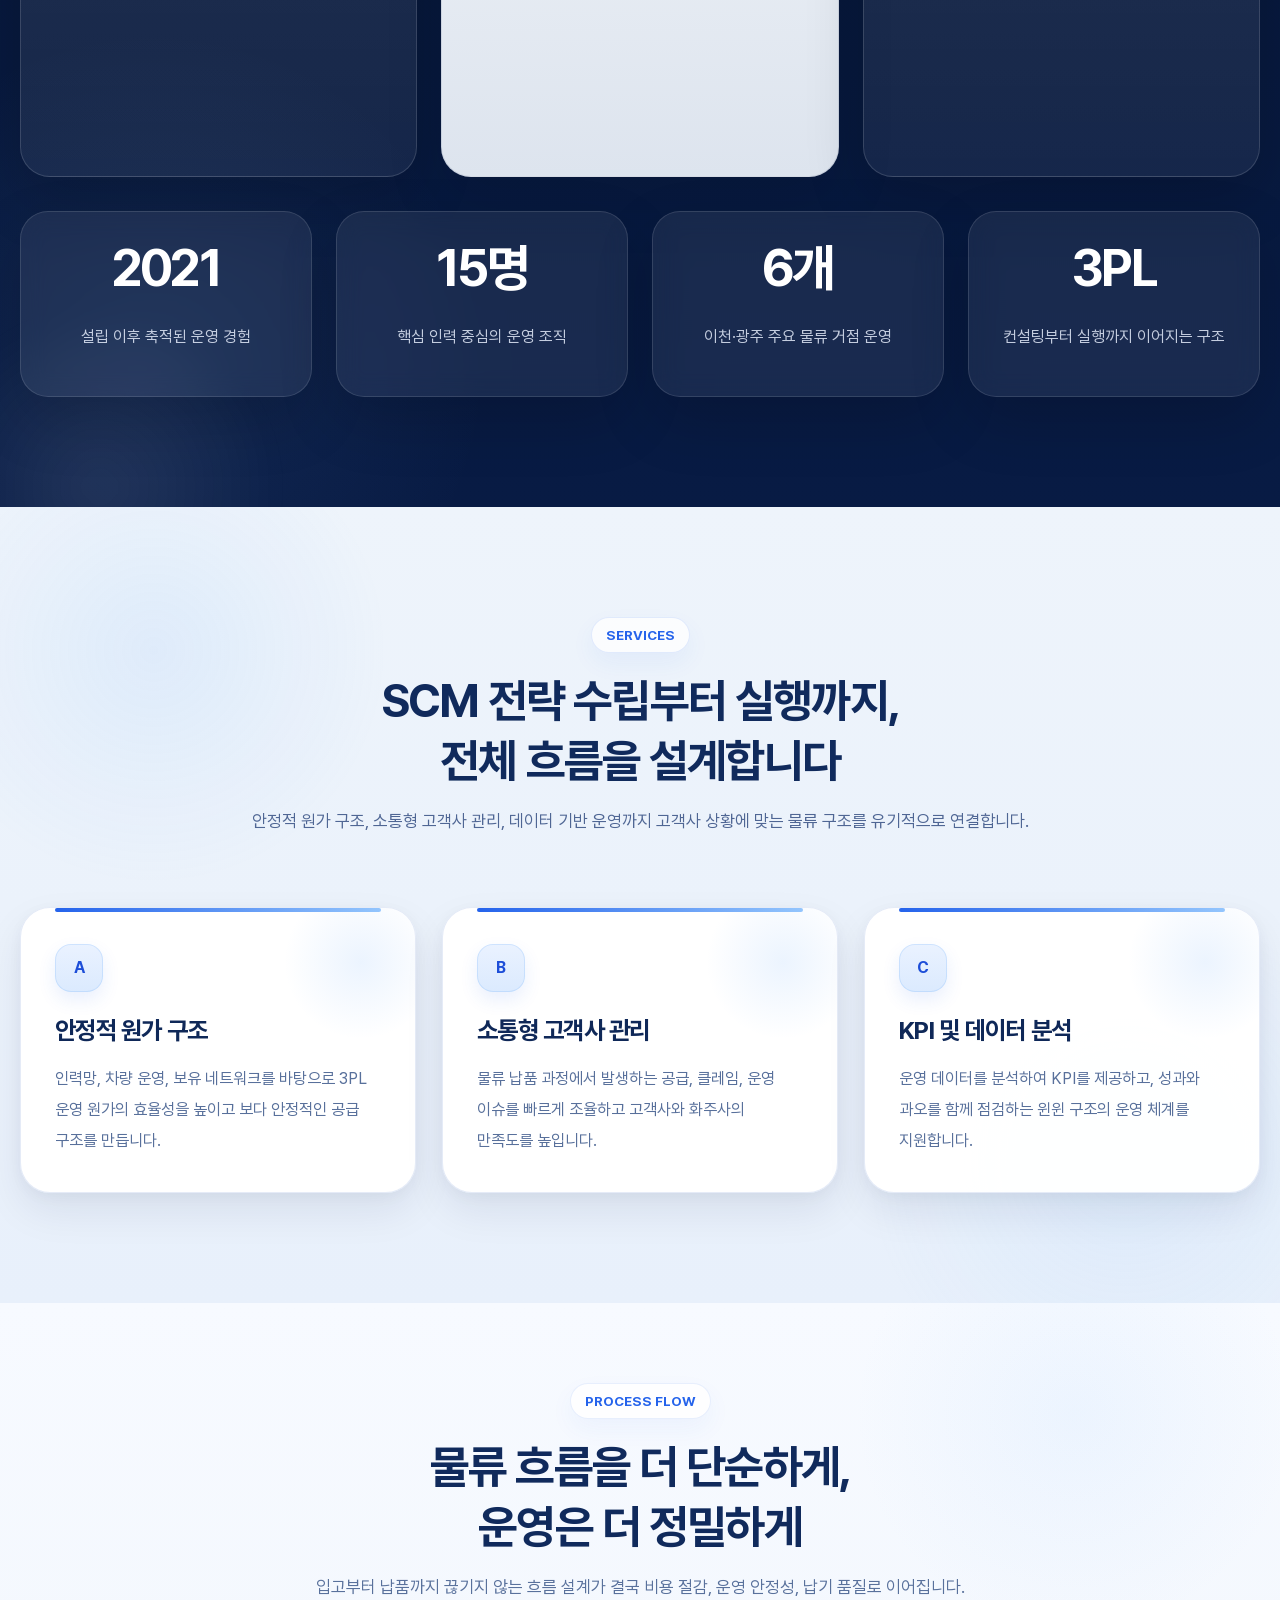
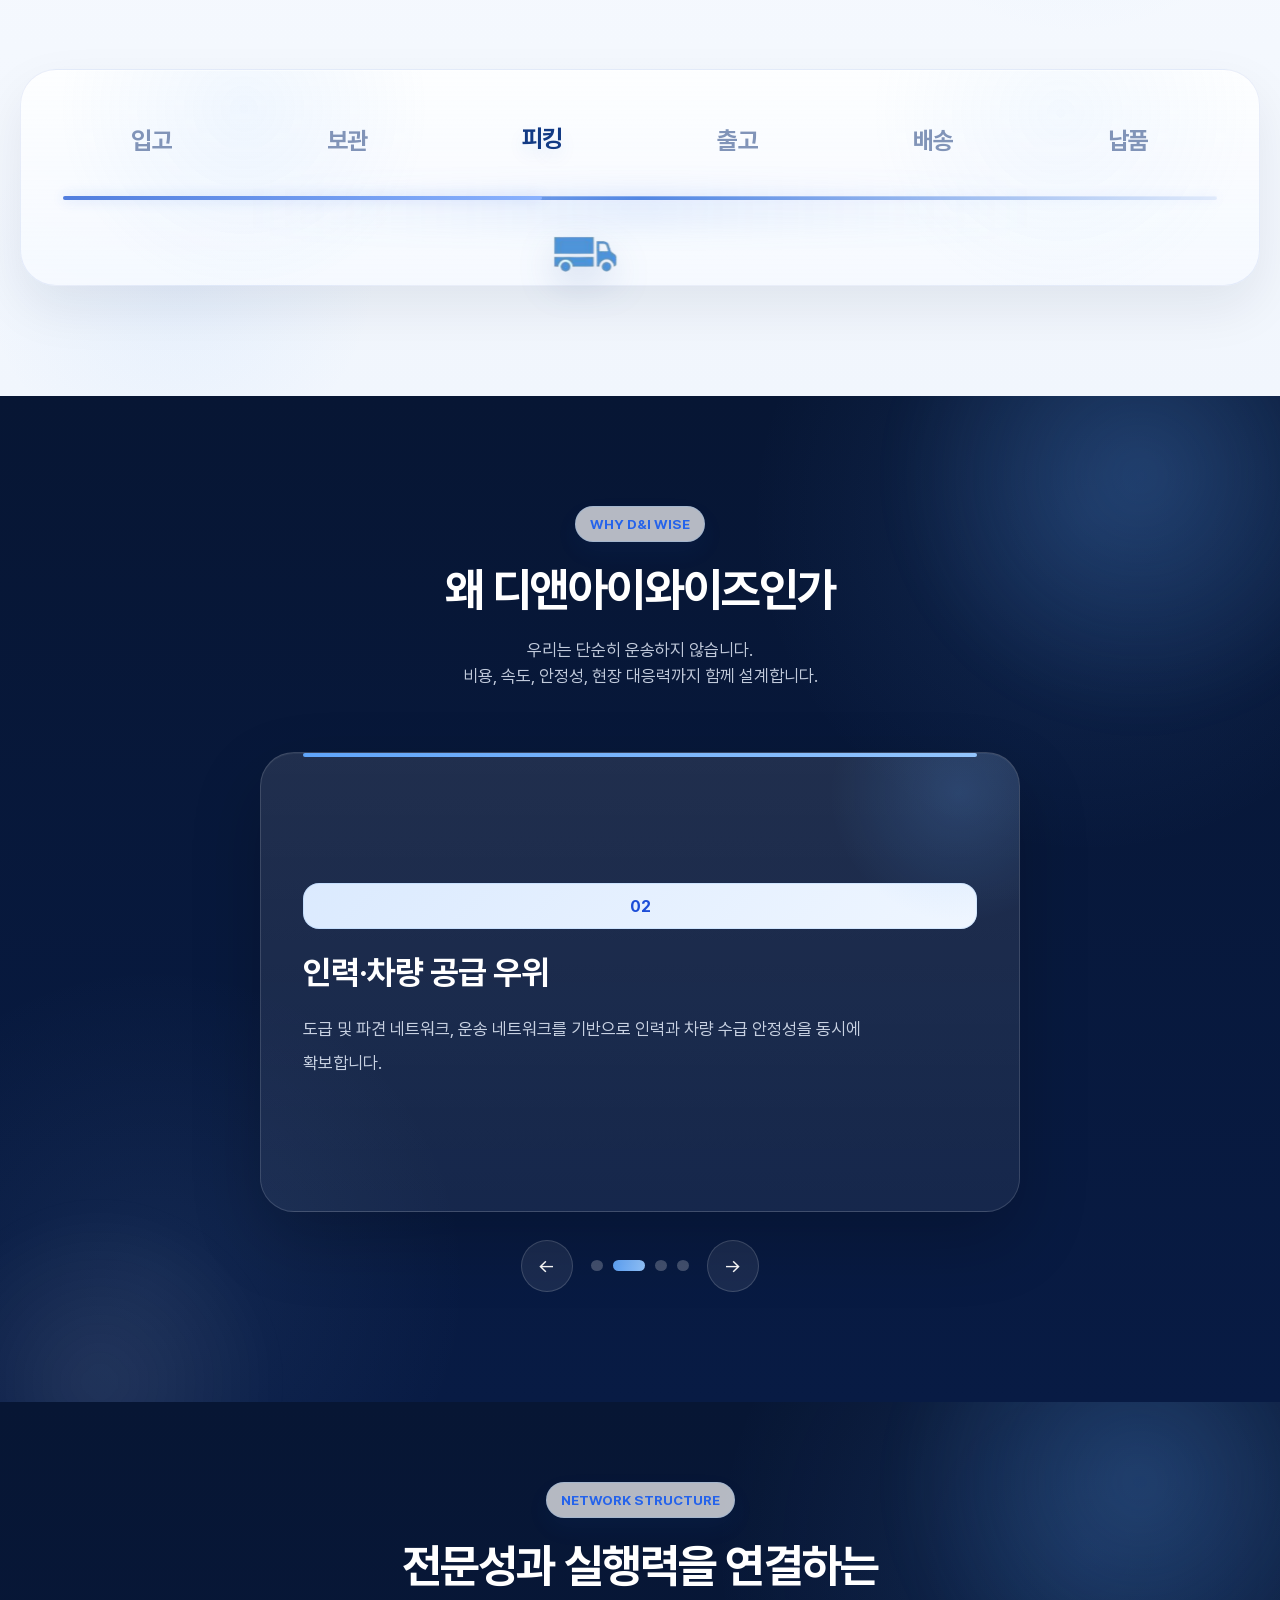
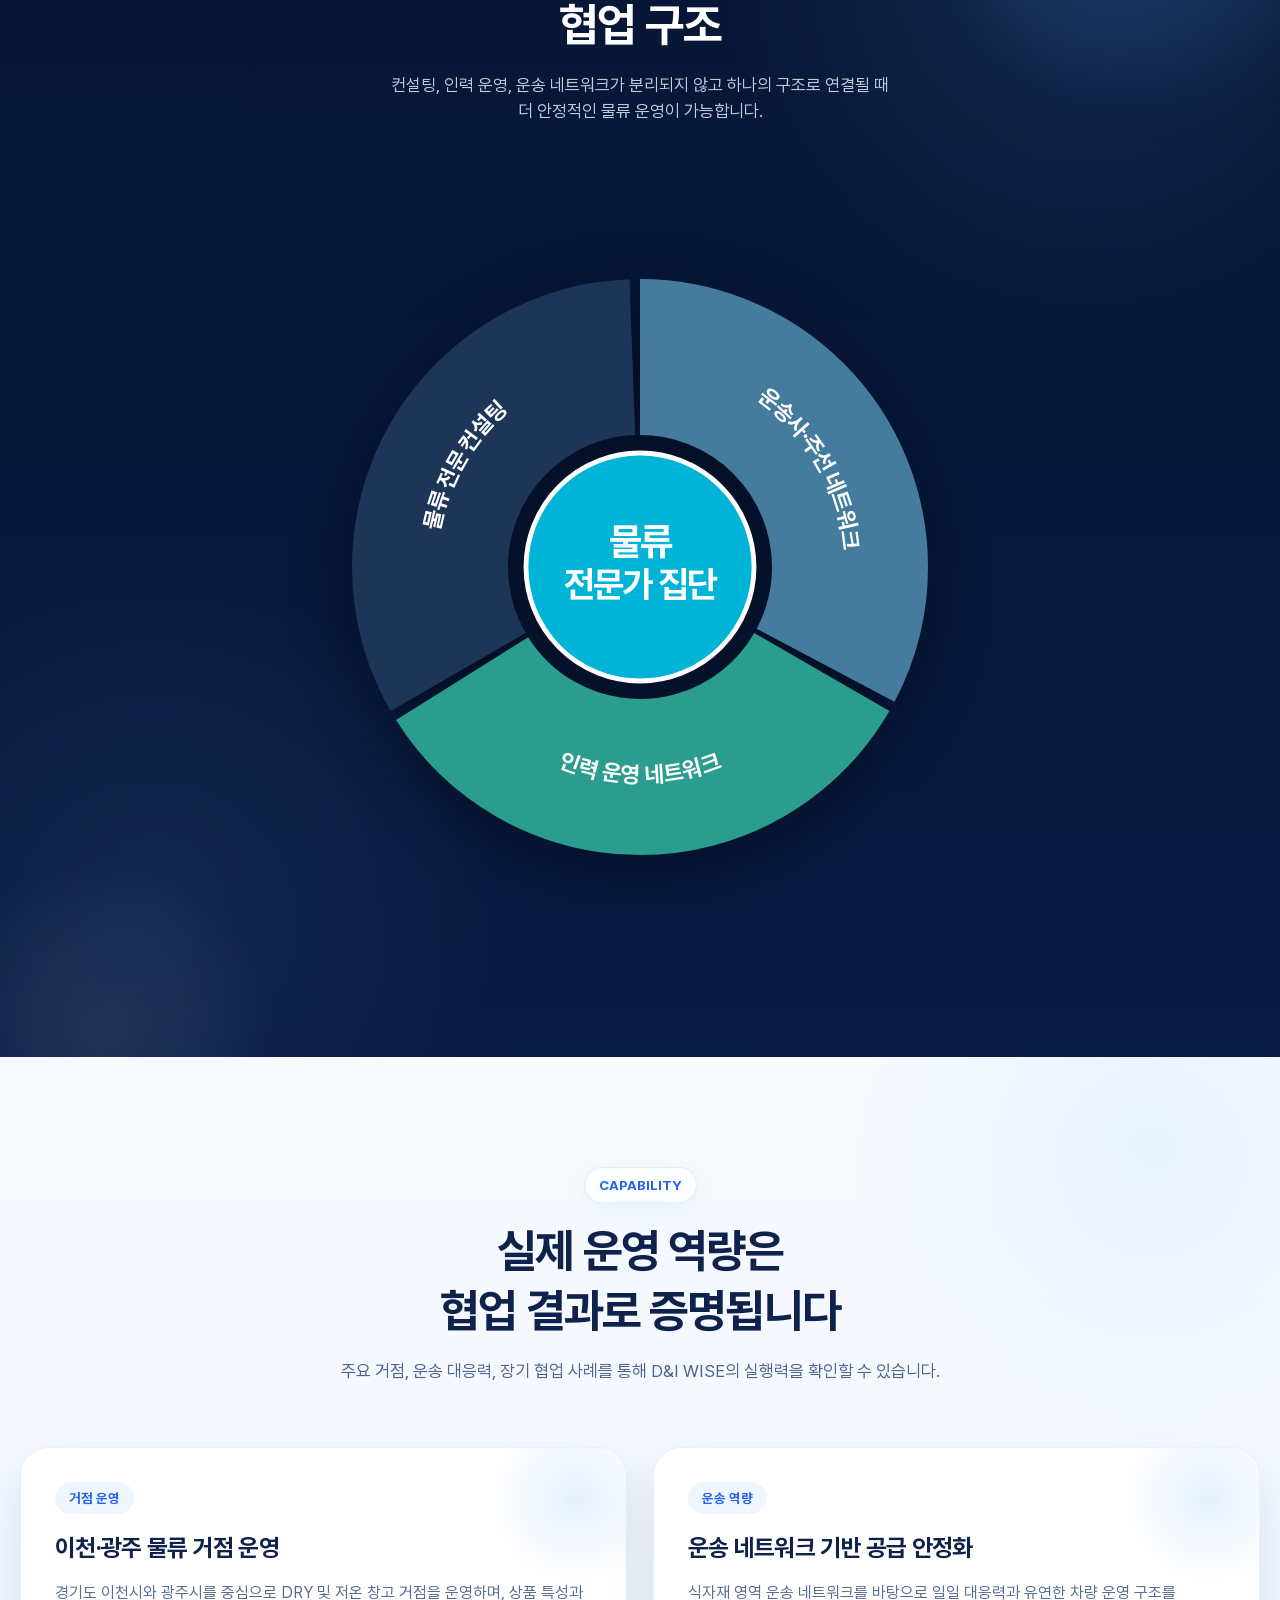
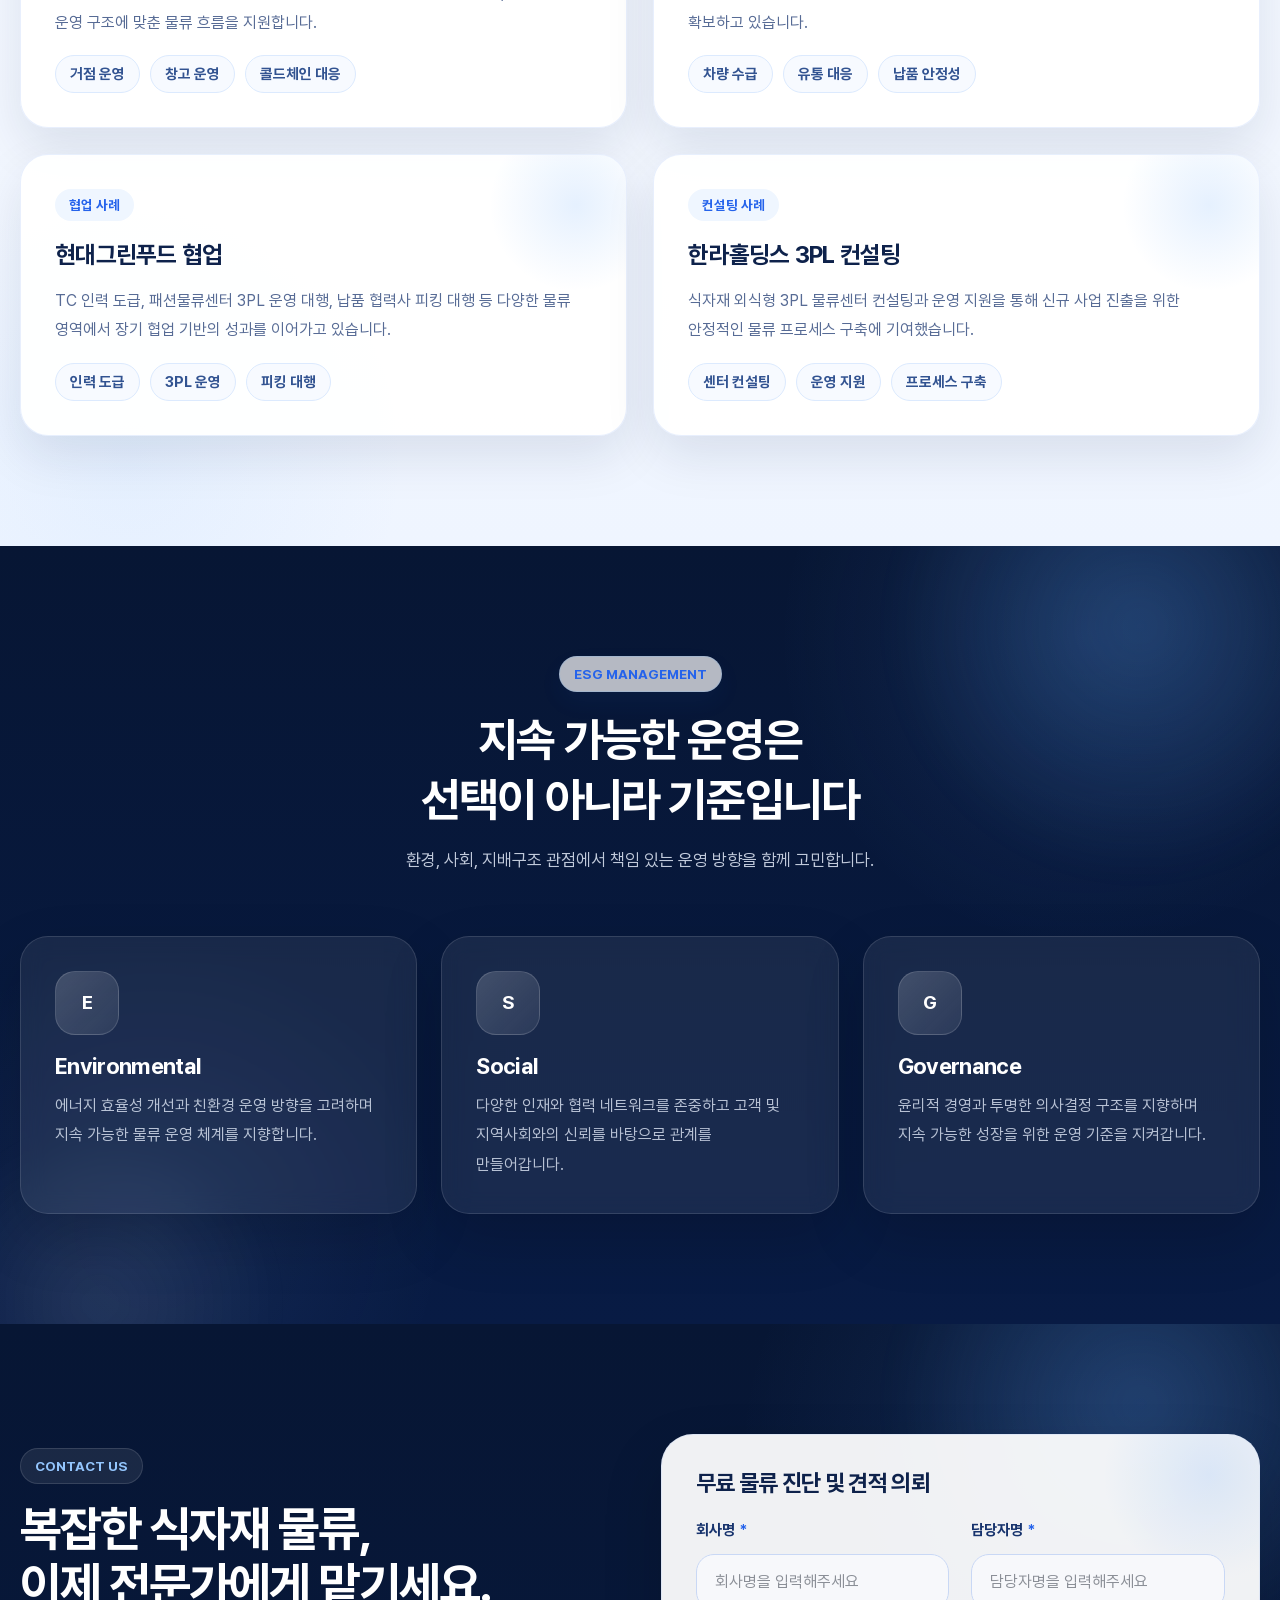
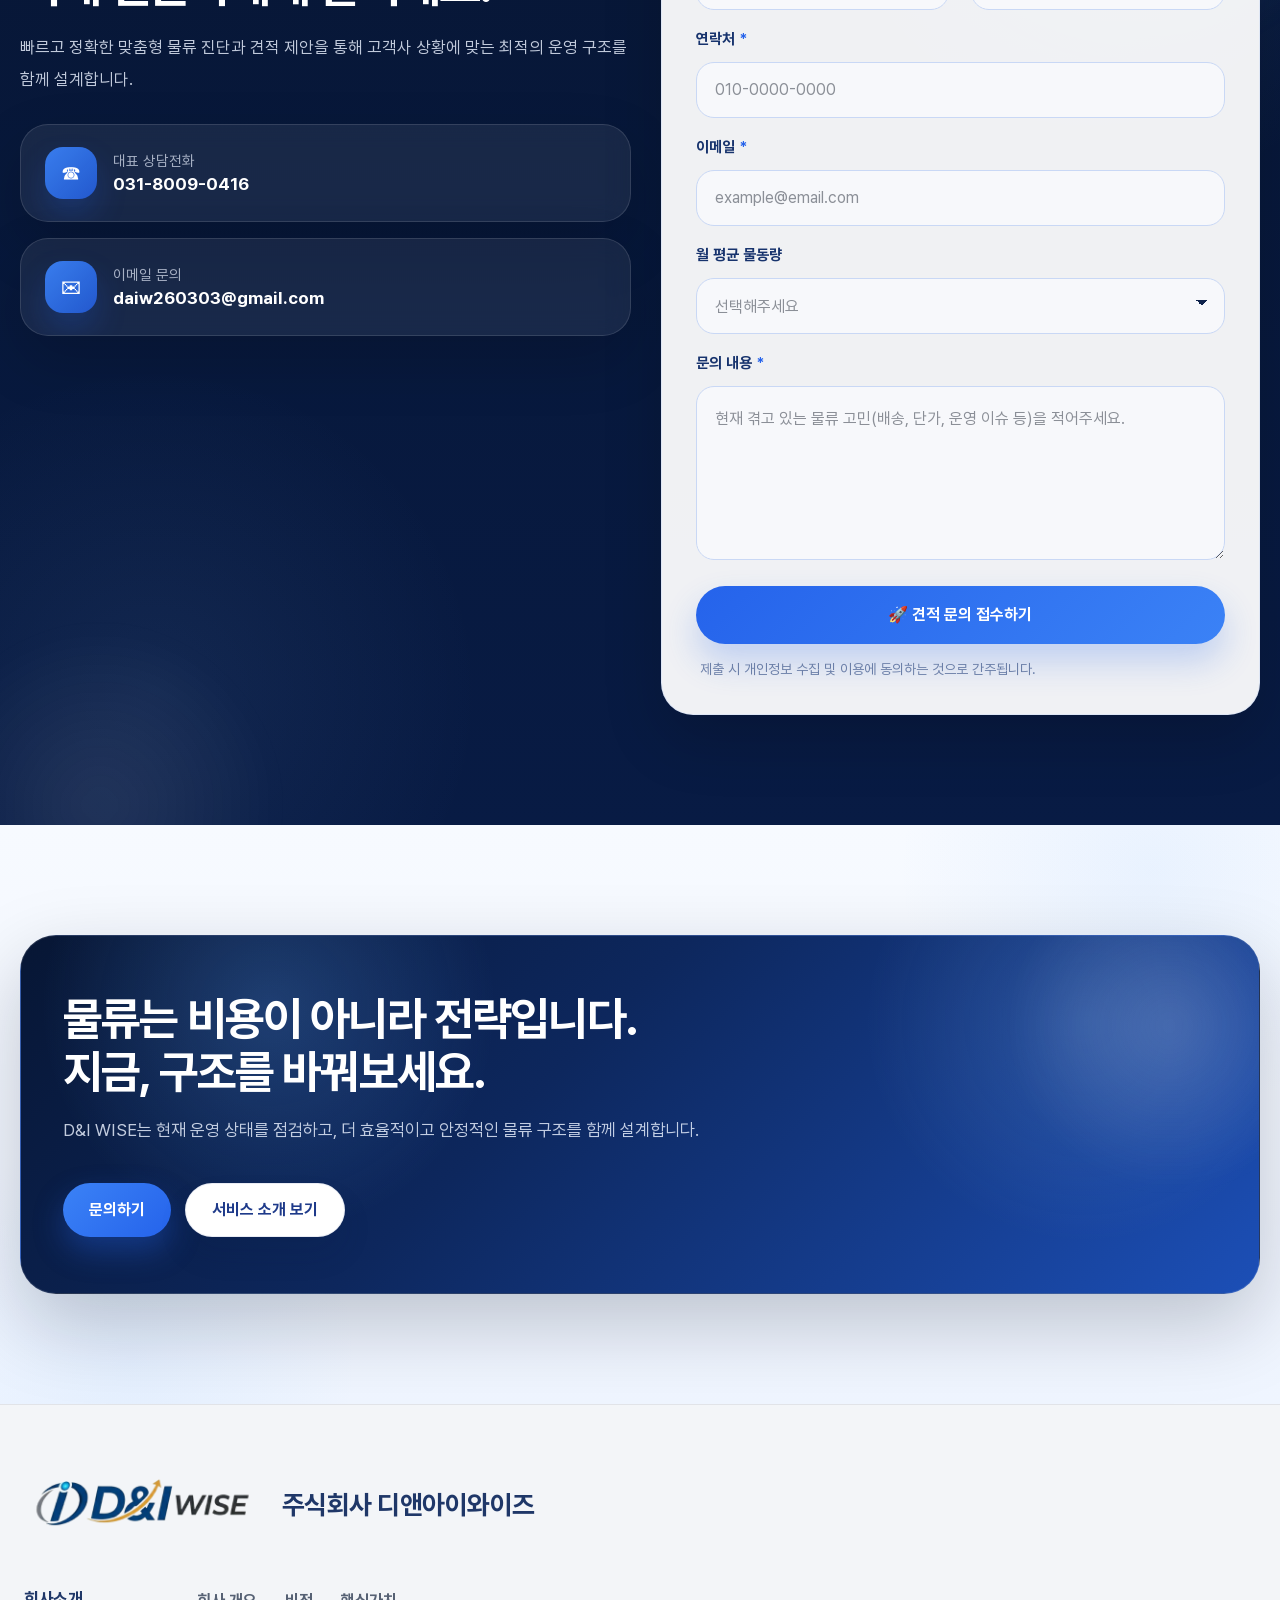
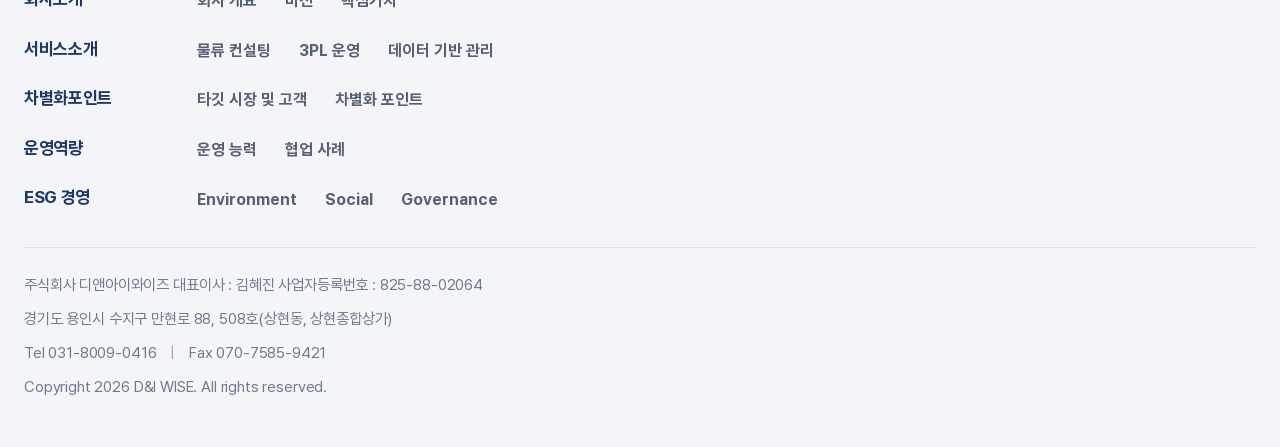
==== commit 71282f05: "헤더정리" ====
--- a/index.html
+++ b/index.html
@@ -33,6 +33,7 @@
       <a href="differentiation.html" class="nav-link">차별화포인트</a>
       <a href="case-study.html" class="nav-link">운영역량</a>
       <a href="esg.html" class="nav-link">ESG경영</a>
+      <a href="/index.html#contact-estimate" class="nav-link">견적문의</a>
     </nav>
 
     <!-- Mobile Toggle -->
@@ -84,6 +85,11 @@
           <a href="esg.html#social" class="mega-sub-link">Social</a>
           <a href="esg.html#governance" class="mega-sub-link">Governance</a>
         </div>
+
+        <!-- 견적문의 -->
+        <div class="mega-menu-group">
+          <a href="/index.html#contact-estimate" class="mega-menu-title">견적문의</a>
+        </div>
       </div>
     </div>
   </div>
@@ -112,8 +118,8 @@
       <div class="mobile-menu-group">
         <a href="differentiation.html" class="mobile-main-link">차별화포인트</a>
         <div class="mobile-sub-links">
-          <a href="differentiation.html#target" class="mega-sub-link">타깃 시장 및 고객</a>
-          <a href="differentiation.html#strength" class="mega-sub-link">차별화 포인트</a>
+          <a href="differentiation.html#target">타깃 시장 및 고객</a>
+          <a href="differentiation.html#strength">차별화 포인트</a>
         </div>
       </div>
 
@@ -132,6 +138,10 @@
           <a href="esg.html#social">Social</a>
           <a href="esg.html#governance">Governance</a>
         </div>
+      </div>
+
+      <div class="mobile-menu-group">
+        <a href="/index.html#contact-estimate" class="mobile-main-link">견적문의</a>
       </div>
     </div>
   </div>
@@ -1222,5 +1232,32 @@
   })();
 </script>
 
+<script>
+  function moveToEstimateSection() {
+    const target = document.getElementById('contact-estimate');
+    if (!target) return;
+
+    const shouldMove =
+      window.location.hash === '#contact-estimate' ||
+      sessionStorage.getItem('scrollToEstimate') === '1';
+
+    if (!shouldMove) return;
+
+    sessionStorage.removeItem('scrollToEstimate');
+
+    const headerOffset = 140;
+    const targetTop =
+      target.getBoundingClientRect().top + window.pageYOffset - headerOffset;
+
+    window.scrollTo({ top: targetTop, behavior: 'auto' });
+
+    setTimeout(() => {
+      window.scrollTo({ top: targetTop, behavior: 'auto' });
+    }, 250);
+  }
+
+  window.addEventListener('load', moveToEstimateSection);
+</script>
+
 </body>
 </html>
--- a/assets/css/style.css
+++ b/assets/css/style.css
@@ -1879,7 +1879,7 @@
 .site-footer-brand {
   display: flex;
   align-items: center;
-  gap: 18px;
+  gap: 20px;
   margin-bottom: 34px;
 }
 
@@ -1889,14 +1889,14 @@
 }
 
 .site-footer-logo img {
-  height: 34px;
+  height: 68px; /* 기존 34px -> 2배 */
   width: auto;
   display: block;
   object-fit: contain;
 }
 
 .site-footer-company {
-  font-size: 1.1rem;
+  font-size: 1.5rem;
   font-weight: 800;
   color: #1f3768;
   letter-spacing: -0.02em;
@@ -1905,26 +1905,26 @@
 .site-footer-sitemap {
   display: flex;
   flex-direction: column;
-  gap: 20px;
+  gap: 22px;
 }
 
 .footer-sitemap-row {
   display: grid;
-  grid-template-columns: 180px 1fr;
+  grid-template-columns: 170px 1fr; /* 왼쪽 타이틀 폭 고정 */
   align-items: start;
-  gap: 24px;
+  column-gap: 34px; /* | 이후 링크 시작점 통일 */
 }
 
 .footer-main-link {
   position: relative;
-  display: inline-block;
-  width: fit-content;
+  display: block;
   color: #1f3768;
   font-size: 1.08rem;
   font-weight: 800;
   letter-spacing: -0.02em;
   text-decoration: none;
   padding-right: 18px;
+  min-height: 1.6em;
 }
 
 .footer-main-link::after {
@@ -1933,7 +1933,7 @@
   top: 50%;
   right: 0;
   width: 1px;
-  height: 18px;
+  height: 20px;
   background: rgba(31, 55, 104, 0.28);
   transform: translateY(-50%);
 }
@@ -1941,8 +1941,9 @@
 .footer-sub-links {
   display: flex;
   flex-wrap: wrap;
-  gap: 14px 34px;
+  gap: 14px 30px;
   padding-top: 1px;
+  margin-left: -8px; /* 전체 링크를 조금 더 왼쪽으로 */
 }
 
 .footer-sub-links a {
@@ -1985,11 +1986,20 @@
 @media (max-width: 1024px) {
   .footer-sitemap-row {
     grid-template-columns: 150px 1fr;
-    gap: 20px;
+    column-gap: 24px;
   }
 
   .footer-sub-links {
-    gap: 12px 24px;
+    gap: 12px 22px;
+    margin-left: 0;
+  }
+
+  .site-footer-logo img {
+    height: 56px;
+  }
+
+  .site-footer-company {
+    font-size: 1.3rem;
   }
 }
 
@@ -2005,6 +2015,14 @@
     margin-bottom: 28px;
   }
 
+  .site-footer-logo img {
+    height: 52px;
+  }
+
+  .site-footer-company {
+    font-size: 1.2rem;
+  }
+
   .footer-sitemap-row {
     grid-template-columns: 1fr;
     gap: 10px;
@@ -2020,6 +2038,7 @@
 
   .footer-sub-links {
     gap: 10px 18px;
+    margin-left: 0;
   }
 
   .site-footer-info {
@@ -3283,23 +3302,23 @@
 }
 
 .sub-hero-company .sub-hero-bg {
-  background-image: url("../company-hero.jpg");
+  background-image: url("../company-hero.webp");
 }
 
 .sub-hero-services .sub-hero-bg {
-  background-image: url("../services-hero.jpg");
+  background-image: url("../services-hero.webp");
 }
 
 .sub-hero-differentiation .sub-hero-bg {
-  background-image: url("../differentiation-hero.png");
+  background-image: url("../differentiation-hero.webp");
 }
 
 .sub-hero-esg .sub-hero-bg {
-  background-image: url("../esg-hero.jpg");
+  background-image: url("../esg-hero.webp");
 }
 
 .sub-hero-capability .sub-hero-bg {
-  background-image: url("../OC-hero.png");
+  background-image: url("../OC-hero.webp");
 }
 
 .core-ring-stage {
@@ -3781,7 +3800,7 @@
 
 .mega-menu-grid {
   display: grid;
-  grid-template-columns: repeat(5, minmax(0, 1fr));
+  grid-template-columns: repeat(6, minmax(0, 1fr));
   gap: 40px;
 }
 
@@ -4220,4 +4239,186 @@
 .network-structure-section .fade-up {
   opacity: 1 !important;
   transform: none !important;
+}
+
+/* ===== Footer final override ===== */
+.site-footer .site-footer-top {
+  width: min(1280px, calc(100% - 48px));
+  margin: 0 auto;
+  padding: 52px 0 38px;
+}
+
+.site-footer .site-footer-brand {
+  display: flex;
+  align-items: center;
+  gap: 18px;
+  margin-bottom: 34px;
+}
+
+.site-footer .site-footer-logo {
+  display: flex;
+  align-items: center;
+  flex: 0 0 auto;
+  line-height: 0;
+}
+
+.site-footer .site-footer-logo img {
+  display: block;
+  width: auto;
+  height: 96px !important;
+  max-height: none !important;
+  object-fit: contain;
+}
+
+.site-footer .site-footer-company {
+  font-size: 1.65rem !important;
+  font-weight: 800;
+  color: #1f3768;
+  letter-spacing: -0.02em;
+}
+
+.site-footer .site-footer-sitemap {
+  display: flex;
+  flex-direction: column;
+  gap: 22px;
+}
+
+.site-footer .footer-sitemap-row {
+  display: grid;
+  grid-template-columns: 165px minmax(0, 1fr);
+  column-gap: 26px;
+  align-items: center;
+}
+
+.site-footer .footer-main-link {
+  position: relative;
+  display: block;
+  color: #1f3768;
+  font-size: 1.08rem;
+  font-weight: 800;
+  text-decoration: none;
+  line-height: 1.4;
+  padding-right: 0;
+}
+
+.site-footer .footer-main-link::after {
+  content: none;
+}
+
+.site-footer .footer-sub-links {
+  display: flex;
+  flex-wrap: wrap;
+  align-items: center;
+  gap: 14px 28px;
+  margin-left: -18px;
+  padding-top: 0;
+}
+
+.site-footer .footer-sub-links a {
+  color: #566174;
+  font-size: 1rem;
+  font-weight: 600;
+  text-decoration: none;
+}
+
+.site-footer .footer-sub-links a:hover {
+  color: #1f3768;
+}
+
+.site-footer .site-footer-info {
+  margin-top: 34px;
+  padding-top: 24px;
+  border-top: 1px solid rgba(15, 23, 42, 0.08);
+}
+
+.site-footer .site-footer-info p {
+  margin: 0 0 8px;
+  color: #6f7b8c;
+  font-size: 0.96rem;
+  line-height: 1.7;
+}
+
+.site-footer .site-footer-info span {
+  display: inline-block;
+  margin: 0 10px;
+  color: #a0a9b5;
+}
+
+@media (max-width: 768px) {
+  .site-footer .site-footer-logo img {
+    height: 64px !important;
+  }
+
+  .site-footer .site-footer-company {
+    font-size: 1.2rem !important;
+  }
+
+  .site-footer .footer-sitemap-row {
+    grid-template-columns: 1fr;
+    gap: 10px;
+  }
+
+  .site-footer .footer-main-link {
+    padding-right: 0;
+  }
+
+  .site-footer .footer-main-link::after {
+    display: none;
+  }
+
+  .site-footer .footer-sub-links {
+    margin-left: 0;
+  }
+}
+
+/* ===== Header logo final override ===== */
+.header-inner {
+  height: 112px;
+  display: flex;
+  align-items: center;
+  justify-content: space-between;
+}
+
+.header-logo {
+  display: flex;
+  align-items: center;
+  line-height: 0;
+  flex-shrink: 0;
+}
+
+.header-logo img {
+  height: 72px !important;
+  width: auto !important;
+  max-height: none !important;
+  object-fit: contain;
+  display: block;
+}
+
+/* ===== Header logo position final override ===== */
+.header-inner {
+  width: var(--container);
+  height: 112px;
+  margin: 0 auto;
+  display: flex;
+  align-items: center;
+  justify-content: space-between;
+}
+
+.header-logo {
+  display: flex;
+  align-items: center;
+  flex-shrink: 0;
+  line-height: 0;
+  margin-left: 18px;
+}
+
+.header-logo img {
+  height: 72px !important;
+  width: auto !important;
+  object-fit: contain;
+  display: block;
+}
+
+#contact-estimate {
+  scroll-margin-top: 140px;
 }
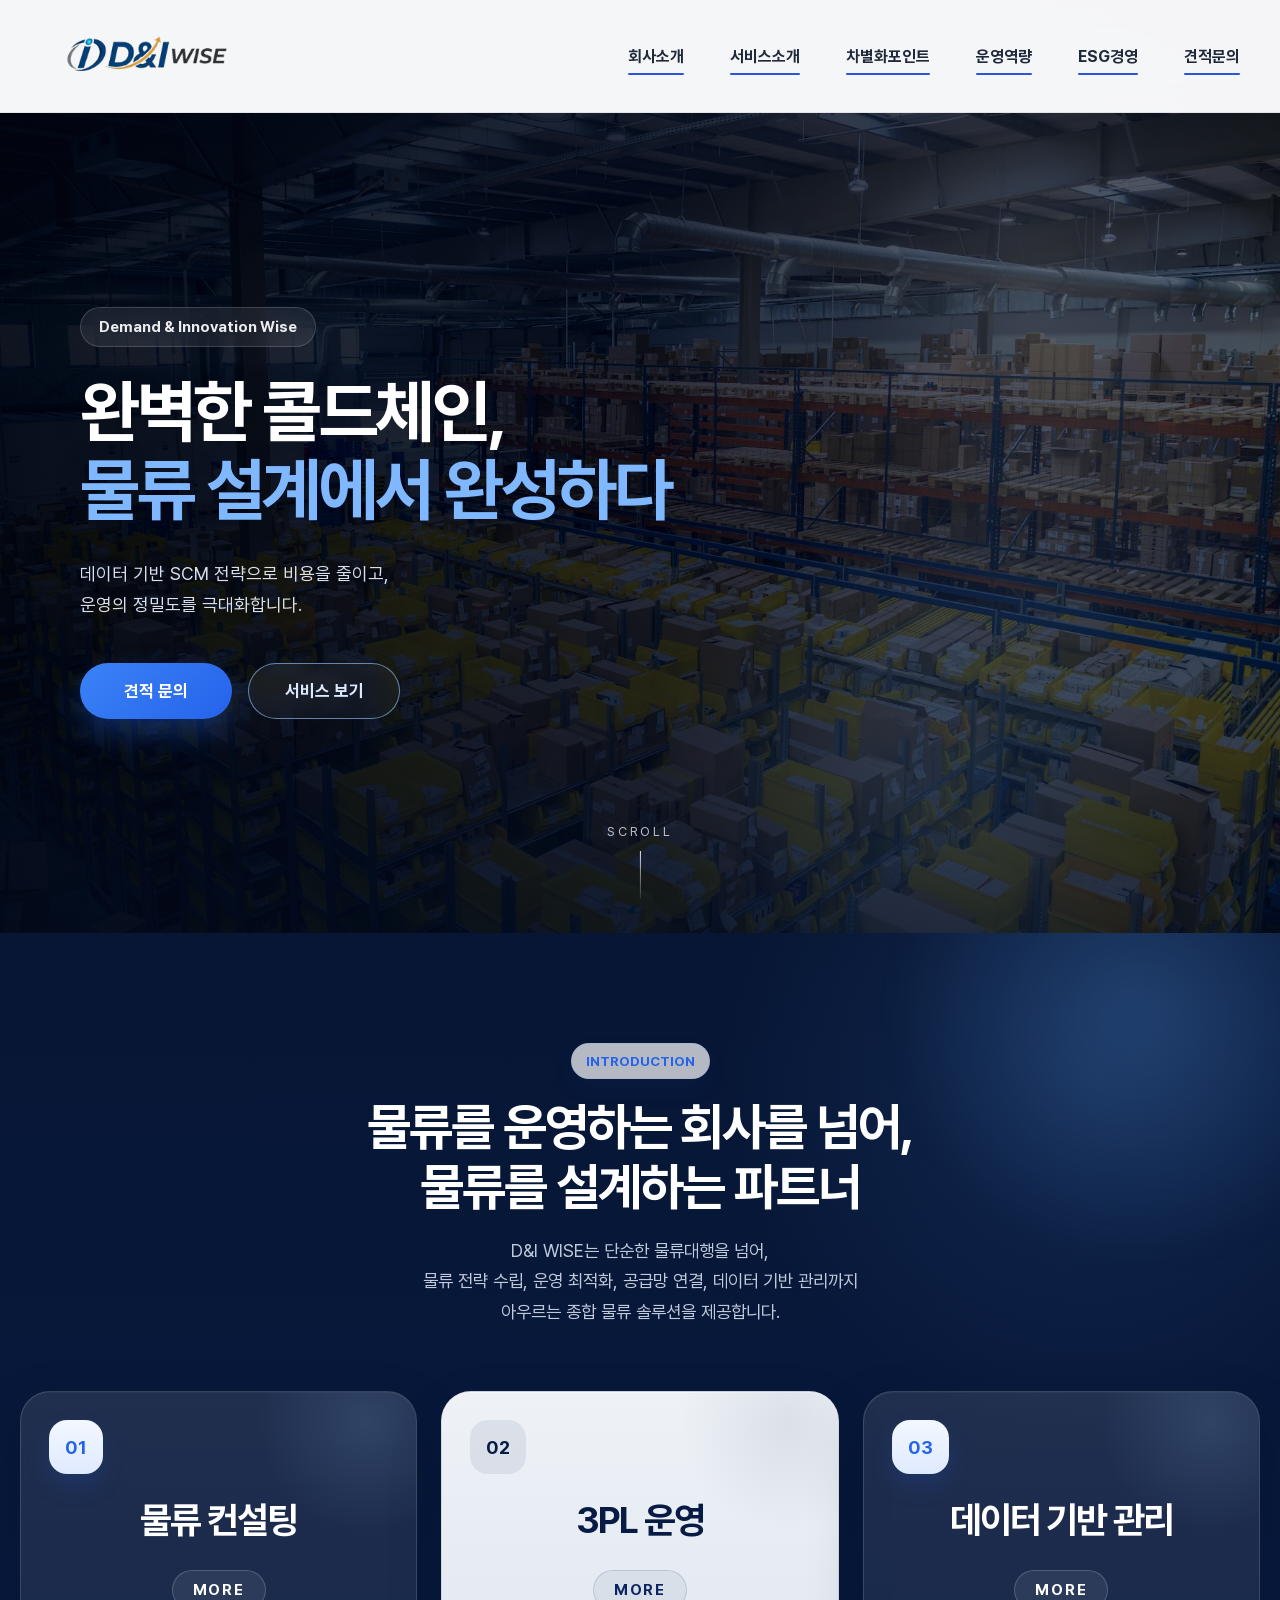
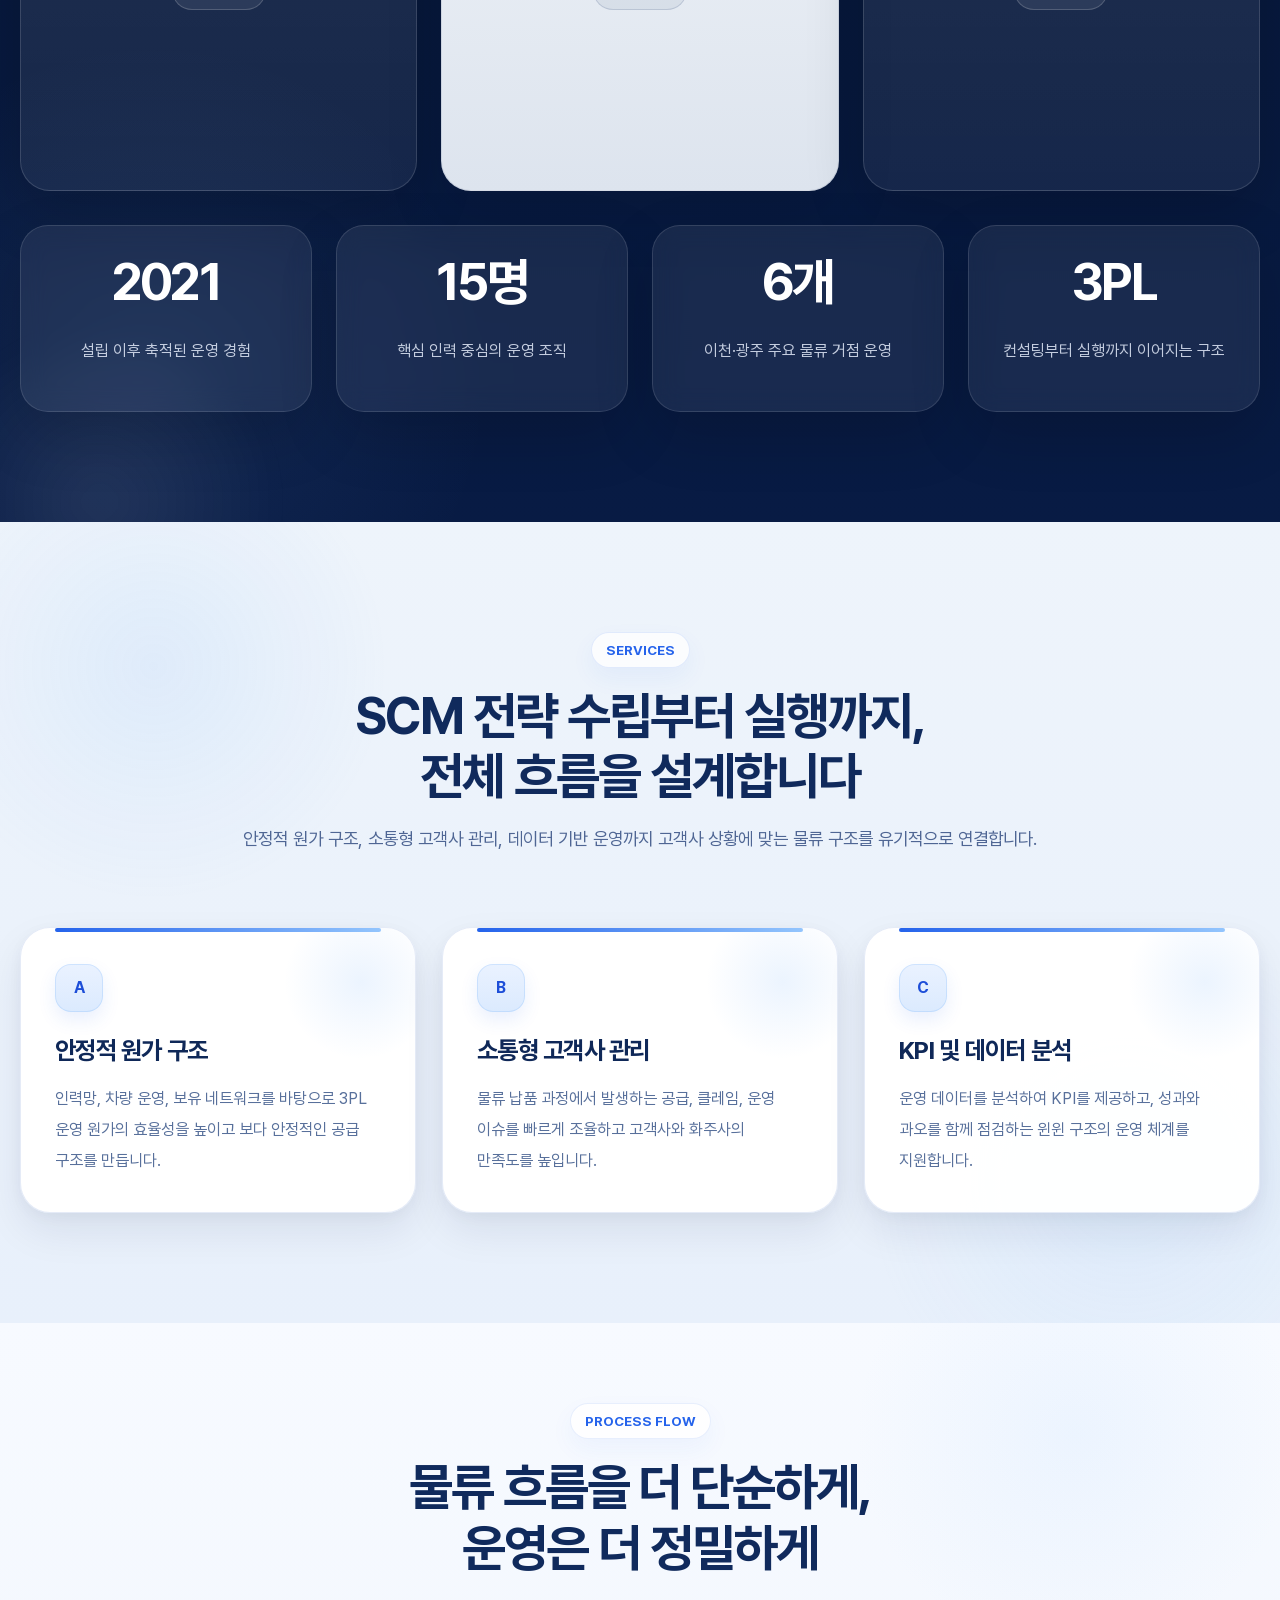
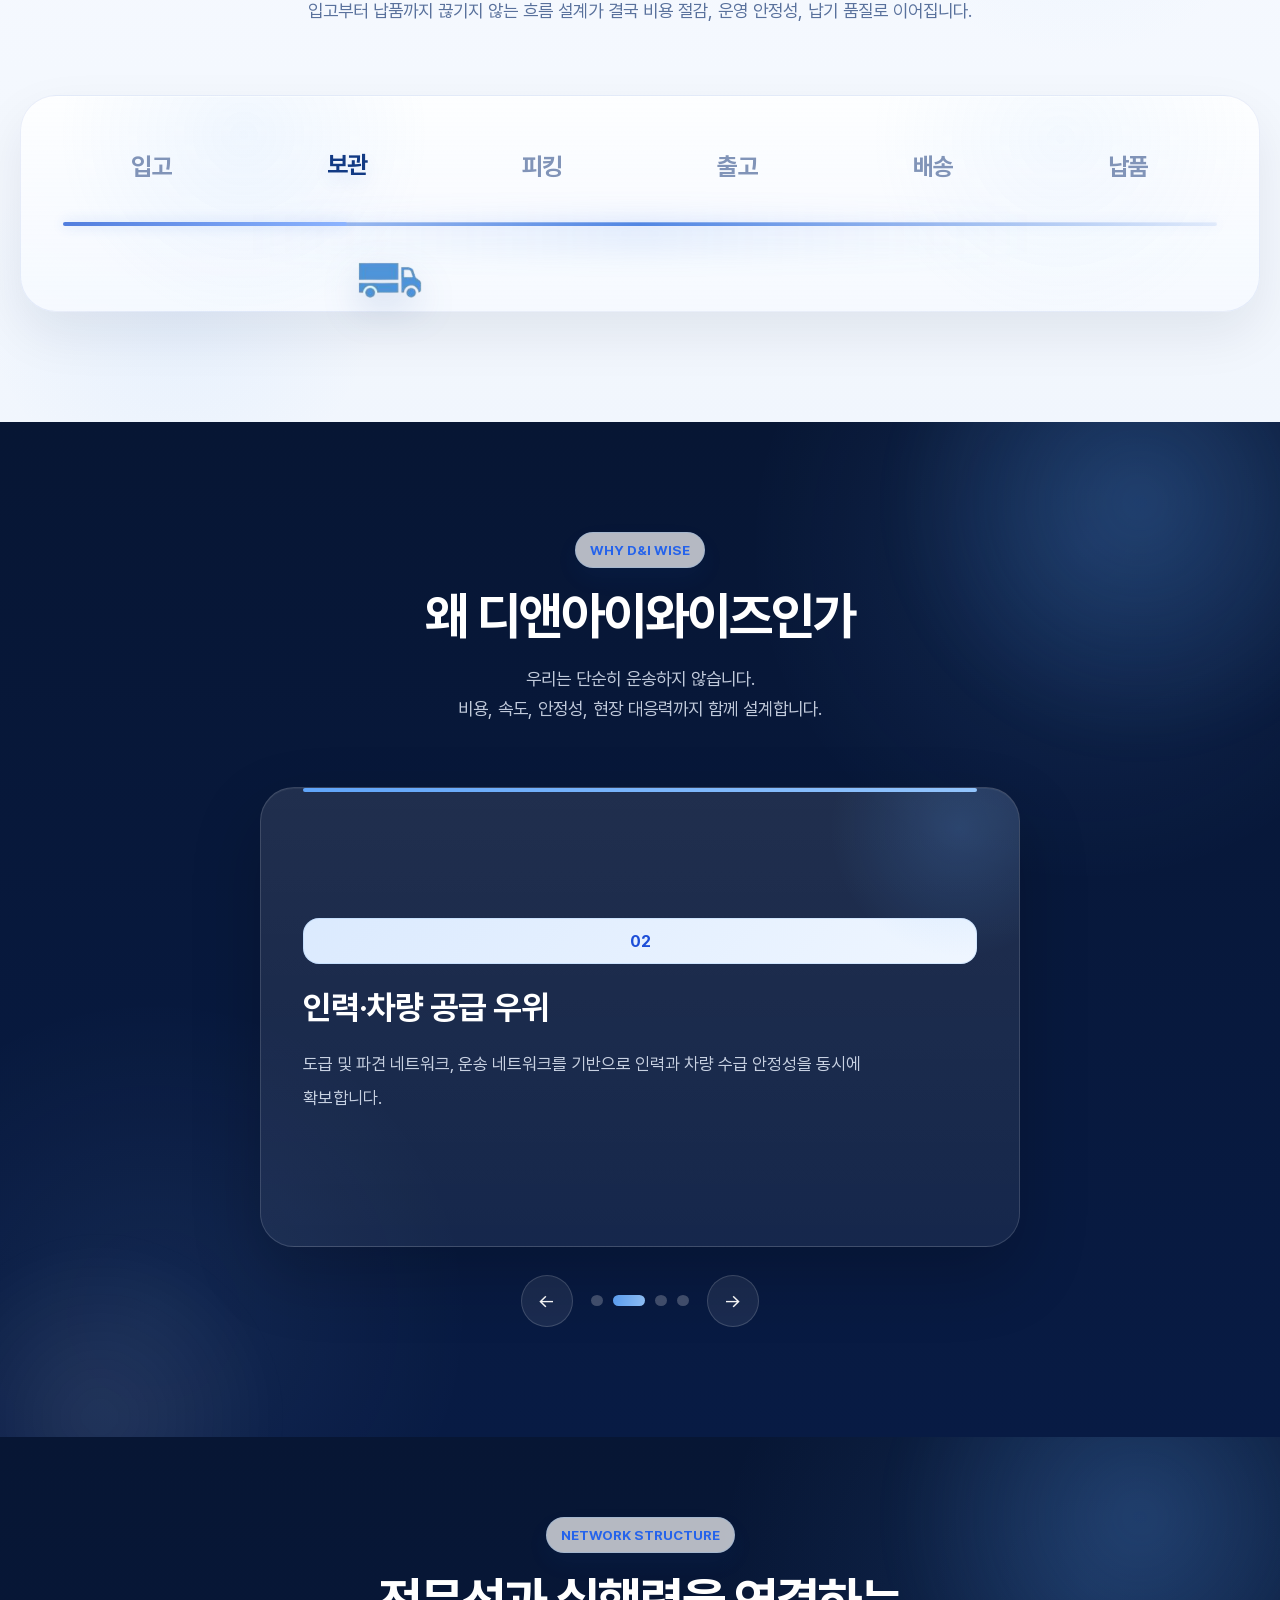
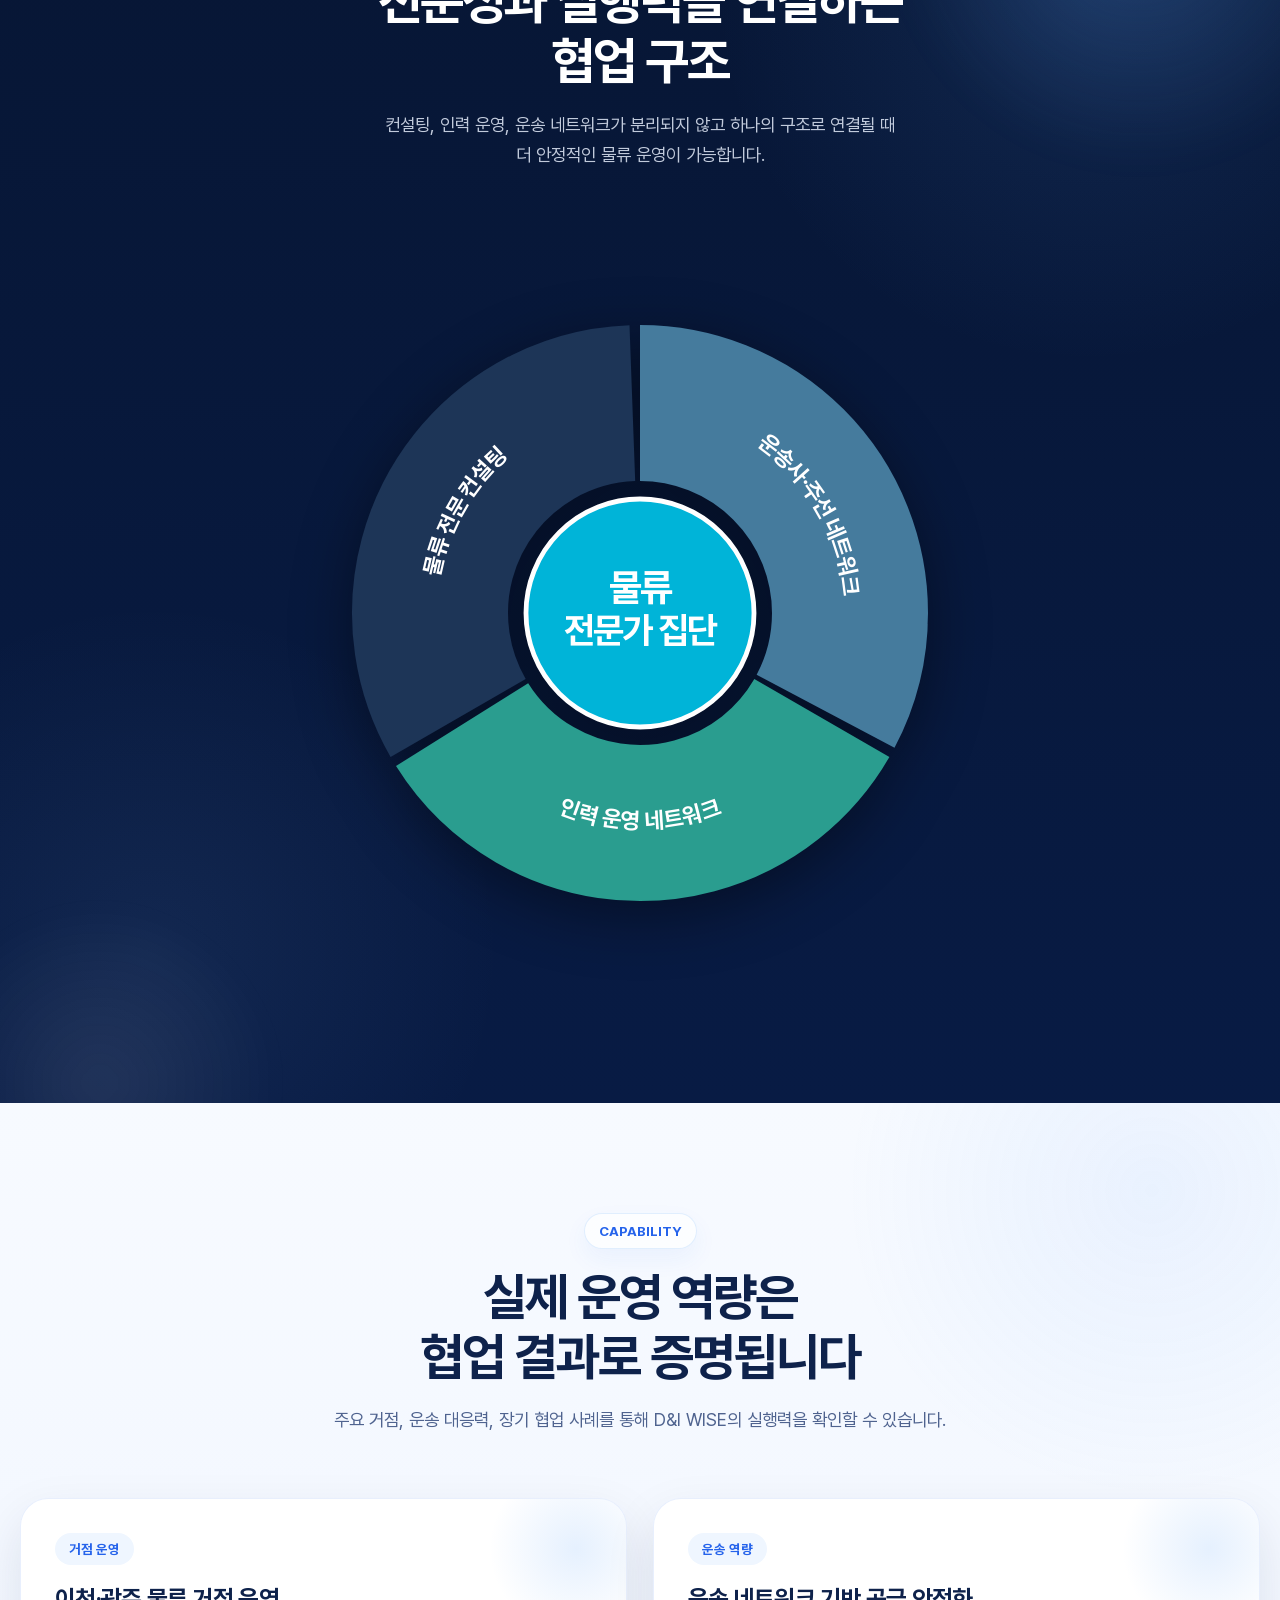
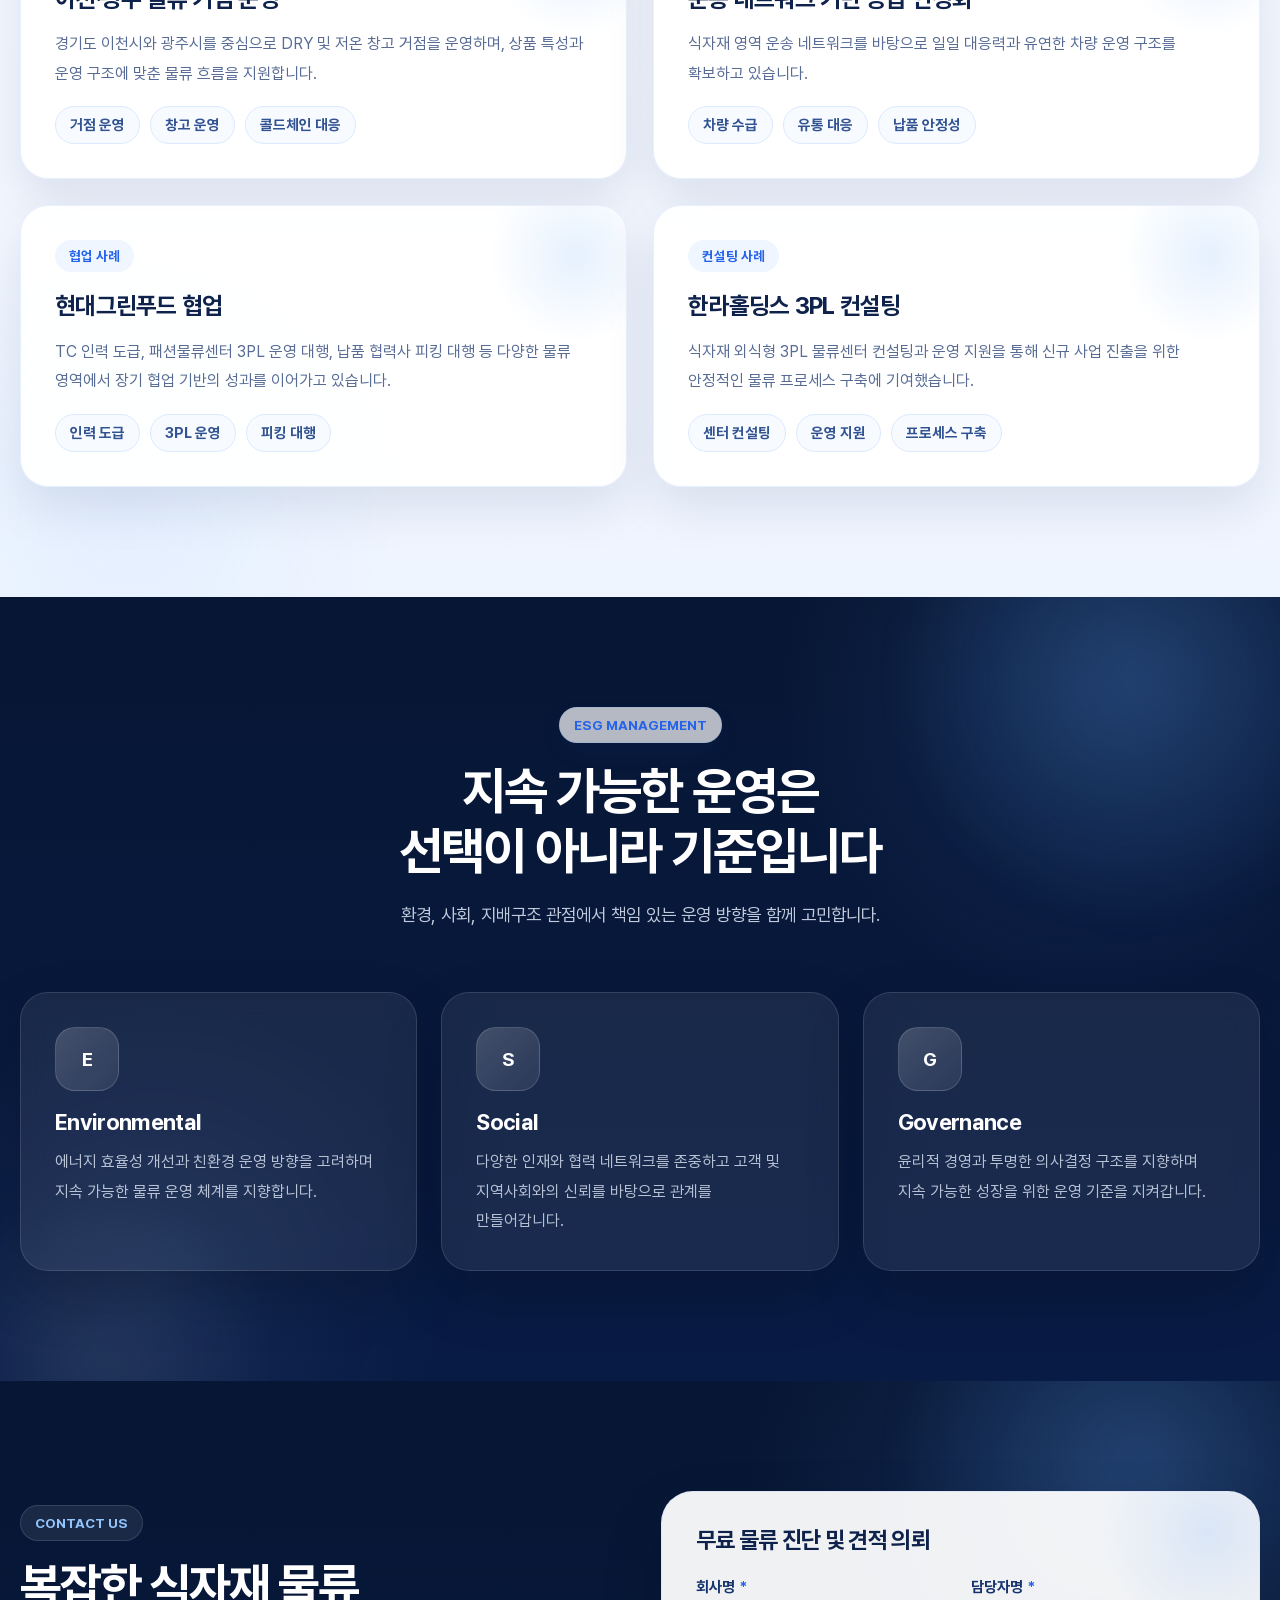
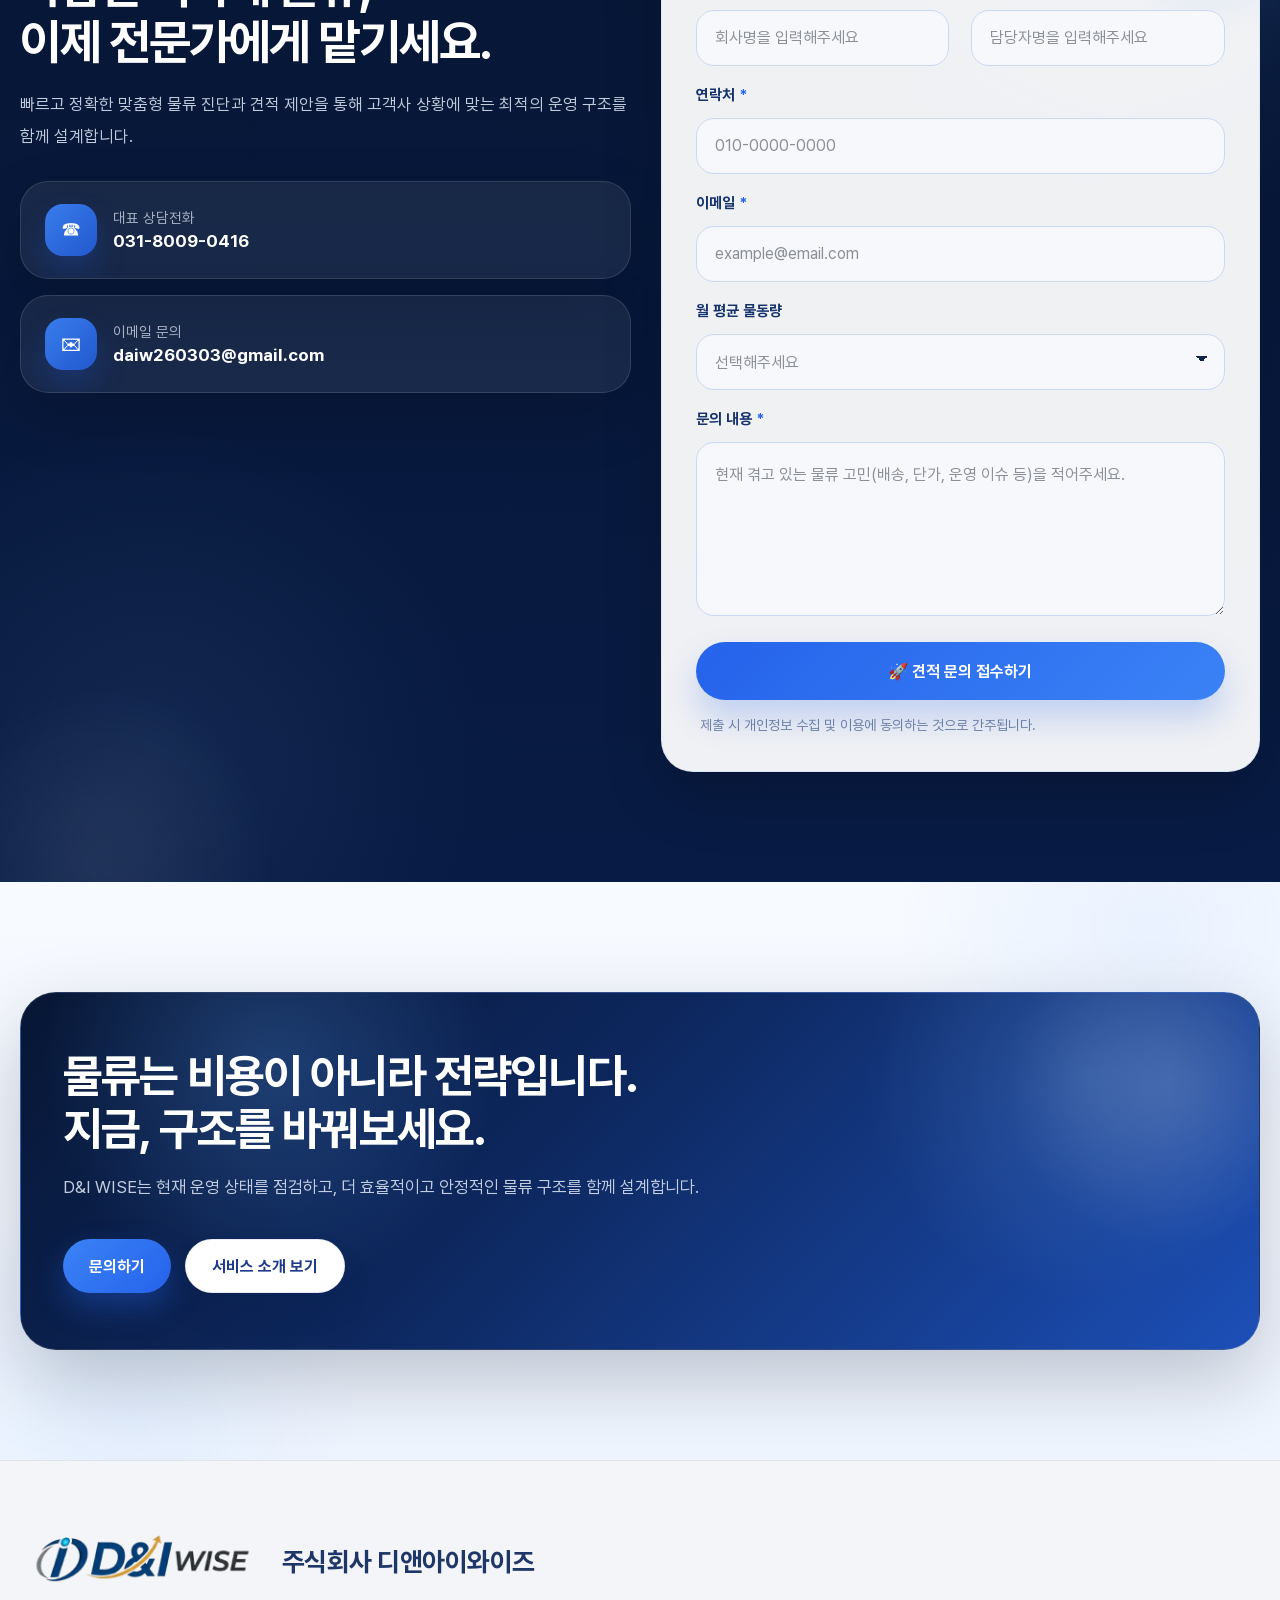
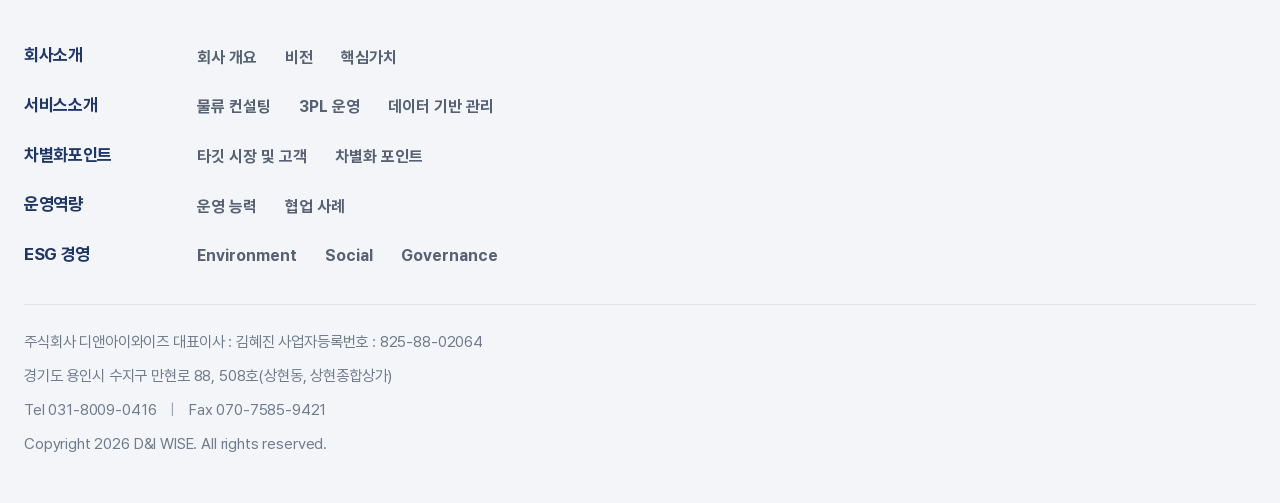
==== commit fcf50ab3: "모바일버전정리중" ====
--- a/index.html
+++ b/index.html
@@ -4,6 +4,7 @@
   <meta charset="UTF-8" />
   <meta name="viewport" content="width=device-width, initial-scale=1.0" />
   <title>D&I WISE | 완벽한 콜드체인, 물류 설계에서 완성하다</title>
+  <meta name="description" content="디앤아이와이즈는 식품·식자재 물류에 특화된 3PL 물류대행 전문 기업입니다. 입고, 보관, 피킹, 배송, 납품까지 맞춤형 물류 솔루션을 제공합니다.">
 
     <!-- Google tag (gtag.js) -->
   <script async src="https://www.googletagmanager.com/gtag/js?id=G-M8EKJ6LYF7"></script>
@@ -16,6 +17,7 @@
   </script>
 
   <link rel="stylesheet" href="assets/css/style.css" />
+  <link rel="stylesheet" href="assets/css/mobile-fix.css" />
 </head>
 
 <body>
@@ -894,33 +896,48 @@
   </script>
 
   <script>
-    document.addEventListener('DOMContentLoaded', function () {
-      const cards = document.querySelectorAll('.intro-service-card');
-      const moreButtons = document.querySelectorAll('.intro-service-more');
-
-      if (!cards.length || !moreButtons.length) return;
-
-      moreButtons.forEach((button) => {
-        button.addEventListener('click', function (e) {
-          e.preventDefault();
-          e.stopPropagation();
-
-          const currentCard = this.closest('.intro-service-card');
-          if (!currentCard) return;
-
-          const isOpen = currentCard.classList.contains('is-open');
-
-          cards.forEach((card) => {
-            card.classList.remove('is-open');
-          });
-
-          if (!isOpen) {
-            currentCard.classList.add('is-open');
-          }
-        });
+  document.addEventListener('DOMContentLoaded', function () {
+    const cards = document.querySelectorAll('.intro-service-card');
+    const moreButtons = document.querySelectorAll('.intro-service-more');
+
+    if (!cards.length || !moreButtons.length) return;
+
+    function closeAllCards() {
+      cards.forEach((card) => {
+        card.classList.remove('is-open');
+      });
+    }
+
+    moreButtons.forEach((button) => {
+      button.addEventListener('click', function (e) {
+        if (window.innerWidth <= 768) {
+          closeAllCards();
+          return;
+        }
+
+        e.preventDefault();
+        e.stopPropagation();
+
+        const currentCard = this.closest('.intro-service-card');
+        if (!currentCard) return;
+
+        const isOpen = currentCard.classList.contains('is-open');
+
+        closeAllCards();
+
+        if (!isOpen) {
+          currentCard.classList.add('is-open');
+        }
       });
     });
-  </script>
+
+    window.addEventListener('resize', function () {
+      if (window.innerWidth <= 768) {
+        closeAllCards();
+      }
+    });
+  });
+</script>
 
 <script>
   document.addEventListener('DOMContentLoaded', function () {
@@ -1237,25 +1254,35 @@
     const target = document.getElementById('contact-estimate');
     if (!target) return;
 
-    const shouldMove =
-      window.location.hash === '#contact-estimate' ||
-      sessionStorage.getItem('scrollToEstimate') === '1';
-
-    if (!shouldMove) return;
-
-    sessionStorage.removeItem('scrollToEstimate');
-
+    // 1. 주소창의 파라미터 읽기
+    const urlParams = new URLSearchParams(window.location.search);
+    const hasScrollParam = urlParams.get('scroll') === 'estimate';
+    const hasHash = window.location.hash === '#contact-estimate';
+
+    // 해시나 파라미터 둘 다 없으면 스크롤하지 않음
+    if (!hasScrollParam && !hasHash) return;
+
+    // 2. 이동 위치 계산 (헤더 높이 140px 제외)
     const headerOffset = 140;
-    const targetTop =
-      target.getBoundingClientRect().top + window.pageYOffset - headerOffset;
-
+    const targetTop = target.getBoundingClientRect().top + window.pageYOffset - headerOffset;
+
+    // 3. 1차 즉시 이동
     window.scrollTo({ top: targetTop, behavior: 'auto' });
 
+    // 4. 2차 보정 후 부드러운 안착
     setTimeout(() => {
-      window.scrollTo({ top: targetTop, behavior: 'auto' });
+      window.scrollTo({ top: targetTop, behavior: 'smooth' });
+      
+      // 5. 스크롤 완료 후 URL을 깔끔하게 정리 (새로고침 시 재스크롤 방지)
+      // index.html?scroll=estimate -> index.html 로 주소창 몰래 변경
+      window.history.replaceState({}, document.title, window.location.pathname);
     }, 250);
   }
 
+  // HTML 렌더링 직후 즉시 실행
+  document.addEventListener('DOMContentLoaded', moveToEstimateSection);
+  
+  // 늦게 로딩되는 요소를 대비해 load 시점에도 한 번 더 체크 (선택)
   window.addEventListener('load', moveToEstimateSection);
 </script>
 
--- a/assets/css/style.css
+++ b/assets/css/style.css
@@ -491,7 +491,7 @@
   inset: 0;
   z-index: 0;
   overflow: hidden;
-  background-image: url("../hero_back_img.jpg");
+  background-image: url("../hero_back_img.webp");
   background-size: cover;
   background-position: center center;
   background-repeat: no-repeat;
@@ -4421,4 +4421,912 @@
 
 #contact-estimate {
   scroll-margin-top: 140px;
+}
+
+/* =========================
+   Responsive Patch for D&I WISE
+   기존 CSS 맨 아래 추가
+   ========================= */
+
+/* 공통 컨테이너 폭 보정 */
+:root {
+  --responsive-gutter-desktop: 32px;
+  --responsive-gutter-tablet: 24px;
+  --responsive-gutter-mobile: 20px;
+  --responsive-gutter-small: 16px;
+}
+
+.container,
+.container-wide,
+.header-inner {
+  width: min(100% - var(--responsive-gutter-desktop), 1200px);
+  margin-left: auto;
+  margin-right: auto;
+  box-sizing: border-box;
+}
+
+/* 공통 박스 계산 안정화 */
+*,
+*::before,
+*::after {
+  box-sizing: border-box;
+}
+
+/* 이미지가 영역 비율 안에서 자연스럽게 보이도록 */
+img {
+  max-width: 100%;
+  height: auto;
+}
+
+/* hero / sub-hero 텍스트 비율 보정 */
+.hero-title,
+.sub-hero-title,
+.section-title,
+.company-section-title,
+.services-section-title {
+  font-size: clamp(1.9rem, 4vw, 3.6rem);
+  line-height: 1.18;
+  word-break: keep-all;
+}
+
+.hero-desc,
+.sub-hero-desc,
+.section-desc,
+.company-section-desc,
+.services-section-desc {
+  font-size: clamp(0.98rem, 1.5vw, 1.12rem);
+  line-height: 1.7;
+  word-break: keep-all;
+}
+
+/* 주요 섹션 내부 폭이 화면 밖으로 넘치지 않게 */
+.section,
+.section-dark,
+.section-light,
+.sub-hero,
+.company-section,
+.services-section,
+.service-flow-panel,
+.services-bridge-band,
+.case-study-section,
+.esg-section {
+  overflow-x: clip;
+}
+
+/* 카드류가 모바일에서 꽉 끼지 않도록 */
+.service-card,
+.value-card,
+.case-card,
+.esg-card,
+.target-card,
+.diff-card,
+.service-flow-step,
+.service-structure-card,
+.company-value-card {
+  width: 100%;
+  min-width: 0;
+}
+
+/* 그리드/플렉스 내부 텍스트 넘침 방지 */
+.service-flow-step,
+.service-card,
+.value-card,
+.case-card,
+.esg-card,
+.target-card,
+.diff-card,
+.service-structure-card,
+.company-value-card,
+.company-section-desc,
+.section-desc,
+.services-section-desc {
+  min-width: 0;
+  word-break: keep-all;
+  overflow-wrap: break-word;
+}
+
+/* 헤더 로고 과도하게 커지는 것 방지 */
+.header-logo img {
+  max-width: 100%;
+  height: auto;
+}
+
+/* 데스크톱에서는 기존 비율 최대한 유지 */
+.hero,
+.sub-hero {
+  width: 100%;
+}
+
+/* ===== 태블릿 ===== */
+@media (max-width: 1024px) {
+  .container,
+  .container-wide,
+  .header-inner {
+    width: min(100% - var(--responsive-gutter-tablet), 960px);
+  }
+
+  .hero-title,
+  .sub-hero-title,
+  .section-title,
+  .company-section-title,
+  .services-section-title {
+    font-size: clamp(1.8rem, 5vw, 3rem);
+  }
+
+  .hero-desc,
+  .sub-hero-desc,
+  .section-desc,
+  .company-section-desc,
+  .services-section-desc {
+    font-size: 1rem;
+  }
+}
+
+/* ===== 모바일 ===== */
+@media (max-width: 768px) {
+  .container,
+  .container-wide,
+  .header-inner {
+    width: calc(100% - var(--responsive-gutter-mobile));
+  }
+
+  .header-shell {
+    padding-left: 0;
+    padding-right: 0;
+  }
+
+  .header-inner {
+    height: auto;
+    min-height: 76px;
+  }
+
+  .header-logo img {
+    height: 56px;
+    width: auto;
+  }
+
+  .hero,
+  .sub-hero,
+  .section,
+  .section-dark,
+  .section-light,
+  .company-section,
+  .services-section {
+    padding-left: 0;
+    padding-right: 0;
+  }
+
+  .hero-title,
+  .sub-hero-title,
+  .section-title,
+  .company-section-title,
+  .services-section-title {
+    font-size: clamp(1.6rem, 7vw, 2.4rem);
+    line-height: 1.22;
+    letter-spacing: -0.03em;
+  }
+
+  .hero-desc,
+  .sub-hero-desc,
+  .section-desc,
+  .company-section-desc,
+  .services-section-desc {
+    font-size: 0.96rem;
+    line-height: 1.65;
+  }
+
+  /* 회사소개 / 서비스소개 계열 여백 완화 */
+  .company-section,
+  .services-section {
+    padding-top: 56px;
+    padding-bottom: 56px;
+  }
+
+  /* 운영흐름 / 구조 카드 간격 안정화 */
+  .service-flow-panel,
+  .services-bridge-band {
+    border-radius: 20px;
+  }
+
+  .service-flow-grid,
+  .services-grid,
+  .target-market-grid,
+  .case-study-grid,
+  .esg-grid,
+  .service-structure-grid,
+  .company-value-grid {
+    grid-template-columns: 1fr !important;
+    gap: 16px !important;
+  }
+
+  /* 2열/3열짜리 요소들 모바일 1열화 */
+  .service-flow-step,
+  .service-card,
+  .value-card,
+  .case-card,
+  .esg-card,
+  .target-card,
+  .diff-card,
+  .service-structure-card,
+  .company-value-card {
+    padding: 20px;
+  }
+
+  /* 원형/도식형 영역이 너무 넓게 퍼지지 않게 */
+  .network-visual,
+  .value-circle-wrap,
+  .service-structure-visual,
+  .core-value-visual {
+    width: 100%;
+    max-width: 100%;
+    overflow: hidden;
+  }
+
+  /* 차트/지도/비주얼 박스류 */
+  .section-visual,
+  .sub-hero-visual,
+  .hero-visual,
+  .case-study-visual,
+  .map-visual {
+    width: 100%;
+    border-radius: 18px;
+    overflow: hidden;
+  }
+}
+
+/* ===== 아주 작은 모바일 ===== */
+@media (max-width: 480px) {
+  .container,
+  .container-wide,
+  .header-inner {
+    width: calc(100% - var(--responsive-gutter-small));
+  }
+
+  .header-logo img {
+    height: 48px;
+  }
+
+  .hero-title,
+  .sub-hero-title,
+  .section-title,
+  .company-section-title,
+  .services-section-title {
+    font-size: clamp(1.35rem, 8vw, 2rem);
+    line-height: 1.24;
+  }
+
+  .hero-desc,
+  .sub-hero-desc,
+  .section-desc,
+  .company-section-desc,
+  .services-section-desc {
+    font-size: 0.92rem;
+    line-height: 1.6;
+  }
+
+  .service-flow-step,
+  .service-card,
+  .value-card,
+  .case-card,
+  .esg-card,
+  .target-card,
+  .diff-card,
+  .service-structure-card,
+  .company-value-card {
+    padding: 16px;
+    border-radius: 16px;
+  }
+
+  .service-flow-panel,
+  .services-bridge-band,
+  .section-visual,
+  .sub-hero-visual,
+  .hero-visual,
+  .case-study-visual,
+  .map-visual {
+    border-radius: 16px;
+  }
+}
+
+/* =========================================
+   D&I WISE 모바일 실전 보정 패치
+   기존 CSS 맨 아래에 추가
+   ========================================= */
+
+@media (max-width: 768px) {
+  /* -------------------------
+     0. 공통
+     ------------------------- */
+  html, body {
+    overflow-x: hidden;
+  }
+
+  .container,
+  .container-wide,
+  .header-inner {
+    width: calc(100% - 24px) !important;
+    max-width: 100%;
+    margin-left: auto;
+    margin-right: auto;
+  }
+
+  /* -------------------------
+     1. 헤더
+     ------------------------- */
+  .header-shell {
+    min-height: 88px;
+  }
+
+  .header-inner {
+    min-height: 88px;
+    height: auto;
+    padding-top: 10px;
+    padding-bottom: 10px;
+    display: flex;
+    align-items: center;
+    justify-content: space-between;
+  }
+
+  .header-logo img {
+    height: 52px !important;
+    width: auto;
+    max-width: 220px;
+    object-fit: contain;
+  }
+
+  .mobile-menu-toggle,
+  .menu-toggle,
+  .nav-toggle,
+  .header-menu-btn {
+    transform: scale(0.92);
+    transform-origin: center;
+  }
+
+  /* -------------------------
+     2. 메인 Hero
+     ------------------------- */
+  .hero {
+    min-height: auto !important;
+    padding-top: 36px !important;
+    padding-bottom: 48px !important;
+    background-position: center center !important;
+    background-size: cover !important;
+  }
+
+  .hero-inner,
+  .hero-content {
+    width: 100%;
+    max-width: 100%;
+  }
+
+  .hero-kicker {
+    font-size: 0.95rem !important;
+    padding: 10px 18px !important;
+    border-radius: 999px;
+  }
+
+  .hero-title {
+    font-size: clamp(2rem, 9vw, 3rem) !important;
+    line-height: 1.16 !important;
+    letter-spacing: -0.04em !important;
+    margin-bottom: 18px !important;
+  }
+
+  .hero-desc {
+    font-size: 1rem !important;
+    line-height: 1.65 !important;
+    margin-bottom: 28px !important;
+  }
+
+  /* hero 버튼 축소 */
+  .hero-actions,
+  .hero-cta,
+  .hero-buttons {
+    display: flex;
+    flex-direction: column;
+    gap: 14px;
+    width: 100%;
+  }
+
+  .hero-actions .btn,
+  .hero-actions a,
+  .hero-cta .btn,
+  .hero-cta a,
+  .hero-buttons .btn,
+  .hero-buttons a,
+  .hero .btn,
+  .hero a.btn,
+  .hero-primary,
+  .hero-secondary {
+    width: 100%;
+    min-height: 58px !important;
+    padding: 16px 20px !important;
+    border-radius: 999px !important;
+    font-size: 1.05rem !important;
+    line-height: 1.2 !important;
+  }
+
+  /* -------------------------
+     3. 서브히어로 / 섹션 타이틀
+     ------------------------- */
+  .sub-hero {
+    padding-top: 56px !important;
+    padding-bottom: 56px !important;
+  }
+
+  .sub-hero-title,
+  .section-title,
+  .company-section-title,
+  .services-section-title {
+    font-size: clamp(1.85rem, 8vw, 2.5rem) !important;
+    line-height: 1.2 !important;
+    letter-spacing: -0.04em !important;
+  }
+
+  .sub-hero-desc,
+  .section-desc,
+  .company-section-desc,
+  .services-section-desc {
+    font-size: 0.98rem !important;
+    line-height: 1.7 !important;
+  }
+
+  /* -------------------------
+     4. PROCESS FLOW 모바일 단순화
+     ------------------------- */
+
+  /* 패널 자체 정리 */
+  .service-flow-panel {
+    padding: 18px !important;
+    border-radius: 28px !important;
+  }
+
+  .service-flow-grid {
+    display: grid !important;
+    grid-template-columns: 1fr 1fr !important;
+    gap: 14px !important;
+    align-items: stretch !important;
+  }
+
+  .service-flow-step {
+    min-height: 92px !important;
+    padding: 16px 12px !important;
+    border-radius: 22px !important;
+    display: flex !important;
+    align-items: center;
+    justify-content: center;
+  }
+
+  .service-flow-step h4,
+  .service-flow-step .step-title {
+    font-size: 1.05rem !important;
+    line-height: 1.2 !important;
+    margin: 0 !important;
+  }
+
+  .service-flow-step p,
+  .service-flow-step .step-desc,
+  .service-flow-step .step-num {
+    display: none !important;
+  }
+
+  /* 모바일에서는 연결선/움직이는 요소 제거 */
+  .service-flow-line,
+  .service-flow-lines,
+  .service-flow-arrow,
+  .service-flow-path,
+  .service-flow-connector,
+  .flow-line,
+  .flow-arrow,
+  .flow-connector,
+  .truck-line,
+  .truck-path,
+  .truck-icon-moving,
+  .flow-moving-icon,
+  .service-flow-truck,
+  .service-flow-truck-wrap {
+    display: none !important;
+    animation: none !important;
+  }
+
+  /* 트럭 이미지를 정적 아이콘으로만 사용 */
+  .service-flow-step--truck img,
+  .service-flow-step.truck-step img,
+  .service-flow-step .truck-icon,
+  .service-flow-step .step-icon {
+    max-width: 90px !important;
+    height: auto !important;
+    display: block;
+    margin: 0 auto;
+  }
+
+  /* 혹시 트럭칸 텍스트가 겹치면 더 강하게 숨김 */
+  .service-flow-step img + span,
+  .service-flow-step img + strong {
+    display: none !important;
+  }
+
+  /* -------------------------
+     5. 카드/그리드 1열 정리
+     ------------------------- */
+  .services-grid,
+  .target-market-grid,
+  .case-study-grid,
+  .esg-grid,
+  .service-structure-grid,
+  .company-value-grid,
+  .diff-grid {
+    grid-template-columns: 1fr !important;
+    gap: 16px !important;
+  }
+
+  .service-card,
+  .value-card,
+  .case-card,
+  .esg-card,
+  .target-card,
+  .diff-card,
+  .service-structure-card,
+  .company-value-card {
+    padding: 20px !important;
+    border-radius: 20px !important;
+  }
+
+  /* -------------------------
+     6. 모바일 메뉴 오픈 화면 정리
+     ------------------------- */
+  .mobile-nav,
+  .nav-mobile,
+  .mobile-menu-panel,
+  .nav-drawer {
+    padding: 28px 24px 32px !important;
+  }
+
+  .mobile-nav .nav-link,
+  .nav-mobile .nav-link,
+  .mobile-menu-panel .nav-link,
+  .nav-drawer .nav-link {
+    font-size: 1rem !important;
+  }
+
+  .mobile-nav .nav-dropdown,
+  .nav-mobile .nav-dropdown,
+  .mobile-menu-panel .nav-dropdown,
+  .nav-drawer .nav-dropdown {
+    gap: 10px !important;
+  }
+
+  /* -------------------------
+     7. 푸터 모바일 정리
+     ------------------------- */
+  .footer,
+  .site-footer {
+    padding-top: 28px !important;
+    padding-bottom: 34px !important;
+  }
+
+  .footer-inner,
+  .site-footer-inner {
+    width: calc(100% - 24px) !important;
+    display: flex !important;
+    flex-direction: column !important;
+    gap: 18px !important;
+  }
+
+  .footer-top,
+  .footer-main,
+  .footer-bottom {
+    display: block !important;
+  }
+
+  .footer-logo img,
+  .site-footer-logo img {
+    height: 34px !important;
+    width: auto !important;
+  }
+
+  .footer-company,
+  .footer-info,
+  .footer-address,
+  .footer-copy,
+  .site-footer p,
+  .site-footer li,
+  .footer p,
+  .footer li {
+    font-size: 0.92rem !important;
+    line-height: 1.75 !important;
+    color: #7b8496 !important;
+    word-break: keep-all !important;
+  }
+
+  /* 푸터 항목 한 줄 나열되어 지저분하면 세로 정렬 */
+  .footer-meta,
+  .footer-links,
+  .footer-contact,
+  .site-footer-links,
+  .site-footer-meta {
+    display: flex !important;
+    flex-direction: column !important;
+    gap: 8px !important;
+    align-items: flex-start !important;
+  }
+
+  /* 구분자 제거 */
+  .footer-meta .divider,
+  .footer-links .divider,
+  .site-footer-meta .divider,
+  .site-footer-links .divider,
+  .footer .sep,
+  .site-footer .sep {
+    display: none !important;
+  }
+
+  /* 맨 위로 버튼 */
+  .back-to-top,
+  .scroll-top,
+  .top-btn {
+    width: 52px !important;
+    height: 52px !important;
+    right: 16px !important;
+    bottom: 16px !important;
+  }
+}
+
+/* 아주 작은 기기 */
+@media (max-width: 480px) {
+  .container,
+  .container-wide,
+  .header-inner,
+  .footer-inner,
+  .site-footer-inner {
+    width: calc(100% - 18px) !important;
+  }
+
+  .hero-title {
+    font-size: clamp(1.8rem, 9vw, 2.5rem) !important;
+  }
+
+  .hero-actions .btn,
+  .hero-actions a,
+  .hero .btn,
+  .hero a.btn,
+  .hero-primary,
+  .hero-secondary {
+    min-height: 54px !important;
+    font-size: 1rem !important;
+  }
+
+  .service-flow-panel {
+    padding: 14px !important;
+    border-radius: 24px !important;
+  }
+
+  .service-flow-step {
+    min-height: 84px !important;
+    border-radius: 18px !important;
+    padding: 14px 10px !important;
+  }
+}
+
+@media (max-width: 768px) {
+  .header-inner {
+    width: calc(100% - 20px);
+    height: 74px !important;
+  }
+
+  .header-logo img {
+    height: 42px !important;
+  }
+
+  .nav-toggle {
+    width: 40px;
+    height: 40px;
+  }
+
+  .nav-toggle span {
+    width: 22px;
+  }
+
+  .mobile-menu-inner {
+    width: calc(100% - 24px);
+    padding: 14px 0 20px;
+  }
+
+  .mobile-main-link {
+    font-size: 0.98rem;
+    margin-bottom: 10px;
+  }
+
+  .mobile-sub-links {
+    gap: 8px;
+  }
+
+  .mobile-sub-links a {
+    font-size: 0.93rem;
+    line-height: 1.5;
+  }
+}
+
+@media (max-width: 768px) {
+  .hero,
+  .hero-photo {
+    min-height: auto !important;
+    padding: 40px 0 46px !important;
+  }
+
+  .hero-photo .hero-inner {
+    padding: 0 20px !important;
+  }
+
+  .hero-photo .hero-text {
+    max-width: 100%;
+    padding: 20px 0 30px !important;
+  }
+
+  .hero-photo .hero-eyebrow {
+    font-size: 12px;
+    padding: 8px 12px;
+    margin-bottom: 18px;
+  }
+
+  .hero-photo .hero-text h1 {
+    font-size: clamp(34px, 8vw, 44px) !important;
+    line-height: 1.12;
+  }
+
+  .hero-photo .hero-text p {
+    font-size: 15px !important;
+    line-height: 1.7;
+    margin-top: 18px;
+  }
+
+  .scroll-indicator {
+    display: none !important;
+  }
+}
+
+@media (max-width: 768px) {
+  .hero-buttons {
+    flex-direction: column;
+    gap: 10px;
+    margin-top: 24px !important;
+  }
+
+  .hero-buttons .btn-primary,
+  .hero-buttons .btn-outline,
+  .hero-buttons .btn-light {
+    width: 100%;
+    min-height: 48px !important;
+    height: 48px;
+    padding: 0 18px !important;
+    font-size: 14px !important;
+    border-radius: 999px;
+  }
+}
+
+@media (max-width: 768px) {
+  .flow-wrap.flow-animated {
+    padding: 20px 16px !important;
+    border-radius: 24px !important;
+  }
+
+  .flow-track-glow,
+  .flow-track-line,
+  .flow-progress,
+  .flow-truck {
+    display: none !important;
+  }
+
+  .flow-status-row {
+    grid-template-columns: repeat(2, minmax(0, 1fr)) !important;
+    gap: 12px !important;
+  }
+
+  .flow-status-item {
+    min-height: 72px;
+    padding: 14px 10px !important;
+    border-radius: 18px !important;
+    background: rgba(255,255,255,0.88) !important;
+    border: 1px solid rgba(173,194,238,0.38);
+    font-size: 1rem !important;
+    display: flex;
+    align-items: center;
+    justify-content: center;
+  }
+
+  .flow-status-item.active {
+    transform: none !important;
+    text-shadow: none !important;
+  }
+}
+
+@media (max-width: 480px) {
+  .flow-status-row {
+    grid-template-columns: 1fr !important;
+  }
+}
+
+@media (max-width: 768px) {
+  .service-flow-grid {
+    grid-template-columns: 1fr !important;
+    gap: 14px !important;
+  }
+
+  .service-flow-step {
+    padding: 18px 16px !important;
+    border-radius: 20px !important;
+    min-height: auto !important;
+  }
+
+  .service-flow-step .step-num {
+    margin-bottom: 8px;
+    font-size: 0.85rem;
+  }
+
+  .service-flow-step h4 {
+    font-size: 1.05rem;
+    margin-bottom: 6px;
+  }
+
+  .service-flow-step p {
+    font-size: 0.92rem;
+    line-height: 1.6;
+  }
+}
+
+@media (max-width: 768px) {
+  .site-footer-top {
+    width: calc(100% - 24px) !important;
+    padding: 30px 0 24px !important;
+  }
+
+  .site-footer-brand {
+    flex-direction: column;
+    align-items: flex-start;
+    gap: 8px;
+    margin-bottom: 20px !important;
+  }
+
+  .site-footer-logo img {
+    height: 44px !important;
+  }
+
+  .site-footer-company {
+    font-size: 1.06rem !important;
+  }
+
+  .site-footer-sitemap {
+    gap: 12px !important;
+  }
+
+  .footer-sitemap-row {
+    grid-template-columns: 1fr !important;
+    gap: 0 !important;
+  }
+
+  .footer-main-link {
+    font-size: 0.98rem !important;
+    padding: 8px 0 !important;
+    border-bottom: 1px solid rgba(15,23,42,0.06);
+  }
+
+  .footer-sub-links {
+    display: none !important;
+  }
+
+  .site-footer-info {
+    margin-top: 20px !important;
+    padding-top: 18px !important;
+  }
+
+  .site-footer-info p {
+    margin: 0 0 6px;
+    font-size: 0.87rem !important;
+    line-height: 1.65 !important;
+    word-break: keep-all;
+  }
+
+  .site-footer-info span {
+    display: none;
+  }
 }
--- a/assets/css/mobile-fix.css
+++ b/assets/css/mobile-fix.css
@@ -0,0 +1,1104 @@
+/* =========================
+   mobile-fix.css
+   D&I WISE Mobile Final Patch
+   ========================= */
+
+/* -------------------------
+   Base
+   ------------------------- */
+html, body {
+  overflow-x: hidden;
+}
+
+*,
+*::before,
+*::after {
+  box-sizing: border-box;
+}
+
+img,
+svg {
+  max-width: 100%;
+}
+
+.container-wide,
+.hero-inner,
+.sub-hero-inner,
+.site-footer-top {
+  width: min(1280px, calc(100% - 40px));
+  margin-left: auto;
+  margin-right: auto;
+}
+
+/* -------------------------
+   Tablet
+   ------------------------- */
+@media (max-width: 1024px) {
+  .container-wide,
+  .hero-inner,
+  .sub-hero-inner,
+  .site-footer-top {
+    width: calc(100% - 28px) !important;
+  }
+
+  .section {
+    padding: 84px 0 !important;
+  }
+
+  .section-heading {
+    margin-bottom: 42px !important;
+  }
+
+  .section-title,
+  .services-section-title,
+  .company-section-title,
+  .case-section-title,
+  .diff-section-title,
+  .esg-block-title {
+    font-size: clamp(1.9rem, 4.6vw, 2.6rem) !important;
+    line-height: 1.22 !important;
+  }
+
+  .section-desc,
+  .services-section-desc,
+  .company-section-desc,
+  .case-section-desc,
+  .diff-section-desc,
+  .vision-text,
+  .contact-estimate-desc {
+    font-size: 0.98rem !important;
+    line-height: 1.75 !important;
+  }
+
+  .grid-2,
+  .grid-3,
+  .case-grid,
+  .esg-grid,
+  .stats-wrap,
+  .network-row,
+  .target-grid,
+  .diff-card-grid,
+  .service-detail-grid,
+  .services-highlight-grid,
+  .service-structure-grid,
+  .service-flow-grid,
+  .capability-grid,
+  .case-article-grid,
+  .company-grid-2,
+  .company-info-grid,
+  .esg-card-grid {
+    grid-template-columns: 1fr !important;
+  }
+}
+
+/* -------------------------
+   Mobile Header
+   ------------------------- */
+@media (max-width: 768px) {
+  .header-shell {
+    position: sticky;
+    top: 0;
+    z-index: 1000;
+  }
+
+  .header-inner {
+    width: calc(100% - 20px) !important;
+    height: 74px !important;
+    min-height: 74px !important;
+  }
+
+  .header-logo img {
+    height: 42px !important;
+    width: auto !important;
+    max-width: 210px;
+  }
+
+  .nav-toggle {
+    width: 40px !important;
+    height: 40px !important;
+    gap: 5px !important;
+  }
+
+  .nav-toggle span {
+    width: 22px !important;
+  }
+
+  .mobile-menu-inner {
+    width: calc(100% - 24px) !important;
+    padding: 14px 0 18px !important;
+  }
+
+  .mobile-menu-group + .mobile-menu-group {
+    margin-top: 14px !important;
+    padding-top: 14px !important;
+  }
+
+  .mobile-main-link {
+    font-size: 0.98rem !important;
+    margin-bottom: 10px !important;
+  }
+
+  .mobile-sub-links {
+    gap: 8px !important;
+    margin-top: 8px !important;
+  }
+
+  .mobile-sub-links a {
+    font-size: 0.92rem !important;
+    line-height: 1.5 !important;
+  }
+
+  /* -------------------------
+     Common spacing
+     ------------------------- */
+  .container-wide,
+  .hero-inner,
+  .sub-hero-inner,
+  .site-footer-top {
+    width: calc(100% - 20px) !important;
+  }
+
+  .section {
+    padding: 62px 0 !important;
+  }
+
+  .section-heading {
+    margin-bottom: 32px !important;
+  }
+
+  .section-kicker,
+  .services-section-kicker,
+  .sub-hero-kicker,
+  .vision-kicker,
+  .contact-kicker {
+    font-size: 0.76rem !important;
+    padding: 8px 12px !important;
+    margin-bottom: 14px !important;
+  }
+
+  .section-title,
+  .services-section-title,
+  .company-section-title,
+  .case-section-title,
+  .diff-section-title,
+  .esg-block-title,
+  .contact-estimate-title,
+  .vision-title {
+    font-size: clamp(1.7rem, 7vw, 2.2rem) !important;
+    line-height: 1.22 !important;
+    letter-spacing: -0.04em !important;
+  }
+
+  .section-desc,
+  .services-section-desc,
+  .company-section-desc,
+  .case-section-desc,
+  .diff-section-desc,
+  .vision-text,
+  .contact-estimate-desc,
+  .esg-detail-card p,
+  .company-card p,
+  .case-article-desc,
+  .case-subcard p,
+  .capability-card p {
+    font-size: 0.94rem !important;
+    line-height: 1.72 !important;
+  }
+
+  /* -------------------------
+     Main Hero
+     ------------------------- */
+  .hero,
+  .hero-photo {
+    min-height: auto !important;
+    padding: 42px 0 42px !important;
+  }
+
+  .hero-photo .hero-inner {
+    padding: 0 4px !important;
+  }
+
+  .hero-photo .hero-text {
+    max-width: 100% !important;
+    padding: 10px 0 20px !important;
+  }
+
+  .hero-photo .hero-eyebrow {
+    font-size: 12px !important;
+    padding: 8px 12px !important;
+    margin-bottom: 18px !important;
+  }
+
+  .hero-photo .hero-text h1 {
+    font-size: clamp(34px, 8.8vw, 44px) !important;
+    line-height: 1.12 !important;
+    max-width: 100% !important;
+  }
+
+  .hero-photo .hero-line-fixed {
+    white-space: normal !important;
+  }
+
+  .hero-photo .hero-text p {
+    margin-top: 18px !important;
+    font-size: 15px !important;
+    line-height: 1.7 !important;
+    max-width: 100% !important;
+  }
+
+.hero-buttons {
+  display: flex !important;
+  flex-direction: row !important;
+  justify-content: flex-start !important;
+  align-items: center !important;
+  gap: 10px !important;
+  flex-wrap: nowrap !important;
+  width: auto !important;
+  margin-top: 22px !important;
+}
+
+.hero-buttons .btn-primary,
+.hero-buttons .btn-outline,
+.hero-buttons .btn-light {
+  width: auto !important;
+  min-width: 112px !important;
+  max-width: 132px !important;
+  min-height: 44px !important;
+  height: 44px !important;
+  padding: 0 16px !important;
+  font-size: 13px !important;
+  border-radius: 999px !important;
+  flex: 0 0 auto !important;
+}
+
+  .scroll-indicator {
+    display: none !important;
+  }
+
+  /* -------------------------
+     Sub Hero
+     ------------------------- */
+  .sub-hero {
+    min-height: auto !important;
+    padding: 52px 0 44px !important;
+  }
+
+  .sub-hero-text h1 {
+    font-size: clamp(2rem, 8vw, 2.7rem) !important;
+    line-height: 1.16 !important;
+  }
+
+  .sub-hero-text p {
+    font-size: 0.95rem !important;
+    line-height: 1.7 !important;
+  }
+
+  /* -------------------------
+     Intro cards / stats
+     ------------------------- */
+  .intro-service-cards {
+    margin-top: 32px !important;
+    grid-template-columns: 1fr !important;
+    gap: 16px !important;
+  }
+
+  .intro-service-card {
+    min-height: 260px !important;
+    padding: 20px 18px 20px !important;
+    border-radius: 22px !important;
+  }
+
+  .intro-service-badge {
+    min-width: 44px !important;
+    height: 40px !important;
+    font-size: 0.95rem !important;
+    border-radius: 12px !important;
+  }
+
+  .intro-service-card-title {
+    font-size: 1.72rem !important;
+    line-height: 1.16 !important;
+  }
+
+  .intro-service-more {
+    min-width: 76px !important;
+    height: 34px !important;
+    margin-top: 18px !important;
+    font-size: 0.78rem !important;
+    letter-spacing: 0.08em !important;
+  }
+
+  .intro-service-overlay {
+    left: 18px !important;
+    right: 18px !important;
+    top: 132px !important;
+  }
+
+  .intro-service-card-panel {
+    min-height: 104px !important;
+    padding: 18px 16px !important;
+    border-radius: 16px !important;
+  }
+
+  .intro-service-card-text {
+    font-size: 0.9rem !important;
+    line-height: 1.62 !important;
+  }
+
+  .stats-wrap {
+    margin-top: 24px !important;
+    grid-template-columns: 1fr !important;
+    gap: 14px !important;
+  }
+
+  .stat-card {
+    padding: 22px 18px !important;
+    border-radius: 20px !important;
+    min-height: auto !important;
+  }
+
+  .stat-num {
+    font-size: clamp(2rem, 9vw, 2.6rem) !important;
+  }
+
+  .stat-label {
+    font-size: 0.92rem !important;
+  }
+
+  /* -------------------------
+     Service summary / common cards
+     ------------------------- */
+  .grid-3,
+  .case-grid,
+  .esg-grid,
+  .services-highlight-grid,
+  .service-detail-grid,
+  .case-article-grid,
+  .esg-card-grid,
+  .company-grid-2,
+  .company-info-grid {
+    gap: 14px !important;
+  }
+
+  .info-card,
+  .case-card,
+  .dark-card,
+  .esg-card,
+  .network-item,
+  .network-core,
+  .company-card,
+  .values-mobile-card,
+  .capability-card,
+  .case-article,
+  .case-subcard,
+  .esg-detail-card,
+  .service-highlight-card,
+  .service-detail-card,
+  .contact-estimate-form-card,
+  .contact-info-card {
+    padding: 22px 18px !important;
+    border-radius: 20px !important;
+  }
+
+  .card-title,
+  .case-title,
+  .dark-title,
+  .service-highlight-card h3,
+  .service-detail-card h3,
+  .company-card h3,
+  .case-article h3,
+  .esg-detail-card h4 {
+    font-size: 1.18rem !important;
+    line-height: 1.35 !important;
+  }
+
+  .card-text,
+  .case-text,
+  .dark-text,
+  .service-highlight-card p,
+  .service-detail-card p,
+  .service-detail-list,
+  .company-card p,
+  .case-subcard p {
+    font-size: 0.92rem !important;
+    line-height: 1.7 !important;
+  }
+
+  .case-list span,
+  .service-detail-list li {
+    font-size: 0.88rem !important;
+  }
+
+  /* -------------------------
+     Main process animation -> static
+     ------------------------- */
+  .flow-wrap.flow-animated {
+    padding: 18px 14px !important;
+    border-radius: 22px !important;
+  }
+
+  .flow-track-glow,
+  .flow-track-line,
+  .flow-progress,
+  .flow-truck {
+    display: none !important;
+  }
+
+  .flow-status-row {
+    display: grid !important;
+    grid-template-columns: repeat(2, minmax(0, 1fr)) !important;
+    gap: 12px !important;
+  }
+
+  .flow-status-item {
+    min-height: 70px !important;
+    padding: 14px 10px !important;
+    border-radius: 18px !important;
+    display: flex !important;
+    align-items: center !important;
+    justify-content: center !important;
+    font-size: 0.98rem !important;
+    line-height: 1.3 !important;
+    text-align: center !important;
+  }
+
+  /* -------------------------
+     Why slider
+     ------------------------- */
+  .why-slider-controls {
+    margin-top: 18px !important;
+  }
+
+  .why-nav {
+    width: 38px !important;
+    height: 38px !important;
+  }
+
+  /* -------------------------
+     Network diagram
+     ------------------------- */
+  .network-structure-section {
+    padding-top: 62px !important;
+  }
+
+  .network-diagram-wrap {
+    overflow: hidden;
+  }
+
+  .network-ring-svg {
+    width: 100% !important;
+    height: auto !important;
+    max-width: 420px;
+    margin: 0 auto;
+    display: block;
+  }
+
+  /* -------------------------
+     Contact form
+     ------------------------- */
+  .contact-estimate-wrap {
+    grid-template-columns: 1fr !important;
+    gap: 18px !important;
+  }
+
+  .contact-info-list {
+    grid-template-columns: 1fr !important;
+  }
+
+  .contact-info-card {
+    gap: 12px !important;
+  }
+
+  .contact-info-icon {
+    width: 46px !important;
+    height: 46px !important;
+    border-radius: 14px !important;
+    font-size: 1.05rem !important;
+  }
+
+  .contact-form-title {
+    font-size: 1.18rem !important;
+    margin-bottom: 18px !important;
+  }
+
+  .estimate-grid.two-col {
+    grid-template-columns: 1fr !important;
+    gap: 14px !important;
+  }
+
+  .form-group label {
+    font-size: 0.9rem !important;
+    margin-bottom: 8px !important;
+  }
+
+  .form-group input,
+  .form-group select {
+    height: 50px !important;
+    line-height: 50px !important;
+    font-size: 15px !important;
+    border-radius: 14px !important;
+  }
+
+  .form-group textarea {
+    min-height: 136px !important;
+    font-size: 15px !important;
+    border-radius: 14px !important;
+  }
+
+  .estimate-submit-btn {
+    min-height: 50px !important;
+    font-size: 0.95rem !important;
+  }
+
+  /* -------------------------
+     Services page
+     ------------------------- */
+  .services-overview-section {
+    padding-top: 44px !important;
+  }
+
+  .services-section {
+    padding: 34px 0 36px !important;
+  }
+
+  .services-section-header {
+    margin-bottom: 24px !important;
+    text-align: center;
+  }
+
+  .services-bridge-band {
+    margin: 8px 0 !important;
+    min-height: 40px !important;
+  }
+
+  .service-structure-panel,
+  .service-flow-panel {
+    padding: 18px 14px !important;
+    border-radius: 22px !important;
+  }
+
+  .service-structure-brand-logo {
+    max-width: 180px !important;
+    margin: 0 auto !important;
+  }
+
+  .structure-connector,
+  .structure-lines-bottom,
+  .structure-connector-v2,
+  .structure-lines-bottom-v2 {
+    display: none !important;
+  }
+
+  .service-structure-grid,
+  .service-structure-grid-v2 {
+    grid-template-columns: 1fr !important;
+    gap: 14px !important;
+    margin-top: 18px !important;
+  }
+
+  .service-structure-card {
+    padding: 18px 16px !important;
+    border-radius: 18px !important;
+    text-align: center !important;
+  }
+
+  .service-structure-card h4 {
+    font-size: 1.04rem !important;
+    margin-bottom: 8px !important;
+  }
+
+  .service-structure-card p {
+    font-size: 0.92rem !important;
+    line-height: 1.65 !important;
+  }
+
+  .service-structure-bottom {
+    margin-top: 16px !important;
+  }
+
+  .service-structure-cowork {
+    padding: 14px 14px !important;
+    text-align: center !important;
+    border-radius: 16px !important;
+  }
+
+  .services-highlight-grid,
+  .service-detail-grid {
+    grid-template-columns: 1fr !important;
+    gap: 14px !important;
+  }
+
+  .service-highlight-card,
+  .service-detail-card {
+    padding: 20px 18px !important;
+    border-radius: 20px !important;
+  }
+
+  .service-badge {
+    width: 40px !important;
+    height: 40px !important;
+    font-size: 0.92rem !important;
+  }
+
+  .service-flow-grid {
+    grid-template-columns: 1fr !important;
+    gap: 12px !important;
+  }
+
+  .service-flow-step {
+    min-height: auto !important;
+    padding: 18px 16px !important;
+    border-radius: 18px !important;
+  }
+
+  .service-flow-step .step-num {
+    margin-bottom: 8px !important;
+    font-size: 0.82rem !important;
+  }
+
+  .service-flow-step h4 {
+    font-size: 1rem !important;
+    margin-bottom: 6px !important;
+  }
+
+  .service-flow-step p {
+    font-size: 0.9rem !important;
+    line-height: 1.62 !important;
+  }
+
+  /* -------------------------
+     Company page
+     ------------------------- */
+  .company-overview-section {
+    padding-top: 44px !important;
+  }
+
+  .company-section {
+    padding: 30px 0 32px !important;
+  }
+
+  .vision-panel {
+    padding: 30px 18px !important;
+    border-radius: 22px !important;
+  }
+
+  .vision-panel::after {
+    left: 18px !important;
+    right: 18px !important;
+  }
+
+  .values-shell {
+    display: none !important;
+  }
+
+  .values-mobile-list {
+    display: grid !important;
+    grid-template-columns: 1fr !important;
+    gap: 14px !important;
+    margin-top: 20px !important;
+  }
+
+  /* -------------------------
+     Case page
+     ------------------------- */
+  .case-overview-section {
+    padding-top: 44px !important;
+  }
+
+  .case-section {
+    padding: 30px 0 32px !important;
+  }
+
+  .capability-panel {
+    padding: 20px 16px !important;
+    border-radius: 22px !important;
+  }
+
+  .capability-panel::after {
+    left: 16px !important;
+    right: 16px !important;
+  }
+
+  .case-map-image {
+    max-width: 100% !important;
+    border-radius: 16px !important;
+  }
+
+  /* -------------------------
+     Diff page
+     ------------------------- */
+  .diff-overview-section {
+    padding-top: 44px !important;
+  }
+
+  .target-grid,
+  .diff-card-grid {
+    grid-template-columns: 1fr !important;
+    gap: 14px !important;
+  }
+
+  .diff-card-btn {
+    min-height: auto !important;
+    padding: 22px 18px !important;
+    border-radius: 20px !important;
+  }
+
+  .diff-card-btn::after {
+    left: 18px !important;
+    right: 18px !important;
+  }
+
+  .diff-card-btn h3 {
+    font-size: 1.12rem !important;
+  }
+
+  .diff-card-btn p {
+    font-size: 0.9rem !important;
+    line-height: 1.65 !important;
+  }
+
+  .modal-box {
+    border-radius: 20px !important;
+  }
+
+  .modal-top {
+    padding: 20px 18px 16px !important;
+  }
+
+  .modal-body {
+    padding: 20px 18px 22px !important;
+    font-size: 0.94rem !important;
+    line-height: 1.75 !important;
+  }
+
+  .modal-title {
+    font-size: 1.36rem !important;
+  }
+
+  /* -------------------------
+     ESG page
+     ------------------------- */
+  .esg-overview-section {
+    padding-top: 44px !important;
+  }
+
+  .esg-block {
+    padding: 28px 0 30px !important;
+  }
+
+  .esg-card-grid {
+    grid-template-columns: 1fr !important;
+    gap: 14px !important;
+  }
+
+  /* -------------------------
+     Footer
+     ------------------------- */
+  .site-footer-top {
+    width: calc(100% - 20px) !important;
+    padding: 28px 0 22px !important;
+  }
+
+  .site-footer-brand {
+    flex-direction: column !important;
+    align-items: flex-start !important;
+    gap: 8px !important;
+    margin-bottom: 18px !important;
+  }
+
+  .site-footer-logo img {
+    height: 42px !important;
+  }
+
+  .site-footer-company {
+    font-size: 1.02rem !important;
+    line-height: 1.35 !important;
+  }
+
+  .site-footer-sitemap {
+    gap: 10px !important;
+  }
+
+  .footer-sitemap-row {
+    grid-template-columns: 1fr !important;
+    gap: 0 !important;
+  }
+
+  .footer-main-link {
+    font-size: 0.95rem !important;
+    padding: 8px 0 !important;
+    min-height: auto !important;
+    border-bottom: 1px solid rgba(15,23,42,0.06);
+  }
+
+  .footer-main-link::after {
+    display: none !important;
+  }
+
+  .footer-sub-links {
+    display: none !important;
+  }
+
+  .site-footer-info {
+    margin-top: 18px !important;
+    padding-top: 14px !important;
+  }
+
+  .site-footer-info p {
+    margin: 0 0 6px !important;
+    font-size: 0.86rem !important;
+    line-height: 1.65 !important;
+    word-break: keep-all !important;
+  }
+
+  .site-footer-info span {
+    display: none !important;
+  }
+}
+
+/* -------------------------
+   Small Mobile
+   ------------------------- */
+@media (max-width: 480px) {
+  .container-wide,
+  .hero-inner,
+  .sub-hero-inner,
+  .site-footer-top,
+  .header-inner {
+    width: calc(100% - 16px) !important;
+  }
+
+  .header-inner {
+    height: 68px !important;
+    min-height: 68px !important;
+  }
+
+  .header-logo img {
+    height: 38px !important;
+    max-width: 185px;
+  }
+
+  .hero-photo .hero-text h1 {
+    font-size: clamp(30px, 9vw, 38px) !important;
+  }
+
+  .hero-photo .hero-text p,
+  .section-desc,
+  .services-section-desc,
+  .company-section-desc,
+  .case-section-desc,
+  .diff-section-desc,
+  .vision-text,
+  .contact-estimate-desc {
+    font-size: 0.9rem !important;
+  }
+
+  .flow-status-row {
+    grid-template-columns: 1fr !important;
+  }
+
+  .flow-status-item {
+    min-height: 62px !important;
+    font-size: 0.94rem !important;
+  }
+
+  .site-footer-top {
+    padding: 24px 0 20px !important;
+  }
+
+  .site-footer-logo img {
+    height: 38px !important;
+  }
+
+  .hero-buttons {
+  gap: 8px !important;
+}
+
+.hero-buttons .btn-primary,
+.hero-buttons .btn-outline,
+.hero-buttons .btn-light {
+  min-width: 100px !important;
+  max-width: 120px !important;
+  height: 42px !important;
+  min-height: 42px !important;
+  padding: 0 14px !important;
+  font-size: 12.5px !important;
+}
+}
+
+/* ===== Hero button final override ===== */
+@media (max-width: 768px) {
+  .hero-photo .hero-buttons,
+  .hero .hero-buttons {
+    display: flex !important;
+    flex-direction: row !important;
+    justify-content: center !important;
+    align-items: center !important;
+    flex-wrap: nowrap !important;
+    gap: 8px !important;
+    width: auto !important;
+    max-width: none !important;
+    margin-top: 22px !important;
+  }
+
+  .hero-photo .hero-buttons .btn-primary,
+  .hero-photo .hero-buttons .btn-outline,
+  .hero-photo .hero-buttons .btn-light,
+  .hero .hero-buttons .btn-primary,
+  .hero .hero-buttons .btn-outline,
+  .hero .hero-buttons .btn-light {
+    display: inline-flex !important;
+    flex: 0 0 auto !important;
+    width: auto !important;
+    min-width: 108px !important;
+    max-width: 128px !important;
+    height: 42px !important;
+    min-height: 42px !important;
+    padding: 0 14px !important;
+    font-size: 13px !important;
+    line-height: 1 !important;
+    white-space: nowrap !important;
+    border-radius: 999px !important;
+  }
+}
+
+@media (max-width: 480px) {
+  .hero-photo .hero-buttons,
+  .hero .hero-buttons {
+    gap: 7px !important;
+  }
+
+  .hero-photo .hero-buttons .btn-primary,
+  .hero-photo .hero-buttons .btn-outline,
+  .hero-photo .hero-buttons .btn-light,
+  .hero .hero-buttons .btn-primary,
+  .hero .hero-buttons .btn-outline,
+  .hero .hero-buttons .btn-light {
+    min-width: 96px !important;
+    max-width: 116px !important;
+    height: 40px !important;
+    min-height: 40px !important;
+    padding: 0 12px !important;
+    font-size: 12px !important;
+  }
+}
+
+/* =========================
+   Mobile - Introduction section
+   ========================= */
+@media (max-width: 768px) {
+  /* 섹션 여백 축소 */
+  .section.section-dark {
+    padding-top: 48px;
+    padding-bottom: 48px;
+  }
+
+  .section-heading {
+    margin-bottom: 20px;
+  }
+
+  .section-title {
+    font-size: clamp(1.8rem, 7vw, 2.4rem);
+    line-height: 1.28;
+  }
+
+  .section-desc {
+    font-size: 0.98rem;
+    line-height: 1.7;
+  }
+
+  /* 카드 리스트 간격 축소 */
+  .intro-service-cards {
+    display: grid;
+    grid-template-columns: 1fr;
+    gap: 14px;
+    margin-top: 20px;
+  }
+
+  /* 카드 높이 축소 */
+  .intro-service-card {
+    min-height: 165px;
+    padding: 16px 16px 18px;
+    border-radius: 28px;
+    position: relative;
+    overflow: hidden;
+  }
+
+  .intro-service-card-top {
+    margin-bottom: 8px;
+  }
+
+  /* 숫자 배지 축소 */
+  .intro-service-badge {
+    width: 64px;
+    height: 64px;
+    border-radius: 18px;
+    font-size: 1.8rem;
+    font-weight: 800;
+    display: inline-flex;
+    align-items: center;
+    justify-content: center;
+  }
+
+  /* 카드 메인 영역 */
+  .intro-service-card-main {
+    display: flex;
+    flex-direction: column;
+    align-items: center;
+    justify-content: center;
+    gap: 10px;
+    text-align: center;
+  }
+
+  /* 제목 축소 */
+  .intro-service-card-title {
+    font-size: clamp(1.9rem, 7vw, 2.5rem);
+    line-height: 1.15;
+    margin: 2px 0 0;
+    word-break: keep-all;
+  }
+
+  /* 모바일에서는 MORE 버튼 숨김 */
+  .intro-service-more {
+    display: none !important;
+  }
+
+  /* 모바일에서는 오버레이 슬라이드 제거 */
+  .intro-service-overlay {
+    position: static !important;
+    inset: auto !important;
+    opacity: 1 !important;
+    visibility: visible !important;
+    transform: none !important;
+    pointer-events: auto !important;
+    background: transparent !important;
+    margin-top: 12px;
+  }
+
+  .intro-service-card-panel {
+    padding: 0 !important;
+    background: transparent !important;
+    border: 0 !important;
+    box-shadow: none !important;
+  }
+
+  .intro-service-card-text {
+    margin: 0;
+    font-size: 0.93rem;
+    line-height: 1.6;
+    text-align: center;
+    word-break: keep-all;
+  }
+}
+
+@media (max-width: 768px) {
+  .intro-service-card {
+    outline: 3px solid red !important;
+  }
+}
+
+@media (max-width: 768px) {
+  body {
+    background: red !important;
+  }
+}
